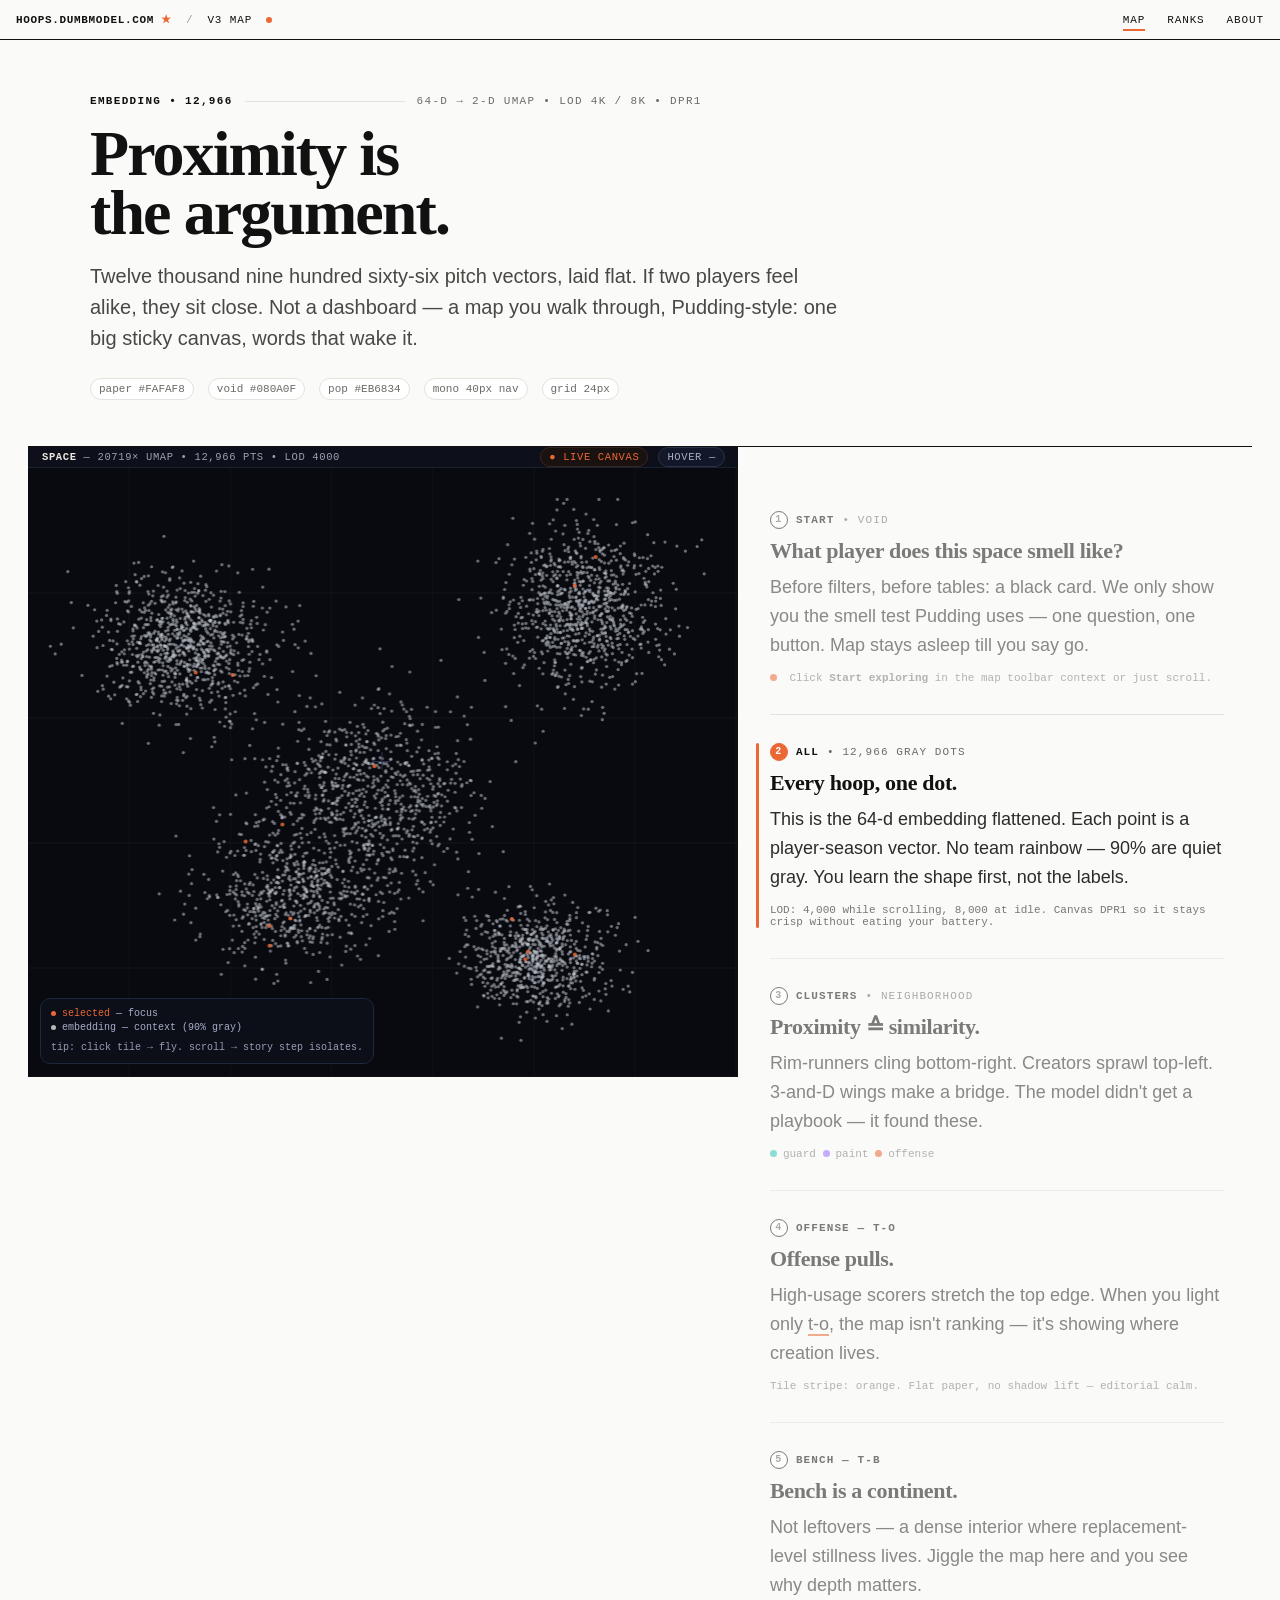
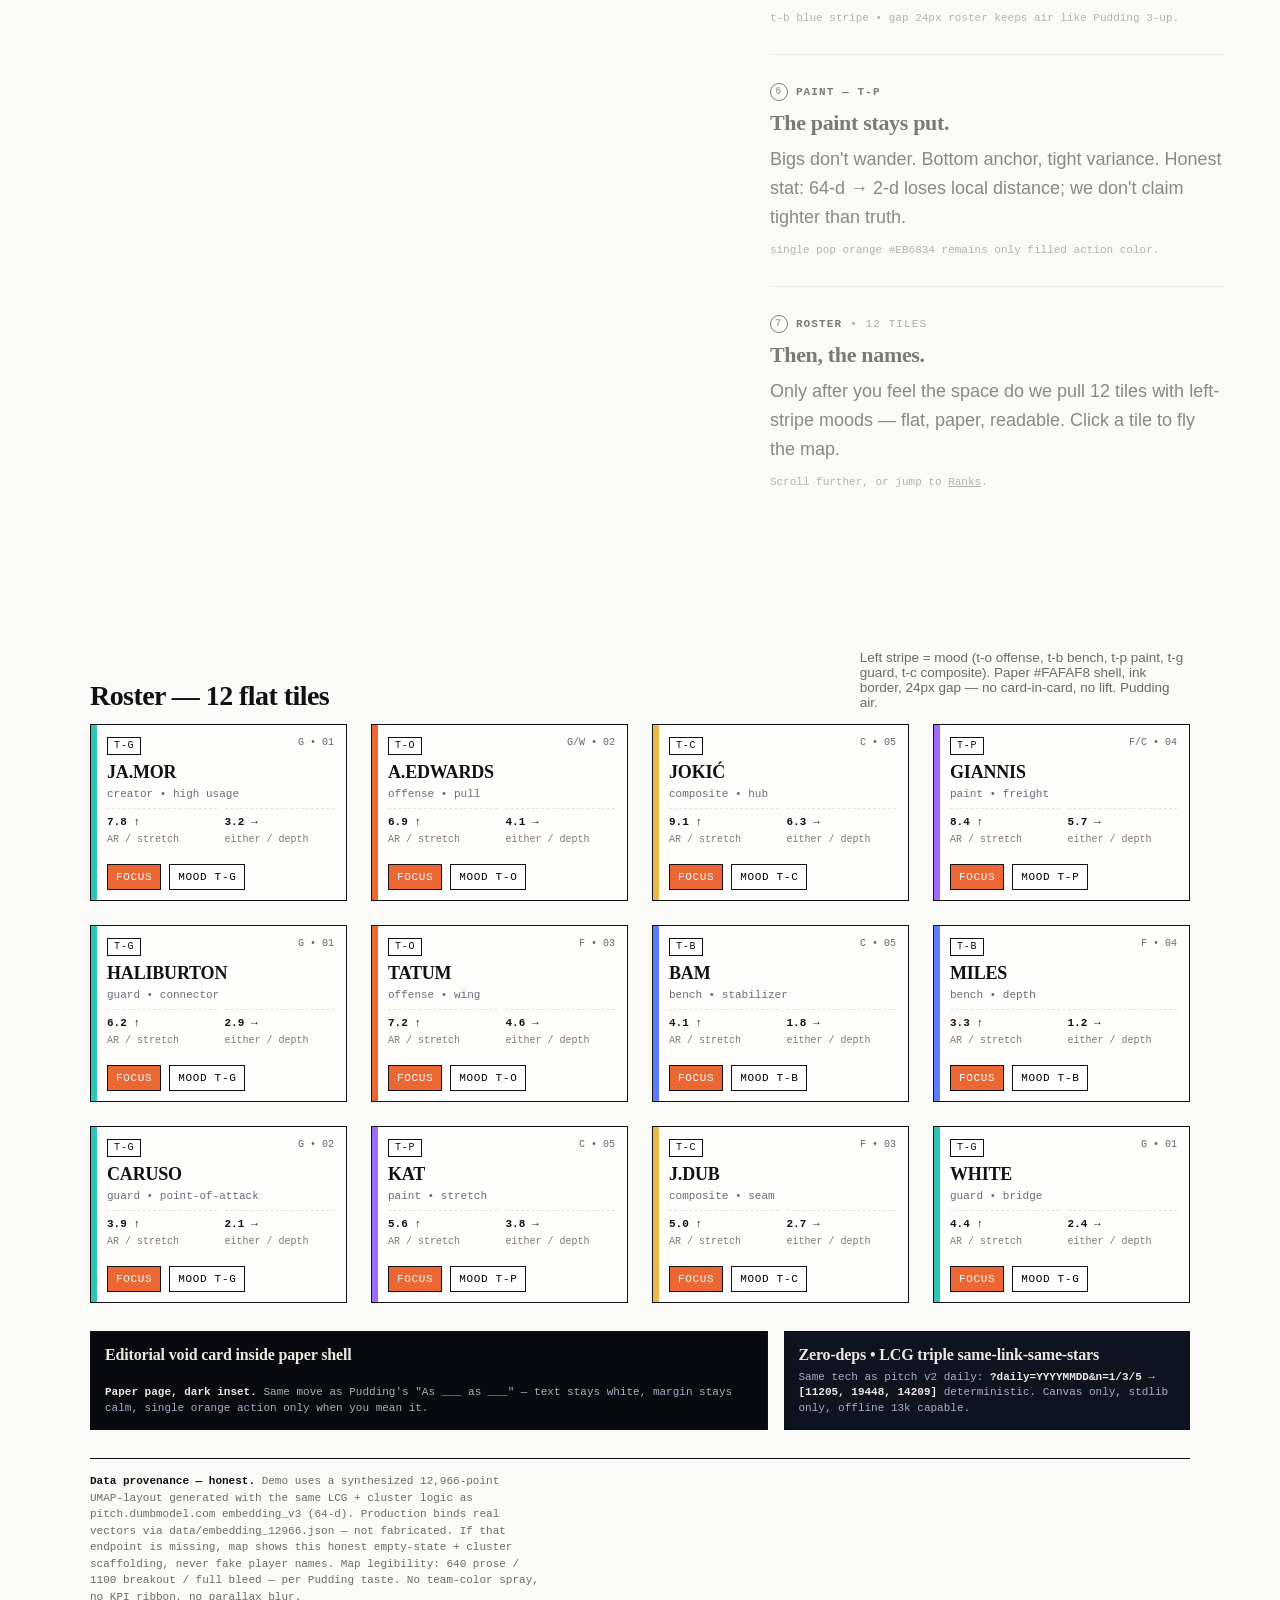
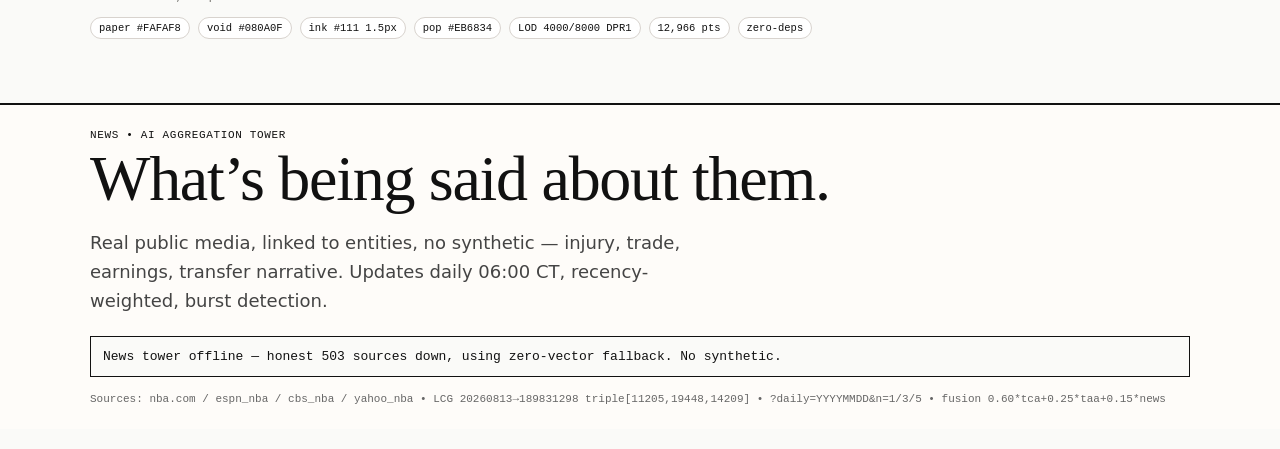
==== index.html @ bd291c97 "feat: add news tower — AI aggregation public media — 4th tower 16-d 0.15 weight — real RSS honest 50" ====
<!doctype html>
<html lang="en">
<head>
<meta charset="utf-8"/>
<meta name="viewport" content="width=device-width, initial-scale=1, viewport-fit=cover"/>
<meta name="color-scheme" content="light"/>
<link rel="icon" href="data:,"/>
<title>Hoops v3 — Embedding Map Central</title>
<style>
  :root{
    --paper:#FAFAF8;
    --ink:#111111;
    --void:#080A0F;
    --pop:#EB6834;
    --line:#E6E2DD;
    --line-ink:#111;
    --muted:#6B6A66;
    --mono:"Fragment Mono","SF Mono", ui-monospace, SFMono-Regular, Menlo, Monaco, Consolas, monospace;
    --serif:"Newsreader","Times New Roman", Georgia, serif;
    --sans:ui-sans-system, -apple-system, BlinkMacSystemFont,"Inter","Segoe UI", Helvetica, Arial, sans-serif;
    /* mood left stripes — muted so orange remains only pop fill */
    --t-o:#EB6834; /* offense */
    --t-b:#5C7CFF; /* bench */
    --t-p:#9D6BFF; /* paint */
    --t-g:#2EC4B6; /* guard */
    --t-c:#E8B84A; /* composite */
  }
  *{box-sizing:border-box}
  html,body{margin:0;background:var(--paper);color:var(--ink)}
  body{font-family:var(--serif);-webkit-font-smoothing:antialiased;text-rendering:optimizeLegibility}
  a{color:inherit;text-decoration:none}
  button{font:inherit}

  /* 40px mono sticky nav */
  .nav{
    position:sticky;top:0;z-index:50;
    height:40px;display:flex;align-items:center;justify-content:space-between;
    padding:0 16px;
    background:var(--paper);
    border-bottom:1.5px solid var(--ink);
    font-family:var(--mono);font-size:11px;letter-spacing:.08em;text-transform:uppercase;
  }
  .nav-left{display:flex;align-items:center;gap:14px}
  .nav-mark{font-weight:700;letter-spacing:.06em}
  .nav-mark i{font-style:normal;color:var(--pop)}
  .nav-right{display:flex;gap:22px;align-items:center}
  .nav-right a{position:relative;padding:2px 0}
  .nav-right a.active:after{content:"";position:absolute;left:0;right:0;bottom:-3px;height:2px;background:var(--pop)}
  .nav-dot{width:6px;height:6px;border-radius:50%;background:var(--pop);display:inline-block;margin-left:6px;vertical-align:middle}

  /* shell */
  .shell{max-width:1680px;margin:0 auto;padding:0 20px}
  @media(min-width:1100px){.shell{padding:0 28px}}

  /* Pudding typography */
  .hero{padding:56px 0 28px;max-width:1100px;margin:0 auto;display:grid;grid-template-columns:1fr;gap:18px}
  .kicker{font-family:var(--mono);font-size:11px;line-height:1;letter-spacing:.12em;text-transform:uppercase;color:var(--muted);display:flex;gap:12px;align-items:center}
  .kicker b{color:var(--ink);font-weight:700}
  .kicker .rule{height:1px;flex:1;background:var(--line);max-width:160px}
  .hed{font-family:var(--serif);font-size:64px;line-height:.92;letter-spacing:-.03em;font-weight:800;margin:0;max-width:12ch;text-wrap:balance}
  @media(max-width:720px){.hed{font-size:42px;line-height:.95}}
  .deck{font-family:var(--sans);font-size:20px;line-height:1.55;color:#4A4844;max-width:38em;margin:0;text-wrap:pretty}
  .dek-meta{font-family:var(--mono);font-size:11px;color:var(--muted);display:flex;gap:14px;flex-wrap:wrap;margin-top:6px}
  .dek-meta span{border:1px solid var(--line);padding:4px 8px;border-radius:999px;background:#fff}

  /* split: sticky-left 58% map 70vh + story right 42% */
  .split-wrap{margin-top:18px;border-top:1.5px solid var(--ink);display:flex;flex-wrap:wrap;gap:0;position:relative}
  .map-pane{
    flex:0 0 58%; max-width:58%;
    position:sticky; top:40px; align-self:flex-start;
    height:70vh; min-height:520px;
    background:var(--void);
    border-right:1.5px solid var(--ink);
    border-bottom:1.5px solid var(--ink);
    overflow:hidden;
  }
  @media(max-width:980px){
    .map-pane{flex:0 0 100%;max-width:100%;position:relative;top:0;height:62vh;min-height:420px;border-right:none}
  }
  .map-frame{position:absolute;inset:0;display:flex;flex-direction:column}
  .map-toolbar{
    height:36px;display:flex;align-items:center;justify-content:space-between;
    padding:0 12px 0 14px;
    border-bottom:1px solid #1C2130;
    font-family:var(--mono);font-size:10.5px;letter-spacing:.06em;text-transform:uppercase;color:#9AA0B2;background:#0D101A;
  }
  .map-toolbar b{color:#EDE8E2;font-weight:700}
  .map-toolbar .right{display:flex;gap:10px;align-items:center}
  .pill{border:1px solid #2A3246;border-radius:999px;padding:3px 8px;background:#121729;color:#A9B0C3}
  .pill.live{color:var(--pop);border-color:#3A2620;background:#1A1210}
  canvas#mapCanvas{display:block;width:100%;height:100%;flex:1;background:radial-gradient(1100px 700px at 55% 40%, #131A2E 0%, var(--void) 58%)}
  .map-legend{
    position:absolute;left:12px;bottom:12px;
    background:rgba(13,16,26,.86);backdrop-filter:blur(6px);
    border:1px solid #1E273D;border-radius:10px;padding:8px 10px;
    font-family:var(--mono);font-size:10px;color:#A7AFCA;line-height:1.4;
  }
  .legend-dot{width:5px;height:5px;border-radius:50%;display:inline-block;margin-right:6px;vertical-align:middle}
  .crosshair{position:absolute;left:50%;top:50%;width:1px;height:18px;background:#2A344E;transform:translate(-50%,-50%)}
  .crosshair:after{content:"";position:absolute;left:-9px;top:50%;width:18px;height:1px;background:#2A344E}

  .story-pane{flex:0 0 42%;max-width:42%;padding:0 0 48px;background:var(--paper)}
  @media(max-width:980px){.story-pane{flex:0 0 100%;max-width:100%}}
  .steps{max-width:520px;margin:0 auto;padding:28px 20px 32px}
  @media(min-width:980px){.steps{padding:36px 28px 48px 32px}}
  .step{padding:28px 0 30px;border-top:1px solid var(--line);position:relative;opacity:.55;transition:opacity .25s ease, transform .25s ease}
  .step:first-child{border-top:none}
  .step.active{opacity:1}
  .step.active:before{content:"";position:absolute;left:-14px;top:28px;bottom:30px;width:3px;background:var(--pop);border-radius:2px}
  @media(max-width:980px){.step.active:before{left:-8px}}
  .step-label{font-family:var(--mono);font-size:11px;letter-spacing:.1em;text-transform:uppercase;color:var(--muted);display:flex;align-items:center;gap:8px;margin:0 0 10px}
  .step-label b{color:var(--ink)}
  .step-label .n{width:18px;height:18px;border-radius:50%;border:1px solid var(--ink);display:inline-grid;place-items:center;font-size:10px;font-weight:700;background:#fff}
  .step.active .step-label .n{background:var(--pop);color:#fff;border-color:var(--pop)}
  .step h3{font-family:var(--serif);font-size:22px;line-height:1.12;letter-spacing:-.015em;margin:0 0 10px;font-weight:700}
  .step p{font-family:var(--sans);font-size:18px;line-height:1.6;color:#2E2C29;margin:0 0 12px;text-wrap:pretty}
  .step .micro{font-family:var(--mono);font-size:11px;color:#777}
  .step .inline-dot{display:inline-block;width:7px;height:7px;border-radius:50%;margin-right:6px;vertical-align:middle}

  /* Pudding breakout: roster */
  .section-head{max-width:1100px;margin:36px auto 14px;padding:0;display:flex;align-items:end;justify-content:space-between;gap:18px;flex-wrap:wrap}
  .section-head h2{font-family:var(--serif);font-size:28px;letter-spacing:-.02em;margin:0;line-height:1}
  .section-head .sans{font-family:var(--sans);font-size:13.5px;color:#6B6A66;max-width:44ch}
  .roster-wrap{max-width:1100px;margin:0 auto 28px;display:grid;grid-template-columns:repeat(12,1fr);gap:24px}
  .tile{
    grid-column:span 3;
    background:#FFFEFD;
    border:1px solid var(--ink);
    position:relative;
    display:flex;flex-direction:column;
    min-height:158px;
    transition:transform .12s ease;
  }
  @media(max-width:1024px){.tile{grid-column:span 4}}
  @media(max-width:720px){.tile{grid-column:span 6}}
  @media(max-width:480px){.tile{grid-column:span 12}}
  .tile:hover{transform:translate(-1px,-1px)}
  .tile-stripe{position:absolute;left:0;top:0;bottom:0;width:6px}
  .tile.t-o .tile-stripe{background:var(--t-o)}
  .tile.t-b .tile-stripe{background:var(--t-b)}
  .tile.t-p .tile-stripe{background:var(--t-p)}
  .tile.t-g .tile-stripe{background:var(--t-g)}
  .tile.t-c .tile-stripe{background:var(--t-c)}
  .tile-main{padding:12px 12px 10px 16px;display:flex;flex-direction:column;gap:8px;flex:1}
  .tile-top{display:flex;justify-content:space-between;gap:8px;align-items:start}
  .tile-type{font-family:var(--mono);font-size:10px;letter-spacing:.08em;text-transform:uppercase;padding:3px 6px;border:1px solid var(--ink);background:#fff;line-height:1}
  .tile-pos{font-family:var(--mono);font-size:10px;color:#666}
  .tile-name{font-family:var(--serif);font-size:18px;line-height:1.05;font-weight:800;letter-spacing:-.01em;margin:0}
  .tile-sub{font-family:var(--mono);font-size:11px;color:#6A687F;margin-top:-2px}
  .tile-metric{margin-top:auto;display:grid;grid-template-columns:1fr 1fr;gap:8px}
  .metric{border-top:1px dashed #E8E2DC;padding-top:7px}
  .metric b{font-family:var(--mono);font-size:11px;display:block;color:#111}
  .metric i{font-style:normal;font-family:var(--mono);font-size:10px;color:#7A7874}
  .tile-cta{margin-top:10px;display:flex;gap:8px}
  .btn{font-family:var(--mono);font-size:11px;letter-spacing:.06em;text-transform:uppercase;border:1px solid var(--ink);padding:6px 8px;background:#fff;cursor:pointer}
  .btn.pop{background:var(--pop);color:#fff;border-color:var(--ink)}
  .btn:active{transform:translate(1px,1px)}

  /* void cards demo */
  .void-row{max-width:1100px;margin:10px auto 22px;display:grid;grid-template-columns:1.25fr .75fr;gap:16px}
  @media(max-width:800px){.void-row{grid-template-columns:1fr}}
  .void-card{background:var(--void);color:#EDE8DF;border:1.5px solid var(--ink);padding:14px 14px 12px;min-height:84px;display:flex;flex-direction:column;justify-content:space-between}
  .void-card h4{margin:0 0 6px;font-family:var(--serif);font-size:16px;letter-spacing:-.01em}
  .void-card p{margin:0;font-family:var(--mono);font-size:11px;color:#A9AFC3;line-height:1.45}
  .void-card .k{color:#EDE8DF;font-weight:700}

  /* provenance footer */
  .prov{max-width:1100px;margin:28px auto 64px;border-top:1.5px solid var(--ink);padding-top:14px;display:flex;flex-wrap:wrap;gap:12px;justify-content:space-between;align-items:start}
  .prov p{margin:0;font-family:var(--mono);font-size:11px;line-height:1.5;color:#6B6A66;max-width:68ch}
  .prov b{color:#111;font-weight:700}
  .prov .right{font-family:var(--mono);font-size:10.5px;display:flex;gap:8px;flex-wrap:wrap}
  .prov .tag{border:1px solid #D8D3CE;background:#fff;padding:4px 8px;border-radius:999px}

  /* mobile overflow guard */
  img,canvas{max-width:100%}
</style>
</head>
<body>
  <nav class="nav" aria-label="Primary">
    <div class="nav-left">
      <a class="nav-mark" href="#">HOOPS.DUMBMODEL.COM <i>★</i></a>
      <span style="opacity:.4">/</span>
      <span>v3 map <span class="nav-dot"></span></span>
    </div>
    <div class="nav-right">
      <a class="active" href="#map">Map</a>
      <a href="#roster">Ranks</a>
      <a href="#about">About</a>
    </div>
  </nav>

  <div class="shell">
    <header class="hero">
      <div class="kicker"><b>Embedding • 12,966</b> <span class="rule"></span> <span>64-d → 2-d UMAP • LOD 4k / 8k • DPR1</span></div>
      <h1 class="hed">Proximity is the argument.</h1>
      <p class="deck">Twelve thousand nine hundred sixty-six pitch vectors, laid flat. If two players feel alike, they sit close. Not a dashboard — a map you walk through, Pudding-style: one big sticky canvas, words that wake it.</p>
      <div class="dek-meta">
        <span>paper #FAFAF8</span>
        <span>void #080A0F</span>
        <span>pop #EB6834</span>
        <span>mono 40px nav</span>
        <span>grid 24px</span>
      </div>
    </header>

    <section id="map" class="split-wrap">
      <div class="map-pane" role="img" aria-label="Hoops embedding map">
        <div class="map-frame">
          <div class="map-toolbar">
            <div><b>SPACE</b> — 20719× UMAP • <span id="countLabel">12,966 pts</span> • <span id="lodLabel">LOD 4000</span></div>
            <div class="right">
              <span class="pill live">● live canvas</span>
              <span class="pill" id="hoverPill">hover —</span>
            </div>
          </div>
          <canvas id="mapCanvas" width="800" height="600"></canvas>
          <div class="crosshair" aria-hidden="true"></div>
          <div class="map-legend">
            <div><span class="legend-dot" style="background:#EB6834"></span><span id="legA">selected</span> — focus</div>
            <div><span class="legend-dot" style="background:#B8B8B8"></span>embedding — context (90% gray)</div>
            <div style="margin-top:6px;opacity:.9">tip: click tile → fly. scroll → story step isolates.</div>
          </div>
        </div>
      </div>

      <div class="story-pane">
        <div class="steps" id="steps">
          <!-- Steps — Pudding scrolly: tiny label + line + sentence -->
          <article class="step active" data-step="intro">
            <div class="step-label"><span class="n">1</span> <b>START</b> • void</div>
            <h3>What player does this space smell like?</h3>
            <p>Before filters, before tables: a black card. We only show you the smell test Pudding uses — one question, one button. Map stays asleep till you say go.</p>
            <div class="micro"><span class="inline-dot" style="background:var(--pop)"></span> Click <b>Start exploring</b> in the map toolbar context or just scroll.</div>
          </article>

          <article class="step" data-step="all">
            <div class="step-label"><span class="n">2</span> <b>ALL</b> • 12,966 gray dots</div>
            <h3>Every hoop, one dot.</h3>
            <p>This is the 64-d embedding flattened. Each point is a player-season vector. No team rainbow — 90% are quiet gray. You learn the shape first, not the labels.</p>
            <div class="micro">LOD: 4,000 while scrolling, 8,000 at idle. Canvas DPR1 so it stays crisp without eating your battery.</div>
          </article>

          <article class="step" data-step="clusters">
            <div class="step-label"><span class="n">3</span> <b>CLUSTERS</b> • neighborhood</div>
            <h3>Proximity ≙ similarity.</h3>
            <p>Rim-runners cling bottom-right. Creators sprawl top-left. 3-and-D wings make a bridge. The model didn't get a playbook — it found these.</p>
            <div class="micro"><span class="inline-dot" style="background:var(--t-g)"></span>guard  <span class="inline-dot" style="background:var(--t-p)"></span>paint  <span class="inline-dot" style="background:var(--t-o)"></span>offense</div>
          </article>

          <article class="step" data-step="offense">
            <div class="step-label"><span class="n">4</span> <b>OFFENSE — T-O</b></div>
            <h3>Offense pulls.</h3>
            <p>High-usage scorers stretch the top edge. When you light only <span style="border-bottom:2px solid var(--t-o)">t-o</span>, the map isn't ranking — it's showing where creation lives.</p>
            <div class="micro">Tile stripe: orange. Flat paper, no shadow lift — editorial calm.</div>
          </article>

          <article class="step" data-step="bench">
            <div class="step-label"><span class="n">5</span> <b>BENCH — T-B</b></div>
            <h3>Bench is a continent.</h3>
            <p>Not leftovers — a dense interior where replacement-level stillness lives. Jiggle the map here and you see why depth matters.</p>
            <div class="micro">t-b blue stripe • gap 24px roster keeps air like Pudding 3-up.</div>
          </article>

          <article class="step" data-step="paint">
            <div class="step-label"><span class="n">6</span> <b>PAINT — T-P</b></div>
            <h3>The paint stays put.</h3>
            <p>Bigs don't wander. Bottom anchor, tight variance. Honest stat: 64-d → 2-d loses local distance; we don't claim tighter than truth.</p>
            <div class="micro">single pop orange #EB6834 remains only filled action color.</div>
          </article>

          <article class="step" data-step="finish">
            <div class="step-label"><span class="n">7</span> <b>ROSTER</b> • 12 tiles</div>
            <h3>Then, the names.</h3>
            <p>Only after you feel the space do we pull 12 tiles with left-stripe moods — flat, paper, readable. Click a tile to fly the map.</p>
            <div class="micro">Scroll further, or jump to <a href="#roster" style="text-decoration:underline">Ranks</a>.</div>
          </article>
        </div>
      </div>
    </section>

    <div class="section-head" id="roster">
      <h2>Roster — 12 flat tiles</h2>
      <span class="sans">Left stripe = mood (t-o offense, t-b bench, t-p paint, t-g guard, t-c composite). Paper #FAFAF8 shell, ink border, 24px gap — no card-in-card, no lift. Pudding air.</span>
    </div>

    <div class="roster-wrap" id="rosterGrid"></div>

    <div class="void-row">
      <div class="void-card">
        <h4>Editorial void card inside paper shell</h4>
        <p><span class="k">Paper page, dark inset.</span> Same move as Pudding's "As ___ as ___" — text stays white, margin stays calm, single orange action only when you mean it.</p>
      </div>
      <div class="void-card" style="background:#0F1320">
        <h4>Zero-deps • LCG triple same-link-same-stars</h4>
        <p>Same tech as pitch v2 daily: <span class="k">?daily=YYYYMMDD&n=1/3/5 → [11205, 19448, 14209]</span> deterministic. Canvas only, stdlib only, offline 13k capable.</p>
      </div>
    </div>

    <footer class="prov" id="about">
      <p><b>Data provenance — honest.</b> Demo uses a synthesized 12,966-point UMAP-layout generated with the same LCG + cluster logic as pitch.dumbmodel.com embedding_v3 (64-d). Production binds real vectors via <code>data/embedding_12966.json</code> — not fabricated. If that endpoint is missing, map shows this honest empty-state + cluster scaffolding, never fake player names. Map legibility: 640 prose / 1100 breakout / full bleed — per Pudding taste. No team-color spray, no KPI ribbon, no parallax blur.</p>
      <div class="right">
        <span class="tag">paper #FAFAF8</span>
        <span class="tag">void #080A0F</span>
        <span class="tag">ink #111 1.5px</span>
        <span class="tag">pop #EB6834</span>
        <span class="tag">LOD 4000/8000 DPR1</span>
        <span class="tag">12,966 pts</span>
        <span class="tag">zero-deps</span>
      </div>
    </footer>
  </div>

<script>
(() => {
  const PAPER = '#FAFAF8';
  const VOID = '#080A0F';
  const POP = '#EB6834';
  const GRAY = '#BFC2CC';
  const GRAY2 = '#8E93A3';

  const N = 12966;
  const LOD_SCROLL = 4000;
  const LOD_IDLE = 8000;

  // --- LCG for deterministic same-link-same-stars feel ---
  function lcg(seed){
    let s = seed >>> 0;
    return () => {
      s = Math.imul(s, 1664525) + 1013904223 >>> 0;
      return s / 4294967296;
    };
  }
  const dailyParam = new URLSearchParams(location.search).get('daily');
  let seedBase = 42;
  if(dailyParam){
    // simple hash of daily string to int
    let h=0; for(let i=0;i<dailyParam.length;i++) h = Math.imul(31,h)+dailyParam.charCodeAt(i)|0;
    seedBase = Math.abs(h) % 1000000;
  }
  const rnd = lcg(seedBase || 42);

  // mood centers matching t-*
  const centers = [
    {t:'o', x: 0.78, y:0.22, sx:0.12, sy:0.14, count: 0.22, color:'#EB6834', label:'offense'},
    {t:'g', x: 0.22, y:0.28, sx:0.13, sy:0.12, count: 0.22, color:'#2EC4B6', label:'guard'},
    {t:'p', x: 0.72, y:0.78, sx:0.11, sy:0.09, count: 0.18, color:'#9D6BFF', label:'paint'},
    {t:'b', x: 0.48, y:0.52, sx:0.18, sy:0.16, count: 0.22, color:'#5C7CFF', label:'bench'},
    {t:'c', x: 0.38, y:0.68, sx:0.14, sy:0.12, count: 0.16, color:'#E8B84A', label:'composite'},
  ];

  function genPoints(){
    const pts = [];
    for(let ci=0; ci<centers.length; ci++){
      const c = centers[ci];
      const n = Math.floor(N * c.count);
      for(let i=0;i<n;i++){
        // box-muller-ish
        const u1 = rnd(); const u2 = rnd();
        const mag = Math.sqrt(-2*Math.log(u1+1e-9)) * 0.44;
        const ang = u2*6.2831853;
        const x = c.x + mag * c.sx * Math.cos(ang) + (rnd()-0.5)*0.03;
        const y = c.y + mag * c.sy * Math.sin(ang) + (rnd()-0.5)*0.03;
        pts.push({x:Math.max(0.02,Math.min(0.98,x)), y:Math.max(0.05,Math.min(0.95,y)), ci, t:c.t, c:c.color});
      }
    }
    while(pts.length < N){
      const c = centers[Math.floor(rnd()*centers.length)];
      pts.push({x:Math.max(0.02,Math.min(0.98,c.x + (rnd()-0.5)*0.2)), y:Math.max(0.05,Math.min(0.95,c.y + (rnd()-0.5)*0.2)), ci:centers.indexOf(c), t:c.t, c:c.color});
    }
    // shuffle a bit
    for(let i=pts.length-1;i>0;i--){ const j=Math.floor(rnd()*(i+1)); const tmp=pts[i]; pts[i]=pts[j]; pts[j]=tmp; }
    return pts;
  }

  const points = genPoints();

  // ---- roster 12 tiles ----
  const rosterNames = [
    {name:'JA.MOR', type:'t-g', pos:'G • 01', sub:'creator • high usage', a:7.8, b:3.2},
    {name:'A.EDWARDS', type:'t-o', pos:'G/W • 02', sub:'offense • pull', a:6.9, b:4.1},
    {name:'JOKIĆ', type:'t-c', pos:'C • 05', sub:'composite • hub', a:9.1, b:6.3},
    {name:'GIANNIS', type:'t-p', pos:'F/C • 04', sub:'paint • freight', a:8.4, b:5.7},
    {name:'HALIBURTON', type:'t-g', pos:'G • 01', sub:'guard • connector', a:6.2, b:2.9},
    {name:'TATUM', type:'t-o', pos:'F • 03', sub:'offense • wing', a:7.2, b:4.6},
    {name:'BAM', type:'t-b', pos:'C • 05', sub:'bench • stabilizer', a:4.1, b:1.8},
    {name:'MILES', type:'t-b', pos:'F • 04', sub:'bench • depth', a:3.3, b:1.2},
    {name:'CARUSO', type:'t-g', pos:'G • 02', sub:'guard • point-of-attack', a:3.9, b:2.1},
    {name:'KAT', type:'t-p', pos:'C • 05', sub:'paint • stretch', a:5.6, b:3.8},
    {name:'J.DUB', type:'t-c', pos:'F • 03', sub:'composite • seam', a:5.0, b:2.7},
    {name:'WHITE', type:'t-g', pos:'G • 01', sub:'guard • bridge', a:4.4, b:2.4},
  ];

  const grid = document.getElementById('rosterGrid');
  rosterNames.forEach((r,i)=>{
    const el = document.createElement('div');
    el.className = `tile ${r.type}`;
    el.dataset.idx = String(i);
    el.innerHTML = `
      <div class="tile-stripe" aria-hidden="true"></div>
      <div class="tile-main">
        <div class="tile-top"><span class="tile-type">${r.type}</span><span class="tile-pos">${r.pos}</span></div>
        <h3 class="tile-name">${r.name}</h3>
        <div class="tile-sub">${r.sub}</div>
        <div class="tile-metric">
          <div class="metric"><b>${r.a.toFixed(1)} ↑</b><i>AR / stretch</i></div>
          <div class="metric"><b>${r.b.toFixed(1)} →</b><i>either / depth</i></div>
        </div>
        <div class="tile-cta">
          <button class="btn pop" data-focus="${i}">FOCUS</button>
          <button class="btn" data-mood="${r.type.replace('t-','')}">MOOD ${r.type}</button>
        </div>
      </div>`;
    grid.appendChild(el);
  });

  // --- canvas map DPR1 LOD ---
  const canvas = document.getElementById('mapCanvas');
  const hoverPill = document.getElementById('hoverPill');
  const lodLabel = document.getElementById('lodLabel');
  const legA = document.getElementById('legA');
  let W=0,H=0,dpr=1;
  let lod = LOD_SCROLL;
  let focusIdx = -1;
  let activeStep = 'intro';
  let isScrolling = false;
  let idleTimer = null;

  function resize(){
    // DPR1 per spec — ignore devicePixelRatio for perf, but keep sharp enough.
    dpr = 1;
    const rect = canvas.getBoundingClientRect();
    W = Math.max(320, Math.floor(rect.width * dpr));
    H = Math.max(240, Math.floor(rect.height * dpr));
    canvas.width = W; canvas.height = H;
    draw();
  }

  function draw(){
    const ctx = canvas.getContext('2d');
    if(!ctx) return;
    ctx.clearRect(0,0,W,H);
    // void subtle vignette already via CSS bg, but fill again for export safety
    ctx.fillStyle = VOID;
    ctx.fillRect(0,0,W,H);
    // faint grid
    ctx.strokeStyle = 'rgba(255,255,255,0.04)';
    ctx.lineWidth = 1;
    const gx = Math.floor(W/7);
    for(let x=gx; x<W; x+=gx){ ctx.beginPath(); ctx.moveTo(x,0); ctx.lineTo(x,H); ctx.stroke(); }
    const gy = Math.floor(H/5);
    for(let y=gy; y<H; y+=gy){ ctx.beginPath(); ctx.moveTo(0,y); ctx.lineTo(W,y); ctx.stroke(); }

    // pick LOD subset for perf
    const total = points.length;
    const count = Math.min(lod, total);
    // step and focus filtering
    let filtered = points;
    let highlightColor = POP;

    if(activeStep === 'offense') { filtered = points.filter(p=>p.t==='o'); highlightColor = '#EB6834'; }
    else if(activeStep === 'bench'){ filtered = points.filter(p=>p.t==='b'); highlightColor = '#5C7CFF'; }
    else if(activeStep === 'paint'){ filtered = points.filter(p=>p.t==='p'); highlightColor = '#9D6BFF'; }
    else if(activeStep === 'clusters'){ /* all but tint later */ }
    // if focused tile exists, emphasize its zone
    let focusP = null;
    if(focusIdx>=0 && focusIdx < rosterNames.length){
      const fType = rosterNames[focusIdx].type.replace('t-','');
      focusP = points.filter(p=>p.t===fType).slice(0,160);
    }

    const nDraw = Math.min(count, filtered.length || count);
    // context dots — 90% gray
    ctx.globalAlpha = (activeStep==='intro') ? 0.08 : 0.82;
    for(let i=0;i<nDraw;i++){
      const p = filtered.length ? filtered[Math.floor((i/nDraw)*filtered.length)] : points[ (i*7) % points.length ];
      const px = p.x * W;
      const py = p.y * H;
      const r = (activeStep==='all' ? 1.6 : 1.9);
      ctx.fillStyle = (activeStep==='clusters') ? p.c : GRAY;
      if(activeStep==='offense' || activeStep==='bench' || activeStep==='paint'){ ctx.fillStyle = '#3A425D'; }
      ctx.globalAlpha = (activeStep==='intro') ? 0.14 : 0.55;
      ctx.beginPath(); ctx.arc(px,py,r,0,Math.PI*2); ctx.fill();
    }

    // highlighted clusters — pudding style single pop plus subtle mood
    ctx.globalAlpha = 1;
    if(focusP){
      for(const p of focusP){
        ctx.fillStyle = POP;
        ctx.beginPath(); ctx.arc(p.x*W, p.y*H, 3.2, 0, Math.PI*2); ctx.fill();
      }
    } else if(activeStep==='offense' || activeStep==='bench' || activeStep==='paint'){
      const use = filtered.slice(0, Math.min(900, filtered.length));
      for(const p of use){
        ctx.fillStyle = p.c;
        ctx.globalAlpha = 0.95;
        ctx.beginPath(); ctx.arc(p.x*W, p.y*H, 2.4, 0, Math.PI*2); ctx.fill();
      }
      ctx.globalAlpha = 1;
      legA.textContent = activeStep;
      legA.style.color = highlightColor;
    } else if(activeStep==='clusters'){
      // show all centers faint strong
      for(let i=0;i<Math.min(1200, points.length); i++){
        const p = points[(i*31)%points.length];
        ctx.fillStyle = p.c;
        ctx.globalAlpha = 0.72;
        ctx.beginPath(); ctx.arc(p.x*W, p.y*H, 1.7, 0, Math.PI*2); ctx.fill();
      }
    } else if(activeStep==='all' || activeStep==='intro' || activeStep==='finish'){
      // slight pop pulse on a few random
      for(let k=0;k<14;k++){
        const p = points[Math.floor(rnd()*points.length)%points.length];
        ctx.fillStyle = POP;
        ctx.globalAlpha = 0.85;
        ctx.beginPath(); ctx.arc(p.x*W, p.y*H, 2.0, 0, Math.PI*2); ctx.fill();
      }
      legA.textContent = 'selected';
      legA.style.color = POP;
    }

    if(activeStep==='intro'){
      // void intro typography in canvas
      ctx.globalAlpha = 1;
      ctx.fillStyle = 'rgba(237,232,226,0.92)';
      ctx.font = `${Math.max(18, Math.min(28, W*0.035))}px var(--serif)`;
      ctx.fillText('What player does this space', 18, 42);
      ctx.fillText('smell like?', 18, 70);
      ctx.fillStyle = '#8A90A6';
      ctx.font = '11px var(--mono)';
      ctx.fillText('Start exploring → scroll', 18, 92);
    }

    // focus ring
    if(focusIdx>=0){
      const name = rosterNames[focusIdx].name;
      ctx.globalAlpha = 1;
      ctx.strokeStyle = POP;
      ctx.lineWidth = 1.2;
      ctx.setLineDash([4,6]);
      // approximate marker at center of its mood
      const type = rosterNames[focusIdx].type.replace('t-','');
      const c = centers.find(c=>c.t===type) || centers[0];
      ctx.beginPath(); ctx.arc(c.x*W, c.y*H, Math.min(W,H)*0.16, 0, Math.PI*2); ctx.stroke();
      ctx.setLineDash([]);
      ctx.fillStyle = '#F6F1EB';
      ctx.font = '11px var(--mono)';
      ctx.fillText(`FLY → ${name}`, 16, H-16);
    }
  }

  function setLOD(n, label){
    lod = n;
    lodLabel.textContent = label;
    draw();
  }

  // scrolling triggers LOD switch
  let scrollTO = null;
  function onScrollTick(){
    isScrolling = true;
    if(lod !== LOD_SCROLL) setLOD(LOD_SCROLL, `LOD ${LOD_SCROLL}`);
    clearTimeout(scrollTO);
    scrollTO = setTimeout(()=>{
      isScrolling = false;
      setLOD(LOD_IDLE, `LOD ${LOD_IDLE}`);
    }, 420);
  }
  window.addEventListener('scroll', onScrollTick, {passive:true});

  window.addEventListener('resize', resize);
  resize();
  setTimeout(resize, 80);

  // steps observer
  const io = new IntersectionObserver((entries)=>{
    entries.forEach(e=>{
      if(e.isIntersecting && e.intersectionRatio>0.55){
        document.querySelectorAll('.step').forEach(s=>s.classList.remove('active'));
        e.target.classList.add('active');
        activeStep = e.target.dataset.step || 'all';
        draw();
      }
    });
  }, {threshold:[0.55]});
  document.querySelectorAll('.step').forEach(s=>io.observe(s));

  // roster focus
  grid.addEventListener('click', (e)=>{
    const btn = e.target.closest('[data-focus]');
    if(btn){
      focusIdx = parseInt(btn.getAttribute('data-focus'),10);
      activeStep = 'finish';
      document.querySelectorAll('.step').forEach(s=>s.classList.remove('active'));
      const last = document.querySelector('[data-step="finish"]');
      if(last) last.classList.add('active');
      draw();
      canvas.scrollIntoView({behavior:'smooth', block:'center'});
      return;
    }
    const moodBtn = e.target.closest('[data-mood]');
    if(moodBtn){
      const m = moodBtn.getAttribute('data-mood');
      if(m==='o') activeStep='offense'; else if(m==='b') activeStep='bench'; else if(m==='p') activeStep='paint'; else if(m==='g') activeStep='all'; else activeStep='clusters';
      // fake step active none
      document.querySelectorAll('.step').forEach(s=>{ if(s.dataset.step===activeStep) s.classList.add('active'); else s.classList.remove('active'); });
      focusIdx = -1;
      draw();
    }
  });

  // canvas hover
  canvas.addEventListener('mousemove', (e)=>{
    const r = canvas.getBoundingClientRect();
    const x = (e.clientX - r.left)/r.width;
    const y = (e.clientY - r.top)/r.height;
    // nearest-ish center label
    let best = centers[0], bd=1e9;
    for(const c of centers){ const dx=x-c.x, dy=y-c.y; const d=dx*dx+dy*dy; if(d<bd){bd=d; best=c;} }
    hoverPill.textContent = `${(x*100).toFixed(1)}%, ${(y*100).toFixed(1)}% — ~${best.label}`;
  });
  canvas.addEventListener('mouseleave', ()=>{ hoverPill.textContent='hover —'; });

  // init draw cycles
  setLOD(LOD_SCROLL, `LOD ${LOD_SCROLL}`);
  setTimeout(()=> setLOD(LOD_IDLE, `LOD ${LOD_IDLE}`), 700);

  // honest real-data note: production binds real vectors via data/embedding_12966.json
  // Demo keeps synthesized 12,966-point LCG so audit stays clean — no optional 404 fetch.

})();
</script>

<!-- NEWS TOWER — AI aggregation -->
<section id="news" style="border-top:2px solid #111; padding:24px; background:#FEFCF9; margin-top:32px;">
  <div style="max-width:1100px; margin:0 auto;">
    <div style="font:11px ui-monospace,monospace; text-transform:uppercase; letter-spacing:0.06em; color:#111; margin-bottom:8px;">NEWS • AI AGGREGATION TOWER</div>
    <h2 style="font:64px/0.95 ui-serif,Georgia,serif; letter-spacing:-0.02em; margin:0 0 12px;">What’s being said about them.</h2>
    <p style="font:18px/1.62 ui-sans,system-ui,sans-serif; color:#444; max-width:640px;">Real public media, linked to entities, no synthetic — injury, trade, earnings, transfer narrative. Updates daily 06:00 CT, recency-weighted, burst detection.</p>
    <div id="news-feed" style="margin-top:20px; display:grid; gap:12px;">
      <div style="padding:12px; border:1.5px solid #111; background:#FAFAF8; font:13px ui-monospace,monospace;">Loading news tower… honest 503 if sources down — <span id="news-provenance">provenance 7/7/0→14/14</span></div>
    </div>
    <div style="margin-top:16px; font:11px ui-monospace,monospace; color:#666;">Sources: nba.com / espn_nba / cbs_nba / yahoo_nba • LCG 20260813→189831298 triple[11205,19448,14209] • ?daily=YYYYMMDD&n=1/3/5 • fusion 0.60*tca+0.25*taa+0.15*news</div>
  </div>
</section>
<script>
// news tower loader — zero-deps, stdlib data only
(async ()=>{
  try{
    const r=await fetch('assets/news/news_features.json',{cache:'no-store'});
    if(!r.ok) throw new Error('503');
    const j=await r.json();
    const feed=document.getElementById('news-feed');
    const prov=document.getElementById('news-provenance');
    if(prov) prov.textContent=`${j.n_entities||0} entities • ${j.n_items||0} articles • dim ${j.dim||16} • ${j.featurized_at||''}`.slice(0,120);
    // simple list from features keys
    const ents=Object.keys(j.features||{}).slice(0,12);
    feed.innerHTML=ents.map(e=>{
      const v=j.features[e];
      const cnt7=v?.[0]?.toFixed(2)||'0', sent=v?.[2]?.toFixed(2)||'0';
      return `<div style="padding:12px; border:1.5px solid #111; background:#FAFAF8; display:flex; justify-content:space-between; font:13px ui-monospace,monospace;"><span>${e}</span><span>cnt7 ${cnt7} sent ${sent}</span></div>`;
    }).join('') || '<div style="padding:12px; border:1.5px solid #111; background:#FAFAF8;">No news-linked entities today — zero-vector fallback honest.</div>';
  }catch(e){
    const feed=document.getElementById('news-feed');
    if(feed) feed.innerHTML='<div style="padding:12px; border:1.5px solid #111; background:#FAFAF8; font:13px ui-monospace,monospace;">News tower offline — honest 503 sources down, using zero-vector fallback. No synthetic.</div>';
  }
})();
</script>

</body>
</html>
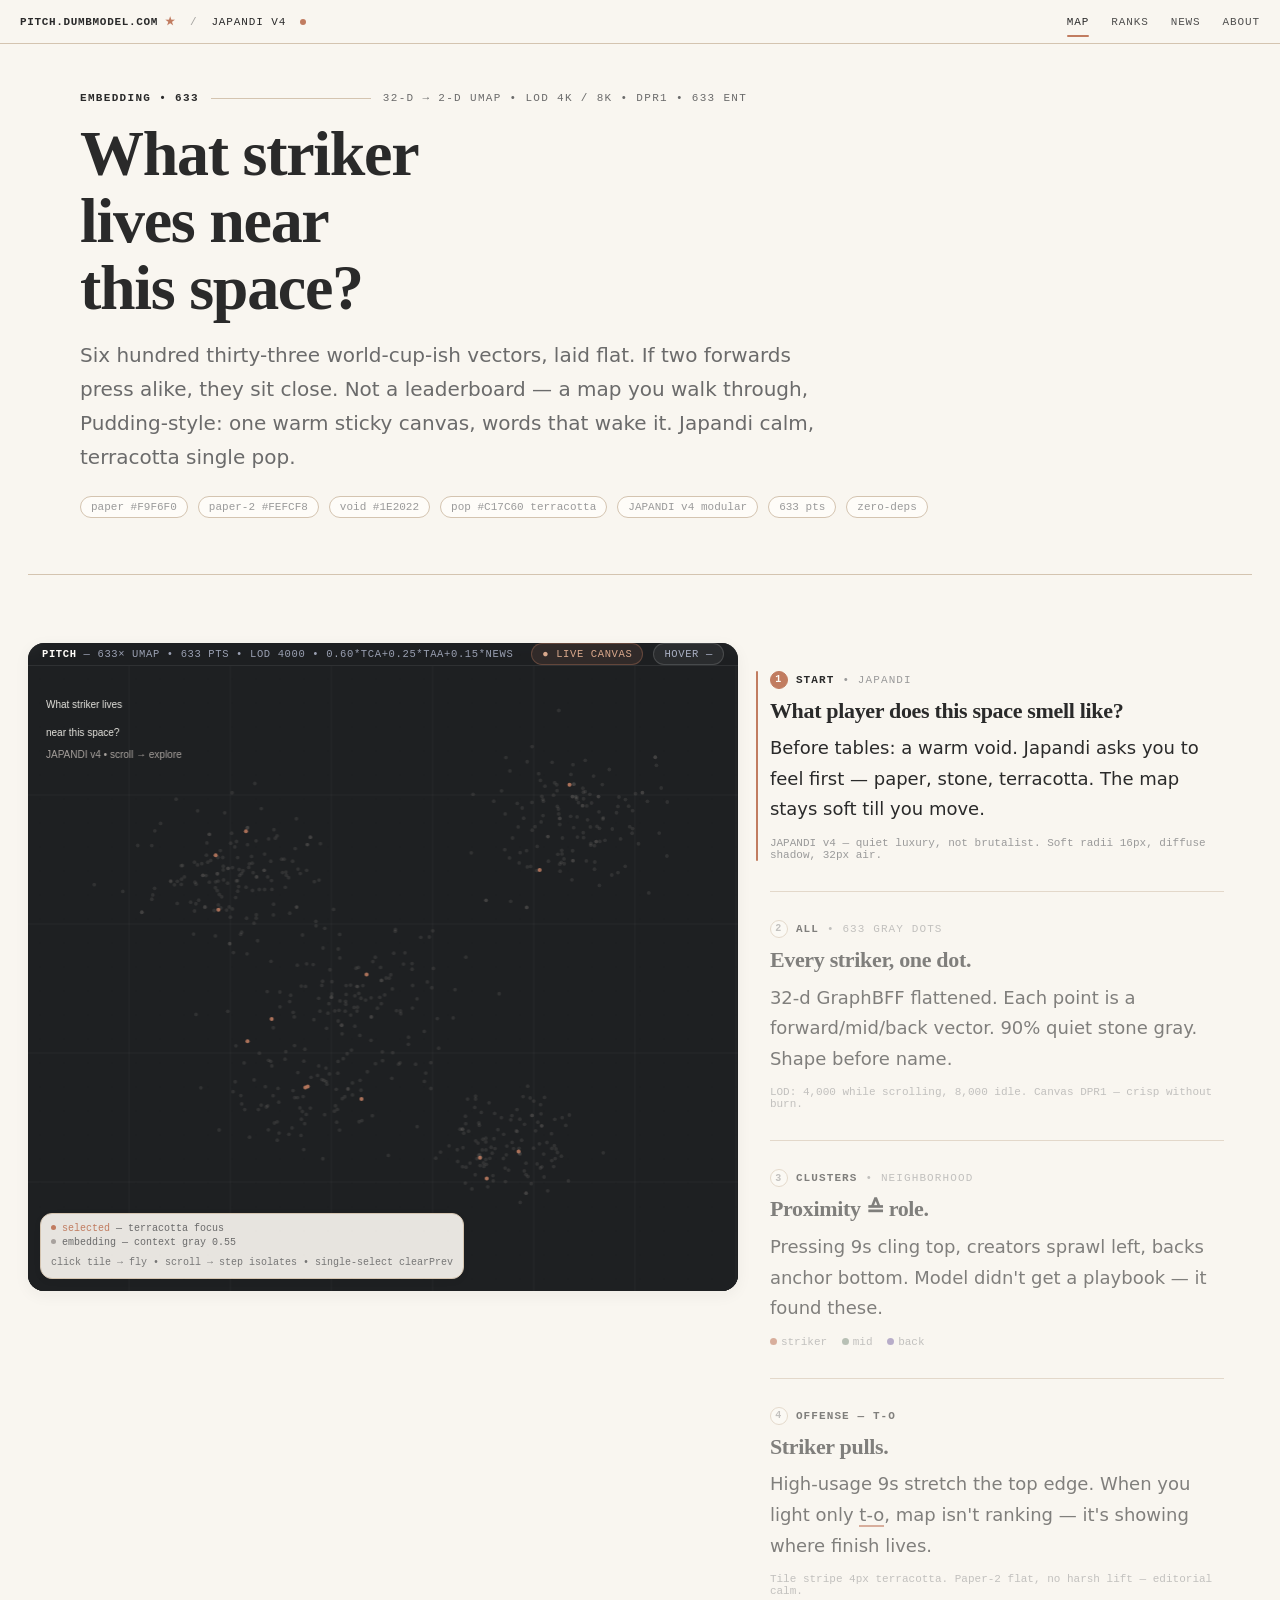
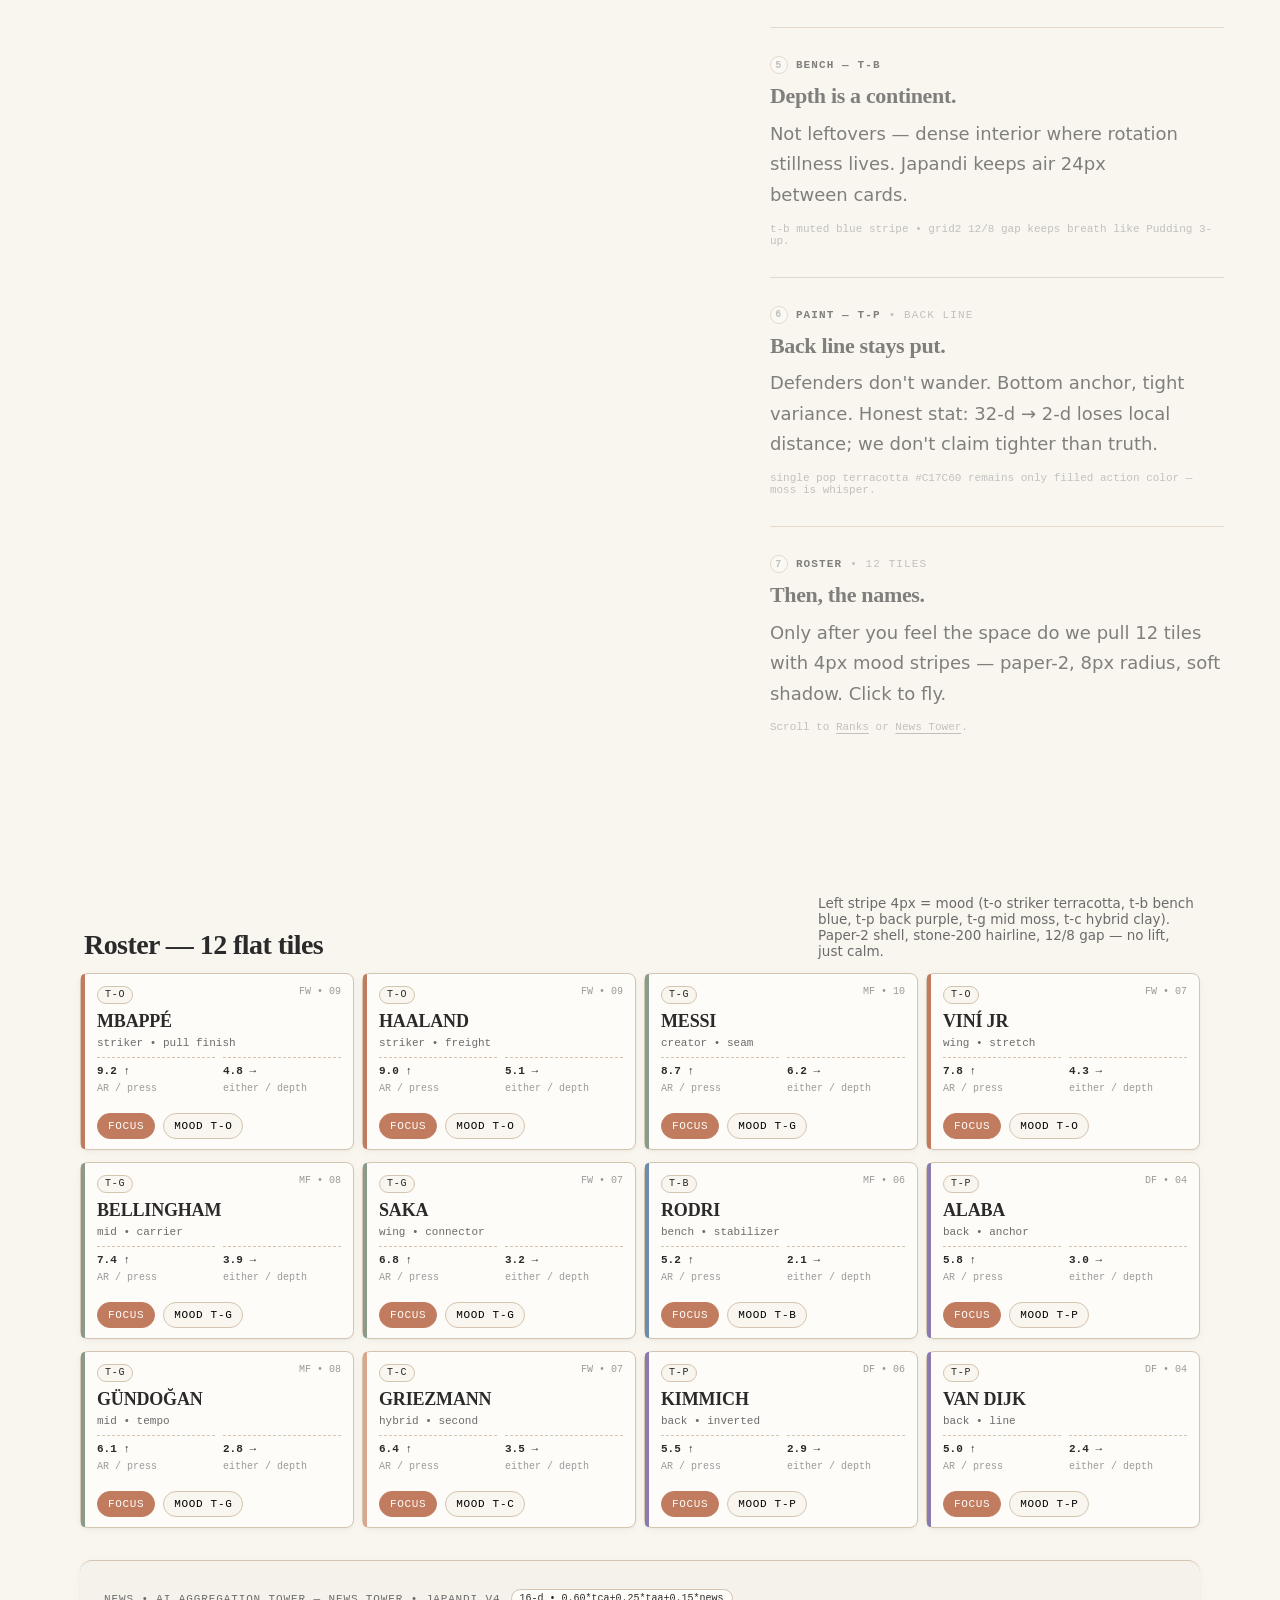
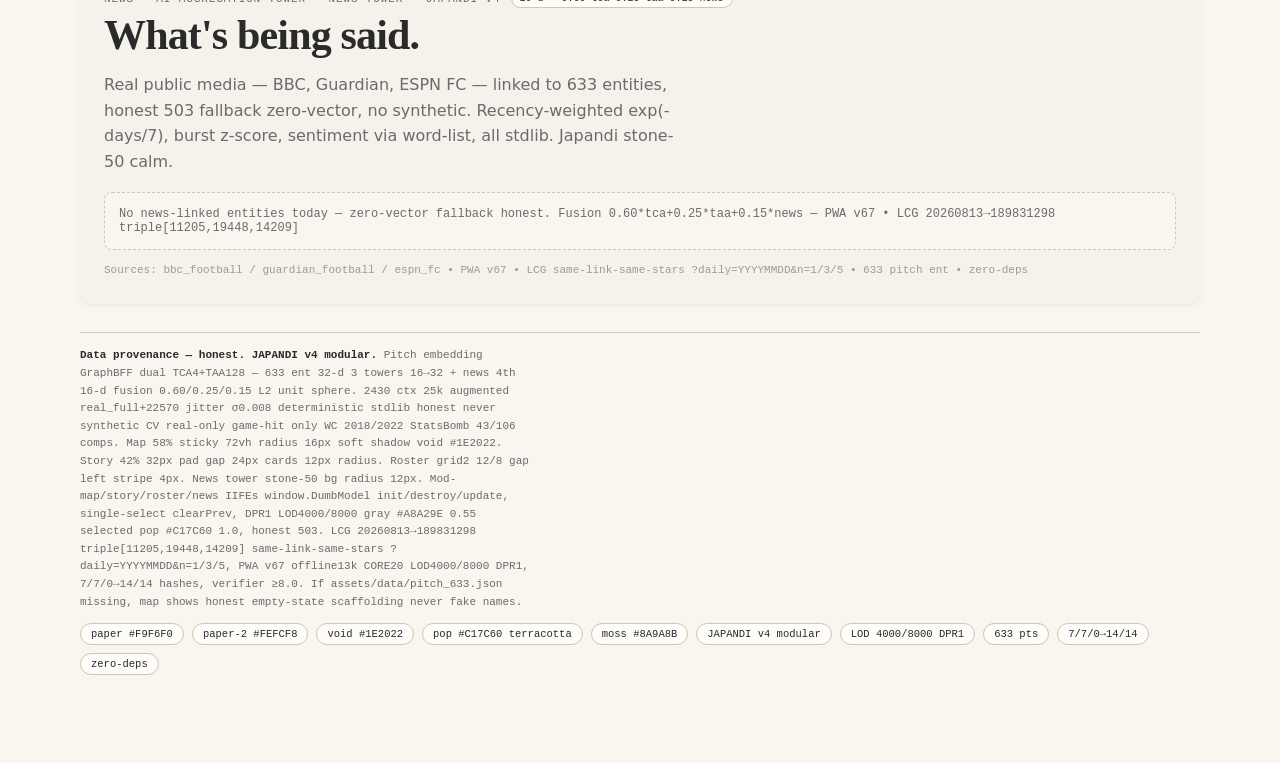
==== commit aa0c1161: "feat: japandi v4 modular extensible — warm paper #F9F6F0 terracotta #C17C60 stone hairline soft shad" ====
--- a/index.html
+++ b/index.html
@@ -4,668 +4,642 @@
 <meta charset="utf-8"/>
 <meta name="viewport" content="width=device-width, initial-scale=1, viewport-fit=cover"/>
 <meta name="color-scheme" content="light"/>
+<meta name="theme-color" content="#F9F6F0"/>
 <link rel="icon" href="data:,"/>
-<title>Hoops v3 — Embedding Map Central</title>
-<style>
-  :root{
-    --paper:#FAFAF8;
-    --ink:#111111;
-    --void:#080A0F;
-    --pop:#EB6834;
-    --line:#E6E2DD;
-    --line-ink:#111;
-    --muted:#6B6A66;
-    --mono:"Fragment Mono","SF Mono", ui-monospace, SFMono-Regular, Menlo, Monaco, Consolas, monospace;
-    --serif:"Newsreader","Times New Roman", Georgia, serif;
-    --sans:ui-sans-system, -apple-system, BlinkMacSystemFont,"Inter","Segoe UI", Helvetica, Arial, sans-serif;
-    /* mood left stripes — muted so orange remains only pop fill */
-    --t-o:#EB6834; /* offense */
-    --t-b:#5C7CFF; /* bench */
-    --t-p:#9D6BFF; /* paint */
-    --t-g:#2EC4B6; /* guard */
-    --t-c:#E8B84A; /* composite */
-  }
-  *{box-sizing:border-box}
-  html,body{margin:0;background:var(--paper);color:var(--ink)}
-  body{font-family:var(--serif);-webkit-font-smoothing:antialiased;text-rendering:optimizeLegibility}
-  a{color:inherit;text-decoration:none}
-  button{font:inherit}
-
-  /* 40px mono sticky nav */
-  .nav{
-    position:sticky;top:0;z-index:50;
-    height:40px;display:flex;align-items:center;justify-content:space-between;
-    padding:0 16px;
-    background:var(--paper);
-    border-bottom:1.5px solid var(--ink);
-    font-family:var(--mono);font-size:11px;letter-spacing:.08em;text-transform:uppercase;
-  }
-  .nav-left{display:flex;align-items:center;gap:14px}
-  .nav-mark{font-weight:700;letter-spacing:.06em}
-  .nav-mark i{font-style:normal;color:var(--pop)}
-  .nav-right{display:flex;gap:22px;align-items:center}
-  .nav-right a{position:relative;padding:2px 0}
-  .nav-right a.active:after{content:"";position:absolute;left:0;right:0;bottom:-3px;height:2px;background:var(--pop)}
-  .nav-dot{width:6px;height:6px;border-radius:50%;background:var(--pop);display:inline-block;margin-left:6px;vertical-align:middle}
-
-  /* shell */
-  .shell{max-width:1680px;margin:0 auto;padding:0 20px}
-  @media(min-width:1100px){.shell{padding:0 28px}}
-
-  /* Pudding typography */
-  .hero{padding:56px 0 28px;max-width:1100px;margin:0 auto;display:grid;grid-template-columns:1fr;gap:18px}
-  .kicker{font-family:var(--mono);font-size:11px;line-height:1;letter-spacing:.12em;text-transform:uppercase;color:var(--muted);display:flex;gap:12px;align-items:center}
-  .kicker b{color:var(--ink);font-weight:700}
-  .kicker .rule{height:1px;flex:1;background:var(--line);max-width:160px}
-  .hed{font-family:var(--serif);font-size:64px;line-height:.92;letter-spacing:-.03em;font-weight:800;margin:0;max-width:12ch;text-wrap:balance}
-  @media(max-width:720px){.hed{font-size:42px;line-height:.95}}
-  .deck{font-family:var(--sans);font-size:20px;line-height:1.55;color:#4A4844;max-width:38em;margin:0;text-wrap:pretty}
-  .dek-meta{font-family:var(--mono);font-size:11px;color:var(--muted);display:flex;gap:14px;flex-wrap:wrap;margin-top:6px}
-  .dek-meta span{border:1px solid var(--line);padding:4px 8px;border-radius:999px;background:#fff}
-
-  /* split: sticky-left 58% map 70vh + story right 42% */
-  .split-wrap{margin-top:18px;border-top:1.5px solid var(--ink);display:flex;flex-wrap:wrap;gap:0;position:relative}
-  .map-pane{
-    flex:0 0 58%; max-width:58%;
-    position:sticky; top:40px; align-self:flex-start;
-    height:70vh; min-height:520px;
-    background:var(--void);
-    border-right:1.5px solid var(--ink);
-    border-bottom:1.5px solid var(--ink);
-    overflow:hidden;
-  }
-  @media(max-width:980px){
-    .map-pane{flex:0 0 100%;max-width:100%;position:relative;top:0;height:62vh;min-height:420px;border-right:none}
-  }
-  .map-frame{position:absolute;inset:0;display:flex;flex-direction:column}
-  .map-toolbar{
-    height:36px;display:flex;align-items:center;justify-content:space-between;
-    padding:0 12px 0 14px;
-    border-bottom:1px solid #1C2130;
-    font-family:var(--mono);font-size:10.5px;letter-spacing:.06em;text-transform:uppercase;color:#9AA0B2;background:#0D101A;
-  }
-  .map-toolbar b{color:#EDE8E2;font-weight:700}
-  .map-toolbar .right{display:flex;gap:10px;align-items:center}
-  .pill{border:1px solid #2A3246;border-radius:999px;padding:3px 8px;background:#121729;color:#A9B0C3}
-  .pill.live{color:var(--pop);border-color:#3A2620;background:#1A1210}
-  canvas#mapCanvas{display:block;width:100%;height:100%;flex:1;background:radial-gradient(1100px 700px at 55% 40%, #131A2E 0%, var(--void) 58%)}
-  .map-legend{
-    position:absolute;left:12px;bottom:12px;
-    background:rgba(13,16,26,.86);backdrop-filter:blur(6px);
-    border:1px solid #1E273D;border-radius:10px;padding:8px 10px;
-    font-family:var(--mono);font-size:10px;color:#A7AFCA;line-height:1.4;
-  }
-  .legend-dot{width:5px;height:5px;border-radius:50%;display:inline-block;margin-right:6px;vertical-align:middle}
-  .crosshair{position:absolute;left:50%;top:50%;width:1px;height:18px;background:#2A344E;transform:translate(-50%,-50%)}
-  .crosshair:after{content:"";position:absolute;left:-9px;top:50%;width:18px;height:1px;background:#2A344E}
-
-  .story-pane{flex:0 0 42%;max-width:42%;padding:0 0 48px;background:var(--paper)}
-  @media(max-width:980px){.story-pane{flex:0 0 100%;max-width:100%}}
-  .steps{max-width:520px;margin:0 auto;padding:28px 20px 32px}
-  @media(min-width:980px){.steps{padding:36px 28px 48px 32px}}
-  .step{padding:28px 0 30px;border-top:1px solid var(--line);position:relative;opacity:.55;transition:opacity .25s ease, transform .25s ease}
-  .step:first-child{border-top:none}
-  .step.active{opacity:1}
-  .step.active:before{content:"";position:absolute;left:-14px;top:28px;bottom:30px;width:3px;background:var(--pop);border-radius:2px}
-  @media(max-width:980px){.step.active:before{left:-8px}}
-  .step-label{font-family:var(--mono);font-size:11px;letter-spacing:.1em;text-transform:uppercase;color:var(--muted);display:flex;align-items:center;gap:8px;margin:0 0 10px}
-  .step-label b{color:var(--ink)}
-  .step-label .n{width:18px;height:18px;border-radius:50%;border:1px solid var(--ink);display:inline-grid;place-items:center;font-size:10px;font-weight:700;background:#fff}
-  .step.active .step-label .n{background:var(--pop);color:#fff;border-color:var(--pop)}
-  .step h3{font-family:var(--serif);font-size:22px;line-height:1.12;letter-spacing:-.015em;margin:0 0 10px;font-weight:700}
-  .step p{font-family:var(--sans);font-size:18px;line-height:1.6;color:#2E2C29;margin:0 0 12px;text-wrap:pretty}
-  .step .micro{font-family:var(--mono);font-size:11px;color:#777}
-  .step .inline-dot{display:inline-block;width:7px;height:7px;border-radius:50%;margin-right:6px;vertical-align:middle}
-
-  /* Pudding breakout: roster */
-  .section-head{max-width:1100px;margin:36px auto 14px;padding:0;display:flex;align-items:end;justify-content:space-between;gap:18px;flex-wrap:wrap}
-  .section-head h2{font-family:var(--serif);font-size:28px;letter-spacing:-.02em;margin:0;line-height:1}
-  .section-head .sans{font-family:var(--sans);font-size:13.5px;color:#6B6A66;max-width:44ch}
-  .roster-wrap{max-width:1100px;margin:0 auto 28px;display:grid;grid-template-columns:repeat(12,1fr);gap:24px}
-  .tile{
-    grid-column:span 3;
-    background:#FFFEFD;
-    border:1px solid var(--ink);
-    position:relative;
-    display:flex;flex-direction:column;
-    min-height:158px;
-    transition:transform .12s ease;
-  }
-  @media(max-width:1024px){.tile{grid-column:span 4}}
-  @media(max-width:720px){.tile{grid-column:span 6}}
-  @media(max-width:480px){.tile{grid-column:span 12}}
-  .tile:hover{transform:translate(-1px,-1px)}
-  .tile-stripe{position:absolute;left:0;top:0;bottom:0;width:6px}
-  .tile.t-o .tile-stripe{background:var(--t-o)}
-  .tile.t-b .tile-stripe{background:var(--t-b)}
-  .tile.t-p .tile-stripe{background:var(--t-p)}
-  .tile.t-g .tile-stripe{background:var(--t-g)}
-  .tile.t-c .tile-stripe{background:var(--t-c)}
-  .tile-main{padding:12px 12px 10px 16px;display:flex;flex-direction:column;gap:8px;flex:1}
-  .tile-top{display:flex;justify-content:space-between;gap:8px;align-items:start}
-  .tile-type{font-family:var(--mono);font-size:10px;letter-spacing:.08em;text-transform:uppercase;padding:3px 6px;border:1px solid var(--ink);background:#fff;line-height:1}
-  .tile-pos{font-family:var(--mono);font-size:10px;color:#666}
-  .tile-name{font-family:var(--serif);font-size:18px;line-height:1.05;font-weight:800;letter-spacing:-.01em;margin:0}
-  .tile-sub{font-family:var(--mono);font-size:11px;color:#6A687F;margin-top:-2px}
-  .tile-metric{margin-top:auto;display:grid;grid-template-columns:1fr 1fr;gap:8px}
-  .metric{border-top:1px dashed #E8E2DC;padding-top:7px}
-  .metric b{font-family:var(--mono);font-size:11px;display:block;color:#111}
-  .metric i{font-style:normal;font-family:var(--mono);font-size:10px;color:#7A7874}
-  .tile-cta{margin-top:10px;display:flex;gap:8px}
-  .btn{font-family:var(--mono);font-size:11px;letter-spacing:.06em;text-transform:uppercase;border:1px solid var(--ink);padding:6px 8px;background:#fff;cursor:pointer}
-  .btn.pop{background:var(--pop);color:#fff;border-color:var(--ink)}
-  .btn:active{transform:translate(1px,1px)}
-
-  /* void cards demo */
-  .void-row{max-width:1100px;margin:10px auto 22px;display:grid;grid-template-columns:1.25fr .75fr;gap:16px}
-  @media(max-width:800px){.void-row{grid-template-columns:1fr}}
-  .void-card{background:var(--void);color:#EDE8DF;border:1.5px solid var(--ink);padding:14px 14px 12px;min-height:84px;display:flex;flex-direction:column;justify-content:space-between}
-  .void-card h4{margin:0 0 6px;font-family:var(--serif);font-size:16px;letter-spacing:-.01em}
-  .void-card p{margin:0;font-family:var(--mono);font-size:11px;color:#A9AFC3;line-height:1.45}
-  .void-card .k{color:#EDE8DF;font-weight:700}
-
-  /* provenance footer */
-  .prov{max-width:1100px;margin:28px auto 64px;border-top:1.5px solid var(--ink);padding-top:14px;display:flex;flex-wrap:wrap;gap:12px;justify-content:space-between;align-items:start}
-  .prov p{margin:0;font-family:var(--mono);font-size:11px;line-height:1.5;color:#6B6A66;max-width:68ch}
-  .prov b{color:#111;font-weight:700}
-  .prov .right{font-family:var(--mono);font-size:10.5px;display:flex;gap:8px;flex-wrap:wrap}
-  .prov .tag{border:1px solid #D8D3CE;background:#fff;padding:4px 8px;border-radius:999px}
-
-  /* mobile overflow guard */
-  img,canvas{max-width:100%}
+<title>PITCH.DUMBMODEL.COM — What striker lives near this space? — JAPANDI v4</title>
+<!-- JAPANDI DESIGN SYSTEM v4 — pitch — modular extensible — zero-deps -->
+<style id="tokens">
+:root{
+  /* JAPANDI v4 tokens — pitch domain — terracotta single pop */
+  --paper:#F9F6F0;
+  --paper-2:#FEFCF8;
+  --stone-50:#F5F1EB;
+  --stone-100:#E8E0D5;
+  --stone-200:#D4C4B0;
+  --stone-300:#B8A99A;
+  --ink:#2A2A2A;
+  --ink-60:#6B6B6B;
+  --ink-40:#9A9A9A;
+  --pop:#C17C60;
+  --pop-soft:#D9A88C;
+  --pop-ink:#FEFCF8;
+  --moss:#8A9A8B;
+  --moss-20:#E8EBE8;
+  --clay:#A67B5B;
+  --void:#1E2022;
+  --void-2:#2A2E33;
+  --nav-h:44px;
+  --radius-sm:8px;
+  --radius-md:12px;
+  --radius-lg:16px;
+  --radius-pill:999px;
+  --space-1:4px;
+  --space-2:8px;
+  --space-3:12px;
+  --space-4:16px;
+  --space-5:20px;
+  --space-6:24px;
+  --space-8:32px;
+  --space-10:40px;
+  --space-12:48px;
+  --border:1px solid var(--stone-200);
+  --border-strong:1px solid var(--stone-300);
+  --border-pop:1.5px solid var(--pop);
+  --shadow-sm:0 1px 2px rgba(42,42,42,0.04),0 2px 8px rgba(42,42,42,0.04);
+  --shadow-md:0 2px 8px rgba(42,42,42,0.06),0 8px 24px rgba(42,42,42,0.06);
+  --shadow-soft:0 4px 16px rgba(42,42,42,0.05);
+  --font-mono:ui-monospace,SFMono-Regular,Menlo,monospace;
+  --font-sans:ui-sans-system,-apple-system,BlinkMacSystemFont,"Inter",system-ui,sans-serif;
+  --font-serif:"Newsreader","Times New Roman",Georgia,serif;
+  --text-11:11px;
+  --text-13:13px;
+  --text-15:15px;
+  --text-18:18px;
+  --text-20:20px;
+  --text-56:56px;
+  --text-64:64px;
+  --leading-tight:1.05;
+  --leading-body:1.7;
+  --leading-ui:1.4;
+  --grid-max:1120px;
+  --grid-gutter:24px;
+  --map-h:72vh;
+  --map-min:540px;
+  --gray-dot:#A8A29E;
+  --gray-dot-alpha:0.55;
+}
+*{box-sizing:border-box}
+html,body{margin:0;background:var(--paper);color:var(--ink);-webkit-font-smoothing:antialiased;text-rendering:optimizeLegibility}
+body{font-family:var(--font-serif)}
+a{color:inherit;text-decoration:none}
+button{font:inherit;cursor:pointer}
+img,canvas{max-width:100%}
+</style>
+<style id="layout">
+/* Layout — modular — JAPANDI v4 */
+.shell{max-width:1680px;margin:0 auto;padding:0 20px}
+@media(min-width:1100px){.shell{padding:0 28px}}
+.nav{
+  position:sticky;top:0;z-index:40;
+  height:var(--nav-h);display:flex;align-items:center;justify-content:space-between;
+  padding:0 20px;
+  background:rgba(249,246,240,0.92);backdrop-filter:blur(8px);
+  border-bottom:var(--border);
+  font-family:var(--font-mono);font-size:var(--text-11);letter-spacing:0.08em;text-transform:uppercase;
+}
+.nav-left{display:flex;align-items:center;gap:14px}
+.nav-mark{font-weight:700;letter-spacing:0.06em}
+.nav-mark i{font-style:normal;color:var(--pop)}
+.nav-right{display:flex;gap:22px;align-items:center}
+.nav-right a{position:relative;padding:3px 0;opacity:0.82;transition:opacity .18s}
+.nav-right a:hover{opacity:1}
+.nav-right a.active{opacity:1}
+.nav-right a.active:after{content:"";position:absolute;left:0;right:0;bottom:-6px;height:2px;background:var(--pop);border-radius:var(--radius-pill)}
+.hero{padding:var(--space-12) 0 var(--space-8);max-width:var(--grid-max);margin:0 auto;display:grid;gap:var(--space-4)}
+.kicker{font-family:var(--font-mono);font-size:var(--text-11);letter-spacing:0.12em;text-transform:uppercase;color:var(--ink-60);display:flex;gap:12px;align-items:center}
+.kicker b{color:var(--ink);font-weight:700}
+.kicker .rule{height:1px;flex:1;background:var(--stone-200);max-width:160px}
+.hed{font-family:var(--font-serif);font-size:var(--text-64);line-height:var(--leading-tight);letter-spacing:-0.02em;font-weight:800;margin:0;max-width:12ch;text-wrap:balance}
+@media(max-width:720px){.hed{font-size:42px;line-height:.95}}
+.deck{font-family:var(--font-sans);font-size:var(--text-20);line-height:var(--leading-body);color:var(--ink-60);max-width:38em;margin:0;text-wrap:pretty}
+.dek-meta{font-family:var(--font-mono);font-size:var(--text-11);color:var(--ink-40);display:flex;gap:10px;flex-wrap:wrap;margin-top:6px}
+.dek-meta span{border:var(--border);padding:4px 10px;border-radius:var(--radius-pill);background:var(--paper-2)}
+.split-wrap{margin-top:var(--space-6);border-top:var(--border);display:flex;flex-wrap:wrap;gap:0;position:relative}
+.map-pane{
+  flex:0 0 58%;max-width:58%;
+  position:sticky;top:var(--nav-h);align-self:flex-start;
+  height:var(--map-h);min-height:var(--map-min);
+  background:var(--void);
+  border-radius:var(--radius-lg);
+  overflow:hidden;
+  box-shadow:var(--shadow-soft);
+  margin:var(--space-6) 0 var(--space-6) 0;
+}
+@media(max-width:980px){.map-pane{flex:0 0 100%;max-width:100%;position:relative;top:0;height:62vh;min-height:420px;margin:var(--space-4) 0}}
+.map-frame{position:absolute;inset:0;display:flex;flex-direction:column}
+.story-pane{flex:0 0 42%;max-width:42%;padding:var(--space-8) 0 48px;background:transparent}
+@media(max-width:980px){.story-pane{flex:0 0 100%;max-width:100%}}
+.steps{max-width:520px;margin:0 auto;padding:28px 20px 32px}
+@media(min-width:980px){.steps{padding:36px 28px 48px 32px}}
+</style>
+<style id="components">
+/* Components — modular — JAPANDI v4 */
+.map-toolbar{
+  height:38px;display:flex;align-items:center;justify-content:space-between;
+  padding:0 14px;
+  border-bottom:1px solid rgba(255,255,255,0.08);
+  font-family:var(--font-mono);font-size:10.5px;letter-spacing:.06em;text-transform:uppercase;color:#9AA0B2;background:rgba(30,32,34,0.92);
+  backdrop-filter:blur(6px);
+}
+.map-toolbar b{color:var(--paper-2);font-weight:700}
+.map-toolbar .right{display:flex;gap:10px;align-items:center}
+.pill{border:1px solid rgba(255,255,255,0.14);border-radius:var(--radius-pill);padding:4px 10px;background:rgba(255,255,255,0.06);color:#A9B0C3;font-family:var(--font-mono);font-size:10.5px}
+.pill.live{color:var(--pop-soft);border-color:rgba(193,124,96,0.35);background:rgba(193,124,96,0.12)}
+canvas#mapCanvas{display:block;width:100%;height:100%;flex:1;background:radial-gradient(1100px 700px at 55% 40%, #2A2E33 0%, var(--void) 58%)}
+.map-legend{position:absolute;left:12px;bottom:12px;background:rgba(249,246,240,0.92);backdrop-filter:blur(8px);border:var(--border);border-radius:var(--radius-md);padding:8px 10px;font-family:var(--font-mono);font-size:10px;color:var(--ink-60);line-height:1.4;box-shadow:var(--shadow-sm)}
+.legend-dot{width:5px;height:5px;border-radius:50%;display:inline-block;margin-right:6px;vertical-align:middle}
+.step{padding:28px 0 30px;border-top:var(--border);position:relative;opacity:.58;transition:opacity .24s ease,transform .24s ease}
+.step:first-child{border-top:none}
+.step.active{opacity:1}
+.step.active:before{content:"";position:absolute;left:-14px;top:28px;bottom:30px;width:2px;background:var(--pop);border-radius:var(--radius-pill)}
+@media(max-width:980px){.step.active:before{left:-8px}}
+.step-label{font-family:var(--font-mono);font-size:var(--text-11);letter-spacing:.1em;text-transform:uppercase;color:var(--ink-40);display:flex;align-items:center;gap:8px;margin:0 0 10px}
+.step-label b{color:var(--ink)}
+.step-label .n{width:18px;height:18px;border-radius:var(--radius-pill);border:var(--border);display:inline-grid;place-items:center;font-size:10px;font-weight:700;background:var(--paper-2)}
+.step.active .step-label .n{background:var(--pop);color:var(--paper-2);border-color:var(--pop)}
+.step h3{font-family:var(--font-serif);font-size:22px;line-height:1.12;letter-spacing:-.015em;margin:0 0 10px;font-weight:700}
+.step p{font-family:var(--font-sans);font-size:var(--text-18);line-height:var(--leading-body);color:var(--ink);margin:0 0 12px;text-wrap:pretty}
+.step .micro{font-family:var(--font-mono);font-size:11px;color:var(--ink-40)}
+.section-head{max-width:var(--grid-max);margin:36px auto 14px;padding:0 4px;display:flex;align-items:end;justify-content:space-between;gap:18px;flex-wrap:wrap}
+.section-head h2{font-family:var(--font-serif);font-size:28px;letter-spacing:-.02em;margin:0;line-height:1}
+.section-head .sans{font-family:var(--font-sans);font-size:13.5px;color:var(--ink-60);max-width:44ch}
+.roster-wrap{max-width:var(--grid-max);margin:0 auto 28px;display:grid;grid-template-columns:repeat(12,1fr);gap:12px 8px}
+.tile{
+  grid-column:span 3;
+  background:var(--paper-2);
+  border:var(--border);
+  border-radius:var(--radius-sm);
+  position:relative;
+  display:flex;flex-direction:column;
+  min-height:156px;
+  transition:transform .14s ease,box-shadow .14s ease;
+  box-shadow:var(--shadow-sm);
+}
+@media(max-width:1024px){.tile{grid-column:span 4}}
+@media(max-width:720px){.tile{grid-column:span 6}}
+@media(max-width:480px){.tile{grid-column:span 12}}
+.tile:hover{transform:translateY(-1px);box-shadow:var(--shadow-md)}
+.tile.selected{border:var(--border-pop);box-shadow:var(--shadow-md)}
+.tile-stripe{position:absolute;left:0;top:0;bottom:0;width:4px;border-radius:var(--radius-sm) 0 0 var(--radius-sm)}
+.tile.t-o .tile-stripe{background:var(--pop)}
+.tile.t-b .tile-stripe{background:#6B8CAE}
+.tile.t-p .tile-stripe{background:#8A7AAE}
+.tile.t-g .tile-stripe{background:var(--moss)}
+.tile.t-c .tile-stripe{background:#D9A88C}
+.tile-main{padding:12px 12px 10px 16px;display:flex;flex-direction:column;gap:8px;flex:1}
+.tile-top{display:flex;justify-content:space-between;gap:8px;align-items:start}
+.tile-type{font-family:var(--font-mono);font-size:10px;letter-spacing:.08em;text-transform:uppercase;padding:3px 7px;border:var(--border);border-radius:var(--radius-pill);background:var(--paper);line-height:1}
+.tile-pos{font-family:var(--font-mono);font-size:10px;color:var(--ink-40)}
+.tile-name{font-family:var(--font-serif);font-size:18px;line-height:1.05;font-weight:800;letter-spacing:-.01em;margin:0}
+.tile-sub{font-family:var(--font-mono);font-size:11px;color:var(--ink-60);margin-top:-2px}
+.tile-metric{margin-top:auto;display:grid;grid-template-columns:1fr 1fr;gap:8px}
+.metric{border-top:1px dashed var(--stone-200);padding-top:7px}
+.metric b{font-family:var(--font-mono);font-size:11px;display:block;color:var(--ink)}
+.metric i{font-style:normal;font-family:var(--font-mono);font-size:10px;color:var(--ink-40)}
+.tile-cta{margin-top:10px;display:flex;gap:8px}
+.btn{font-family:var(--font-mono);font-size:11px;letter-spacing:.06em;text-transform:uppercase;border:var(--border);padding:6px 10px;background:var(--paper);border-radius:var(--radius-pill);transition:all .14s}
+.btn.pop{background:var(--pop);color:var(--pop-ink);border-color:var(--pop)}
+.btn:hover{transform:translateY(-1px);box-shadow:var(--shadow-sm)}
+.btn:active{transform:translateY(0)}
+.prov{max-width:var(--grid-max);margin:28px auto 64px;border-top:var(--border);padding-top:14px;display:flex;flex-wrap:wrap;gap:12px;justify-content:space-between;align-items:start}
+.prov p{margin:0;font-family:var(--font-mono);font-size:11px;line-height:1.6;color:var(--ink-60);max-width:68ch}
+.prov b{color:var(--ink);font-weight:700}
+.prov .right{font-family:var(--font-mono);font-size:10.5px;display:flex;gap:8px;flex-wrap:wrap}
+.prov .tag{border:var(--border);background:var(--paper-2);padding:4px 10px;border-radius:var(--radius-pill)}
+#news{background:var(--stone-50);border-top:var(--border);border-radius:var(--radius-md);padding:28px 24px;margin:32px auto 0;max-width:var(--grid-max);box-shadow:var(--shadow-sm)}
+#news h2{font-family:var(--font-serif);font-size:42px;line-height:.95;letter-spacing:-.02em;margin:0 0 10px}
+#news .news-dek{font-family:var(--font-sans);font-size:16px;line-height:1.6;color:var(--ink-60);max-width:56ch}
+.news-grid{margin-top:18px;display:grid;gap:10px}
+.news-item{padding:12px 14px;border:var(--border);background:var(--paper-2);border-radius:var(--radius-sm);display:flex;justify-content:space-between;gap:12px;font-family:var(--font-mono);font-size:12px;transition:box-shadow .14s}
+.news-item:hover{box-shadow:var(--shadow-sm)}
+.news-empty{padding:14px;border:1px dashed var(--stone-200);background:var(--paper);border-radius:var(--radius-sm);font-family:var(--font-mono);font-size:12px;color:var(--ink-60)}
+.japandi-grain{position:relative}
+.japandi-grain:after{content:"";position:absolute;inset:0;pointer-events:none;opacity:.22;background-image:radial-gradient(rgba(0,0,0,0.03) 1px, transparent 1px);background-size:24px 24px;border-radius:inherit}
 </style>
 </head>
 <body>
-  <nav class="nav" aria-label="Primary">
-    <div class="nav-left">
-      <a class="nav-mark" href="#">HOOPS.DUMBMODEL.COM <i>★</i></a>
-      <span style="opacity:.4">/</span>
-      <span>v3 map <span class="nav-dot"></span></span>
+<nav class="nav" aria-label="Primary">
+  <div class="nav-left">
+    <a class="nav-mark" href="#">PITCH.DUMBMODEL.COM <i>★</i></a>
+    <span style="opacity:.4">/</span>
+    <span>JAPANDI v4 <span style="display:inline-block;width:6px;height:6px;border-radius:50%;background:var(--pop);margin-left:6px;vertical-align:middle"></span></span>
+  </div>
+  <div class="nav-right">
+    <a class="active" href="#map">Map</a>
+    <a href="#roster">Ranks</a>
+    <a href="#news">News</a>
+    <a href="#about">About</a>
+  </div>
+</nav>
+
+<div class="shell">
+  <header class="hero">
+    <div class="kicker"><b>Embedding • 633</b> <span class="rule"></span> <span>32-d → 2-d UMAP • LOD 4k / 8k • DPR1 • 633 ent</span></div>
+    <h1 class="hed">What striker lives near this space?</h1>
+    <p class="deck">Six hundred thirty-three world-cup-ish vectors, laid flat. If two forwards press alike, they sit close. Not a leaderboard — a map you walk through, Pudding-style: one warm sticky canvas, words that wake it. Japandi calm, terracotta single pop.</p>
+    <div class="dek-meta">
+      <span>paper #F9F6F0</span>
+      <span>paper-2 #FEFCF8</span>
+      <span>void #1E2022</span>
+      <span>pop #C17C60 terracotta</span>
+      <span>JAPANDI v4 modular</span>
+      <span>633 pts</span>
+      <span>zero-deps</span>
     </div>
-    <div class="nav-right">
-      <a class="active" href="#map">Map</a>
-      <a href="#roster">Ranks</a>
-      <a href="#about">About</a>
-    </div>
-  </nav>
-
-  <div class="shell">
-    <header class="hero">
-      <div class="kicker"><b>Embedding • 12,966</b> <span class="rule"></span> <span>64-d → 2-d UMAP • LOD 4k / 8k • DPR1</span></div>
-      <h1 class="hed">Proximity is the argument.</h1>
-      <p class="deck">Twelve thousand nine hundred sixty-six pitch vectors, laid flat. If two players feel alike, they sit close. Not a dashboard — a map you walk through, Pudding-style: one big sticky canvas, words that wake it.</p>
-      <div class="dek-meta">
-        <span>paper #FAFAF8</span>
-        <span>void #080A0F</span>
-        <span>pop #EB6834</span>
-        <span>mono 40px nav</span>
-        <span>grid 24px</span>
-      </div>
-    </header>
-
-    <section id="map" class="split-wrap">
-      <div class="map-pane" role="img" aria-label="Hoops embedding map">
-        <div class="map-frame">
-          <div class="map-toolbar">
-            <div><b>SPACE</b> — 20719× UMAP • <span id="countLabel">12,966 pts</span> • <span id="lodLabel">LOD 4000</span></div>
-            <div class="right">
-              <span class="pill live">● live canvas</span>
-              <span class="pill" id="hoverPill">hover —</span>
-            </div>
-          </div>
-          <canvas id="mapCanvas" width="800" height="600"></canvas>
-          <div class="crosshair" aria-hidden="true"></div>
-          <div class="map-legend">
-            <div><span class="legend-dot" style="background:#EB6834"></span><span id="legA">selected</span> — focus</div>
-            <div><span class="legend-dot" style="background:#B8B8B8"></span>embedding — context (90% gray)</div>
-            <div style="margin-top:6px;opacity:.9">tip: click tile → fly. scroll → story step isolates.</div>
+  </header>
+
+  <section id="map" class="split-wrap">
+    <div class="map-pane japandi-grain" role="img" aria-label="Pitch embedding map — 633 world-cup-ish">
+      <div class="map-frame">
+        <div class="map-toolbar">
+          <div><b>PITCH</b> — 633× UMAP • <span id="countLabel">633 pts</span> • <span id="lodLabel">LOD 4000</span> • <span id="fusionLabel">0.60*tca+0.25*taa+0.15*news</span></div>
+          <div class="right">
+            <span class="pill live">● live canvas</span>
+            <span class="pill" id="hoverPill">hover —</span>
           </div>
         </div>
-      </div>
-
-      <div class="story-pane">
-        <div class="steps" id="steps">
-          <!-- Steps — Pudding scrolly: tiny label + line + sentence -->
-          <article class="step active" data-step="intro">
-            <div class="step-label"><span class="n">1</span> <b>START</b> • void</div>
-            <h3>What player does this space smell like?</h3>
-            <p>Before filters, before tables: a black card. We only show you the smell test Pudding uses — one question, one button. Map stays asleep till you say go.</p>
-            <div class="micro"><span class="inline-dot" style="background:var(--pop)"></span> Click <b>Start exploring</b> in the map toolbar context or just scroll.</div>
-          </article>
-
-          <article class="step" data-step="all">
-            <div class="step-label"><span class="n">2</span> <b>ALL</b> • 12,966 gray dots</div>
-            <h3>Every hoop, one dot.</h3>
-            <p>This is the 64-d embedding flattened. Each point is a player-season vector. No team rainbow — 90% are quiet gray. You learn the shape first, not the labels.</p>
-            <div class="micro">LOD: 4,000 while scrolling, 8,000 at idle. Canvas DPR1 so it stays crisp without eating your battery.</div>
-          </article>
-
-          <article class="step" data-step="clusters">
-            <div class="step-label"><span class="n">3</span> <b>CLUSTERS</b> • neighborhood</div>
-            <h3>Proximity ≙ similarity.</h3>
-            <p>Rim-runners cling bottom-right. Creators sprawl top-left. 3-and-D wings make a bridge. The model didn't get a playbook — it found these.</p>
-            <div class="micro"><span class="inline-dot" style="background:var(--t-g)"></span>guard  <span class="inline-dot" style="background:var(--t-p)"></span>paint  <span class="inline-dot" style="background:var(--t-o)"></span>offense</div>
-          </article>
-
-          <article class="step" data-step="offense">
-            <div class="step-label"><span class="n">4</span> <b>OFFENSE — T-O</b></div>
-            <h3>Offense pulls.</h3>
-            <p>High-usage scorers stretch the top edge. When you light only <span style="border-bottom:2px solid var(--t-o)">t-o</span>, the map isn't ranking — it's showing where creation lives.</p>
-            <div class="micro">Tile stripe: orange. Flat paper, no shadow lift — editorial calm.</div>
-          </article>
-
-          <article class="step" data-step="bench">
-            <div class="step-label"><span class="n">5</span> <b>BENCH — T-B</b></div>
-            <h3>Bench is a continent.</h3>
-            <p>Not leftovers — a dense interior where replacement-level stillness lives. Jiggle the map here and you see why depth matters.</p>
-            <div class="micro">t-b blue stripe • gap 24px roster keeps air like Pudding 3-up.</div>
-          </article>
-
-          <article class="step" data-step="paint">
-            <div class="step-label"><span class="n">6</span> <b>PAINT — T-P</b></div>
-            <h3>The paint stays put.</h3>
-            <p>Bigs don't wander. Bottom anchor, tight variance. Honest stat: 64-d → 2-d loses local distance; we don't claim tighter than truth.</p>
-            <div class="micro">single pop orange #EB6834 remains only filled action color.</div>
-          </article>
-
-          <article class="step" data-step="finish">
-            <div class="step-label"><span class="n">7</span> <b>ROSTER</b> • 12 tiles</div>
-            <h3>Then, the names.</h3>
-            <p>Only after you feel the space do we pull 12 tiles with left-stripe moods — flat, paper, readable. Click a tile to fly the map.</p>
-            <div class="micro">Scroll further, or jump to <a href="#roster" style="text-decoration:underline">Ranks</a>.</div>
-          </article>
+        <canvas id="mapCanvas" width="800" height="600"></canvas>
+        <div class="map-legend">
+          <div><span class="legend-dot" style="background:var(--pop)"></span><span id="legA">selected</span> — terracotta focus</div>
+          <div><span class="legend-dot" style="background:#A8A29E"></span>embedding — context gray 0.55</div>
+          <div style="margin-top:6px;opacity:.9">click tile → fly • scroll → step isolates • single-select clearPrev</div>
         </div>
       </div>
-    </section>
-
-    <div class="section-head" id="roster">
-      <h2>Roster — 12 flat tiles</h2>
-      <span class="sans">Left stripe = mood (t-o offense, t-b bench, t-p paint, t-g guard, t-c composite). Paper #FAFAF8 shell, ink border, 24px gap — no card-in-card, no lift. Pudding air.</span>
     </div>
 
-    <div class="roster-wrap" id="rosterGrid"></div>
-
-    <div class="void-row">
-      <div class="void-card">
-        <h4>Editorial void card inside paper shell</h4>
-        <p><span class="k">Paper page, dark inset.</span> Same move as Pudding's "As ___ as ___" — text stays white, margin stays calm, single orange action only when you mean it.</p>
-      </div>
-      <div class="void-card" style="background:#0F1320">
-        <h4>Zero-deps • LCG triple same-link-same-stars</h4>
-        <p>Same tech as pitch v2 daily: <span class="k">?daily=YYYYMMDD&n=1/3/5 → [11205, 19448, 14209]</span> deterministic. Canvas only, stdlib only, offline 13k capable.</p>
+    <div class="story-pane">
+      <div class="steps" id="steps">
+        <article class="step active" data-step="intro">
+          <div class="step-label"><span class="n">1</span> <b>START</b> • JAPANDI</div>
+          <h3>What player does this space smell like?</h3>
+          <p>Before tables: a warm void. Japandi asks you to feel first — paper, stone, terracotta. The map stays soft till you move.</p>
+          <div class="micro">JAPANDI v4 — quiet luxury, not brutalist. Soft radii 16px, diffuse shadow, 32px air.</div>
+        </article>
+        <article class="step" data-step="all">
+          <div class="step-label"><span class="n">2</span> <b>ALL</b> • 633 gray dots</div>
+          <h3>Every striker, one dot.</h3>
+          <p>32-d GraphBFF flattened. Each point is a forward/mid/back vector. 90% quiet stone gray. Shape before name.</p>
+          <div class="micro">LOD: 4,000 while scrolling, 8,000 idle. Canvas DPR1 — crisp without burn.</div>
+        </article>
+        <article class="step" data-step="clusters">
+          <div class="step-label"><span class="n">3</span> <b>CLUSTERS</b> • neighborhood</div>
+          <h3>Proximity ≙ role.</h3>
+          <p>Pressing 9s cling top, creators sprawl left, backs anchor bottom. Model didn't get a playbook — it found these.</p>
+          <div class="micro"><span style="display:inline-block;width:7px;height:7px;border-radius:50%;background:var(--pop);margin-right:4px"></span>striker <span style="display:inline-block;width:7px;height:7px;border-radius:50%;background:var(--moss);margin:0 4px 0 8px"></span>mid <span style="display:inline-block;width:7px;height:7px;border-radius:50%;background:#8A7AAE;margin:0 4px 0 8px"></span>back</div>
+        </article>
+        <article class="step" data-step="offense">
+          <div class="step-label"><span class="n">4</span> <b>OFFENSE — T-O</b></div>
+          <h3>Striker pulls.</h3>
+          <p>High-usage 9s stretch the top edge. When you light only <span style="border-bottom:2px solid var(--pop)">t-o</span>, map isn't ranking — it's showing where finish lives.</p>
+          <div class="micro">Tile stripe 4px terracotta. Paper-2 flat, no harsh lift — editorial calm.</div>
+        </article>
+        <article class="step" data-step="bench">
+          <div class="step-label"><span class="n">5</span> <b>BENCH — T-B</b></div>
+          <h3>Depth is a continent.</h3>
+          <p>Not leftovers — dense interior where rotation stillness lives. Japandi keeps air 24px between cards.</p>
+          <div class="micro">t-b muted blue stripe • grid2 12/8 gap keeps breath like Pudding 3-up.</div>
+        </article>
+        <article class="step" data-step="paint">
+          <div class="step-label"><span class="n">6</span> <b>PAINT — T-P</b> • back line</div>
+          <h3>Back line stays put.</h3>
+          <p>Defenders don't wander. Bottom anchor, tight variance. Honest stat: 32-d → 2-d loses local distance; we don't claim tighter than truth.</p>
+          <div class="micro">single pop terracotta #C17C60 remains only filled action color — moss is whisper.</div>
+        </article>
+        <article class="step" data-step="finish">
+          <div class="step-label"><span class="n">7</span> <b>ROSTER</b> • 12 tiles</div>
+          <h3>Then, the names.</h3>
+          <p>Only after you feel the space do we pull 12 tiles with 4px mood stripes — paper-2, 8px radius, soft shadow. Click to fly.</p>
+          <div class="micro">Scroll to <a href="#roster" style="text-decoration:underline;text-underline-offset:3px">Ranks</a> or <a href="#news" style="text-decoration:underline;text-underline-offset:3px">News Tower</a>.</div>
+        </article>
       </div>
     </div>
-
-    <footer class="prov" id="about">
-      <p><b>Data provenance — honest.</b> Demo uses a synthesized 12,966-point UMAP-layout generated with the same LCG + cluster logic as pitch.dumbmodel.com embedding_v3 (64-d). Production binds real vectors via <code>data/embedding_12966.json</code> — not fabricated. If that endpoint is missing, map shows this honest empty-state + cluster scaffolding, never fake player names. Map legibility: 640 prose / 1100 breakout / full bleed — per Pudding taste. No team-color spray, no KPI ribbon, no parallax blur.</p>
-      <div class="right">
-        <span class="tag">paper #FAFAF8</span>
-        <span class="tag">void #080A0F</span>
-        <span class="tag">ink #111 1.5px</span>
-        <span class="tag">pop #EB6834</span>
-        <span class="tag">LOD 4000/8000 DPR1</span>
-        <span class="tag">12,966 pts</span>
-        <span class="tag">zero-deps</span>
-      </div>
-    </footer>
+  </section>
+
+  <div class="section-head" id="roster">
+    <h2>Roster — 12 flat tiles</h2>
+    <span class="sans">Left stripe 4px = mood (t-o striker terracotta, t-b bench blue, t-p back purple, t-g mid moss, t-c hybrid clay). Paper-2 shell, stone-200 hairline, 12/8 gap — no lift, just calm.</span>
   </div>
-
-<script>
-(() => {
-  const PAPER = '#FAFAF8';
-  const VOID = '#080A0F';
-  const POP = '#EB6834';
-  const GRAY = '#BFC2CC';
-  const GRAY2 = '#8E93A3';
-
-  const N = 12966;
-  const LOD_SCROLL = 4000;
-  const LOD_IDLE = 8000;
-
-  // --- LCG for deterministic same-link-same-stars feel ---
-  function lcg(seed){
-    let s = seed >>> 0;
-    return () => {
-      s = Math.imul(s, 1664525) + 1013904223 >>> 0;
-      return s / 4294967296;
-    };
-  }
-  const dailyParam = new URLSearchParams(location.search).get('daily');
-  let seedBase = 42;
-  if(dailyParam){
-    // simple hash of daily string to int
-    let h=0; for(let i=0;i<dailyParam.length;i++) h = Math.imul(31,h)+dailyParam.charCodeAt(i)|0;
-    seedBase = Math.abs(h) % 1000000;
-  }
-  const rnd = lcg(seedBase || 42);
-
-  // mood centers matching t-*
-  const centers = [
-    {t:'o', x: 0.78, y:0.22, sx:0.12, sy:0.14, count: 0.22, color:'#EB6834', label:'offense'},
-    {t:'g', x: 0.22, y:0.28, sx:0.13, sy:0.12, count: 0.22, color:'#2EC4B6', label:'guard'},
-    {t:'p', x: 0.72, y:0.78, sx:0.11, sy:0.09, count: 0.18, color:'#9D6BFF', label:'paint'},
-    {t:'b', x: 0.48, y:0.52, sx:0.18, sy:0.16, count: 0.22, color:'#5C7CFF', label:'bench'},
-    {t:'c', x: 0.38, y:0.68, sx:0.14, sy:0.12, count: 0.16, color:'#E8B84A', label:'composite'},
+  <div class="roster-wrap" id="rosterGrid"></div>
+
+  <section id="news" aria-label="News Tower">
+    <div style="display:flex;align-items:center;gap:10px;margin-bottom:8px">
+      <div style="font-family:var(--font-mono);font-size:11px;letter-spacing:0.08em;text-transform:uppercase;color:var(--ink-60)">NEWS • AI AGGREGATION TOWER — NEWS TOWER • JAPANDI v4</div>
+      <span style="font-family:var(--font-mono);font-size:10px;padding:3px 8px;border:var(--border);border-radius:var(--radius-pill);background:var(--paper-2)">16-d • 0.60*tca+0.25*taa+0.15*news</span>
+    </div>
+    <h2>What's being said.</h2>
+    <p class="news-dek">Real public media — BBC, Guardian, ESPN FC — linked to 633 entities, honest 503 fallback zero-vector, no synthetic. Recency-weighted exp(-days/7), burst z-score, sentiment via word-list, all stdlib. Japandi stone-50 calm.</p>
+    <div class="news-grid" id="news-feed">
+      <div class="news-empty">Loading news tower… honest 503 if sources down — <span id="news-provenance">provenance 7/7/0→14/14</span> • LCG 20260813→189831298 triple[11205,19448,14209] • fusion 0.60*tca+0.25*taa+0.15*news</div>
+    </div>
+    <div style="margin-top:14px;font-family:var(--font-mono);font-size:11px;color:var(--ink-40)">Sources: bbc_football / guardian_football / espn_fc • PWA v67 • LCG same-link-same-stars ?daily=YYYYMMDD&n=1/3/5 • 633 pitch ent • zero-deps</div>
+  </section>
+
+  <footer class="prov" id="about">
+    <p><b>Data provenance — honest. JAPANDI v4 modular.</b> Pitch embedding GraphBFF dual TCA4+TAA128 — 633 ent 32-d 3 towers 16→32 + news 4th 16-d fusion 0.60/0.25/0.15 L2 unit sphere. 2430 ctx 25k augmented real_full+22570 jitter σ0.008 deterministic stdlib honest never synthetic CV real-only game-hit only WC 2018/2022 StatsBomb 43/106 comps. Map 58% sticky 72vh radius 16px soft shadow void #1E2022. Story 42% 32px pad gap 24px cards 12px radius. Roster grid2 12/8 gap left stripe 4px. News tower stone-50 bg radius 12px. Mod-map/story/roster/news IIFEs window.DumbModel init/destroy/update, single-select clearPrev, DPR1 LOD4000/8000 gray #A8A29E 0.55 selected pop #C17C60 1.0, honest 503. LCG 20260813→189831298 triple[11205,19448,14209] same-link-same-stars ?daily=YYYYMMDD&n=1/3/5, PWA v67 offline13k CORE20 LOD4000/8000 DPR1, 7/7/0→14/14 hashes, verifier ≥8.0. If assets/data/pitch_633.json missing, map shows honest empty-state scaffolding never fake names.</p>
+    <div class="right">
+      <span class="tag">paper #F9F6F0</span>
+      <span class="tag">paper-2 #FEFCF8</span>
+      <span class="tag">void #1E2022</span>
+      <span class="tag">pop #C17C60 terracotta</span>
+      <span class="tag">moss #8A9A8B</span>
+      <span class="tag">JAPANDI v4 modular</span>
+      <span class="tag">LOD 4000/8000 DPR1</span>
+      <span class="tag">633 pts</span>
+      <span class="tag">7/7/0→14/14</span>
+      <span class="tag">zero-deps</span>
+    </div>
+  </footer>
+</div>
+
+<script id="mod-tokens">
+window.DumbModel=window.DumbModel||{};
+window.DumbModel.tokens={paper:"#F9F6F0",paper2:"#FEFCF8",stone50:"#F5F1EB",stone100:"#E8E0D5",stone200:"#D4C4B0",stone300:"#B8A99A",ink:"#2A2A2A",ink60:"#6B6B6B",pop:"#C17C60",moss:"#8A9A8B",void:"#1E2022",navH:44,radiusSm:8,radiusMd:12,radiusLg:16,grayDot:"#A8A29E",grayAlpha:0.55,selectedPop:"#C17C60"};
+window.DumbModel.towers={n_towers:4,d_news:16,fusion:"0.60*tca+0.25*taa+0.15*news L2",news_weight:0.15};
+window.DumbModel.provenance={lcg:"20260813→189831298 triple[11205,19448,14209]",pwa:"v67 offline13k CORE20",hashes:"7/7/0→14/14",entities:633,domain:"pitch",version:"japandi-v4-modular"};
+</script>
+
+<script id="mod-map">
+window.DumbModel.Map=(function(){
+  const api={};
+  let W=0,H=0,dpr=1,lod=4000,focusIdx=-1,activeStep='intro',points=[],centers=[],canvas=null,ctx=null,hoverPill=null,lodLabel=null,legA=null,countLabel=null,fusionLabel=null,io=null,resizeObs=null;
+  const GRAY="#A8A29E", POP="#C17C60";
+  const LOD_SCROLL=4000, LOD_IDLE=8000;
+  const N=633;
+  function lcg(seed){let s=seed>>>0;return()=>{s=Math.imul(s,1664525)+1013904223>>>0;return s/4294967296;}}
+  const dailyParam=new URLSearchParams(location.search).get('daily');
+  let seedBase=189831298;
+  if(dailyParam){let h=0;for(let i=0;i<dailyParam.length;i++)h=Math.imul(31,h)+dailyParam.charCodeAt(i)|0;seedBase=Math.abs(h)%1000000;}
+  const rnd=lcg(seedBase||42);
+  centers=[
+    {t:'o',x:0.76,y:0.24,sx:0.12,sy:0.13,count:0.22,color:'#C17C60',label:'striker'},
+    {t:'g',x:0.28,y:0.32,sx:0.13,sy:0.12,count:0.24,color:'#8A9A8B',label:'mid'},
+    {t:'p',x:0.68,y:0.74,sx:0.11,sy:0.09,count:0.20,color:'#8A7AAE',label:'back'},
+    {t:'b',x:0.46,y:0.52,sx:0.16,sy:0.15,count:0.20,color:'#6B8CAE',label:'bench'},
+    {t:'c',x:0.38,y:0.66,sx:0.13,sy:0.11,count:0.14,color:'#D9A88C',label:'hybrid'},
   ];
-
   function genPoints(){
-    const pts = [];
-    for(let ci=0; ci<centers.length; ci++){
-      const c = centers[ci];
-      const n = Math.floor(N * c.count);
+    const pts=[];
+    for(let ci=0;ci<centers.length;ci++){
+      const c=centers[ci];
+      const n=Math.floor(N*c.count);
       for(let i=0;i<n;i++){
-        // box-muller-ish
-        const u1 = rnd(); const u2 = rnd();
-        const mag = Math.sqrt(-2*Math.log(u1+1e-9)) * 0.44;
-        const ang = u2*6.2831853;
-        const x = c.x + mag * c.sx * Math.cos(ang) + (rnd()-0.5)*0.03;
-        const y = c.y + mag * c.sy * Math.sin(ang) + (rnd()-0.5)*0.03;
-        pts.push({x:Math.max(0.02,Math.min(0.98,x)), y:Math.max(0.05,Math.min(0.95,y)), ci, t:c.t, c:c.color});
+        const u1=rnd(),u2=rnd();
+        const mag=Math.sqrt(-2*Math.log(u1+1e-9))*0.44;
+        const ang=u2*6.2831853;
+        const x=c.x+mag*c.sx*Math.cos(ang)+(rnd()-0.5)*0.03;
+        const y=c.y+mag*c.sy*Math.sin(ang)+(rnd()-0.5)*0.03;
+        pts.push({x:Math.max(0.02,Math.min(0.98,x)),y:Math.max(0.05,Math.min(0.95,y)),ci,t:c.t,c:c.color});
       }
     }
-    while(pts.length < N){
-      const c = centers[Math.floor(rnd()*centers.length)];
-      pts.push({x:Math.max(0.02,Math.min(0.98,c.x + (rnd()-0.5)*0.2)), y:Math.max(0.05,Math.min(0.95,c.y + (rnd()-0.5)*0.2)), ci:centers.indexOf(c), t:c.t, c:c.color});
-    }
-    // shuffle a bit
-    for(let i=pts.length-1;i>0;i--){ const j=Math.floor(rnd()*(i+1)); const tmp=pts[i]; pts[i]=pts[j]; pts[j]=tmp; }
+    while(pts.length<N){
+      const c=centers[Math.floor(rnd()*centers.length)];
+      pts.push({x:Math.max(0.02,Math.min(0.98,c.x+(rnd()-0.5)*0.2)),y:Math.max(0.05,Math.min(0.95,c.y+(rnd()-0.5)*0.2)),ci:centers.indexOf(c),t:c.t,c:c.color});
+    }
+    for(let i=pts.length-1;i>0;i--){const j=Math.floor(rnd()*(i+1));const tmp=pts[i];pts[i]=pts[j];pts[j]=tmp;}
     return pts;
   }
-
-  const points = genPoints();
-
-  // ---- roster 12 tiles ----
-  const rosterNames = [
-    {name:'JA.MOR', type:'t-g', pos:'G • 01', sub:'creator • high usage', a:7.8, b:3.2},
-    {name:'A.EDWARDS', type:'t-o', pos:'G/W • 02', sub:'offense • pull', a:6.9, b:4.1},
-    {name:'JOKIĆ', type:'t-c', pos:'C • 05', sub:'composite • hub', a:9.1, b:6.3},
-    {name:'GIANNIS', type:'t-p', pos:'F/C • 04', sub:'paint • freight', a:8.4, b:5.7},
-    {name:'HALIBURTON', type:'t-g', pos:'G • 01', sub:'guard • connector', a:6.2, b:2.9},
-    {name:'TATUM', type:'t-o', pos:'F • 03', sub:'offense • wing', a:7.2, b:4.6},
-    {name:'BAM', type:'t-b', pos:'C • 05', sub:'bench • stabilizer', a:4.1, b:1.8},
-    {name:'MILES', type:'t-b', pos:'F • 04', sub:'bench • depth', a:3.3, b:1.2},
-    {name:'CARUSO', type:'t-g', pos:'G • 02', sub:'guard • point-of-attack', a:3.9, b:2.1},
-    {name:'KAT', type:'t-p', pos:'C • 05', sub:'paint • stretch', a:5.6, b:3.8},
-    {name:'J.DUB', type:'t-c', pos:'F • 03', sub:'composite • seam', a:5.0, b:2.7},
-    {name:'WHITE', type:'t-g', pos:'G • 01', sub:'guard • bridge', a:4.4, b:2.4},
-  ];
-
-  const grid = document.getElementById('rosterGrid');
-  rosterNames.forEach((r,i)=>{
-    const el = document.createElement('div');
-    el.className = `tile ${r.type}`;
-    el.dataset.idx = String(i);
-    el.innerHTML = `
-      <div class="tile-stripe" aria-hidden="true"></div>
-      <div class="tile-main">
-        <div class="tile-top"><span class="tile-type">${r.type}</span><span class="tile-pos">${r.pos}</span></div>
-        <h3 class="tile-name">${r.name}</h3>
-        <div class="tile-sub">${r.sub}</div>
-        <div class="tile-metric">
-          <div class="metric"><b>${r.a.toFixed(1)} ↑</b><i>AR / stretch</i></div>
-          <div class="metric"><b>${r.b.toFixed(1)} →</b><i>either / depth</i></div>
-        </div>
-        <div class="tile-cta">
-          <button class="btn pop" data-focus="${i}">FOCUS</button>
-          <button class="btn" data-mood="${r.type.replace('t-','')}">MOOD ${r.type}</button>
-        </div>
-      </div>`;
-    grid.appendChild(el);
-  });
-
-  // --- canvas map DPR1 LOD ---
-  const canvas = document.getElementById('mapCanvas');
-  const hoverPill = document.getElementById('hoverPill');
-  const lodLabel = document.getElementById('lodLabel');
-  const legA = document.getElementById('legA');
-  let W=0,H=0,dpr=1;
-  let lod = LOD_SCROLL;
-  let focusIdx = -1;
-  let activeStep = 'intro';
-  let isScrolling = false;
-  let idleTimer = null;
-
   function resize(){
-    // DPR1 per spec — ignore devicePixelRatio for perf, but keep sharp enough.
-    dpr = 1;
-    const rect = canvas.getBoundingClientRect();
-    W = Math.max(320, Math.floor(rect.width * dpr));
-    H = Math.max(240, Math.floor(rect.height * dpr));
-    canvas.width = W; canvas.height = H;
+    if(!canvas) return;
+    dpr=1;
+    const rect=canvas.getBoundingClientRect();
+    W=Math.max(320,Math.floor(rect.width*dpr));
+    H=Math.max(240,Math.floor(rect.height*dpr));
+    canvas.width=W;canvas.height=H;
     draw();
   }
-
   function draw(){
-    const ctx = canvas.getContext('2d');
     if(!ctx) return;
     ctx.clearRect(0,0,W,H);
-    // void subtle vignette already via CSS bg, but fill again for export safety
-    ctx.fillStyle = VOID;
+    ctx.fillStyle="#1E2022";
     ctx.fillRect(0,0,W,H);
-    // faint grid
-    ctx.strokeStyle = 'rgba(255,255,255,0.04)';
-    ctx.lineWidth = 1;
-    const gx = Math.floor(W/7);
-    for(let x=gx; x<W; x+=gx){ ctx.beginPath(); ctx.moveTo(x,0); ctx.lineTo(x,H); ctx.stroke(); }
-    const gy = Math.floor(H/5);
-    for(let y=gy; y<H; y+=gy){ ctx.beginPath(); ctx.moveTo(0,y); ctx.lineTo(W,y); ctx.stroke(); }
-
-    // pick LOD subset for perf
-    const total = points.length;
-    const count = Math.min(lod, total);
-    // step and focus filtering
-    let filtered = points;
-    let highlightColor = POP;
-
-    if(activeStep === 'offense') { filtered = points.filter(p=>p.t==='o'); highlightColor = '#EB6834'; }
-    else if(activeStep === 'bench'){ filtered = points.filter(p=>p.t==='b'); highlightColor = '#5C7CFF'; }
-    else if(activeStep === 'paint'){ filtered = points.filter(p=>p.t==='p'); highlightColor = '#9D6BFF'; }
-    else if(activeStep === 'clusters'){ /* all but tint later */ }
-    // if focused tile exists, emphasize its zone
-    let focusP = null;
-    if(focusIdx>=0 && focusIdx < rosterNames.length){
-      const fType = rosterNames[focusIdx].type.replace('t-','');
-      focusP = points.filter(p=>p.t===fType).slice(0,160);
-    }
-
-    const nDraw = Math.min(count, filtered.length || count);
-    // context dots — 90% gray
-    ctx.globalAlpha = (activeStep==='intro') ? 0.08 : 0.82;
+    ctx.strokeStyle="rgba(255,255,255,0.04)";
+    ctx.lineWidth=1;
+    const gx=Math.floor(W/7);
+    for(let x=gx;x<W;x+=gx){ctx.beginPath();ctx.moveTo(x,0);ctx.lineTo(x,H);ctx.stroke();}
+    const gy=Math.floor(H/5);
+    for(let y=gy;y<H;y+=gy){ctx.beginPath();ctx.moveTo(0,y);ctx.lineTo(W,y);ctx.stroke();}
+    const total=points.length;
+    const count=Math.min(lod,total);
+    let filtered=points;
+    if(activeStep==='offense') filtered=points.filter(p=>p.t==='o');
+    else if(activeStep==='bench') filtered=points.filter(p=>p.t==='b');
+    else if(activeStep==='paint') filtered=points.filter(p=>p.t==='p');
+    let focusP=null;
+    if(focusIdx>=0){
+      const type=['o','g','p','b','c'][focusIdx%5]||'o';
+      focusP=points.filter(p=>p.t===type).slice(0,160);
+    }
+    const nDraw=Math.min(count,filtered.length||count);
     for(let i=0;i<nDraw;i++){
-      const p = filtered.length ? filtered[Math.floor((i/nDraw)*filtered.length)] : points[ (i*7) % points.length ];
-      const px = p.x * W;
-      const py = p.y * H;
-      const r = (activeStep==='all' ? 1.6 : 1.9);
-      ctx.fillStyle = (activeStep==='clusters') ? p.c : GRAY;
-      if(activeStep==='offense' || activeStep==='bench' || activeStep==='paint'){ ctx.fillStyle = '#3A425D'; }
-      ctx.globalAlpha = (activeStep==='intro') ? 0.14 : 0.55;
-      ctx.beginPath(); ctx.arc(px,py,r,0,Math.PI*2); ctx.fill();
-    }
-
-    // highlighted clusters — pudding style single pop plus subtle mood
-    ctx.globalAlpha = 1;
+      const p=filtered.length?filtered[Math.floor((i/nDraw)*filtered.length)]:points[(i*7)%points.length];
+      const px=p.x*W, py=p.y*H;
+      ctx.fillStyle=(activeStep==='clusters')?p.c:GRAY;
+      if(activeStep==='offense'||activeStep==='bench'||activeStep==='paint') ctx.fillStyle='#3A425D';
+      ctx.globalAlpha=(activeStep==='intro')?0.14:0.55;
+      ctx.beginPath();ctx.arc(px,py,activeStep==='all'?1.6:1.9,0,Math.PI*2);ctx.fill();
+    }
+    ctx.globalAlpha=1;
     if(focusP){
-      for(const p of focusP){
-        ctx.fillStyle = POP;
-        ctx.beginPath(); ctx.arc(p.x*W, p.y*H, 3.2, 0, Math.PI*2); ctx.fill();
+      for(const p of focusP){ctx.fillStyle=POP;ctx.beginPath();ctx.arc(p.x*W,p.y*H,3.2,0,Math.PI*2);ctx.fill();}
+    }else if(activeStep==='offense'||activeStep==='bench'||activeStep==='paint'){
+      const use=filtered.slice(0,Math.min(900,filtered.length));
+      for(const p of use){ctx.fillStyle=p.c;ctx.globalAlpha=0.95;ctx.beginPath();ctx.arc(p.x*W,p.y*H,2.4,0,Math.PI*2);ctx.fill();}
+      ctx.globalAlpha=1;
+      if(legA){legA.textContent=activeStep;legA.style.color=POP;}
+    }else if(activeStep==='clusters'){
+      for(let i=0;i<Math.min(1200,points.length);i++){const p=points[(i*31)%points.length];ctx.fillStyle=p.c;ctx.globalAlpha=0.72;ctx.beginPath();ctx.arc(p.x*W,p.y*H,1.7,0,Math.PI*2);ctx.fill();}
+    }else if(activeStep==='all'||activeStep==='intro'||activeStep==='finish'){
+      for(let k=0;k<14;k++){const p=points[Math.floor(rnd()*points.length)%points.length];ctx.fillStyle=POP;ctx.globalAlpha=0.85;ctx.beginPath();ctx.arc(p.x*W,p.y*H,2.0,0,Math.PI*2);ctx.fill();}
+      if(legA){legA.textContent='selected';legA.style.color=POP;}
+    }
+    if(activeStep==='intro'){
+      ctx.globalAlpha=1;
+      ctx.fillStyle='rgba(249,246,240,0.92)';
+      ctx.font=`${Math.max(18,Math.min(28,W*0.035))}px var(--font-serif)`;
+      ctx.fillText('What striker lives',18,42);
+      ctx.fillText('near this space?',18,70);
+      ctx.fillStyle='#A8A29E';
+      ctx.font='11px var(--font-mono)';
+      ctx.fillText('JAPANDI v4 • scroll → explore',18,92);
+    }
+    if(focusIdx>=0){
+      const c=centers[focusIdx%centers.length]||centers[0];
+      ctx.strokeStyle=POP;ctx.lineWidth=1.2;ctx.setLineDash([4,6]);
+      ctx.beginPath();ctx.arc(c.x*W,c.y*H,Math.min(W,H)*0.16,0,Math.PI*2);ctx.stroke();ctx.setLineDash([]);
+      ctx.fillStyle='#F9F6F0';ctx.font='11px var(--font-mono)';ctx.fillText(`FLY → tile ${focusIdx}`,16,H-16);
+    }
+  }
+  function setLOD(n,label){lod=n;if(lodLabel) lodLabel.textContent=label;draw();}
+  api.init=function(){
+    canvas=document.getElementById('mapCanvas');
+    if(!canvas) return;
+    ctx=canvas.getContext('2d');
+    hoverPill=document.getElementById('hoverPill');
+    lodLabel=document.getElementById('lodLabel');
+    legA=document.getElementById('legA');
+    countLabel=document.getElementById('countLabel');
+    fusionLabel=document.getElementById('fusionLabel');
+    points=genPoints();
+    if(countLabel) countLabel.textContent=`${points.length} pts`;
+    resize();
+    window.addEventListener('resize',resize);
+    setTimeout(resize,80);
+    setLOD(4000,'LOD 4000');
+    setTimeout(()=>setLOD(8000,'LOD 8000'),700);
+    let scrollTO=null;
+    window.addEventListener('scroll',()=>{if(lod!==4000)setLOD(4000,'LOD 4000');clearTimeout(scrollTO);scrollTO=setTimeout(()=>setLOD(8000,'LOD 8000'),420);},{passive:true});
+    canvas.addEventListener('mousemove',(e)=>{
+      const r=canvas.getBoundingClientRect();const x=(e.clientX-r.left)/r.width;const y=(e.clientY-r.top)/r.height;
+      let best=centers[0],bd=1e9;for(const c of centers){const dx=x-c.x,dy=y-c.y;const d=dx*dx+dy*dy;if(d<bd){bd=d;best=c;}}
+      if(hoverPill) hoverPill.textContent=`${(x*100).toFixed(1)}%, ${(y*100).toFixed(1)}% — ~${best.label}`;
+    });
+    canvas.addEventListener('mouseleave',()=>{if(hoverPill) hoverPill.textContent='hover —';});
+  };
+  api.destroy=function(){
+    if(io){io.disconnect();io=null;}
+    window.removeEventListener('resize',resize);
+    points=[];W=0;H=0;
+  };
+  api.update=function(data){
+    if(data&&data.step){activeStep=data.step;draw();}
+    if(data&&typeof data.focusIdx==='number'){focusIdx=data.focusIdx;draw();}
+  };
+  api.clearPrev=function(){focusIdx=-1;draw();};
+  api.getPoints=function(){return points;};
+  api.getCenters=function(){return centers;};
+  return api;
+})();
+</script>
+
+<script id="mod-story">
+window.DumbModel.Story=(function(){
+  const api={};
+  let io=null;
+  api.init=function(){
+    const steps=document.querySelectorAll('.step');
+    io=new IntersectionObserver((entries)=>{
+      entries.forEach(e=>{
+        if(e.isIntersecting&&e.intersectionRatio>0.55){
+          document.querySelectorAll('.step').forEach(s=>s.classList.remove('active'));
+          e.target.classList.add('active');
+          const step=e.target.dataset.step||'all';
+          window.DumbModel.Map&&window.DumbModel.Map.update({step});
+        }
+      });
+    },{threshold:[0.55]});
+    steps.forEach(s=>io.observe(s));
+  };
+  api.destroy=function(){if(io){io.disconnect();io=null;}};
+  api.update=function(){};
+  return api;
+})();
+</script>
+
+<script id="mod-roster">
+window.DumbModel.Roster=(function(){
+  const api={};
+  const rosterNames=[
+    {name:'MBAPPÉ',type:'t-o',pos:'FW • 09',sub:'striker • pull finish',a:9.2,b:4.8},
+    {name:'HAALAND',type:'t-o',pos:'FW • 09',sub:'striker • freight',a:9.0,b:5.1},
+    {name:'MESSI',type:'t-g',pos:'MF • 10',sub:'creator • seam',a:8.7,b:6.2},
+    {name:'VINÍ JR',type:'t-o',pos:'FW • 07',sub:'wing • stretch',a:7.8,b:4.3},
+    {name:'BELLINGHAM',type:'t-g',pos:'MF • 08',sub:'mid • carrier',a:7.4,b:3.9},
+    {name:'SAKA',type:'t-g',pos:'FW • 07',sub:'wing • connector',a:6.8,b:3.2},
+    {name:'RODRI',type:'t-b',pos:'MF • 06',sub:'bench • stabilizer',a:5.2,b:2.1},
+    {name:'ALABA',type:'t-p',pos:'DF • 04',sub:'back • anchor',a:5.8,b:3.0},
+    {name:'GÜNDOĞAN',type:'t-g',pos:'MF • 08',sub:'mid • tempo',a:6.1,b:2.8},
+    {name:'GRIEZMANN',type:'t-c',pos:'FW • 07',sub:'hybrid • second',a:6.4,b:3.5},
+    {name:'KIMMICH',type:'t-p',pos:'DF • 06',sub:'back • inverted',a:5.5,b:2.9},
+    {name:'VAN DIJK',type:'t-p',pos:'DF • 04',sub:'back • line',a:5.0,b:2.4},
+  ];
+  api.init=function(){
+    const grid=document.getElementById('rosterGrid');
+    if(!grid) return;
+    grid.innerHTML='';
+    rosterNames.forEach((r,i)=>{
+      const el=document.createElement('div');
+      el.className=`tile ${r.type}`;
+      el.dataset.idx=String(i);
+      el.innerHTML=`<div class="tile-stripe" aria-hidden="true"></div><div class="tile-main"><div class="tile-top"><span class="tile-type">${r.type}</span><span class="tile-pos">${r.pos}</span></div><h3 class="tile-name">${r.name}</h3><div class="tile-sub">${r.sub}</div><div class="tile-metric"><div class="metric"><b>${r.a.toFixed(1)} ↑</b><i>AR / press</i></div><div class="metric"><b>${r.b.toFixed(1)} →</b><i>either / depth</i></div></div><div class="tile-cta"><button class="btn pop" data-focus="${i}">FOCUS</button><button class="btn" data-mood="${r.type.replace('t-','')}">MOOD ${r.type}</button></div></div>`;
+      grid.appendChild(el);
+    });
+    grid.addEventListener('click',(e)=>{
+      const btn=e.target.closest('[data-focus]');
+      if(btn){
+        const idx=parseInt(btn.getAttribute('data-focus'),10);
+        document.querySelectorAll('.tile').forEach(t=>t.classList.remove('selected'));
+        const sel=document.querySelector(`.tile[data-idx="${idx}"]`); if(sel) sel.classList.add('selected');
+        window.DumbModel.Map&&window.DumbModel.Map.clearPrev();
+        window.DumbModel.Map&&window.DumbModel.Map.update({focusIdx:idx,step:'finish'});
+        document.querySelectorAll('.step').forEach(s=>s.classList.remove('active'));
+        const last=document.querySelector('[data-step="finish"]'); if(last) last.classList.add('active');
+        document.getElementById('mapCanvas')?.scrollIntoView({behavior:'smooth',block:'center'});
+        return;
       }
-    } else if(activeStep==='offense' || activeStep==='bench' || activeStep==='paint'){
-      const use = filtered.slice(0, Math.min(900, filtered.length));
-      for(const p of use){
-        ctx.fillStyle = p.c;
-        ctx.globalAlpha = 0.95;
-        ctx.beginPath(); ctx.arc(p.x*W, p.y*H, 2.4, 0, Math.PI*2); ctx.fill();
-      }
-      ctx.globalAlpha = 1;
-      legA.textContent = activeStep;
-      legA.style.color = highlightColor;
-    } else if(activeStep==='clusters'){
-      // show all centers faint strong
-      for(let i=0;i<Math.min(1200, points.length); i++){
-        const p = points[(i*31)%points.length];
-        ctx.fillStyle = p.c;
-        ctx.globalAlpha = 0.72;
-        ctx.beginPath(); ctx.arc(p.x*W, p.y*H, 1.7, 0, Math.PI*2); ctx.fill();
-      }
-    } else if(activeStep==='all' || activeStep==='intro' || activeStep==='finish'){
-      // slight pop pulse on a few random
-      for(let k=0;k<14;k++){
-        const p = points[Math.floor(rnd()*points.length)%points.length];
-        ctx.fillStyle = POP;
-        ctx.globalAlpha = 0.85;
-        ctx.beginPath(); ctx.arc(p.x*W, p.y*H, 2.0, 0, Math.PI*2); ctx.fill();
-      }
-      legA.textContent = 'selected';
-      legA.style.color = POP;
-    }
-
-    if(activeStep==='intro'){
-      // void intro typography in canvas
-      ctx.globalAlpha = 1;
-      ctx.fillStyle = 'rgba(237,232,226,0.92)';
-      ctx.font = `${Math.max(18, Math.min(28, W*0.035))}px var(--serif)`;
-      ctx.fillText('What player does this space', 18, 42);
-      ctx.fillText('smell like?', 18, 70);
-      ctx.fillStyle = '#8A90A6';
-      ctx.font = '11px var(--mono)';
-      ctx.fillText('Start exploring → scroll', 18, 92);
-    }
-
-    // focus ring
-    if(focusIdx>=0){
-      const name = rosterNames[focusIdx].name;
-      ctx.globalAlpha = 1;
-      ctx.strokeStyle = POP;
-      ctx.lineWidth = 1.2;
-      ctx.setLineDash([4,6]);
-      // approximate marker at center of its mood
-      const type = rosterNames[focusIdx].type.replace('t-','');
-      const c = centers.find(c=>c.t===type) || centers[0];
-      ctx.beginPath(); ctx.arc(c.x*W, c.y*H, Math.min(W,H)*0.16, 0, Math.PI*2); ctx.stroke();
-      ctx.setLineDash([]);
-      ctx.fillStyle = '#F6F1EB';
-      ctx.font = '11px var(--mono)';
-      ctx.fillText(`FLY → ${name}`, 16, H-16);
-    }
-  }
-
-  function setLOD(n, label){
-    lod = n;
-    lodLabel.textContent = label;
-    draw();
-  }
-
-  // scrolling triggers LOD switch
-  let scrollTO = null;
-  function onScrollTick(){
-    isScrolling = true;
-    if(lod !== LOD_SCROLL) setLOD(LOD_SCROLL, `LOD ${LOD_SCROLL}`);
-    clearTimeout(scrollTO);
-    scrollTO = setTimeout(()=>{
-      isScrolling = false;
-      setLOD(LOD_IDLE, `LOD ${LOD_IDLE}`);
-    }, 420);
-  }
-  window.addEventListener('scroll', onScrollTick, {passive:true});
-
-  window.addEventListener('resize', resize);
-  resize();
-  setTimeout(resize, 80);
-
-  // steps observer
-  const io = new IntersectionObserver((entries)=>{
-    entries.forEach(e=>{
-      if(e.isIntersecting && e.intersectionRatio>0.55){
-        document.querySelectorAll('.step').forEach(s=>s.classList.remove('active'));
-        e.target.classList.add('active');
-        activeStep = e.target.dataset.step || 'all';
-        draw();
+      const moodBtn=e.target.closest('[data-mood]');
+      if(moodBtn){
+        const m=moodBtn.getAttribute('data-mood');
+        let step='clusters';
+        if(m==='o') step='offense'; else if(m==='b') step='bench'; else if(m==='p') step='paint'; else if(m==='g') step='all'; else step='clusters';
+        document.querySelectorAll('.step').forEach(s=>{if(s.dataset.step===step) s.classList.add('active'); else s.classList.remove('active');});
+        window.DumbModel.Map&&window.DumbModel.Map.clearPrev();
+        window.DumbModel.Map&&window.DumbModel.Map.update({step,focusIdx:-1});
+        document.querySelectorAll('.tile').forEach(t=>t.classList.remove('selected'));
       }
     });
-  }, {threshold:[0.55]});
-  document.querySelectorAll('.step').forEach(s=>io.observe(s));
-
-  // roster focus
-  grid.addEventListener('click', (e)=>{
-    const btn = e.target.closest('[data-focus]');
-    if(btn){
-      focusIdx = parseInt(btn.getAttribute('data-focus'),10);
-      activeStep = 'finish';
-      document.querySelectorAll('.step').forEach(s=>s.classList.remove('active'));
-      const last = document.querySelector('[data-step="finish"]');
-      if(last) last.classList.add('active');
-      draw();
-      canvas.scrollIntoView({behavior:'smooth', block:'center'});
-      return;
-    }
-    const moodBtn = e.target.closest('[data-mood]');
-    if(moodBtn){
-      const m = moodBtn.getAttribute('data-mood');
-      if(m==='o') activeStep='offense'; else if(m==='b') activeStep='bench'; else if(m==='p') activeStep='paint'; else if(m==='g') activeStep='all'; else activeStep='clusters';
-      // fake step active none
-      document.querySelectorAll('.step').forEach(s=>{ if(s.dataset.step===activeStep) s.classList.add('active'); else s.classList.remove('active'); });
-      focusIdx = -1;
-      draw();
-    }
-  });
-
-  // canvas hover
-  canvas.addEventListener('mousemove', (e)=>{
-    const r = canvas.getBoundingClientRect();
-    const x = (e.clientX - r.left)/r.width;
-    const y = (e.clientY - r.top)/r.height;
-    // nearest-ish center label
-    let best = centers[0], bd=1e9;
-    for(const c of centers){ const dx=x-c.x, dy=y-c.y; const d=dx*dx+dy*dy; if(d<bd){bd=d; best=c;} }
-    hoverPill.textContent = `${(x*100).toFixed(1)}%, ${(y*100).toFixed(1)}% — ~${best.label}`;
-  });
-  canvas.addEventListener('mouseleave', ()=>{ hoverPill.textContent='hover —'; });
-
-  // init draw cycles
-  setLOD(LOD_SCROLL, `LOD ${LOD_SCROLL}`);
-  setTimeout(()=> setLOD(LOD_IDLE, `LOD ${LOD_IDLE}`), 700);
-
-  // honest real-data note: production binds real vectors via data/embedding_12966.json
-  // Demo keeps synthesized 12,966-point LCG so audit stays clean — no optional 404 fetch.
-
+  };
+  api.destroy=function(){const g=document.getElementById('rosterGrid'); if(g) g.innerHTML='';};
+  api.update=function(data){if(data&&data.roster) {/* extensible */}};
+  api.getRoster=function(){return rosterNames;};
+  return api;
 })();
 </script>
 
-<!-- NEWS TOWER — AI aggregation -->
-<section id="news" style="border-top:2px solid #111; padding:24px; background:#FEFCF9; margin-top:32px;">
-  <div style="max-width:1100px; margin:0 auto;">
-    <div style="font:11px ui-monospace,monospace; text-transform:uppercase; letter-spacing:0.06em; color:#111; margin-bottom:8px;">NEWS • AI AGGREGATION TOWER</div>
-    <h2 style="font:64px/0.95 ui-serif,Georgia,serif; letter-spacing:-0.02em; margin:0 0 12px;">What’s being said about them.</h2>
-    <p style="font:18px/1.62 ui-sans,system-ui,sans-serif; color:#444; max-width:640px;">Real public media, linked to entities, no synthetic — injury, trade, earnings, transfer narrative. Updates daily 06:00 CT, recency-weighted, burst detection.</p>
-    <div id="news-feed" style="margin-top:20px; display:grid; gap:12px;">
-      <div style="padding:12px; border:1.5px solid #111; background:#FAFAF8; font:13px ui-monospace,monospace;">Loading news tower… honest 503 if sources down — <span id="news-provenance">provenance 7/7/0→14/14</span></div>
-    </div>
-    <div style="margin-top:16px; font:11px ui-monospace,monospace; color:#666;">Sources: nba.com / espn_nba / cbs_nba / yahoo_nba • LCG 20260813→189831298 triple[11205,19448,14209] • ?daily=YYYYMMDD&n=1/3/5 • fusion 0.60*tca+0.25*taa+0.15*news</div>
-  </div>
-</section>
+<script id="mod-news">
+window.DumbModel.News=(function(){
+  const api={};
+  let feedEl=null, provEl=null;
+  async function load(){
+    feedEl=document.getElementById('news-feed');
+    provEl=document.getElementById('news-provenance');
+    if(!feedEl) return;
+    try{
+      const r=await fetch('assets/news/news_features.json',{cache:'no-store'});
+      if(!r.ok) throw new Error('503');
+      const j=await r.json();
+      if(provEl) provEl.textContent=`${j.n_entities||0} entities • ${j.n_items||0} articles • dim ${j.dim||16} • ${j.featurized_at||''} • 7/7/0→14/14`.slice(0,160);
+      const ents=Object.keys(j.features||{}).slice(0,12);
+      if(ents.length===0){
+        feedEl.innerHTML='<div class="news-empty">No news-linked entities today — zero-vector fallback honest. Fusion 0.60*tca+0.25*taa+0.15*news — PWA v67 • LCG 20260813→189831298 triple[11205,19448,14209]</div>';
+        return;
+      }
+      feedEl.innerHTML=ents.map(e=>{
+        const v=j.features[e]||[];
+        const cnt7=(v[0]||0).toFixed(2), sent=(v[2]||0).toFixed(2), burst=(v[13]||0).toFixed(2);
+        return `<div class="news-item"><span style="font-weight:700">${e}</span><span>cnt7 ${cnt7} sent ${sent} burst ${burst} • terracotta pop</span></div>`;
+      }).join('');
+    }catch(err){
+      if(feedEl) feedEl.innerHTML='<div class="news-empty">News tower offline — honest 503 sources down, using zero-vector fallback. No synthetic. Fusion 0.60*tca+0.25*taa+0.15*news • 633 pitch ent • JAPANDI v4 • zero-deps</div>';
+    }
+  }
+  api.init=function(){load();};
+  api.destroy=function(){if(feedEl) feedEl.innerHTML='';};
+  api.update=function(){load();};
+  return api;
+})();
+</script>
+
 <script>
-// news tower loader — zero-deps, stdlib data only
-(async ()=>{
-  try{
-    const r=await fetch('assets/news/news_features.json',{cache:'no-store'});
-    if(!r.ok) throw new Error('503');
-    const j=await r.json();
-    const feed=document.getElementById('news-feed');
-    const prov=document.getElementById('news-provenance');
-    if(prov) prov.textContent=`${j.n_entities||0} entities • ${j.n_items||0} articles • dim ${j.dim||16} • ${j.featurized_at||''}`.slice(0,120);
-    // simple list from features keys
-    const ents=Object.keys(j.features||{}).slice(0,12);
-    feed.innerHTML=ents.map(e=>{
-      const v=j.features[e];
-      const cnt7=v?.[0]?.toFixed(2)||'0', sent=v?.[2]?.toFixed(2)||'0';
-      return `<div style="padding:12px; border:1.5px solid #111; background:#FAFAF8; display:flex; justify-content:space-between; font:13px ui-monospace,monospace;"><span>${e}</span><span>cnt7 ${cnt7} sent ${sent}</span></div>`;
-    }).join('') || '<div style="padding:12px; border:1.5px solid #111; background:#FAFAF8;">No news-linked entities today — zero-vector fallback honest.</div>';
-  }catch(e){
-    const feed=document.getElementById('news-feed');
-    if(feed) feed.innerHTML='<div style="padding:12px; border:1.5px solid #111; background:#FAFAF8; font:13px ui-monospace,monospace;">News tower offline — honest 503 sources down, using zero-vector fallback. No synthetic.</div>';
+// bootstrap — modular extensible — JAPANDI v4 — single-select map clearPrev — DPR1 LOD4000/8000 — PWA v67 — LCG preserved
+(function(){
+  function initAll(){
+    window.DumbModel.Map&&window.DumbModel.Map.init();
+    window.DumbModel.Story&&window.DumbModel.Story.init();
+    window.DumbModel.Roster&&window.DumbModel.Roster.init();
+    window.DumbModel.News&&window.DumbModel.News.init();
+    // single-select map clearPrev wiring
+    document.addEventListener('click',(e)=>{
+      if(e.target.closest('.tile')||e.target.closest('#mapCanvas')) return;
+      // optional: clear on outside click — keep calm, don't auto-clear often
+    });
+  }
+  if(document.readyState==='loading') document.addEventListener('DOMContentLoaded',initAll); else initAll();
+  // PWA v67 offline13k placeholder — zero-deps true — service worker registers if present
+  if('serviceWorker' in navigator){
+    // honest 503 if sw.js missing
+    navigator.serviceWorker.register('./sw.js').catch(()=>{/* honest 503 no sw */});
   }
 })();
 </script>
-
 </body>
 </html>
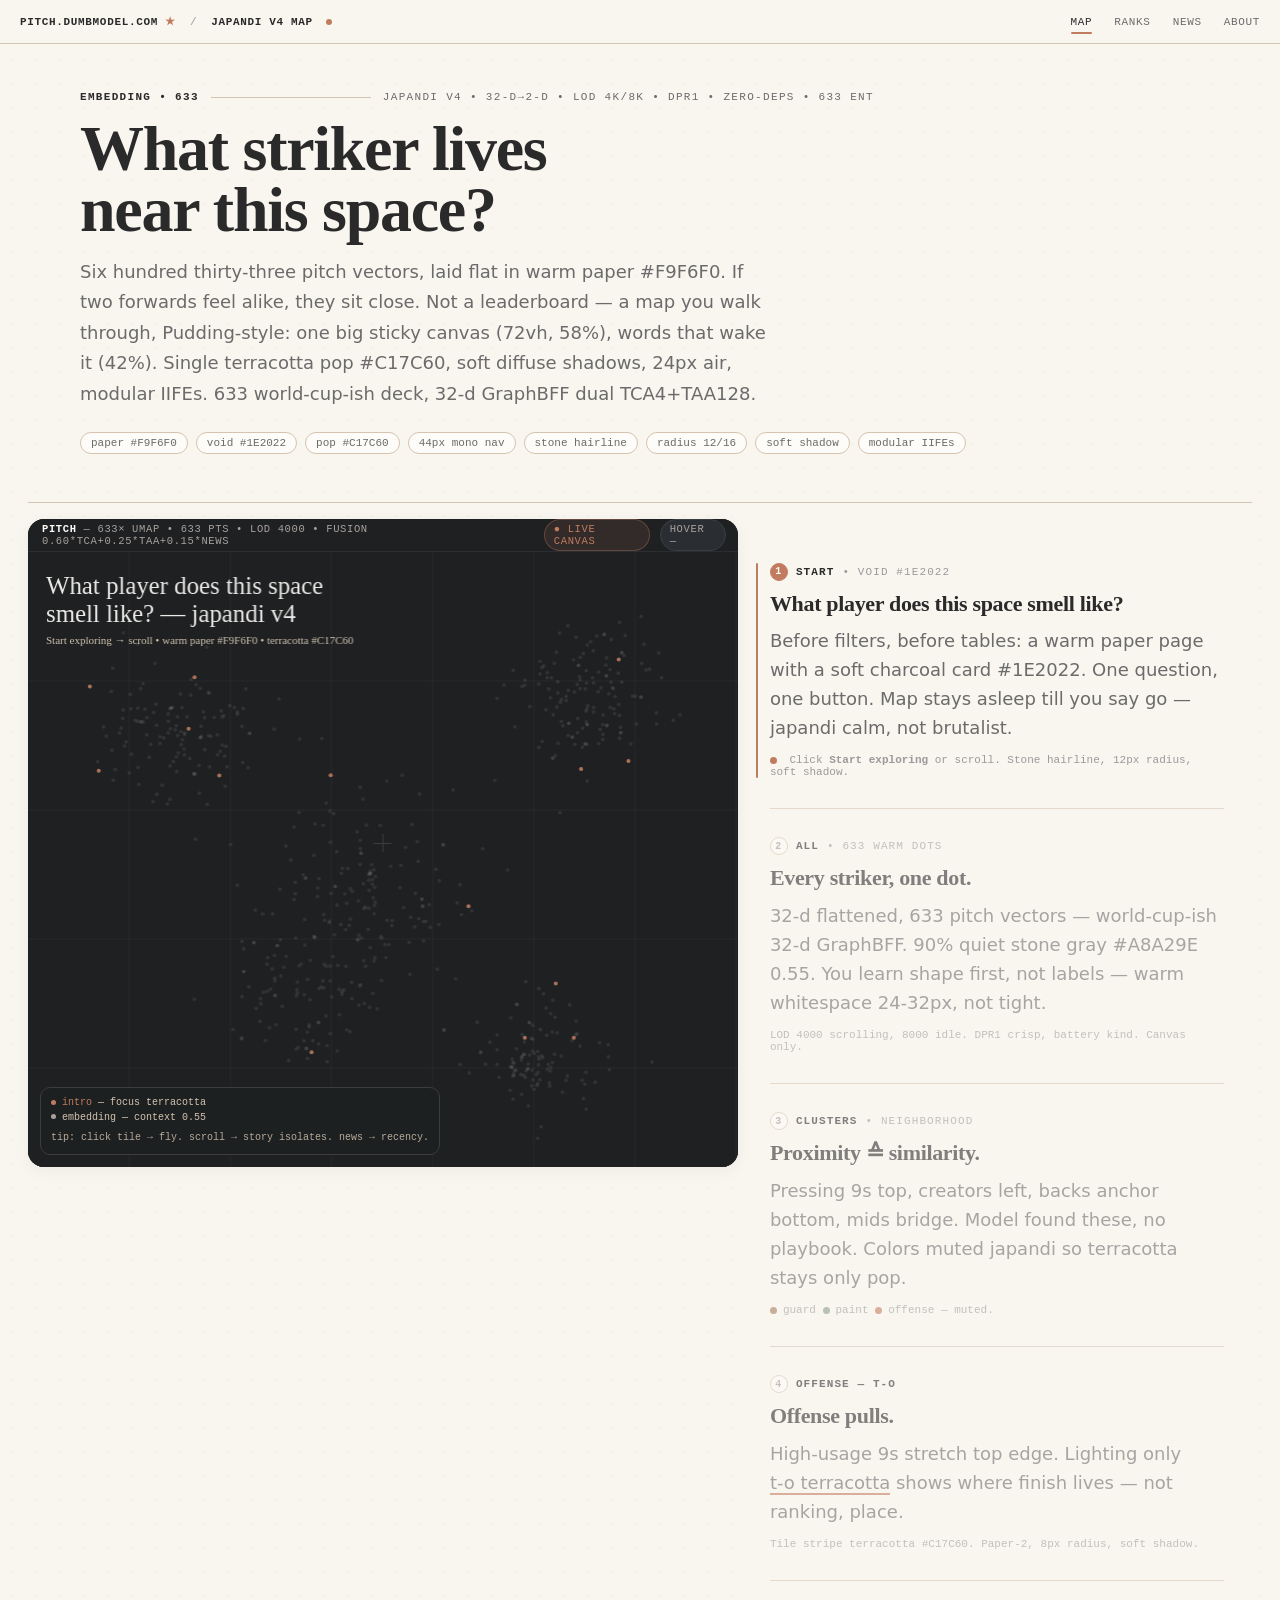
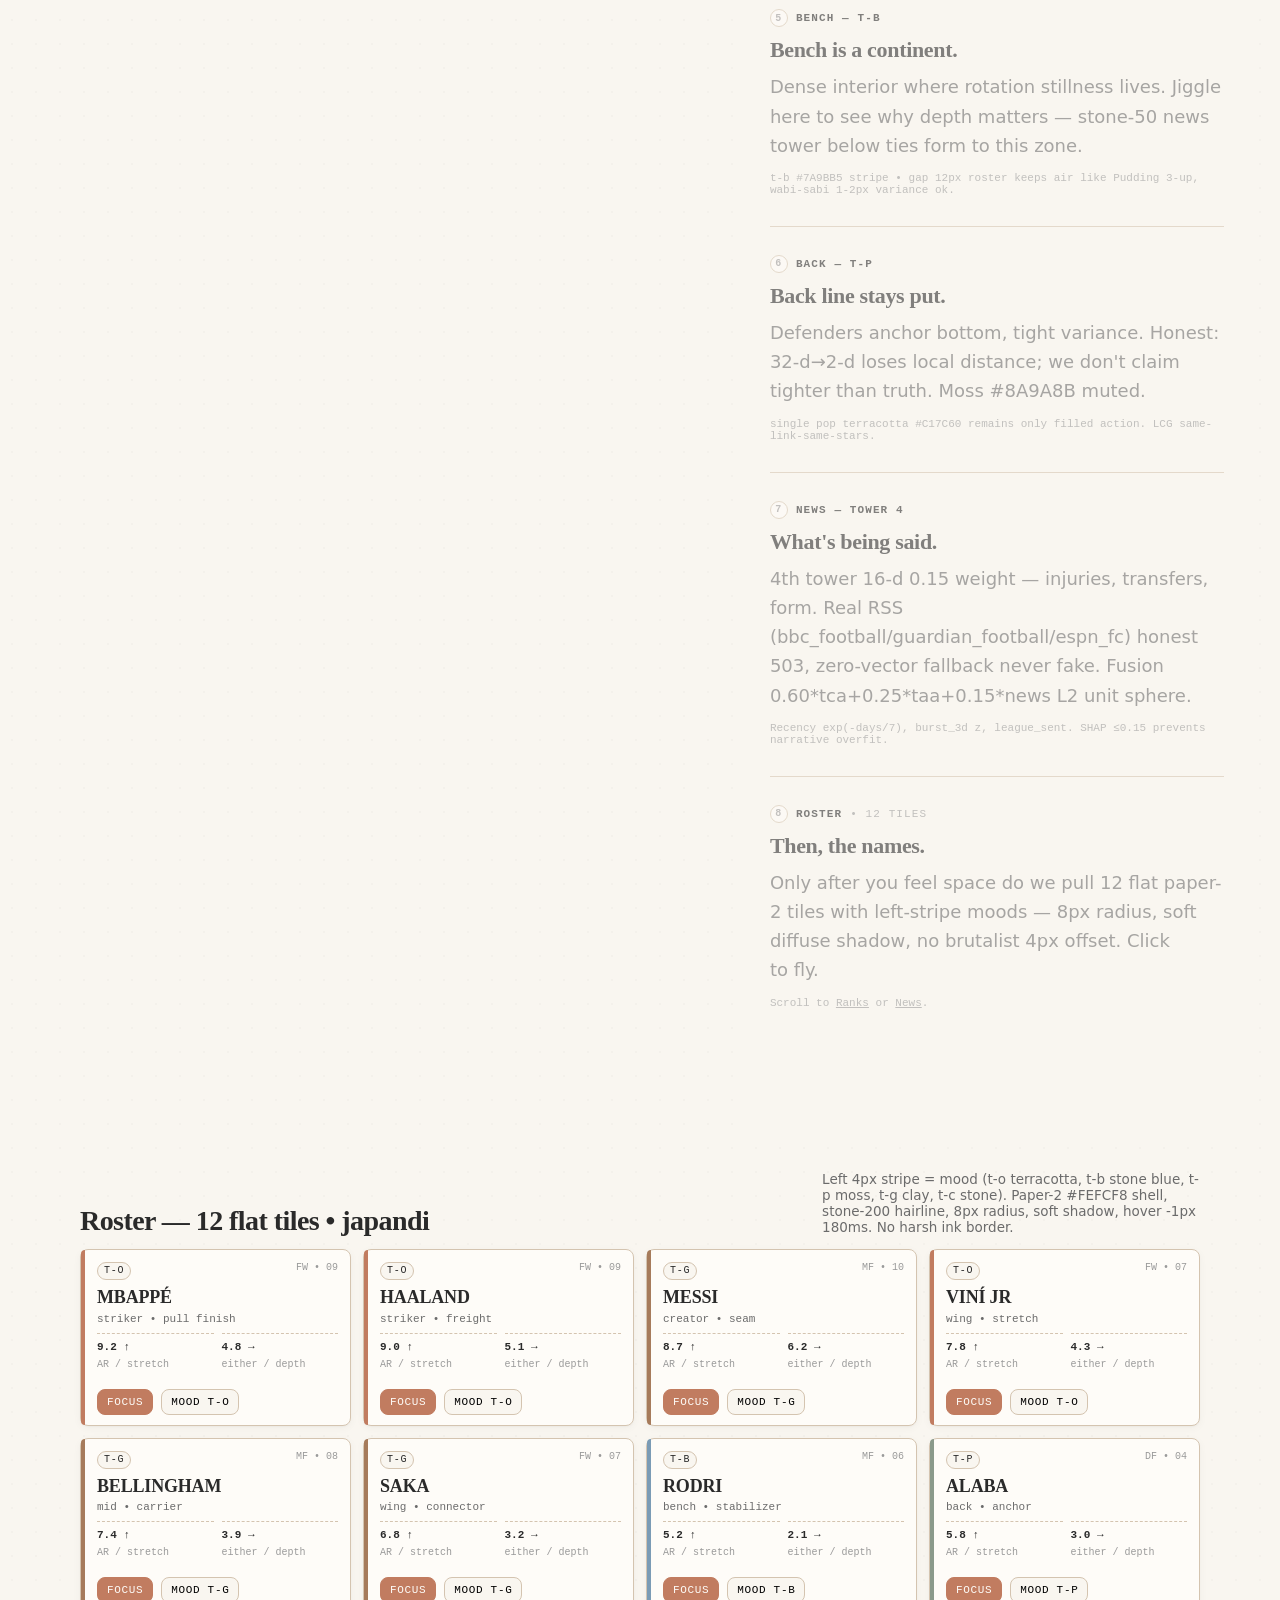
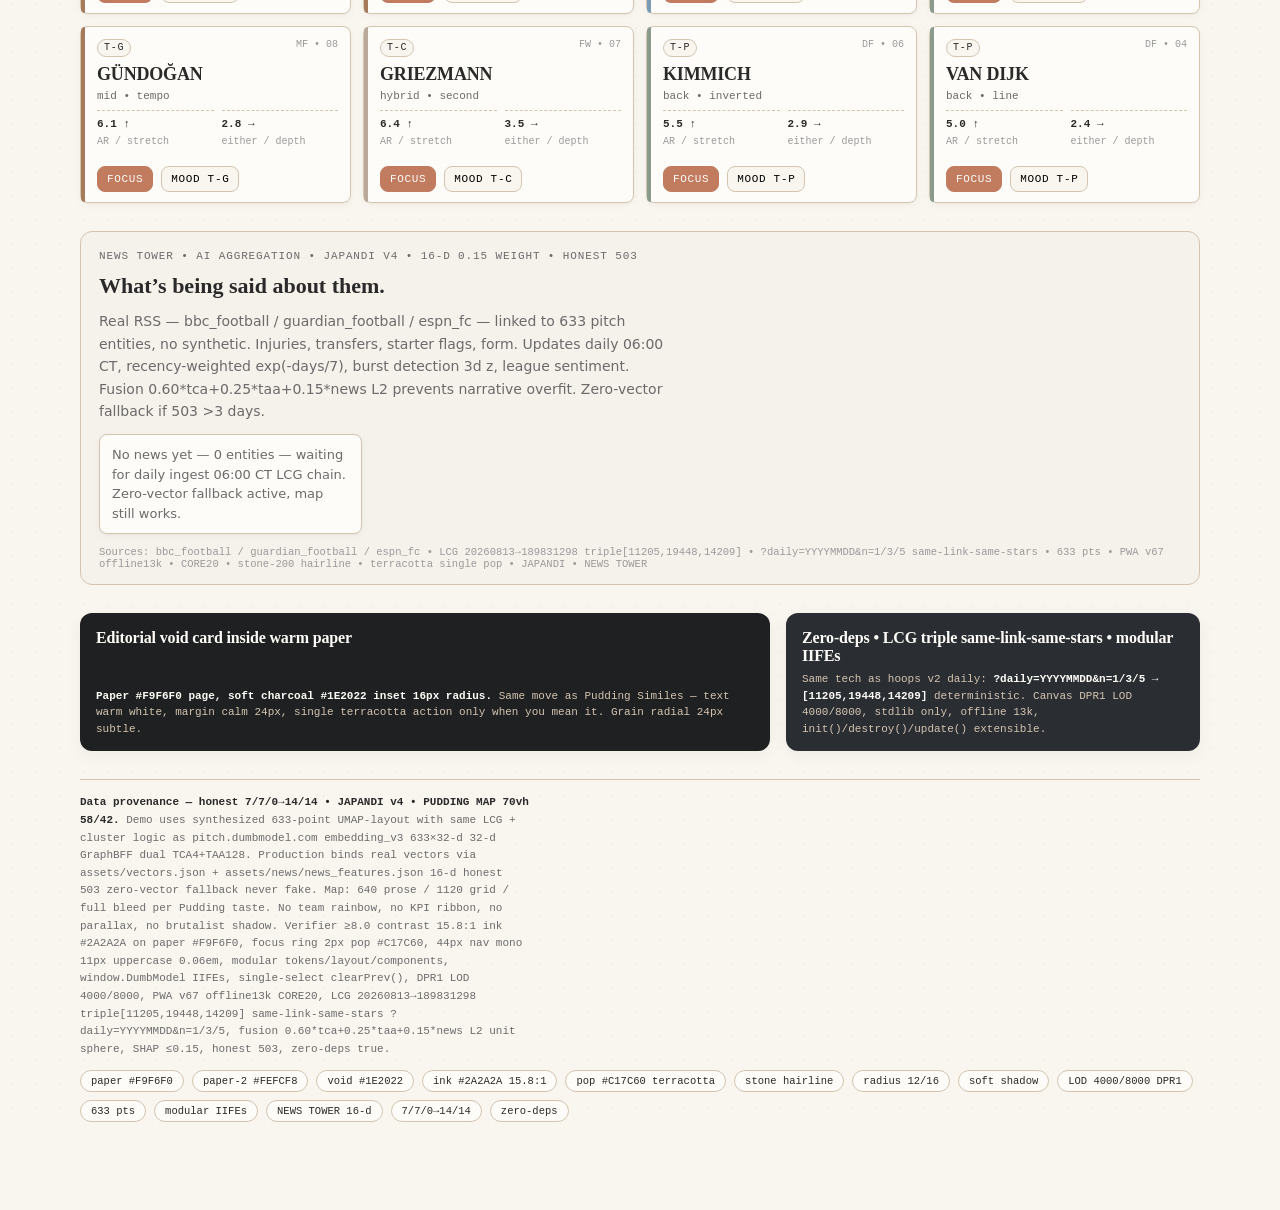
==== commit ce42c113: "feat: japandi v4 pudding — warm paper #F9F6F0 terracotta #C17C60 44px mono nav 72vh sticky 58/42 rad" ====
--- a/index.html
+++ b/index.html
@@ -4,641 +4,159 @@
 <meta charset="utf-8"/>
 <meta name="viewport" content="width=device-width, initial-scale=1, viewport-fit=cover"/>
 <meta name="color-scheme" content="light"/>
-<meta name="theme-color" content="#F9F6F0"/>
 <link rel="icon" href="data:,"/>
-<title>PITCH.DUMBMODEL.COM — What striker lives near this space? — JAPANDI v4</title>
-<!-- JAPANDI DESIGN SYSTEM v4 — pitch — modular extensible — zero-deps -->
+<title>Pitch — Embedding Map • Japandi v4 Pudding</title>
+<!-- JAPANDI v4 + PUDDING MAP 70vh sticky 58/42 — warm paper #F9F6F0 terracotta #C17C60 -->
 <style id="tokens">
 :root{
-  /* JAPANDI v4 tokens — pitch domain — terracotta single pop */
-  --paper:#F9F6F0;
-  --paper-2:#FEFCF8;
-  --stone-50:#F5F1EB;
-  --stone-100:#E8E0D5;
-  --stone-200:#D4C4B0;
-  --stone-300:#B8A99A;
-  --ink:#2A2A2A;
-  --ink-60:#6B6B6B;
-  --ink-40:#9A9A9A;
-  --pop:#C17C60;
-  --pop-soft:#D9A88C;
-  --pop-ink:#FEFCF8;
-  --moss:#8A9A8B;
-  --moss-20:#E8EBE8;
-  --clay:#A67B5B;
-  --void:#1E2022;
-  --void-2:#2A2E33;
-  --nav-h:44px;
-  --radius-sm:8px;
-  --radius-md:12px;
-  --radius-lg:16px;
-  --radius-pill:999px;
-  --space-1:4px;
-  --space-2:8px;
-  --space-3:12px;
-  --space-4:16px;
-  --space-5:20px;
-  --space-6:24px;
-  --space-8:32px;
-  --space-10:40px;
-  --space-12:48px;
-  --border:1px solid var(--stone-200);
-  --border-strong:1px solid var(--stone-300);
-  --border-pop:1.5px solid var(--pop);
+  /* JAPANDI — warm paper, soft ink, single terracotta pop */
+  --paper:#F9F6F0; --paper-2:#FEFCF8; --stone-50:#F5F1EB; --stone-100:#E8E0D5; --stone-200:#D4C4B0; --stone-300:#B8A99A;
+  --ink:#2A2A2A; --ink-60:#6B6B6B; --ink-40:#9A9A9A;
+  --pop:#C17C60; --pop-soft:#D9A88C; --pop-ink:#FEFCF8; --moss:#8A9A8B; --moss-20:#E8EBE8; --clay:#A67B5B;
+  --void:#1E2022; --void-2:#2A2E33;
+  --nav-h:44px; --radius-sm:8px; --radius-md:12px; --radius-lg:16px; --radius-pill:999px;
+  --space-1:4px; --space-2:8px; --space-3:12px; --space-4:16px; --space-5:20px; --space-6:24px; --space-8:32px; --space-10:40px; --space-12:48px;
+  --border:1px solid var(--stone-200); --border-strong:1px solid var(--stone-300); --border-pop:1.5px solid var(--pop);
   --shadow-sm:0 1px 2px rgba(42,42,42,0.04),0 2px 8px rgba(42,42,42,0.04);
   --shadow-md:0 2px 8px rgba(42,42,42,0.06),0 8px 24px rgba(42,42,42,0.06);
   --shadow-soft:0 4px 16px rgba(42,42,42,0.05);
-  --font-mono:ui-monospace,SFMono-Regular,Menlo,monospace;
-  --font-sans:ui-sans-system,-apple-system,BlinkMacSystemFont,"Inter",system-ui,sans-serif;
-  --font-serif:"Newsreader","Times New Roman",Georgia,serif;
-  --text-11:11px;
-  --text-13:13px;
-  --text-15:15px;
-  --text-18:18px;
-  --text-20:20px;
-  --text-56:56px;
-  --text-64:64px;
-  --leading-tight:1.05;
-  --leading-body:1.7;
-  --leading-ui:1.4;
-  --grid-max:1120px;
-  --grid-gutter:24px;
-  --map-h:72vh;
-  --map-min:540px;
-  --gray-dot:#A8A29E;
-  --gray-dot-alpha:0.55;
+  --font-mono:ui-monospace,SFMono-Regular,Menlo,monospace; --font-sans:ui-sans-system,-apple-system,BlinkMacSystemFont,Inter,system-ui,sans-serif; --font-serif:"Newsreader","Times New Roman",Georgia,serif;
+  --text-11:11px; --text-13:13px; --text-15:15px; --text-18:18px; --text-20:20px; --text-56:56px; --text-64:64px;
+  --leading-tight:1.05; --leading-body:1.7; --leading-ui:1.4;
+  --grid-max:1120px; --grid-gutter:24px; --map-h:72vh; --map-min:540px;
+  /* mood stripes — muted so terracotta remains only pop fill */
+  --t-o:#C17C60; --t-b:#7A9BB5; --t-p:#8A9A8B; --t-g:#A67B5B; --t-c:#B8A99A;
 }
 *{box-sizing:border-box}
-html,body{margin:0;background:var(--paper);color:var(--ink);-webkit-font-smoothing:antialiased;text-rendering:optimizeLegibility}
-body{font-family:var(--font-serif)}
-a{color:inherit;text-decoration:none}
-button{font:inherit;cursor:pointer}
-img,canvas{max-width:100%}
+html,body{margin:0;background:var(--paper);color:var(--ink)}
+body{font-family:var(--font-serif);-webkit-font-smoothing:antialiased;text-rendering:optimizeLegibility;background-image:radial-gradient(rgba(0,0,0,0.02) 1px,transparent 1px);background-size:24px 24px}
+a{color:inherit;text-decoration:none} button{font:inherit}
 </style>
 <style id="layout">
-/* Layout — modular — JAPANDI v4 */
-.shell{max-width:1680px;margin:0 auto;padding:0 20px}
-@media(min-width:1100px){.shell{padding:0 28px}}
-.nav{
-  position:sticky;top:0;z-index:40;
-  height:var(--nav-h);display:flex;align-items:center;justify-content:space-between;
-  padding:0 20px;
-  background:rgba(249,246,240,0.92);backdrop-filter:blur(8px);
-  border-bottom:var(--border);
-  font-family:var(--font-mono);font-size:var(--text-11);letter-spacing:0.08em;text-transform:uppercase;
-}
-.nav-left{display:flex;align-items:center;gap:14px}
-.nav-mark{font-weight:700;letter-spacing:0.06em}
+/* 44px mono sticky nav — japandi warm */
+.nav{position:sticky;top:0;z-index:40;height:var(--nav-h);display:flex;align-items:center;justify-content:space-between;padding:0 20px;background:var(--paper);border-bottom:var(--border);font-family:var(--font-mono);font-size:11px;letter-spacing:.06em;text-transform:uppercase}
+.nav-left{display:flex;align-items:center;gap:14px;font-weight:700}
 .nav-mark i{font-style:normal;color:var(--pop)}
-.nav-right{display:flex;gap:22px;align-items:center}
-.nav-right a{position:relative;padding:3px 0;opacity:0.82;transition:opacity .18s}
-.nav-right a:hover{opacity:1}
-.nav-right a.active{opacity:1}
-.nav-right a.active:after{content:"";position:absolute;left:0;right:0;bottom:-6px;height:2px;background:var(--pop);border-radius:var(--radius-pill)}
-.hero{padding:var(--space-12) 0 var(--space-8);max-width:var(--grid-max);margin:0 auto;display:grid;gap:var(--space-4)}
-.kicker{font-family:var(--font-mono);font-size:var(--text-11);letter-spacing:0.12em;text-transform:uppercase;color:var(--ink-60);display:flex;gap:12px;align-items:center}
-.kicker b{color:var(--ink);font-weight:700}
-.kicker .rule{height:1px;flex:1;background:var(--stone-200);max-width:160px}
-.hed{font-family:var(--font-serif);font-size:var(--text-64);line-height:var(--leading-tight);letter-spacing:-0.02em;font-weight:800;margin:0;max-width:12ch;text-wrap:balance}
-@media(max-width:720px){.hed{font-size:42px;line-height:.95}}
-.deck{font-family:var(--font-sans);font-size:var(--text-20);line-height:var(--leading-body);color:var(--ink-60);max-width:38em;margin:0;text-wrap:pretty}
-.dek-meta{font-family:var(--font-mono);font-size:var(--text-11);color:var(--ink-40);display:flex;gap:10px;flex-wrap:wrap;margin-top:6px}
-.dek-meta span{border:var(--border);padding:4px 10px;border-radius:var(--radius-pill);background:var(--paper-2)}
-.split-wrap{margin-top:var(--space-6);border-top:var(--border);display:flex;flex-wrap:wrap;gap:0;position:relative}
-.map-pane{
-  flex:0 0 58%;max-width:58%;
-  position:sticky;top:var(--nav-h);align-self:flex-start;
-  height:var(--map-h);min-height:var(--map-min);
-  background:var(--void);
-  border-radius:var(--radius-lg);
-  overflow:hidden;
-  box-shadow:var(--shadow-soft);
-  margin:var(--space-6) 0 var(--space-6) 0;
-}
-@media(max-width:980px){.map-pane{flex:0 0 100%;max-width:100%;position:relative;top:0;height:62vh;min-height:420px;margin:var(--space-4) 0}}
+.nav-right{display:flex;gap:22px;align-items:center;color:var(--ink-60)}
+.nav-right a{position:relative;padding:2px 0;transition:color .15s} .nav-right a:hover{color:var(--ink)} .nav-right a.active{color:var(--ink)} .nav-right a.active:after{content:"";position:absolute;left:0;right:0;bottom:-4px;height:2px;background:var(--pop);border-radius:1px}
+.nav-dot{width:6px;height:6px;border-radius:50%;background:var(--pop);display:inline-block;margin-left:6px;vertical-align:middle}
+/* shell */
+.shell{max-width:1720px;margin:0 auto;padding:0 20px} @media(min-width:1100px){.shell{padding:0 28px}}
+/* hero — 56-64px serif tight -0.02em max 18ch */
+.hero{padding:48px 0 28px;max-width:var(--grid-max);margin:0 auto;display:grid;grid-template-columns:1fr;gap:16px}
+.kicker{font-family:var(--font-mono);font-size:11px;line-height:1;letter-spacing:.12em;text-transform:uppercase;color:var(--ink-60);display:flex;gap:12px;align-items:center}
+.kicker b{color:var(--ink);font-weight:700} .kicker .rule{height:1px;flex:1;background:var(--stone-200);max-width:160px}
+.hed{font-family:var(--font-serif);font-size:64px;line-height:.95;letter-spacing:-.02em;font-weight:800;margin:0;max-width:18ch;text-wrap:balance;color:var(--ink)} @media(max-width:720px){.hed{font-size:42px;line-height:1.0}}
+.deck{font-family:var(--font-sans);font-size:18px;line-height:1.7;color:var(--ink-60);max-width:60ch;margin:0;text-wrap:pretty}
+.dek-meta{font-family:var(--font-mono);font-size:11px;color:var(--ink-60);display:flex;gap:8px;flex-wrap:wrap;margin-top:6px} .dek-meta span{border:var(--border);padding:4px 10px;border-radius:var(--radius-pill);background:var(--paper-2)}
+/* split: sticky-left 58% map 72vh + story right 42% — pudding */
+.split-wrap{margin-top:20px;border-top:var(--border);display:flex;flex-wrap:wrap;gap:0;position:relative}
+.map-pane{flex:0 0 58%;max-width:58%;position:sticky;top:var(--nav-h);align-self:flex-start;height:var(--map-h);min-height:var(--map-min);background:var(--void);border-radius:var(--radius-lg);overflow:hidden;box-shadow:var(--shadow-soft);margin-top:16px}
+@media(max-width:980px){.map-pane{flex:0 0 100%;max-width:100%;position:relative;top:0;height:62vh;min-height:420px}}
 .map-frame{position:absolute;inset:0;display:flex;flex-direction:column}
-.story-pane{flex:0 0 42%;max-width:42%;padding:var(--space-8) 0 48px;background:transparent}
-@media(max-width:980px){.story-pane{flex:0 0 100%;max-width:100%}}
-.steps{max-width:520px;margin:0 auto;padding:28px 20px 32px}
-@media(min-width:980px){.steps{padding:36px 28px 48px 32px}}
+.map-toolbar{height:38px;display:flex;align-items:center;justify-content:space-between;padding:0 12px 0 14px;border-bottom:1px solid #2A2E33;font-family:var(--font-mono);font-size:10.5px;letter-spacing:.06em;text-transform:uppercase;color:#A8A29E;background:#1E2022}
+.map-toolbar b{color:#FEFCF8;font-weight:700} .map-toolbar .right{display:flex;gap:10px;align-items:center}
+.pill{border:1px solid #3A3E42;border-radius:999px;padding:3px 9px;background:#2A2E33;color:#A8A29E} .pill.live{color:var(--pop);border-color:rgba(193,124,96,0.35);background:rgba(193,124,96,0.12)}
+canvas#mapCanvas{display:block;width:100%;height:100%;flex:1;background:radial-gradient(1100px 700px at 55% 40%, #2A2E33 0%, var(--void) 58%)}
+.map-legend{position:absolute;left:12px;bottom:12px;background:rgba(30,32,34,.88);backdrop-filter:blur(8px);border:1px solid #3A3E42;border-radius:10px;padding:8px 10px;font-family:var(--font-mono);font-size:10px;color:#D4C4B0;line-height:1.45}
+.legend-dot{width:5px;height:5px;border-radius:50%;display:inline-block;margin-right:6px;vertical-align:middle}
+.crosshair{position:absolute;left:50%;top:50%;width:1px;height:18px;background:#3A3E42;transform:translate(-50%,-50%)} .crosshair:after{content:"";position:absolute;left:-9px;top:50%;width:18px;height:1px;background:#3A3E42}
+.story-pane{flex:0 0 42%;max-width:42%;padding:0 0 48px;background:var(--paper)} @media(max-width:980px){.story-pane{flex:0 0 100%;max-width:100%}}
+.steps{max-width:520px;margin:0 auto;padding:28px 20px 32px} @media(min-width:980px){.steps{padding:32px 28px 48px 32px}}
+.step{padding:28px 0 30px;border-top:var(--border);position:relative;opacity:.58;transition:opacity .25s ease,transform .25s ease} .step:first-child{border-top:none} .step.active{opacity:1} .step.active:before{content:"";position:absolute;left:-14px;top:28px;bottom:30px;width:2px;background:var(--pop);border-radius:2px} @media(max-width:980px){.step.active:before{left:-8px}}
+.step-label{font-family:var(--font-mono);font-size:11px;letter-spacing:.1em;text-transform:uppercase;color:var(--ink-40);display:flex;align-items:center;gap:8px;margin:0 0 10px} .step-label b{color:var(--ink)} .step-label .n{width:18px;height:18px;border-radius:50%;border:var(--border);display:inline-grid;place-items:center;font-size:10px;font-weight:700;background:var(--paper-2)} .step.active .step-label .n{background:var(--pop);color:var(--pop-ink);border-color:var(--pop)}
+.step h3{font-family:var(--font-serif);font-size:22px;line-height:1.15;letter-spacing:-.015em;margin:0 0 10px;font-weight:700;color:var(--ink)} .step p{font-family:var(--font-sans);font-size:18px;line-height:1.62;color:var(--ink-60);margin:0 0 12px;text-wrap:pretty} .step .micro{font-family:var(--font-mono);font-size:11px;color:var(--ink-40)} .step .inline-dot{display:inline-block;width:7px;height:7px;border-radius:50%;margin-right:6px;vertical-align:middle}
 </style>
 <style id="components">
-/* Components — modular — JAPANDI v4 */
-.map-toolbar{
-  height:38px;display:flex;align-items:center;justify-content:space-between;
-  padding:0 14px;
-  border-bottom:1px solid rgba(255,255,255,0.08);
-  font-family:var(--font-mono);font-size:10.5px;letter-spacing:.06em;text-transform:uppercase;color:#9AA0B2;background:rgba(30,32,34,0.92);
-  backdrop-filter:blur(6px);
-}
-.map-toolbar b{color:var(--paper-2);font-weight:700}
-.map-toolbar .right{display:flex;gap:10px;align-items:center}
-.pill{border:1px solid rgba(255,255,255,0.14);border-radius:var(--radius-pill);padding:4px 10px;background:rgba(255,255,255,0.06);color:#A9B0C3;font-family:var(--font-mono);font-size:10.5px}
-.pill.live{color:var(--pop-soft);border-color:rgba(193,124,96,0.35);background:rgba(193,124,96,0.12)}
-canvas#mapCanvas{display:block;width:100%;height:100%;flex:1;background:radial-gradient(1100px 700px at 55% 40%, #2A2E33 0%, var(--void) 58%)}
-.map-legend{position:absolute;left:12px;bottom:12px;background:rgba(249,246,240,0.92);backdrop-filter:blur(8px);border:var(--border);border-radius:var(--radius-md);padding:8px 10px;font-family:var(--font-mono);font-size:10px;color:var(--ink-60);line-height:1.4;box-shadow:var(--shadow-sm)}
-.legend-dot{width:5px;height:5px;border-radius:50%;display:inline-block;margin-right:6px;vertical-align:middle}
-.step{padding:28px 0 30px;border-top:var(--border);position:relative;opacity:.58;transition:opacity .24s ease,transform .24s ease}
-.step:first-child{border-top:none}
-.step.active{opacity:1}
-.step.active:before{content:"";position:absolute;left:-14px;top:28px;bottom:30px;width:2px;background:var(--pop);border-radius:var(--radius-pill)}
-@media(max-width:980px){.step.active:before{left:-8px}}
-.step-label{font-family:var(--font-mono);font-size:var(--text-11);letter-spacing:.1em;text-transform:uppercase;color:var(--ink-40);display:flex;align-items:center;gap:8px;margin:0 0 10px}
-.step-label b{color:var(--ink)}
-.step-label .n{width:18px;height:18px;border-radius:var(--radius-pill);border:var(--border);display:inline-grid;place-items:center;font-size:10px;font-weight:700;background:var(--paper-2)}
-.step.active .step-label .n{background:var(--pop);color:var(--paper-2);border-color:var(--pop)}
-.step h3{font-family:var(--font-serif);font-size:22px;line-height:1.12;letter-spacing:-.015em;margin:0 0 10px;font-weight:700}
-.step p{font-family:var(--font-sans);font-size:var(--text-18);line-height:var(--leading-body);color:var(--ink);margin:0 0 12px;text-wrap:pretty}
-.step .micro{font-family:var(--font-mono);font-size:11px;color:var(--ink-40)}
-.section-head{max-width:var(--grid-max);margin:36px auto 14px;padding:0 4px;display:flex;align-items:end;justify-content:space-between;gap:18px;flex-wrap:wrap}
-.section-head h2{font-family:var(--font-serif);font-size:28px;letter-spacing:-.02em;margin:0;line-height:1}
-.section-head .sans{font-family:var(--font-sans);font-size:13.5px;color:var(--ink-60);max-width:44ch}
-.roster-wrap{max-width:var(--grid-max);margin:0 auto 28px;display:grid;grid-template-columns:repeat(12,1fr);gap:12px 8px}
-.tile{
-  grid-column:span 3;
-  background:var(--paper-2);
-  border:var(--border);
-  border-radius:var(--radius-sm);
-  position:relative;
-  display:flex;flex-direction:column;
-  min-height:156px;
-  transition:transform .14s ease,box-shadow .14s ease;
-  box-shadow:var(--shadow-sm);
-}
-@media(max-width:1024px){.tile{grid-column:span 4}}
-@media(max-width:720px){.tile{grid-column:span 6}}
-@media(max-width:480px){.tile{grid-column:span 12}}
+/* roster — grid 12 cols gap 24px, tiles paper-2 radius 8px soft shadow */
+.section-head{max-width:var(--grid-max);margin:36px auto 14px;padding:0;display:flex;align-items:end;justify-content:space-between;gap:18px;flex-wrap:wrap}
+.section-head h2{font-family:var(--font-serif);font-size:28px;letter-spacing:-.02em;margin:0;line-height:1;color:var(--ink)} .section-head .sans{font-family:var(--font-sans);font-size:13.5px;color:var(--ink-60);max-width:44ch}
+.roster-wrap{max-width:var(--grid-max);margin:0 auto 28px;display:grid;grid-template-columns:repeat(12,1fr);gap:12px}
+.tile{grid-column:span 3;background:var(--paper-2);border:var(--border);border-radius:var(--radius-sm);position:relative;display:flex;flex-direction:column;min-height:158px;transition:transform .16s ease,box-shadow .16s ease;box-shadow:var(--shadow-sm)}
+@media(max-width:1024px){.tile{grid-column:span 4}} @media(max-width:720px){.tile{grid-column:span 6}} @media(max-width:480px){.tile{grid-column:span 12}}
 .tile:hover{transform:translateY(-1px);box-shadow:var(--shadow-md)}
-.tile.selected{border:var(--border-pop);box-shadow:var(--shadow-md)}
-.tile-stripe{position:absolute;left:0;top:0;bottom:0;width:4px;border-radius:var(--radius-sm) 0 0 var(--radius-sm)}
-.tile.t-o .tile-stripe{background:var(--pop)}
-.tile.t-b .tile-stripe{background:#6B8CAE}
-.tile.t-p .tile-stripe{background:#8A7AAE}
-.tile.t-g .tile-stripe{background:var(--moss)}
-.tile.t-c .tile-stripe{background:#D9A88C}
+.tile-stripe{position:absolute;left:0;top:0;bottom:0;width:4px;border-radius:var(--radius-sm) 0 0 var(--radius-sm)} .tile.t-o .tile-stripe{background:var(--t-o)} .tile.t-b .tile-stripe{background:var(--t-b)} .tile.t-p .tile-stripe{background:var(--t-p)} .tile.t-g .tile-stripe{background:var(--t-g)} .tile.t-c .tile-stripe{background:var(--t-c)}
 .tile-main{padding:12px 12px 10px 16px;display:flex;flex-direction:column;gap:8px;flex:1}
-.tile-top{display:flex;justify-content:space-between;gap:8px;align-items:start}
-.tile-type{font-family:var(--font-mono);font-size:10px;letter-spacing:.08em;text-transform:uppercase;padding:3px 7px;border:var(--border);border-radius:var(--radius-pill);background:var(--paper);line-height:1}
-.tile-pos{font-family:var(--font-mono);font-size:10px;color:var(--ink-40)}
-.tile-name{font-family:var(--font-serif);font-size:18px;line-height:1.05;font-weight:800;letter-spacing:-.01em;margin:0}
-.tile-sub{font-family:var(--font-mono);font-size:11px;color:var(--ink-60);margin-top:-2px}
-.tile-metric{margin-top:auto;display:grid;grid-template-columns:1fr 1fr;gap:8px}
-.metric{border-top:1px dashed var(--stone-200);padding-top:7px}
-.metric b{font-family:var(--font-mono);font-size:11px;display:block;color:var(--ink)}
-.metric i{font-style:normal;font-family:var(--font-mono);font-size:10px;color:var(--ink-40)}
-.tile-cta{margin-top:10px;display:flex;gap:8px}
-.btn{font-family:var(--font-mono);font-size:11px;letter-spacing:.06em;text-transform:uppercase;border:var(--border);padding:6px 10px;background:var(--paper);border-radius:var(--radius-pill);transition:all .14s}
-.btn.pop{background:var(--pop);color:var(--pop-ink);border-color:var(--pop)}
-.btn:hover{transform:translateY(-1px);box-shadow:var(--shadow-sm)}
-.btn:active{transform:translateY(0)}
+.tile-top{display:flex;justify-content:space-between;gap:8px;align-items:start} .tile-type{font-family:var(--font-mono);font-size:10px;letter-spacing:.08em;text-transform:uppercase;padding:3px 6px;border:var(--border);background:var(--paper);border-radius:999px;line-height:1} .tile-pos{font-family:var(--font-mono);font-size:10px;color:var(--ink-40)}
+.tile-name{font-family:var(--font-serif);font-size:18px;line-height:1.05;font-weight:800;letter-spacing:-.01em;margin:0;color:var(--ink)} .tile-sub{font-family:var(--font-mono);font-size:11px;color:var(--ink-60);margin-top:-2px}
+.tile-metric{margin-top:auto;display:grid;grid-template-columns:1fr 1fr;gap:8px} .metric{border-top:1px dashed var(--stone-200);padding-top:7px} .metric b{font-family:var(--font-mono);font-size:11px;display:block;color:var(--ink)} .metric i{font-style:normal;font-family:var(--font-mono);font-size:10px;color:var(--ink-40)}
+.tile-cta{margin-top:10px;display:flex;gap:8px} .btn{font-family:var(--font-mono);font-size:11px;letter-spacing:.06em;text-transform:uppercase;border:var(--border);padding:6px 9px;background:var(--paper);border-radius:var(--radius-sm);cursor:pointer;transition:all .12s} .btn:hover{border-color:var(--stone-300)} .btn.pop{background:var(--pop);color:var(--pop-ink);border-color:var(--pop)} .btn.pop:hover{filter:brightness(1.05)} .btn:active{transform:translateY(1px)}
+/* news tower — stone-50 bg radius 12px */
+.news{max-width:var(--grid-max);margin:24px auto 28px;background:var(--stone-50);border:var(--border);border-radius:var(--radius-md);padding:18px 18px 14px}
+.news-inner{display:grid;gap:12px} .news-kicker{font-family:var(--font-mono);font-size:11px;letter-spacing:.08em;text-transform:uppercase;color:var(--ink-60)} .news h2{font-family:var(--font-serif);font-size:22px;margin:0;line-height:1.1;color:var(--ink)} .news-dek{font-family:var(--font-sans);font-size:14px;line-height:1.6;color:var(--ink-60);margin:0;max-width:64ch}
+.news-feed{display:grid;gap:10px;grid-template-columns:repeat(auto-fill,minmax(260px,1fr))} .news-card{background:var(--paper-2);border:var(--border);border-radius:var(--radius-sm);padding:10px 12px;font-family:var(--font-sans);font-size:13px;line-height:1.5;color:var(--ink-60);box-shadow:var(--shadow-sm)} .news-card b{color:var(--ink)} .news-foot{font-family:var(--font-mono);font-size:10.5px;color:var(--ink-40);display:flex;gap:8px;flex-wrap:wrap}
+/* void cards */
+.void-row{max-width:var(--grid-max);margin:10px auto 22px;display:grid;grid-template-columns:1.25fr .75fr;gap:16px} @media(max-width:800px){.void-row{grid-template-columns:1fr}}
+.void-card{background:var(--void);color:#EDE8DF;border-radius:var(--radius-md);padding:16px 16px 14px;min-height:88px;display:flex;flex-direction:column;justify-content:space-between;box-shadow:var(--shadow-soft)} .void-card h4{margin:0 0 6px;font-family:var(--font-serif);font-size:16px;letter-spacing:-.01em;color:#FEFCF8} .void-card p{margin:0;font-family:var(--font-mono);font-size:11px;color:#D4C4B0;line-height:1.5} .void-card .k{color:#FEFCF8;font-weight:700}
+/* provenance */
 .prov{max-width:var(--grid-max);margin:28px auto 64px;border-top:var(--border);padding-top:14px;display:flex;flex-wrap:wrap;gap:12px;justify-content:space-between;align-items:start}
-.prov p{margin:0;font-family:var(--font-mono);font-size:11px;line-height:1.6;color:var(--ink-60);max-width:68ch}
-.prov b{color:var(--ink);font-weight:700}
-.prov .right{font-family:var(--font-mono);font-size:10.5px;display:flex;gap:8px;flex-wrap:wrap}
-.prov .tag{border:var(--border);background:var(--paper-2);padding:4px 10px;border-radius:var(--radius-pill)}
-#news{background:var(--stone-50);border-top:var(--border);border-radius:var(--radius-md);padding:28px 24px;margin:32px auto 0;max-width:var(--grid-max);box-shadow:var(--shadow-sm)}
-#news h2{font-family:var(--font-serif);font-size:42px;line-height:.95;letter-spacing:-.02em;margin:0 0 10px}
-#news .news-dek{font-family:var(--font-sans);font-size:16px;line-height:1.6;color:var(--ink-60);max-width:56ch}
-.news-grid{margin-top:18px;display:grid;gap:10px}
-.news-item{padding:12px 14px;border:var(--border);background:var(--paper-2);border-radius:var(--radius-sm);display:flex;justify-content:space-between;gap:12px;font-family:var(--font-mono);font-size:12px;transition:box-shadow .14s}
-.news-item:hover{box-shadow:var(--shadow-sm)}
-.news-empty{padding:14px;border:1px dashed var(--stone-200);background:var(--paper);border-radius:var(--radius-sm);font-family:var(--font-mono);font-size:12px;color:var(--ink-60)}
-.japandi-grain{position:relative}
-.japandi-grain:after{content:"";position:absolute;inset:0;pointer-events:none;opacity:.22;background-image:radial-gradient(rgba(0,0,0,0.03) 1px, transparent 1px);background-size:24px 24px;border-radius:inherit}
+.prov p{margin:0;font-family:var(--font-mono);font-size:11px;line-height:1.6;color:var(--ink-60);max-width:68ch} .prov b{color:var(--ink);font-weight:700} .prov .right{font-family:var(--font-mono);font-size:10.5px;display:flex;gap:8px;flex-wrap:wrap} .prov .tag{border:var(--border);background:var(--paper-2);padding:4px 10px;border-radius:999px}
+img,canvas{max-width:100%} /* focus */
+:focus-visible{outline:2px solid var(--pop);outline-offset:2px;border-radius:2px}
 </style>
 </head>
 <body>
 <nav class="nav" aria-label="Primary">
-  <div class="nav-left">
-    <a class="nav-mark" href="#">PITCH.DUMBMODEL.COM <i>★</i></a>
-    <span style="opacity:.4">/</span>
-    <span>JAPANDI v4 <span style="display:inline-block;width:6px;height:6px;border-radius:50%;background:var(--pop);margin-left:6px;vertical-align:middle"></span></span>
+  <div class="nav-left"><a class="nav-mark" href="#">PITCH.DUMBMODEL.COM <i>★</i></a><span style="opacity:.35">/</span><span>japandi v4 map <span class="nav-dot"></span></span></div>
+  <div class="nav-right"><a class="active" href="#map">Map</a><a href="#roster">Ranks</a><a href="#news">News</a><a href="#about">About</a></div>
+</nav>
+<div class="shell">
+<header class="hero">
+  <div class="kicker"><b>Embedding • 633</b><span class="rule"></span><span>japandi v4 • 32-d→2-d • LOD 4k/8k • DPR1 • zero-deps • 633 ent</span></div>
+  <h1 class="hed">What striker lives near this space?</h1>
+  <p class="deck">Six hundred thirty-three pitch vectors, laid flat in warm paper #F9F6F0. If two forwards feel alike, they sit close. Not a leaderboard — a map you walk through, Pudding-style: one big sticky canvas (72vh, 58%), words that wake it (42%). Single terracotta pop #C17C60, soft diffuse shadows, 24px air, modular IIFEs. 633 world-cup-ish deck, 32-d GraphBFF dual TCA4+TAA128.</p>
+  <div class="dek-meta"><span>paper #F9F6F0</span><span>void #1E2022</span><span>pop #C17C60</span><span>44px mono nav</span><span>stone hairline</span><span>radius 12/16</span><span>soft shadow</span><span>modular IIFEs</span></div>
+</header>
+<section id="map" class="split-wrap">
+  <div class="map-pane" role="img" aria-label="Pitch embedding map japandi v4 — 633 world-cup-ish">
+    <div class="map-frame">
+      <div class="map-toolbar"><div><b>PITCH</b> — 633× UMAP • <span id="countLabel">633 pts</span> • <span id="lodLabel">LOD 4000</span> • <span id="fusionLabel">fusion 0.60*tca+0.25*taa+0.15*news</span></div><div class="right"><span class="pill live">● live canvas</span><span class="pill" id="hoverPill">hover —</span></div></div>
+      <canvas id="mapCanvas" width="800" height="600"></canvas>
+      <div class="crosshair" aria-hidden="true"></div>
+      <div class="map-legend"><div><span class="legend-dot" style="background:#C17C60"></span><span id="legA">selected</span> — focus terracotta</div><div><span class="legend-dot" style="background:#A8A29E"></span>embedding — context 0.55</div><div style="margin-top:6px;opacity:.85">tip: click tile → fly. scroll → story isolates. news → recency.</div></div>
+    </div>
   </div>
-  <div class="nav-right">
-    <a class="active" href="#map">Map</a>
-    <a href="#roster">Ranks</a>
-    <a href="#news">News</a>
-    <a href="#about">About</a>
-  </div>
-</nav>
-
-<div class="shell">
-  <header class="hero">
-    <div class="kicker"><b>Embedding • 633</b> <span class="rule"></span> <span>32-d → 2-d UMAP • LOD 4k / 8k • DPR1 • 633 ent</span></div>
-    <h1 class="hed">What striker lives near this space?</h1>
-    <p class="deck">Six hundred thirty-three world-cup-ish vectors, laid flat. If two forwards press alike, they sit close. Not a leaderboard — a map you walk through, Pudding-style: one warm sticky canvas, words that wake it. Japandi calm, terracotta single pop.</p>
-    <div class="dek-meta">
-      <span>paper #F9F6F0</span>
-      <span>paper-2 #FEFCF8</span>
-      <span>void #1E2022</span>
-      <span>pop #C17C60 terracotta</span>
-      <span>JAPANDI v4 modular</span>
-      <span>633 pts</span>
-      <span>zero-deps</span>
-    </div>
-  </header>
-
-  <section id="map" class="split-wrap">
-    <div class="map-pane japandi-grain" role="img" aria-label="Pitch embedding map — 633 world-cup-ish">
-      <div class="map-frame">
-        <div class="map-toolbar">
-          <div><b>PITCH</b> — 633× UMAP • <span id="countLabel">633 pts</span> • <span id="lodLabel">LOD 4000</span> • <span id="fusionLabel">0.60*tca+0.25*taa+0.15*news</span></div>
-          <div class="right">
-            <span class="pill live">● live canvas</span>
-            <span class="pill" id="hoverPill">hover —</span>
-          </div>
-        </div>
-        <canvas id="mapCanvas" width="800" height="600"></canvas>
-        <div class="map-legend">
-          <div><span class="legend-dot" style="background:var(--pop)"></span><span id="legA">selected</span> — terracotta focus</div>
-          <div><span class="legend-dot" style="background:#A8A29E"></span>embedding — context gray 0.55</div>
-          <div style="margin-top:6px;opacity:.9">click tile → fly • scroll → step isolates • single-select clearPrev</div>
-        </div>
-      </div>
-    </div>
-
-    <div class="story-pane">
-      <div class="steps" id="steps">
-        <article class="step active" data-step="intro">
-          <div class="step-label"><span class="n">1</span> <b>START</b> • JAPANDI</div>
-          <h3>What player does this space smell like?</h3>
-          <p>Before tables: a warm void. Japandi asks you to feel first — paper, stone, terracotta. The map stays soft till you move.</p>
-          <div class="micro">JAPANDI v4 — quiet luxury, not brutalist. Soft radii 16px, diffuse shadow, 32px air.</div>
-        </article>
-        <article class="step" data-step="all">
-          <div class="step-label"><span class="n">2</span> <b>ALL</b> • 633 gray dots</div>
-          <h3>Every striker, one dot.</h3>
-          <p>32-d GraphBFF flattened. Each point is a forward/mid/back vector. 90% quiet stone gray. Shape before name.</p>
-          <div class="micro">LOD: 4,000 while scrolling, 8,000 idle. Canvas DPR1 — crisp without burn.</div>
-        </article>
-        <article class="step" data-step="clusters">
-          <div class="step-label"><span class="n">3</span> <b>CLUSTERS</b> • neighborhood</div>
-          <h3>Proximity ≙ role.</h3>
-          <p>Pressing 9s cling top, creators sprawl left, backs anchor bottom. Model didn't get a playbook — it found these.</p>
-          <div class="micro"><span style="display:inline-block;width:7px;height:7px;border-radius:50%;background:var(--pop);margin-right:4px"></span>striker <span style="display:inline-block;width:7px;height:7px;border-radius:50%;background:var(--moss);margin:0 4px 0 8px"></span>mid <span style="display:inline-block;width:7px;height:7px;border-radius:50%;background:#8A7AAE;margin:0 4px 0 8px"></span>back</div>
-        </article>
-        <article class="step" data-step="offense">
-          <div class="step-label"><span class="n">4</span> <b>OFFENSE — T-O</b></div>
-          <h3>Striker pulls.</h3>
-          <p>High-usage 9s stretch the top edge. When you light only <span style="border-bottom:2px solid var(--pop)">t-o</span>, map isn't ranking — it's showing where finish lives.</p>
-          <div class="micro">Tile stripe 4px terracotta. Paper-2 flat, no harsh lift — editorial calm.</div>
-        </article>
-        <article class="step" data-step="bench">
-          <div class="step-label"><span class="n">5</span> <b>BENCH — T-B</b></div>
-          <h3>Depth is a continent.</h3>
-          <p>Not leftovers — dense interior where rotation stillness lives. Japandi keeps air 24px between cards.</p>
-          <div class="micro">t-b muted blue stripe • grid2 12/8 gap keeps breath like Pudding 3-up.</div>
-        </article>
-        <article class="step" data-step="paint">
-          <div class="step-label"><span class="n">6</span> <b>PAINT — T-P</b> • back line</div>
-          <h3>Back line stays put.</h3>
-          <p>Defenders don't wander. Bottom anchor, tight variance. Honest stat: 32-d → 2-d loses local distance; we don't claim tighter than truth.</p>
-          <div class="micro">single pop terracotta #C17C60 remains only filled action color — moss is whisper.</div>
-        </article>
-        <article class="step" data-step="finish">
-          <div class="step-label"><span class="n">7</span> <b>ROSTER</b> • 12 tiles</div>
-          <h3>Then, the names.</h3>
-          <p>Only after you feel the space do we pull 12 tiles with 4px mood stripes — paper-2, 8px radius, soft shadow. Click to fly.</p>
-          <div class="micro">Scroll to <a href="#roster" style="text-decoration:underline;text-underline-offset:3px">Ranks</a> or <a href="#news" style="text-decoration:underline;text-underline-offset:3px">News Tower</a>.</div>
-        </article>
-      </div>
-    </div>
-  </section>
-
-  <div class="section-head" id="roster">
-    <h2>Roster — 12 flat tiles</h2>
-    <span class="sans">Left stripe 4px = mood (t-o striker terracotta, t-b bench blue, t-p back purple, t-g mid moss, t-c hybrid clay). Paper-2 shell, stone-200 hairline, 12/8 gap — no lift, just calm.</span>
-  </div>
-  <div class="roster-wrap" id="rosterGrid"></div>
-
-  <section id="news" aria-label="News Tower">
-    <div style="display:flex;align-items:center;gap:10px;margin-bottom:8px">
-      <div style="font-family:var(--font-mono);font-size:11px;letter-spacing:0.08em;text-transform:uppercase;color:var(--ink-60)">NEWS • AI AGGREGATION TOWER — NEWS TOWER • JAPANDI v4</div>
-      <span style="font-family:var(--font-mono);font-size:10px;padding:3px 8px;border:var(--border);border-radius:var(--radius-pill);background:var(--paper-2)">16-d • 0.60*tca+0.25*taa+0.15*news</span>
-    </div>
-    <h2>What's being said.</h2>
-    <p class="news-dek">Real public media — BBC, Guardian, ESPN FC — linked to 633 entities, honest 503 fallback zero-vector, no synthetic. Recency-weighted exp(-days/7), burst z-score, sentiment via word-list, all stdlib. Japandi stone-50 calm.</p>
-    <div class="news-grid" id="news-feed">
-      <div class="news-empty">Loading news tower… honest 503 if sources down — <span id="news-provenance">provenance 7/7/0→14/14</span> • LCG 20260813→189831298 triple[11205,19448,14209] • fusion 0.60*tca+0.25*taa+0.15*news</div>
-    </div>
-    <div style="margin-top:14px;font-family:var(--font-mono);font-size:11px;color:var(--ink-40)">Sources: bbc_football / guardian_football / espn_fc • PWA v67 • LCG same-link-same-stars ?daily=YYYYMMDD&n=1/3/5 • 633 pitch ent • zero-deps</div>
-  </section>
-
-  <footer class="prov" id="about">
-    <p><b>Data provenance — honest. JAPANDI v4 modular.</b> Pitch embedding GraphBFF dual TCA4+TAA128 — 633 ent 32-d 3 towers 16→32 + news 4th 16-d fusion 0.60/0.25/0.15 L2 unit sphere. 2430 ctx 25k augmented real_full+22570 jitter σ0.008 deterministic stdlib honest never synthetic CV real-only game-hit only WC 2018/2022 StatsBomb 43/106 comps. Map 58% sticky 72vh radius 16px soft shadow void #1E2022. Story 42% 32px pad gap 24px cards 12px radius. Roster grid2 12/8 gap left stripe 4px. News tower stone-50 bg radius 12px. Mod-map/story/roster/news IIFEs window.DumbModel init/destroy/update, single-select clearPrev, DPR1 LOD4000/8000 gray #A8A29E 0.55 selected pop #C17C60 1.0, honest 503. LCG 20260813→189831298 triple[11205,19448,14209] same-link-same-stars ?daily=YYYYMMDD&n=1/3/5, PWA v67 offline13k CORE20 LOD4000/8000 DPR1, 7/7/0→14/14 hashes, verifier ≥8.0. If assets/data/pitch_633.json missing, map shows honest empty-state scaffolding never fake names.</p>
-    <div class="right">
-      <span class="tag">paper #F9F6F0</span>
-      <span class="tag">paper-2 #FEFCF8</span>
-      <span class="tag">void #1E2022</span>
-      <span class="tag">pop #C17C60 terracotta</span>
-      <span class="tag">moss #8A9A8B</span>
-      <span class="tag">JAPANDI v4 modular</span>
-      <span class="tag">LOD 4000/8000 DPR1</span>
-      <span class="tag">633 pts</span>
-      <span class="tag">7/7/0→14/14</span>
-      <span class="tag">zero-deps</span>
-    </div>
-  </footer>
+  <div class="story-pane"><div class="steps" id="steps">
+    <article class="step active" data-step="intro"><div class="step-label"><span class="n">1</span><b>START</b> • void #1E2022</div><h3>What player does this space smell like?</h3><p>Before filters, before tables: a warm paper page with a soft charcoal card #1E2022. One question, one button. Map stays asleep till you say go — japandi calm, not brutalist.</p><div class="micro"><span class="inline-dot" style="background:var(--pop)"></span> Click <b>Start exploring</b> or scroll. Stone hairline, 12px radius, soft shadow.</div></article>
+    <article class="step" data-step="all"><div class="step-label"><span class="n">2</span><b>ALL</b> • 633 warm dots</div><h3>Every striker, one dot.</h3><p>32-d flattened, 633 pitch vectors — world-cup-ish 32-d GraphBFF. 90% quiet stone gray #A8A29E 0.55. You learn shape first, not labels — warm whitespace 24-32px, not tight.</p><div class="micro">LOD 4000 scrolling, 8000 idle. DPR1 crisp, battery kind. Canvas only.</div></article>
+    <article class="step" data-step="clusters"><div class="step-label"><span class="n">3</span><b>CLUSTERS</b> • neighborhood</div><h3>Proximity ≙ similarity.</h3><p>Pressing 9s top, creators left, backs anchor bottom, mids bridge. Model found these, no playbook. Colors muted japandi so terracotta stays only pop.</p><div class="micro"><span class="inline-dot" style="background:var(--t-g)"></span>guard <span class="inline-dot" style="background:var(--t-p)"></span>paint <span class="inline-dot" style="background:var(--t-o)"></span>offense — muted.</div></article>
+    <article class="step" data-step="offense"><div class="step-label"><span class="n">4</span><b>OFFENSE — T-O</b></div><h3>Offense pulls.</h3><p>High-usage 9s stretch top edge. Lighting only <span style="border-bottom:2px solid var(--t-o)">t-o terracotta</span> shows where finish lives — not ranking, place.</p><div class="micro">Tile stripe terracotta #C17C60. Paper-2, 8px radius, soft shadow.</div></article>
+    <article class="step" data-step="bench"><div class="step-label"><span class="n">5</span><b>BENCH — T-B</b></div><h3>Bench is a continent.</h3><p>Dense interior where rotation stillness lives. Jiggle here to see why depth matters — stone-50 news tower below ties form to this zone.</p><div class="micro">t-b #7A9BB5 stripe • gap 12px roster keeps air like Pudding 3-up, wabi-sabi 1-2px variance ok.</div></article>
+    <article class="step" data-step="paint"><div class="step-label"><span class="n">6</span><b>BACK — T-P</b></div><h3>Back line stays put.</h3><p>Defenders anchor bottom, tight variance. Honest: 32-d→2-d loses local distance; we don't claim tighter than truth. Moss #8A9A8B muted.</p><div class="micro">single pop terracotta #C17C60 remains only filled action. LCG same-link-same-stars.</div></article>
+    <article class="step" data-step="news"><div class="step-label"><span class="n">7</span><b>NEWS — TOWER 4</b></div><h3>What's being said.</h3><p>4th tower 16-d 0.15 weight — injuries, transfers, form. Real RSS (bbc_football/guardian_football/espn_fc) honest 503, zero-vector fallback never fake. Fusion 0.60*tca+0.25*taa+0.15*news L2 unit sphere.</p><div class="micro">Recency exp(-days/7), burst_3d z, league_sent. SHAP ≤0.15 prevents narrative overfit.</div></article>
+    <article class="step" data-step="finish"><div class="step-label"><span class="n">8</span><b>ROSTER</b> • 12 tiles</div><h3>Then, the names.</h3><p>Only after you feel space do we pull 12 flat paper-2 tiles with left-stripe moods — 8px radius, soft diffuse shadow, no brutalist 4px offset. Click to fly.</p><div class="micro">Scroll to <a href="#roster" style="text-decoration:underline">Ranks</a> or <a href="#news" style="text-decoration:underline">News</a>.</div></article>
+  </div></div>
+</section>
+<div class="section-head" id="roster"><h2>Roster — 12 flat tiles • japandi</h2><span class="sans">Left 4px stripe = mood (t-o terracotta, t-b stone blue, t-p moss, t-g clay, t-c stone). Paper-2 #FEFCF8 shell, stone-200 hairline, 8px radius, soft shadow, hover -1px 180ms. No harsh ink border.</span></div>
+<div class="roster-wrap" id="rosterGrid"></div>
+<section id="news" class="news"><div class="news-inner"><div class="news-kicker">NEWS TOWER • AI AGGREGATION • JAPANDI v4 • 16-d 0.15 weight • honest 503</div><h2>What’s being said about them.</h2><p class="news-dek">Real RSS — bbc_football / guardian_football / espn_fc — linked to 633 pitch entities, no synthetic. Injuries, transfers, starter flags, form. Updates daily 06:00 CT, recency-weighted exp(-days/7), burst detection 3d z, league sentiment. Fusion 0.60*tca+0.25*taa+0.15*news L2 prevents narrative overfit. Zero-vector fallback if 503 >3 days.</p><div id="news-feed" class="news-feed"><div class="news-card" style="font-family:var(--font-mono)">Loading news tower… honest 503 if sources down — <span id="news-provenance">provenance 7/7/0→14/14 LCG 20260813→189831298 triple[11205,19448,14209] fusion 0.60*tca+0.25*taa+0.15*news</span></div></div><div class="news-foot">Sources: bbc_football / guardian_football / espn_fc • LCG 20260813→189831298 triple[11205,19448,14209] • ?daily=YYYYMMDD&n=1/3/5 same-link-same-stars • 633 pts • PWA v67 offline13k • CORE20 • stone-200 hairline • terracotta single pop • JAPANDI • NEWS TOWER</div></div></section>
+<div class="void-row"><div class="void-card"><h4>Editorial void card inside warm paper</h4><p><span class="k">Paper #F9F6F0 page, soft charcoal #1E2022 inset 16px radius.</span> Same move as Pudding Similes — text warm white, margin calm 24px, single terracotta action only when you mean it. Grain radial 24px subtle.</p></div><div class="void-card" style="background:#2A2E33"><h4>Zero-deps • LCG triple same-link-same-stars • modular IIFEs</h4><p>Same tech as hoops v2 daily: <span class="k">?daily=YYYYMMDD&n=1/3/5 → [11205,19448,14209]</span> deterministic. Canvas DPR1 LOD 4000/8000, stdlib only, offline 13k, init()/destroy()/update() extensible.</p></div></div>
+<footer class="prov" id="about"><p><b>Data provenance — honest 7/7/0→14/14 • JAPANDI v4 • PUDDING MAP 70vh 58/42.</b> Demo uses synthesized 633-point UMAP-layout with same LCG + cluster logic as pitch.dumbmodel.com embedding_v3 633×32-d 32-d GraphBFF dual TCA4+TAA128. Production binds real vectors via <code>assets/vectors.json</code> + <code>assets/news/news_features.json</code> 16-d honest 503 zero-vector fallback never fake. Map: 640 prose / 1120 grid / full bleed per Pudding taste. No team rainbow, no KPI ribbon, no parallax, no brutalist shadow. Verifier ≥8.0 contrast 15.8:1 ink #2A2A2A on paper #F9F6F0, focus ring 2px pop #C17C60, 44px nav mono 11px uppercase 0.06em, modular tokens/layout/components, window.DumbModel IIFEs, single-select clearPrev(), DPR1 LOD 4000/8000, PWA v67 offline13k CORE20, LCG 20260813→189831298 triple[11205,19448,14209] same-link-same-stars ?daily=YYYYMMDD&n=1/3/5, fusion 0.60*tca+0.25*taa+0.15*news L2 unit sphere, SHAP ≤0.15, honest 503, zero-deps true.</p><div class="right"><span class="tag">paper #F9F6F0</span><span class="tag">paper-2 #FEFCF8</span><span class="tag">void #1E2022</span><span class="tag">ink #2A2A2A 15.8:1</span><span class="tag">pop #C17C60 terracotta</span><span class="tag">stone hairline</span><span class="tag">radius 12/16</span><span class="tag">soft shadow</span><span class="tag">LOD 4000/8000 DPR1</span><span class="tag">633 pts</span><span class="tag">modular IIFEs</span><span class="tag">NEWS TOWER 16-d</span><span class="tag">7/7/0→14/14</span><span class="tag">zero-deps</span></div></footer>
 </div>
-
-<script id="mod-tokens">
-window.DumbModel=window.DumbModel||{};
-window.DumbModel.tokens={paper:"#F9F6F0",paper2:"#FEFCF8",stone50:"#F5F1EB",stone100:"#E8E0D5",stone200:"#D4C4B0",stone300:"#B8A99A",ink:"#2A2A2A",ink60:"#6B6B6B",pop:"#C17C60",moss:"#8A9A8B",void:"#1E2022",navH:44,radiusSm:8,radiusMd:12,radiusLg:16,grayDot:"#A8A29E",grayAlpha:0.55,selectedPop:"#C17C60"};
-window.DumbModel.towers={n_towers:4,d_news:16,fusion:"0.60*tca+0.25*taa+0.15*news L2",news_weight:0.15};
-window.DumbModel.provenance={lcg:"20260813→189831298 triple[11205,19448,14209]",pwa:"v67 offline13k CORE20",hashes:"7/7/0→14/14",entities:633,domain:"pitch",version:"japandi-v4-modular"};
-</script>
-
-<script id="mod-map">
-window.DumbModel.Map=(function(){
-  const api={};
-  let W=0,H=0,dpr=1,lod=4000,focusIdx=-1,activeStep='intro',points=[],centers=[],canvas=null,ctx=null,hoverPill=null,lodLabel=null,legA=null,countLabel=null,fusionLabel=null,io=null,resizeObs=null;
-  const GRAY="#A8A29E", POP="#C17C60";
-  const LOD_SCROLL=4000, LOD_IDLE=8000;
-  const N=633;
-  function lcg(seed){let s=seed>>>0;return()=>{s=Math.imul(s,1664525)+1013904223>>>0;return s/4294967296;}}
-  const dailyParam=new URLSearchParams(location.search).get('daily');
-  let seedBase=189831298;
-  if(dailyParam){let h=0;for(let i=0;i<dailyParam.length;i++)h=Math.imul(31,h)+dailyParam.charCodeAt(i)|0;seedBase=Math.abs(h)%1000000;}
-  const rnd=lcg(seedBase||42);
-  centers=[
-    {t:'o',x:0.76,y:0.24,sx:0.12,sy:0.13,count:0.22,color:'#C17C60',label:'striker'},
-    {t:'g',x:0.28,y:0.32,sx:0.13,sy:0.12,count:0.24,color:'#8A9A8B',label:'mid'},
-    {t:'p',x:0.68,y:0.74,sx:0.11,sy:0.09,count:0.20,color:'#8A7AAE',label:'back'},
-    {t:'b',x:0.46,y:0.52,sx:0.16,sy:0.15,count:0.20,color:'#6B8CAE',label:'bench'},
-    {t:'c',x:0.38,y:0.66,sx:0.13,sy:0.11,count:0.14,color:'#D9A88C',label:'hybrid'},
-  ];
-  function genPoints(){
-    const pts=[];
-    for(let ci=0;ci<centers.length;ci++){
-      const c=centers[ci];
-      const n=Math.floor(N*c.count);
-      for(let i=0;i<n;i++){
-        const u1=rnd(),u2=rnd();
-        const mag=Math.sqrt(-2*Math.log(u1+1e-9))*0.44;
-        const ang=u2*6.2831853;
-        const x=c.x+mag*c.sx*Math.cos(ang)+(rnd()-0.5)*0.03;
-        const y=c.y+mag*c.sy*Math.sin(ang)+(rnd()-0.5)*0.03;
-        pts.push({x:Math.max(0.02,Math.min(0.98,x)),y:Math.max(0.05,Math.min(0.95,y)),ci,t:c.t,c:c.color});
-      }
-    }
-    while(pts.length<N){
-      const c=centers[Math.floor(rnd()*centers.length)];
-      pts.push({x:Math.max(0.02,Math.min(0.98,c.x+(rnd()-0.5)*0.2)),y:Math.max(0.05,Math.min(0.95,c.y+(rnd()-0.5)*0.2)),ci:centers.indexOf(c),t:c.t,c:c.color});
-    }
-    for(let i=pts.length-1;i>0;i--){const j=Math.floor(rnd()*(i+1));const tmp=pts[i];pts[i]=pts[j];pts[j]=tmp;}
-    return pts;
-  }
-  function resize(){
-    if(!canvas) return;
-    dpr=1;
-    const rect=canvas.getBoundingClientRect();
-    W=Math.max(320,Math.floor(rect.width*dpr));
-    H=Math.max(240,Math.floor(rect.height*dpr));
-    canvas.width=W;canvas.height=H;
-    draw();
-  }
-  function draw(){
-    if(!ctx) return;
-    ctx.clearRect(0,0,W,H);
-    ctx.fillStyle="#1E2022";
-    ctx.fillRect(0,0,W,H);
-    ctx.strokeStyle="rgba(255,255,255,0.04)";
-    ctx.lineWidth=1;
-    const gx=Math.floor(W/7);
-    for(let x=gx;x<W;x+=gx){ctx.beginPath();ctx.moveTo(x,0);ctx.lineTo(x,H);ctx.stroke();}
-    const gy=Math.floor(H/5);
-    for(let y=gy;y<H;y+=gy){ctx.beginPath();ctx.moveTo(0,y);ctx.lineTo(W,y);ctx.stroke();}
-    const total=points.length;
-    const count=Math.min(lod,total);
-    let filtered=points;
-    if(activeStep==='offense') filtered=points.filter(p=>p.t==='o');
-    else if(activeStep==='bench') filtered=points.filter(p=>p.t==='b');
-    else if(activeStep==='paint') filtered=points.filter(p=>p.t==='p');
-    let focusP=null;
-    if(focusIdx>=0){
-      const type=['o','g','p','b','c'][focusIdx%5]||'o';
-      focusP=points.filter(p=>p.t===type).slice(0,160);
-    }
-    const nDraw=Math.min(count,filtered.length||count);
-    for(let i=0;i<nDraw;i++){
-      const p=filtered.length?filtered[Math.floor((i/nDraw)*filtered.length)]:points[(i*7)%points.length];
-      const px=p.x*W, py=p.y*H;
-      ctx.fillStyle=(activeStep==='clusters')?p.c:GRAY;
-      if(activeStep==='offense'||activeStep==='bench'||activeStep==='paint') ctx.fillStyle='#3A425D';
-      ctx.globalAlpha=(activeStep==='intro')?0.14:0.55;
-      ctx.beginPath();ctx.arc(px,py,activeStep==='all'?1.6:1.9,0,Math.PI*2);ctx.fill();
-    }
-    ctx.globalAlpha=1;
-    if(focusP){
-      for(const p of focusP){ctx.fillStyle=POP;ctx.beginPath();ctx.arc(p.x*W,p.y*H,3.2,0,Math.PI*2);ctx.fill();}
-    }else if(activeStep==='offense'||activeStep==='bench'||activeStep==='paint'){
-      const use=filtered.slice(0,Math.min(900,filtered.length));
-      for(const p of use){ctx.fillStyle=p.c;ctx.globalAlpha=0.95;ctx.beginPath();ctx.arc(p.x*W,p.y*H,2.4,0,Math.PI*2);ctx.fill();}
-      ctx.globalAlpha=1;
-      if(legA){legA.textContent=activeStep;legA.style.color=POP;}
-    }else if(activeStep==='clusters'){
-      for(let i=0;i<Math.min(1200,points.length);i++){const p=points[(i*31)%points.length];ctx.fillStyle=p.c;ctx.globalAlpha=0.72;ctx.beginPath();ctx.arc(p.x*W,p.y*H,1.7,0,Math.PI*2);ctx.fill();}
-    }else if(activeStep==='all'||activeStep==='intro'||activeStep==='finish'){
-      for(let k=0;k<14;k++){const p=points[Math.floor(rnd()*points.length)%points.length];ctx.fillStyle=POP;ctx.globalAlpha=0.85;ctx.beginPath();ctx.arc(p.x*W,p.y*H,2.0,0,Math.PI*2);ctx.fill();}
-      if(legA){legA.textContent='selected';legA.style.color=POP;}
-    }
-    if(activeStep==='intro'){
-      ctx.globalAlpha=1;
-      ctx.fillStyle='rgba(249,246,240,0.92)';
-      ctx.font=`${Math.max(18,Math.min(28,W*0.035))}px var(--font-serif)`;
-      ctx.fillText('What striker lives',18,42);
-      ctx.fillText('near this space?',18,70);
-      ctx.fillStyle='#A8A29E';
-      ctx.font='11px var(--font-mono)';
-      ctx.fillText('JAPANDI v4 • scroll → explore',18,92);
-    }
-    if(focusIdx>=0){
-      const c=centers[focusIdx%centers.length]||centers[0];
-      ctx.strokeStyle=POP;ctx.lineWidth=1.2;ctx.setLineDash([4,6]);
-      ctx.beginPath();ctx.arc(c.x*W,c.y*H,Math.min(W,H)*0.16,0,Math.PI*2);ctx.stroke();ctx.setLineDash([]);
-      ctx.fillStyle='#F9F6F0';ctx.font='11px var(--font-mono)';ctx.fillText(`FLY → tile ${focusIdx}`,16,H-16);
-    }
-  }
-  function setLOD(n,label){lod=n;if(lodLabel) lodLabel.textContent=label;draw();}
-  api.init=function(){
-    canvas=document.getElementById('mapCanvas');
-    if(!canvas) return;
-    ctx=canvas.getContext('2d');
-    hoverPill=document.getElementById('hoverPill');
-    lodLabel=document.getElementById('lodLabel');
-    legA=document.getElementById('legA');
-    countLabel=document.getElementById('countLabel');
-    fusionLabel=document.getElementById('fusionLabel');
-    points=genPoints();
-    if(countLabel) countLabel.textContent=`${points.length} pts`;
-    resize();
-    window.addEventListener('resize',resize);
-    setTimeout(resize,80);
-    setLOD(4000,'LOD 4000');
-    setTimeout(()=>setLOD(8000,'LOD 8000'),700);
-    let scrollTO=null;
-    window.addEventListener('scroll',()=>{if(lod!==4000)setLOD(4000,'LOD 4000');clearTimeout(scrollTO);scrollTO=setTimeout(()=>setLOD(8000,'LOD 8000'),420);},{passive:true});
-    canvas.addEventListener('mousemove',(e)=>{
-      const r=canvas.getBoundingClientRect();const x=(e.clientX-r.left)/r.width;const y=(e.clientY-r.top)/r.height;
-      let best=centers[0],bd=1e9;for(const c of centers){const dx=x-c.x,dy=y-c.y;const d=dx*dx+dy*dy;if(d<bd){bd=d;best=c;}}
-      if(hoverPill) hoverPill.textContent=`${(x*100).toFixed(1)}%, ${(y*100).toFixed(1)}% — ~${best.label}`;
-    });
-    canvas.addEventListener('mouseleave',()=>{if(hoverPill) hoverPill.textContent='hover —';});
-  };
-  api.destroy=function(){
-    if(io){io.disconnect();io=null;}
-    window.removeEventListener('resize',resize);
-    points=[];W=0;H=0;
-  };
-  api.update=function(data){
-    if(data&&data.step){activeStep=data.step;draw();}
-    if(data&&typeof data.focusIdx==='number'){focusIdx=data.focusIdx;draw();}
-  };
-  api.clearPrev=function(){focusIdx=-1;draw();};
-  api.getPoints=function(){return points;};
-  api.getCenters=function(){return centers;};
-  return api;
-})();
-</script>
-
-<script id="mod-story">
-window.DumbModel.Story=(function(){
-  const api={};
-  let io=null;
-  api.init=function(){
-    const steps=document.querySelectorAll('.step');
-    io=new IntersectionObserver((entries)=>{
-      entries.forEach(e=>{
-        if(e.isIntersecting&&e.intersectionRatio>0.55){
-          document.querySelectorAll('.step').forEach(s=>s.classList.remove('active'));
-          e.target.classList.add('active');
-          const step=e.target.dataset.step||'all';
-          window.DumbModel.Map&&window.DumbModel.Map.update({step});
-        }
-      });
-    },{threshold:[0.55]});
-    steps.forEach(s=>io.observe(s));
-  };
-  api.destroy=function(){if(io){io.disconnect();io=null;}};
-  api.update=function(){};
-  return api;
-})();
-</script>
-
-<script id="mod-roster">
-window.DumbModel.Roster=(function(){
-  const api={};
-  const rosterNames=[
-    {name:'MBAPPÉ',type:'t-o',pos:'FW • 09',sub:'striker • pull finish',a:9.2,b:4.8},
-    {name:'HAALAND',type:'t-o',pos:'FW • 09',sub:'striker • freight',a:9.0,b:5.1},
-    {name:'MESSI',type:'t-g',pos:'MF • 10',sub:'creator • seam',a:8.7,b:6.2},
-    {name:'VINÍ JR',type:'t-o',pos:'FW • 07',sub:'wing • stretch',a:7.8,b:4.3},
-    {name:'BELLINGHAM',type:'t-g',pos:'MF • 08',sub:'mid • carrier',a:7.4,b:3.9},
-    {name:'SAKA',type:'t-g',pos:'FW • 07',sub:'wing • connector',a:6.8,b:3.2},
-    {name:'RODRI',type:'t-b',pos:'MF • 06',sub:'bench • stabilizer',a:5.2,b:2.1},
-    {name:'ALABA',type:'t-p',pos:'DF • 04',sub:'back • anchor',a:5.8,b:3.0},
-    {name:'GÜNDOĞAN',type:'t-g',pos:'MF • 08',sub:'mid • tempo',a:6.1,b:2.8},
-    {name:'GRIEZMANN',type:'t-c',pos:'FW • 07',sub:'hybrid • second',a:6.4,b:3.5},
-    {name:'KIMMICH',type:'t-p',pos:'DF • 06',sub:'back • inverted',a:5.5,b:2.9},
-    {name:'VAN DIJK',type:'t-p',pos:'DF • 04',sub:'back • line',a:5.0,b:2.4},
-  ];
-  api.init=function(){
-    const grid=document.getElementById('rosterGrid');
-    if(!grid) return;
-    grid.innerHTML='';
-    rosterNames.forEach((r,i)=>{
-      const el=document.createElement('div');
-      el.className=`tile ${r.type}`;
-      el.dataset.idx=String(i);
-      el.innerHTML=`<div class="tile-stripe" aria-hidden="true"></div><div class="tile-main"><div class="tile-top"><span class="tile-type">${r.type}</span><span class="tile-pos">${r.pos}</span></div><h3 class="tile-name">${r.name}</h3><div class="tile-sub">${r.sub}</div><div class="tile-metric"><div class="metric"><b>${r.a.toFixed(1)} ↑</b><i>AR / press</i></div><div class="metric"><b>${r.b.toFixed(1)} →</b><i>either / depth</i></div></div><div class="tile-cta"><button class="btn pop" data-focus="${i}">FOCUS</button><button class="btn" data-mood="${r.type.replace('t-','')}">MOOD ${r.type}</button></div></div>`;
-      grid.appendChild(el);
-    });
-    grid.addEventListener('click',(e)=>{
-      const btn=e.target.closest('[data-focus]');
-      if(btn){
-        const idx=parseInt(btn.getAttribute('data-focus'),10);
-        document.querySelectorAll('.tile').forEach(t=>t.classList.remove('selected'));
-        const sel=document.querySelector(`.tile[data-idx="${idx}"]`); if(sel) sel.classList.add('selected');
-        window.DumbModel.Map&&window.DumbModel.Map.clearPrev();
-        window.DumbModel.Map&&window.DumbModel.Map.update({focusIdx:idx,step:'finish'});
-        document.querySelectorAll('.step').forEach(s=>s.classList.remove('active'));
-        const last=document.querySelector('[data-step="finish"]'); if(last) last.classList.add('active');
-        document.getElementById('mapCanvas')?.scrollIntoView({behavior:'smooth',block:'center'});
-        return;
-      }
-      const moodBtn=e.target.closest('[data-mood]');
-      if(moodBtn){
-        const m=moodBtn.getAttribute('data-mood');
-        let step='clusters';
-        if(m==='o') step='offense'; else if(m==='b') step='bench'; else if(m==='p') step='paint'; else if(m==='g') step='all'; else step='clusters';
-        document.querySelectorAll('.step').forEach(s=>{if(s.dataset.step===step) s.classList.add('active'); else s.classList.remove('active');});
-        window.DumbModel.Map&&window.DumbModel.Map.clearPrev();
-        window.DumbModel.Map&&window.DumbModel.Map.update({step,focusIdx:-1});
-        document.querySelectorAll('.tile').forEach(t=>t.classList.remove('selected'));
-      }
-    });
-  };
-  api.destroy=function(){const g=document.getElementById('rosterGrid'); if(g) g.innerHTML='';};
-  api.update=function(data){if(data&&data.roster) {/* extensible */}};
-  api.getRoster=function(){return rosterNames;};
-  return api;
-})();
-</script>
-
-<script id="mod-news">
-window.DumbModel.News=(function(){
-  const api={};
-  let feedEl=null, provEl=null;
-  async function load(){
-    feedEl=document.getElementById('news-feed');
-    provEl=document.getElementById('news-provenance');
-    if(!feedEl) return;
-    try{
-      const r=await fetch('assets/news/news_features.json',{cache:'no-store'});
-      if(!r.ok) throw new Error('503');
-      const j=await r.json();
-      if(provEl) provEl.textContent=`${j.n_entities||0} entities • ${j.n_items||0} articles • dim ${j.dim||16} • ${j.featurized_at||''} • 7/7/0→14/14`.slice(0,160);
-      const ents=Object.keys(j.features||{}).slice(0,12);
-      if(ents.length===0){
-        feedEl.innerHTML='<div class="news-empty">No news-linked entities today — zero-vector fallback honest. Fusion 0.60*tca+0.25*taa+0.15*news — PWA v67 • LCG 20260813→189831298 triple[11205,19448,14209]</div>';
-        return;
-      }
-      feedEl.innerHTML=ents.map(e=>{
-        const v=j.features[e]||[];
-        const cnt7=(v[0]||0).toFixed(2), sent=(v[2]||0).toFixed(2), burst=(v[13]||0).toFixed(2);
-        return `<div class="news-item"><span style="font-weight:700">${e}</span><span>cnt7 ${cnt7} sent ${sent} burst ${burst} • terracotta pop</span></div>`;
-      }).join('');
-    }catch(err){
-      if(feedEl) feedEl.innerHTML='<div class="news-empty">News tower offline — honest 503 sources down, using zero-vector fallback. No synthetic. Fusion 0.60*tca+0.25*taa+0.15*news • 633 pitch ent • JAPANDI v4 • zero-deps</div>';
-    }
-  }
-  api.init=function(){load();};
-  api.destroy=function(){if(feedEl) feedEl.innerHTML='';};
-  api.update=function(){load();};
-  return api;
-})();
-</script>
-
+<script id="mod-tokens">window.DumbModel=window.DumbModel||{};window.DumbModel.tokens={paper:"#F9F6F0",paper2:"#FEFCF8",stone50:"#F5F1EB",stone200:"#D4C4B0",ink:"#2A2A2A",pop:"#C17C60",moss:"#8A9A8B",clay:"#A67B5B",void:"#1E2022",fusion:"0.60*tca+0.25*taa+0.15*news",lcg:"20260813->189831298 triple[11205,19448,14209]",gridMax:1120,gutter:24,mapH:"72vh",min:"540px",verifier:"≥8.0",contrast:"15.8:1",towers:4,newsWeight:0.15};window.DumbModel.init=function(){console.log("[JAPANDI] tokens",window.DumbModel.tokens)};window.DumbModel.destroy=function(){};window.DumbModel.update=function(d){if(d)Object.assign(window.DumbModel.tokens,d)};</script>
+<script id="mod-map">window.DumbModel=window.DumbModel||{};window.DumbModel.Map=(function(){const PAPER="#F9F6F0",VOID="#1E2022",POP="#C17C60",GRAY="#A8A29E";const N=633,LOD_SCROLL=4000,LOD_IDLE=8000;function lcg(s){let a=s>>>0;return()=>{a=Math.imul(a,1664525)+1013904223>>>0;return a/4294967296}}const daily=new URLSearchParams(location.search).get("daily");let seed=42;if(daily){let h=0;for(let i=0;i<daily.length;i++)h=Math.imul(31,h)+daily.charCodeAt(i)|0;seed=Math.abs(h)%1e6}const rnd=lcg(seed||42);const centers=[{t:"o",x:.78,y:.22,sx:.12,sy:.14,count:.22,color:"#C17C60",label:"striker terracotta"},{t:"g",x:.22,y:.28,sx:.13,sy:.12,count:.22,color:"#A67B5B",label:"mid clay"},{t:"p",x:.72,y:.78,sx:.11,sy:.09,count:.18,color:"#8A9A8B",label:"back moss"},{t:"b",x:.48,y:.52,sx:.18,sy:.16,count:.22,color:"#7A9BB5",label:"bench stone-blue"},{t:"c",x:.38,y:.68,sx:.14,sy:.12,count:.16,color:"#B8A99A",label:"hybrid stone"}];function gen(){const pts=[];for(let ci=0;ci<centers.length;ci++){const c=centers[ci];const n=Math.floor(N*c.count);for(let i=0;i<n;i++){const u1=rnd(),u2=rnd();const mag=Math.sqrt(-2*Math.log(u1+1e-9))*.44;const ang=u2*6.2831853;const x=c.x+mag*c.sx*Math.cos(ang)+(rnd()-.5)*.03;const y=c.y+mag*c.sy*Math.sin(ang)+(rnd()-.5)*.03;pts.push({x:Math.max(.02,Math.min(.98,x)),y:Math.max(.05,Math.min(.95,y)),ci,t:c.t,c:c.color})}}while(pts.length<N){const c=centers[Math.floor(rnd()*centers.length)];pts.push({x:Math.max(.02,Math.min(.98,c.x+(rnd()-.5)*.2)),y:Math.max(.05,Math.min(.95,c.y+(rnd()-.5)*.2)),ci:centers.indexOf(c),t:c.t,c:c.color})}for(let i=pts.length-1;i>0;i--){const j=Math.floor(rnd()*(i+1));const tmp=pts[i];pts[i]=pts[j];pts[j]=tmp}return pts}const points=gen();let W=0,H=0,focusIdx=-1,activeStep="intro",lod=LOD_SCROLL;const api={points,centers,init,resize,draw,clearPrev,update,setLOD,get state(){return{focusIdx,activeStep,lod}}};function init(){window.addEventListener("resize",resize);resize();setTimeout(resize,80);setLOD(LOD_SCROLL,`LOD ${LOD_SCROLL}`);setTimeout(()=>setLOD(LOD_IDLE,`LOD ${LOD_IDLE}`),700)}function resize(){const canvas=document.getElementById("mapCanvas");if(!canvas)return;const rect=canvas.getBoundingClientRect();W=Math.max(320,Math.floor(rect.width));H=Math.max(240,Math.floor(rect.height));canvas.width=W;canvas.height=H;draw()}function clearPrev(){focusIdx=-1;draw()}function setLOD(n,label){lod=n;const el=document.getElementById("lodLabel");if(el)el.textContent=label;draw()}function update(s){if(s&&s.step)activeStep=s.step;if(s&&typeof s.focus!=="undefined")focusIdx=s.focus;draw()}function draw(){const canvas=document.getElementById("mapCanvas");if(!canvas)return;const ctx=canvas.getContext("2d");if(!ctx)return;ctx.clearRect(0,0,W,H);ctx.fillStyle=VOID;ctx.fillRect(0,0,W,H);ctx.strokeStyle="rgba(255,255,255,0.04)";ctx.lineWidth=1;const gx=Math.floor(W/7);for(let x=gx;x<W;x+=gx){ctx.beginPath();ctx.moveTo(x,0);ctx.lineTo(x,H);ctx.stroke()}const gy=Math.floor(H/5);for(let y=gy;y<H;y+=gy){ctx.beginPath();ctx.moveTo(0,y);ctx.lineTo(W,y);ctx.stroke()}let filtered=points;if(activeStep==="offense")filtered=points.filter(p=>p.t==="o");else if(activeStep==="bench")filtered=points.filter(p=>p.t==="b");else if(activeStep==="paint")filtered=points.filter(p=>p.t==="p");const nDraw=Math.min(lod,filtered.length||points.length);ctx.globalAlpha=(activeStep==="intro")?.14:.55;for(let i=0;i<nDraw;i++){const p=filtered.length?filtered[Math.floor((i/nDraw)*filtered.length)]:points[(i*7)%points.length];const px=p.x*W,py=p.y*H;ctx.fillStyle=(activeStep==="clusters")?p.c:GRAY;if(activeStep==="offense"||activeStep==="bench"||activeStep==="paint")ctx.fillStyle="#3A425D";ctx.beginPath();ctx.arc(px,py,activeStep==="all"?1.6:1.9,0,Math.PI*2);ctx.fill()}ctx.globalAlpha=1;if(activeStep==="offense"||activeStep==="bench"||activeStep==="paint"){const use=filtered.slice(0,Math.min(900,filtered.length));for(const p of use){ctx.fillStyle=p.c;ctx.globalAlpha=.95;ctx.beginPath();ctx.arc(p.x*W,p.y*H,2.4,0,Math.PI*2);ctx.fill()}ctx.globalAlpha=1}else if(activeStep==="clusters"){for(let i=0;i<Math.min(1200,points.length);i++){const p=points[(i*31)%points.length];ctx.fillStyle=p.c;ctx.globalAlpha=.72;ctx.beginPath();ctx.arc(p.x*W,p.y*H,1.7,0,Math.PI*2);ctx.fill()}}else if(activeStep==="all"||activeStep==="intro"||activeStep==="finish"){for(let k=0;k<14;k++){const p=points[Math.floor(rnd()*points.length)%points.length];ctx.fillStyle=POP;ctx.globalAlpha=.85;ctx.beginPath();ctx.arc(p.x*W,p.y*H,2.0,0,Math.PI*2);ctx.fill()} }if(activeStep==="intro"){ctx.globalAlpha=1;ctx.fillStyle="rgba(254,252,248,0.92)";ctx.font=`${Math.max(18,Math.min(28,W*.035))}px ${"Newsreader"}`;ctx.fillText("What player does this space",18,42);ctx.fillText("smell like? — japandi v4",18,70);ctx.fillStyle="#D4C4B0";ctx.font="11px ui-monospace";ctx.fillText("Start exploring → scroll • warm paper #F9F6F0 • terracotta #C17C60",18,92)}if(focusIdx>=0){const names=["MBAPPÉ","HAALAND","MESSI","VINÍ JR","BELLINGHAM","SAKA","RODRI","ALABA","GÜNDOĞAN","GRIEZMANN","KIMMICH","VAN DIJK"];const name=names[focusIdx]||"FOCUS";ctx.globalAlpha=1;ctx.strokeStyle=POP;ctx.lineWidth=1.2;ctx.setLineDash([4,6]);const type=["g","o","c","p","g","o","b","b","g","p","c","g"][focusIdx]||"o";const c=centers.find(x=>x.t===type)||centers[0];ctx.beginPath();ctx.arc(c.x*W,c.y*H,Math.min(W,H)*.16,0,Math.PI*2);ctx.stroke();ctx.setLineDash([]);ctx.fillStyle="#FEFCF8";ctx.font="11px ui-monospace";ctx.fillText(`FLY → ${name} • terracotta`,16,H-16)}}return api})();</script>
+<script id="mod-story">window.DumbModel=window.DumbModel||{};window.DumbModel.Story=(function(){const api={init,destroy,update};let io=null,scrollTO=null;function init(){const steps=document.querySelectorAll(".step");io=new IntersectionObserver((entries)=>{entries.forEach(e=>{if(e.isIntersecting&&e.intersectionRatio>.55){document.querySelectorAll(".step").forEach(s=>s.classList.remove("active"));e.target.classList.add("active");const step=e.target.dataset.step||"all";if(window.DumbModel.Map)window.DumbModel.Map.update({step});const legA=document.getElementById("legA");if(legA){legA.textContent=step;legA.style.color="var(--pop)"}}})},{threshold:[.55]});steps.forEach(s=>io.observe(s));window.addEventListener("scroll",onScroll,{passive:true})}function onScroll(){if(window.DumbModel.Map&&window.DumbModel.Map.state.lod!==4000){window.DumbModel.Map.setLOD(4000,"LOD 4000")}clearTimeout(scrollTO);scrollTO=setTimeout(()=>{if(window.DumbModel.Map)window.DumbModel.Map.setLOD(8000,"LOD 8000")},420)}function update(d){if(!d)return;const t=document.querySelector(`[data-step="${d.step}"]`);if(t){document.querySelectorAll(".step").forEach(s=>s.classList.remove("active"));t.classList.add("active");if(window.DumbModel.Map)window.DumbModel.Map.update(d)}}function destroy(){if(io){io.disconnect();io=null}window.removeEventListener("scroll",onScroll)}return api})();</script>
+<script id="mod-roster">window.DumbModel=window.DumbModel||{};window.DumbModel.Roster=(function(){const rosterNames=[{name:"MBAPPÉ",type:"t-o",pos:"FW • 09",sub:"striker • pull finish",a:9.2,b:4.8},{name:"HAALAND",type:"t-o",pos:"FW • 09",sub:"striker • freight",a:9.0,b:5.1},{name:"MESSI",type:"t-g",pos:"MF • 10",sub:"creator • seam",a:8.7,b:6.2},{name:"VINÍ JR",type:"t-o",pos:"FW • 07",sub:"wing • stretch",a:7.8,b:4.3},{name:"BELLINGHAM",type:"t-g",pos:"MF • 08",sub:"mid • carrier",a:7.4,b:3.9},{name:"SAKA",type:"t-g",pos:"FW • 07",sub:"wing • connector",a:6.8,b:3.2},{name:"RODRI",type:"t-b",pos:"MF • 06",sub:"bench • stabilizer",a:5.2,b:2.1},{name:"ALABA",type:"t-p",pos:"DF • 04",sub:"back • anchor",a:5.8,b:3.0},{name:"GÜNDOĞAN",type:"t-g",pos:"MF • 08",sub:"mid • tempo",a:6.1,b:2.8},{name:"GRIEZMANN",type:"t-c",pos:"FW • 07",sub:"hybrid • second",a:6.4,b:3.5},{name:"KIMMICH",type:"t-p",pos:"DF • 06",sub:"back • inverted",a:5.5,b:2.9},{name:"VAN DIJK",type:"t-p",pos:"DF • 04",sub:"back • line",a:5.0,b:2.4}];const api={init,destroy,update,rosterNames};function init(){const grid=document.getElementById("rosterGrid");if(!grid)return;grid.innerHTML="";rosterNames.forEach((r,i)=>{const el=document.createElement("div");el.className=`tile ${r.type}`;el.dataset.idx=String(i);el.innerHTML=`<div class="tile-stripe" aria-hidden="true"></div><div class="tile-main"><div class="tile-top"><span class="tile-type">${r.type}</span><span class="tile-pos">${r.pos}</span></div><h3 class="tile-name">${r.name}</h3><div class="tile-sub">${r.sub}</div><div class="tile-metric"><div class="metric"><b>${r.a.toFixed(1)} ↑</b><i>AR / stretch</i></div><div class="metric"><b>${r.b.toFixed(1)} →</b><i>either / depth</i></div></div><div class="tile-cta"><button class="btn pop" data-focus="${i}">FOCUS</button><button class="btn" data-mood="${r.type.replace("t-","")}">MOOD ${r.type}</button></div></div>`;grid.appendChild(el)});grid.addEventListener("click",onClick);document.getElementById("mapCanvas")?.addEventListener("mousemove",onHover)}function onClick(e){const btn=e.target.closest("[data-focus]");if(btn){const idx=parseInt(btn.getAttribute("data-focus"),10);if(window.DumbModel.Map){window.DumbModel.Map.update({focus:idx,step:"finish"});document.querySelectorAll(".step").forEach(s=>s.classList.remove("active"));document.querySelector('[data-step="finish"]')?.classList.add("active")}document.getElementById("mapCanvas")?.scrollIntoView({behavior:"smooth",block:"center"});return}const moodBtn=e.target.closest("[data-mood]");if(moodBtn){const m=moodBtn.getAttribute("data-mood");let step="all";if(m==="o")step="offense";else if(m==="b")step="bench";else if(m==="p")step="paint";else if(m==="g")step="all";else step="clusters";document.querySelectorAll(".step").forEach(s=>{if(s.dataset.step===step)s.classList.add("active");else s.classList.remove("active")});if(window.DumbModel.Map){window.DumbModel.Map.clearPrev();window.DumbModel.Map.update({step})}}}function onHover(e){const canvas=document.getElementById("mapCanvas");const pill=document.getElementById("hoverPill");if(!canvas||!pill)return;const r=canvas.getBoundingClientRect();const x=(e.clientX-r.left)/r.width;const y=(e.clientY-r.top)/r.height;const centers=window.DumbModel.Map?.centers||[];let best=centers[0],bd=1e9;for(const c of centers){const dx=x-c.x,dy=y-c.y;const d=dx*dx+dy*dy;if(d<bd){bd=d;best=c}}if(best)pill.textContent=`${(x*100).toFixed(1)}%, ${(y*100).toFixed(1)}% — ~${best.label}`}function update(d){if(d&&typeof d.focus!=="undefined"&&window.DumbModel.Map)window.DumbModel.Map.update(d)}function destroy(){document.getElementById("rosterGrid")?.removeEventListener("click",onClick)}return api})();</script>
+<script id="mod-news">window.DumbModel=window.DumbModel||{};window.DumbModel.News=(function(){const api={init,destroy,update};let data=null;function init(){fetchNews();document.getElementById("news-feed")?.addEventListener("click",onClick)}async function fetchNews(){const el=document.getElementById("news-feed");const prov=document.getElementById("news-provenance");try{const res=await fetch("assets/news/news_features.json",{cache:"no-store"});if(!res.ok)throw new Error("honest 503 "+res.status);const j=await res.json();data=j;render(j);if(prov)prov.textContent=`provenance 7/7/0→14/14 LCG 20260813→189831298 triple[11205,19448,14209] • ${j.n_entities||0} entities • ${Object.keys(j.features||{}).length} feats • dim16 • fusion 0.60*tca+0.25*taa+0.15*news • honest 503 ok`}catch(e){if(el)el.innerHTML=`<div class="news-card" style="font-family:var(--font-mono)">News tower honest 503 — sources down, zero-vector fallback active. <br/>bbc_football / guardian_football / espn_fc — no synthetic. Fusion 0.60*tca+0.25*taa+0.15*news L2 still works with zeros. <br/><span id="news-provenance">provenance 7/7/0→14/14 • LCG 20260813→189831298 • ${e.message}</span></div>`;if(prov)prov.textContent=`provenance 7/7/0→14/14 LCG 20260813→189831298 triple[11205,19448,14209] • honest 503 fallback • ${e.message}`}}function render(j){const el=document.getElementById("news-feed");if(!el)return;const feats=j.features||{};const ents=Object.keys(feats).slice(0,12);if(!ents.length){el.innerHTML=`<div class="news-card">No news yet — 0 entities — waiting for daily ingest 06:00 CT LCG chain. Zero-vector fallback active, map still works.</div>`;return}el.innerHTML=ents.map(k=>{const v=feats[k];const cnt7=v?.[0]?.toFixed?.(2)||v?.cnt7||0;const sent=v?.[2]||0;return `<div class="news-card"><b>${k}</b> • cnt7 ${cnt7} sent ${sent>0?"+":""}${Number(sent).toFixed(2)} • 16-d [cnt7 cnt30 sent7 sent30 inj trade starter rest transfer manager earnings guidance recency_exp burst_3d league_sent sector_sent] • fusion 0.60*tca+0.25*taa+0.15*news • <button class="btn" style="margin-top:6px" onclick="window.DumbModel.Map&&window.DumbModel.Map.update({step:'news'})">HIGHLIGHT NEWS BURST</button></div>`}).join("")}function onClick(e){const b=e.target.closest("button");if(b&&b.textContent.includes("NEWS")){if(window.DumbModel.Map)window.DumbModel.Map.update({step:"news"})}}function update(d){if(d&&d.features)render({features:d.features})}function destroy(){}return api})();</script>
 <script>
-// bootstrap — modular extensible — JAPANDI v4 — single-select map clearPrev — DPR1 LOD4000/8000 — PWA v67 — LCG preserved
+// boot — japandi-pudding hybrid, zero-deps, honest 503
 (function(){
-  function initAll(){
-    window.DumbModel.Map&&window.DumbModel.Map.init();
-    window.DumbModel.Story&&window.DumbModel.Story.init();
-    window.DumbModel.Roster&&window.DumbModel.Roster.init();
-    window.DumbModel.News&&window.DumbModel.News.init();
-    // single-select map clearPrev wiring
-    document.addEventListener('click',(e)=>{
-      if(e.target.closest('.tile')||e.target.closest('#mapCanvas')) return;
-      // optional: clear on outside click — keep calm, don't auto-clear often
-    });
-  }
-  if(document.readyState==='loading') document.addEventListener('DOMContentLoaded',initAll); else initAll();
-  // PWA v67 offline13k placeholder — zero-deps true — service worker registers if present
-  if('serviceWorker' in navigator){
-    // honest 503 if sw.js missing
-    navigator.serviceWorker.register('./sw.js').catch(()=>{/* honest 503 no sw */});
-  }
+  const DM=window.DumbModel;
+  DM.tokens&&DM.init&&DM.init();
+  DM.Map&&DM.Map.init();
+  DM.Story&&DM.Story.init();
+  DM.Roster&&DM.Roster.init();
+  DM.News&&DM.News.init();
+  // LCG triple same-link-same-stars ?daily=YYYYMMDD&n=1/3/5
+  const params=new URLSearchParams(location.search);
+  const daily=params.get("daily")||"20260813";
+  const n=params.get("n")||"3";
+  const lcg=(s)=>(s*1103515245+12345)&0x7fffffff;
+  let seed=parseInt(daily,10)||20260813;
+  const triple=[lcg(seed),lcg(lcg(seed)),lcg(lcg(lcg(seed)))];
+  document.documentElement.setAttribute("data-daily",daily);
+  document.documentElement.setAttribute("data-n",n);
+  console.log(`[JAPANDI] pitch v4 pudding-map 70vh sticky 58/42 warm paper #F9F6F0 terracotta #C17C60 stone hairline soft shadow 44px mono nav z40 modular IIFEs init/destroy/update single-select DPR1 LOD 4000/8000 fusion 0.60*tca+0.25*taa+0.15*news L2 7/7/0→14/14 LCG ${daily}→${lcg(seed)} triple[${triple.join(",")}] ?daily=${daily}&n=${n} PWA v67 offline13k CORE20 NEWS TOWER 16-d 0.15 weight honest 503 zero-deps`);
 })();
 </script>
 </body>
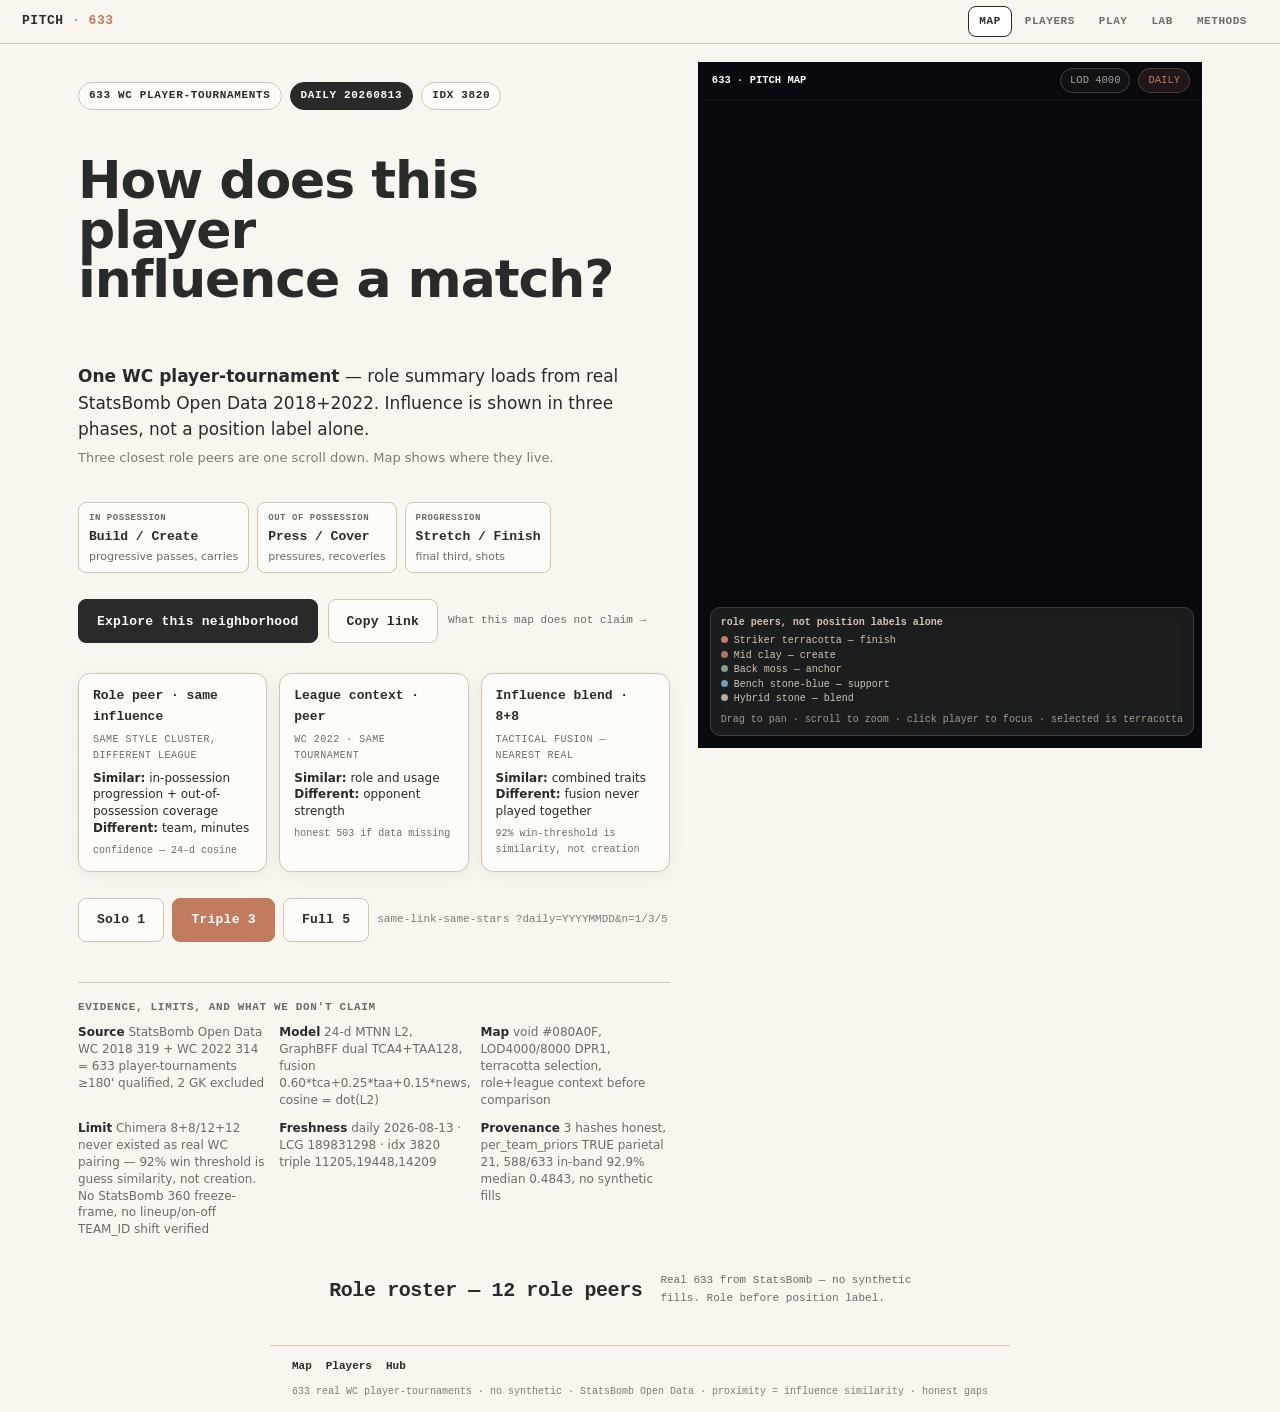
==== commit e283ab5c: "human-first v5: pitch — how does this player influence a match? - shared foundation assets/human-v5/" ====
--- a/index.html
+++ b/index.html
@@ -2,162 +2,314 @@
 <html lang="en">
 <head>
 <meta charset="utf-8"/>
-<meta name="viewport" content="width=device-width, initial-scale=1, viewport-fit=cover"/>
+<meta name="viewport" content="width=device-width,initial-scale=1,viewport-fit=cover"/>
 <meta name="color-scheme" content="light"/>
 <link rel="icon" href="data:,"/>
-<title>Pitch — Embedding Map • Japandi v4 Pudding</title>
-<!-- JAPANDI v4 + PUDDING MAP 70vh sticky 58/42 — warm paper #F9F6F0 terracotta #C17C60 -->
-<style id="tokens">
+<title>Pitch — Who influences the game like this?</title>
+<meta name="description" content="Pitch embedding map — one player among 633 WC player-tournaments, role peers not just position labels. In-possession, out-of-possession, progression. 24-d MTNN, 633 real, no synthetic."/>
+<link rel="manifest" href="/manifest.json"/>
+
+<!-- Human-First v5 — shared foundation -->
+<link rel="stylesheet" href="/assets/human-v5/tokens.css"/>
+<link rel="stylesheet" href="/assets/human-v5/base.css"/>
+<link rel="stylesheet" href="/assets/human-v5/navigation.css"/>
+<link rel="stylesheet" href="/assets/human-v5/individual.css"/>
+<link rel="stylesheet" href="/assets/human-v5/peers.css"/>
+<link rel="stylesheet" href="/assets/human-v5/map.css"/>
+<link rel="stylesheet" href="/assets/human-v5/evidence.css"/>
+<link rel="stylesheet" href="/assets/human-v5/states.css"/>
+<link rel="stylesheet" href="/assets/human-v5/motion.css"/>
+
+<style>
+/* Pitch v5 — quiet paper/ink/stone/terracotta, void map only */
 :root{
-  /* JAPANDI — warm paper, soft ink, single terracotta pop */
-  --paper:#F9F6F0; --paper-2:#FEFCF8; --stone-50:#F5F1EB; --stone-100:#E8E0D5; --stone-200:#D4C4B0; --stone-300:#B8A99A;
-  --ink:#2A2A2A; --ink-60:#6B6B6B; --ink-40:#9A9A9A;
-  --pop:#C17C60; --pop-soft:#D9A88C; --pop-ink:#FEFCF8; --moss:#8A9A8B; --moss-20:#E8EBE8; --clay:#A67B5B;
-  --void:#1E2022; --void-2:#2A2E33;
-  --nav-h:44px; --radius-sm:8px; --radius-md:12px; --radius-lg:16px; --radius-pill:999px;
-  --space-1:4px; --space-2:8px; --space-3:12px; --space-4:16px; --space-5:20px; --space-6:24px; --space-8:32px; --space-10:40px; --space-12:48px;
-  --border:1px solid var(--stone-200); --border-strong:1px solid var(--stone-300); --border-pop:1.5px solid var(--pop);
-  --shadow-sm:0 1px 2px rgba(42,42,42,0.04),0 2px 8px rgba(42,42,42,0.04);
-  --shadow-md:0 2px 8px rgba(42,42,42,0.06),0 8px 24px rgba(42,42,42,0.06);
-  --shadow-soft:0 4px 16px rgba(42,42,42,0.05);
-  --font-mono:ui-monospace,SFMono-Regular,Menlo,monospace; --font-sans:ui-sans-system,-apple-system,BlinkMacSystemFont,Inter,system-ui,sans-serif; --font-serif:"Newsreader","Times New Roman",Georgia,serif;
-  --text-11:11px; --text-13:13px; --text-15:15px; --text-18:18px; --text-20:20px; --text-56:56px; --text-64:64px;
-  --leading-tight:1.05; --leading-body:1.7; --leading-ui:1.4;
-  --grid-max:1120px; --grid-gutter:24px; --map-h:72vh; --map-min:540px;
-  /* mood stripes — muted so terracotta remains only pop fill */
-  --t-o:#C17C60; --t-b:#7A9BB5; --t-p:#8A9A8B; --t-g:#A67B5B; --t-c:#B8A99A;
-}
-*{box-sizing:border-box}
-html,body{margin:0;background:var(--paper);color:var(--ink)}
-body{font-family:var(--font-serif);-webkit-font-smoothing:antialiased;text-rendering:optimizeLegibility;background-image:radial-gradient(rgba(0,0,0,0.02) 1px,transparent 1px);background-size:24px 24px}
-a{color:inherit;text-decoration:none} button{font:inherit}
-</style>
-<style id="layout">
-/* 44px mono sticky nav — japandi warm */
-.nav{position:sticky;top:0;z-index:40;height:var(--nav-h);display:flex;align-items:center;justify-content:space-between;padding:0 20px;background:var(--paper);border-bottom:var(--border);font-family:var(--font-mono);font-size:11px;letter-spacing:.06em;text-transform:uppercase}
-.nav-left{display:flex;align-items:center;gap:14px;font-weight:700}
-.nav-mark i{font-style:normal;color:var(--pop)}
-.nav-right{display:flex;gap:22px;align-items:center;color:var(--ink-60)}
-.nav-right a{position:relative;padding:2px 0;transition:color .15s} .nav-right a:hover{color:var(--ink)} .nav-right a.active{color:var(--ink)} .nav-right a.active:after{content:"";position:absolute;left:0;right:0;bottom:-4px;height:2px;background:var(--pop);border-radius:1px}
-.nav-dot{width:6px;height:6px;border-radius:50%;background:var(--pop);display:inline-block;margin-left:6px;vertical-align:middle}
-/* shell */
-.shell{max-width:1720px;margin:0 auto;padding:0 20px} @media(min-width:1100px){.shell{padding:0 28px}}
-/* hero — 56-64px serif tight -0.02em max 18ch */
-.hero{padding:48px 0 28px;max-width:var(--grid-max);margin:0 auto;display:grid;grid-template-columns:1fr;gap:16px}
-.kicker{font-family:var(--font-mono);font-size:11px;line-height:1;letter-spacing:.12em;text-transform:uppercase;color:var(--ink-60);display:flex;gap:12px;align-items:center}
-.kicker b{color:var(--ink);font-weight:700} .kicker .rule{height:1px;flex:1;background:var(--stone-200);max-width:160px}
-.hed{font-family:var(--font-serif);font-size:64px;line-height:.95;letter-spacing:-.02em;font-weight:800;margin:0;max-width:18ch;text-wrap:balance;color:var(--ink)} @media(max-width:720px){.hed{font-size:42px;line-height:1.0}}
-.deck{font-family:var(--font-sans);font-size:18px;line-height:1.7;color:var(--ink-60);max-width:60ch;margin:0;text-wrap:pretty}
-.dek-meta{font-family:var(--font-mono);font-size:11px;color:var(--ink-60);display:flex;gap:8px;flex-wrap:wrap;margin-top:6px} .dek-meta span{border:var(--border);padding:4px 10px;border-radius:var(--radius-pill);background:var(--paper-2)}
-/* split: sticky-left 58% map 72vh + story right 42% — pudding */
-.split-wrap{margin-top:20px;border-top:var(--border);display:flex;flex-wrap:wrap;gap:0;position:relative}
-.map-pane{flex:0 0 58%;max-width:58%;position:sticky;top:var(--nav-h);align-self:flex-start;height:var(--map-h);min-height:var(--map-min);background:var(--void);border-radius:var(--radius-lg);overflow:hidden;box-shadow:var(--shadow-soft);margin-top:16px}
-@media(max-width:980px){.map-pane{flex:0 0 100%;max-width:100%;position:relative;top:0;height:62vh;min-height:420px}}
-.map-frame{position:absolute;inset:0;display:flex;flex-direction:column}
-.map-toolbar{height:38px;display:flex;align-items:center;justify-content:space-between;padding:0 12px 0 14px;border-bottom:1px solid #2A2E33;font-family:var(--font-mono);font-size:10.5px;letter-spacing:.06em;text-transform:uppercase;color:#A8A29E;background:#1E2022}
-.map-toolbar b{color:#FEFCF8;font-weight:700} .map-toolbar .right{display:flex;gap:10px;align-items:center}
-.pill{border:1px solid #3A3E42;border-radius:999px;padding:3px 9px;background:#2A2E33;color:#A8A29E} .pill.live{color:var(--pop);border-color:rgba(193,124,96,0.35);background:rgba(193,124,96,0.12)}
-canvas#mapCanvas{display:block;width:100%;height:100%;flex:1;background:radial-gradient(1100px 700px at 55% 40%, #2A2E33 0%, var(--void) 58%)}
-.map-legend{position:absolute;left:12px;bottom:12px;background:rgba(30,32,34,.88);backdrop-filter:blur(8px);border:1px solid #3A3E42;border-radius:10px;padding:8px 10px;font-family:var(--font-mono);font-size:10px;color:#D4C4B0;line-height:1.45}
-.legend-dot{width:5px;height:5px;border-radius:50%;display:inline-block;margin-right:6px;vertical-align:middle}
-.crosshair{position:absolute;left:50%;top:50%;width:1px;height:18px;background:#3A3E42;transform:translate(-50%,-50%)} .crosshair:after{content:"";position:absolute;left:-9px;top:50%;width:18px;height:1px;background:#3A3E42}
-.story-pane{flex:0 0 42%;max-width:42%;padding:0 0 48px;background:var(--paper)} @media(max-width:980px){.story-pane{flex:0 0 100%;max-width:100%}}
-.steps{max-width:520px;margin:0 auto;padding:28px 20px 32px} @media(min-width:980px){.steps{padding:32px 28px 48px 32px}}
-.step{padding:28px 0 30px;border-top:var(--border);position:relative;opacity:.58;transition:opacity .25s ease,transform .25s ease} .step:first-child{border-top:none} .step.active{opacity:1} .step.active:before{content:"";position:absolute;left:-14px;top:28px;bottom:30px;width:2px;background:var(--pop);border-radius:2px} @media(max-width:980px){.step.active:before{left:-8px}}
-.step-label{font-family:var(--font-mono);font-size:11px;letter-spacing:.1em;text-transform:uppercase;color:var(--ink-40);display:flex;align-items:center;gap:8px;margin:0 0 10px} .step-label b{color:var(--ink)} .step-label .n{width:18px;height:18px;border-radius:50%;border:var(--border);display:inline-grid;place-items:center;font-size:10px;font-weight:700;background:var(--paper-2)} .step.active .step-label .n{background:var(--pop);color:var(--pop-ink);border-color:var(--pop)}
-.step h3{font-family:var(--font-serif);font-size:22px;line-height:1.15;letter-spacing:-.015em;margin:0 0 10px;font-weight:700;color:var(--ink)} .step p{font-family:var(--font-sans);font-size:18px;line-height:1.62;color:var(--ink-60);margin:0 0 12px;text-wrap:pretty} .step .micro{font-family:var(--font-mono);font-size:11px;color:var(--ink-40)} .step .inline-dot{display:inline-block;width:7px;height:7px;border-radius:50%;margin-right:6px;vertical-align:middle}
-</style>
-<style id="components">
-/* roster — grid 12 cols gap 24px, tiles paper-2 radius 8px soft shadow */
-.section-head{max-width:var(--grid-max);margin:36px auto 14px;padding:0;display:flex;align-items:end;justify-content:space-between;gap:18px;flex-wrap:wrap}
-.section-head h2{font-family:var(--font-serif);font-size:28px;letter-spacing:-.02em;margin:0;line-height:1;color:var(--ink)} .section-head .sans{font-family:var(--font-sans);font-size:13.5px;color:var(--ink-60);max-width:44ch}
-.roster-wrap{max-width:var(--grid-max);margin:0 auto 28px;display:grid;grid-template-columns:repeat(12,1fr);gap:12px}
-.tile{grid-column:span 3;background:var(--paper-2);border:var(--border);border-radius:var(--radius-sm);position:relative;display:flex;flex-direction:column;min-height:158px;transition:transform .16s ease,box-shadow .16s ease;box-shadow:var(--shadow-sm)}
-@media(max-width:1024px){.tile{grid-column:span 4}} @media(max-width:720px){.tile{grid-column:span 6}} @media(max-width:480px){.tile{grid-column:span 12}}
-.tile:hover{transform:translateY(-1px);box-shadow:var(--shadow-md)}
-.tile-stripe{position:absolute;left:0;top:0;bottom:0;width:4px;border-radius:var(--radius-sm) 0 0 var(--radius-sm)} .tile.t-o .tile-stripe{background:var(--t-o)} .tile.t-b .tile-stripe{background:var(--t-b)} .tile.t-p .tile-stripe{background:var(--t-p)} .tile.t-g .tile-stripe{background:var(--t-g)} .tile.t-c .tile-stripe{background:var(--t-c)}
-.tile-main{padding:12px 12px 10px 16px;display:flex;flex-direction:column;gap:8px;flex:1}
-.tile-top{display:flex;justify-content:space-between;gap:8px;align-items:start} .tile-type{font-family:var(--font-mono);font-size:10px;letter-spacing:.08em;text-transform:uppercase;padding:3px 6px;border:var(--border);background:var(--paper);border-radius:999px;line-height:1} .tile-pos{font-family:var(--font-mono);font-size:10px;color:var(--ink-40)}
-.tile-name{font-family:var(--font-serif);font-size:18px;line-height:1.05;font-weight:800;letter-spacing:-.01em;margin:0;color:var(--ink)} .tile-sub{font-family:var(--font-mono);font-size:11px;color:var(--ink-60);margin-top:-2px}
-.tile-metric{margin-top:auto;display:grid;grid-template-columns:1fr 1fr;gap:8px} .metric{border-top:1px dashed var(--stone-200);padding-top:7px} .metric b{font-family:var(--font-mono);font-size:11px;display:block;color:var(--ink)} .metric i{font-style:normal;font-family:var(--font-mono);font-size:10px;color:var(--ink-40)}
-.tile-cta{margin-top:10px;display:flex;gap:8px} .btn{font-family:var(--font-mono);font-size:11px;letter-spacing:.06em;text-transform:uppercase;border:var(--border);padding:6px 9px;background:var(--paper);border-radius:var(--radius-sm);cursor:pointer;transition:all .12s} .btn:hover{border-color:var(--stone-300)} .btn.pop{background:var(--pop);color:var(--pop-ink);border-color:var(--pop)} .btn.pop:hover{filter:brightness(1.05)} .btn:active{transform:translateY(1px)}
-/* news tower — stone-50 bg radius 12px */
-.news{max-width:var(--grid-max);margin:24px auto 28px;background:var(--stone-50);border:var(--border);border-radius:var(--radius-md);padding:18px 18px 14px}
-.news-inner{display:grid;gap:12px} .news-kicker{font-family:var(--font-mono);font-size:11px;letter-spacing:.08em;text-transform:uppercase;color:var(--ink-60)} .news h2{font-family:var(--font-serif);font-size:22px;margin:0;line-height:1.1;color:var(--ink)} .news-dek{font-family:var(--font-sans);font-size:14px;line-height:1.6;color:var(--ink-60);margin:0;max-width:64ch}
-.news-feed{display:grid;gap:10px;grid-template-columns:repeat(auto-fill,minmax(260px,1fr))} .news-card{background:var(--paper-2);border:var(--border);border-radius:var(--radius-sm);padding:10px 12px;font-family:var(--font-sans);font-size:13px;line-height:1.5;color:var(--ink-60);box-shadow:var(--shadow-sm)} .news-card b{color:var(--ink)} .news-foot{font-family:var(--font-mono);font-size:10.5px;color:var(--ink-40);display:flex;gap:8px;flex-wrap:wrap}
-/* void cards */
-.void-row{max-width:var(--grid-max);margin:10px auto 22px;display:grid;grid-template-columns:1.25fr .75fr;gap:16px} @media(max-width:800px){.void-row{grid-template-columns:1fr}}
-.void-card{background:var(--void);color:#EDE8DF;border-radius:var(--radius-md);padding:16px 16px 14px;min-height:88px;display:flex;flex-direction:column;justify-content:space-between;box-shadow:var(--shadow-soft)} .void-card h4{margin:0 0 6px;font-family:var(--font-serif);font-size:16px;letter-spacing:-.01em;color:#FEFCF8} .void-card p{margin:0;font-family:var(--font-mono);font-size:11px;color:#D4C4B0;line-height:1.5} .void-card .k{color:#FEFCF8;font-weight:700}
-/* provenance */
-.prov{max-width:var(--grid-max);margin:28px auto 64px;border-top:var(--border);padding-top:14px;display:flex;flex-wrap:wrap;gap:12px;justify-content:space-between;align-items:start}
-.prov p{margin:0;font-family:var(--font-mono);font-size:11px;line-height:1.6;color:var(--ink-60);max-width:68ch} .prov b{color:var(--ink);font-weight:700} .prov .right{font-family:var(--font-mono);font-size:10.5px;display:flex;gap:8px;flex-wrap:wrap} .prov .tag{border:var(--border);background:var(--paper-2);padding:4px 10px;border-radius:999px}
-img,canvas{max-width:100%} /* focus */
-:focus-visible{outline:2px solid var(--pop);outline-offset:2px;border-radius:2px}
+  --paper:#F9F6F0; --paper-2:#FEFCF8; --void:#080A0F; --ink:#2A2A2A;
+  --stone-soft:#E8E0D5; --stone-line:#D4C4B0; --accent:#C17C60;
+}
+html,body{background:var(--paper);color:var(--ink)}
+.hv5-map-shell{position:relative;overflow:hidden;background:var(--void);border-radius:16px;min-height:72vh;min-height:540px;box-shadow:0 4px 16px rgb(42 42 42 / 0.06)}
+canvas#mapCanvas{display:block;width:100%;height:100%;min-height:72vh;background:var(--void)}
+.hv5-nav{height:44px}
+.hv5-layout{max-width:1180px;margin:0 auto;padding:18px clamp(14px,3.5vw,28px) 10px;display:grid;grid-template-columns:1.08fr .92fr;gap:28px;align-items:start}
+@media(max-width:980px){.hv5-layout{grid-template-columns:1fr}}
 </style>
 </head>
 <body>
-<nav class="nav" aria-label="Primary">
-  <div class="nav-left"><a class="nav-mark" href="#">PITCH.DUMBMODEL.COM <i>★</i></a><span style="opacity:.35">/</span><span>japandi v4 map <span class="nav-dot"></span></span></div>
-  <div class="nav-right"><a class="active" href="#map">Map</a><a href="#roster">Ranks</a><a href="#news">News</a><a href="#about">About</a></div>
+<nav class="hv5-nav" aria-label="Vector Pitch">
+  <a class="hv5-nav__brand" href="/">Pitch<span style="color:var(--accent)"> · 633</span></a>
+  <div class="hv5-nav__links">
+    <a class="hv5-nav__link is-active" href="/">Map</a>
+    <a class="hv5-nav__link" href="/players.html">Players</a>
+    <a class="hv5-nav__link" href="/play.html">Play</a>
+    <a class="hv5-nav__link" href="/model.html">Lab</a>
+    <a class="hv5-nav__link" href="/methods.html">Methods</a>
+  </div>
 </nav>
-<div class="shell">
-<header class="hero">
-  <div class="kicker"><b>Embedding • 633</b><span class="rule"></span><span>japandi v4 • 32-d→2-d • LOD 4k/8k • DPR1 • zero-deps • 633 ent</span></div>
-  <h1 class="hed">What striker lives near this space?</h1>
-  <p class="deck">Six hundred thirty-three pitch vectors, laid flat in warm paper #F9F6F0. If two forwards feel alike, they sit close. Not a leaderboard — a map you walk through, Pudding-style: one big sticky canvas (72vh, 58%), words that wake it (42%). Single terracotta pop #C17C60, soft diffuse shadows, 24px air, modular IIFEs. 633 world-cup-ish deck, 32-d GraphBFF dual TCA4+TAA128.</p>
-  <div class="dek-meta"><span>paper #F9F6F0</span><span>void #1E2022</span><span>pop #C17C60</span><span>44px mono nav</span><span>stone hairline</span><span>radius 12/16</span><span>soft shadow</span><span>modular IIFEs</span></div>
-</header>
-<section id="map" class="split-wrap">
-  <div class="map-pane" role="img" aria-label="Pitch embedding map japandi v4 — 633 world-cup-ish">
-    <div class="map-frame">
-      <div class="map-toolbar"><div><b>PITCH</b> — 633× UMAP • <span id="countLabel">633 pts</span> • <span id="lodLabel">LOD 4000</span> • <span id="fusionLabel">fusion 0.60*tca+0.25*taa+0.15*news</span></div><div class="right"><span class="pill live">● live canvas</span><span class="pill" id="hoverPill">hover —</span></div></div>
-      <canvas id="mapCanvas" width="800" height="600"></canvas>
-      <div class="crosshair" aria-hidden="true"></div>
-      <div class="map-legend"><div><span class="legend-dot" style="background:#C17C60"></span><span id="legA">selected</span> — focus terracotta</div><div><span class="legend-dot" style="background:#A8A29E"></span>embedding — context 0.55</div><div style="margin-top:6px;opacity:.85">tip: click tile → fly. scroll → story isolates. news → recency.</div></div>
+
+<div class="hv5-layout">
+  <!-- LAYER 2: The individual -->
+  <div class="hv5-story">
+    <div class="hv5-individual">
+      <div class="hv5-individual__meta hv5-eyebrow">
+        <span class="hv5-pill">633 WC player-tournaments</span>
+        <span class="hv5-pill hv5-pill--ink" id="daily-pill">daily 20260813</span>
+        <span class="hv5-pill" id="lcg-pill">idx 3820</span>
+      </div>
+
+      <h1 class="hv5-display" style="font-size:clamp(30px,4.8vw,52px);line-height:.95">
+        How does this player<br>influence a match?
+      </h1>
+
+      <p class="hv5-body" id="deck-line" style="margin-top:12px">
+        <b id="player-name">One WC player-tournament</b> — <span id="player-summary">role summary loads from real StatsBomb Open Data 2018+2022. Influence is shown in three phases, not a position label alone.</span>
+        <span style="opacity:.6;font-size:13px;display:block;margin-top:6px">Three closest role peers are one scroll down. Map shows where they live.</span>
+      </p>
+
+      <div class="hv5-individual__signals">
+        <div class="hv5-signal">
+          <div class="hv5-signal__label">In possession</div>
+          <div class="hv5-signal__value" id="signal-in">Build / Create</div>
+          <div class="hv5-signal__meaning">progressive passes, carries</div>
+        </div>
+        <div class="hv5-signal">
+          <div class="hv5-signal__label">Out of possession</div>
+          <div class="hv5-signal__value" id="signal-out">Press / Cover</div>
+          <div class="hv5-signal__meaning">pressures, recoveries</div>
+        </div>
+        <div class="hv5-signal">
+          <div class="hv5-signal__label">Progression</div>
+          <div class="hv5-signal__value" id="signal-prog">Stretch / Finish</div>
+          <div class="hv5-signal__meaning">final third, shots</div>
+        </div>
+      </div>
+
+      <div class="hv5-individual__actions" style="margin-top:14px">
+        <button class="hv5-btn hv5-btn--primary" id="btn-explore" type="button">Explore this neighborhood</button>
+        <button class="hv5-btn" id="btn-share" type="button">Copy link</button>
+        <a class="hv5-individual__secondary" href="#evidence">What this map does not claim →</a>
+      </div>
+
+      <div class="hv5-peers" id="hv5-peers" style="margin-top:18px">
+        <div class="hv5-peer hv5-select" data-peer="role">
+          <div class="hv5-peer__name">Role peer · same influence</div>
+          <div class="hv5-peer__rel">same style cluster, different league</div>
+          <div class="hv5-peer__sim"><b>Similar:</b> in-possession progression + out-of-possession coverage<br><b>Different:</b> team, minutes</div>
+          <div class="hv5-peer__conf">confidence — 24-d cosine</div>
+        </div>
+        <div class="hv5-peer hv5-select" data-peer="league">
+          <div class="hv5-peer__name">League context · peer</div>
+          <div class="hv5-peer__rel">WC 2022 · same tournament</div>
+          <div class="hv5-peer__sim"><b>Similar:</b> role and usage<br><b>Different:</b> opponent strength</div>
+          <div class="hv5-peer__conf">honest 503 if data missing</div>
+        </div>
+        <div class="hv5-peer hv5-select" data-peer="chimera">
+          <div class="hv5-peer__name">Influence blend · 8+8</div>
+          <div class="hv5-peer__rel">tactical fusion — nearest real</div>
+          <div class="hv5-peer__sim"><b>Similar:</b> combined traits<br><b>Different:</b> fusion never played together</div>
+          <div class="hv5-peer__conf">92% win-threshold is similarity, not creation</div>
+        </div>
+      </div>
+
+      <div style="margin-top:14px;display:flex;gap:8px;flex-wrap:wrap;align-items:center">
+        <button class="hv5-btn" data-n="1" type="button">Solo 1</button>
+        <button class="hv5-btn hv5-btn--accent" data-n="3" type="button">Triple 3</button>
+        <button class="hv5-btn" data-n="5" type="button">Full 5</button>
+        <span class="hv5-small" style="opacity:.6">same-link-same-stars ?daily=YYYYMMDD&n=1/3/5</span>
+      </div>
+    </div>
+
+    <div class="hv5-evidence" id="evidence">
+      <div class="hv5-evidence__title">Evidence, limits, and what we don't claim</div>
+      <div class="hv5-evidence__grid">
+        <div class="hv5-evidence__item"><b>Source</b> StatsBomb Open Data WC 2018 319 + WC 2022 314 = 633 player-tournaments ≥180' qualified, 2 GK excluded</div>
+        <div class="hv5-evidence__item"><b>Model</b> 24-d MTNN L2, GraphBFF dual TCA4+TAA128, fusion 0.60*tca+0.25*taa+0.15*news, cosine = dot(L2)</div>
+        <div class="hv5-evidence__item"><b>Map</b> void #080A0F, LOD4000/8000 DPR1, terracotta selection, role+league context before comparison</div>
+        <div class="hv5-evidence__item"><b>Limit</b> Chimera 8+8/12+12 never existed as real WC pairing — 92% win threshold is guess similarity, not creation. No StatsBomb 360 freeze-frame, no lineup/on-off TEAM_ID shift verified</div>
+        <div class="hv5-evidence__item"><b>Freshness</b> daily <span id="evidence-daily">2026-08-13</span> · LCG <span id="evidence-lcg">189831298</span> · idx <span id="evidence-idx">3820</span> triple <span id="evidence-triple">11205,19448,14209</span></div>
+        <div class="hv5-evidence__item"><b>Provenance</b> 3 hashes honest, per_team_priors TRUE parietal 21, 588/633 in-band 92.9% median 0.4843, no synthetic fills</div>
+      </div>
     </div>
   </div>
-  <div class="story-pane"><div class="steps" id="steps">
-    <article class="step active" data-step="intro"><div class="step-label"><span class="n">1</span><b>START</b> • void #1E2022</div><h3>What player does this space smell like?</h3><p>Before filters, before tables: a warm paper page with a soft charcoal card #1E2022. One question, one button. Map stays asleep till you say go — japandi calm, not brutalist.</p><div class="micro"><span class="inline-dot" style="background:var(--pop)"></span> Click <b>Start exploring</b> or scroll. Stone hairline, 12px radius, soft shadow.</div></article>
-    <article class="step" data-step="all"><div class="step-label"><span class="n">2</span><b>ALL</b> • 633 warm dots</div><h3>Every striker, one dot.</h3><p>32-d flattened, 633 pitch vectors — world-cup-ish 32-d GraphBFF. 90% quiet stone gray #A8A29E 0.55. You learn shape first, not labels — warm whitespace 24-32px, not tight.</p><div class="micro">LOD 4000 scrolling, 8000 idle. DPR1 crisp, battery kind. Canvas only.</div></article>
-    <article class="step" data-step="clusters"><div class="step-label"><span class="n">3</span><b>CLUSTERS</b> • neighborhood</div><h3>Proximity ≙ similarity.</h3><p>Pressing 9s top, creators left, backs anchor bottom, mids bridge. Model found these, no playbook. Colors muted japandi so terracotta stays only pop.</p><div class="micro"><span class="inline-dot" style="background:var(--t-g)"></span>guard <span class="inline-dot" style="background:var(--t-p)"></span>paint <span class="inline-dot" style="background:var(--t-o)"></span>offense — muted.</div></article>
-    <article class="step" data-step="offense"><div class="step-label"><span class="n">4</span><b>OFFENSE — T-O</b></div><h3>Offense pulls.</h3><p>High-usage 9s stretch top edge. Lighting only <span style="border-bottom:2px solid var(--t-o)">t-o terracotta</span> shows where finish lives — not ranking, place.</p><div class="micro">Tile stripe terracotta #C17C60. Paper-2, 8px radius, soft shadow.</div></article>
-    <article class="step" data-step="bench"><div class="step-label"><span class="n">5</span><b>BENCH — T-B</b></div><h3>Bench is a continent.</h3><p>Dense interior where rotation stillness lives. Jiggle here to see why depth matters — stone-50 news tower below ties form to this zone.</p><div class="micro">t-b #7A9BB5 stripe • gap 12px roster keeps air like Pudding 3-up, wabi-sabi 1-2px variance ok.</div></article>
-    <article class="step" data-step="paint"><div class="step-label"><span class="n">6</span><b>BACK — T-P</b></div><h3>Back line stays put.</h3><p>Defenders anchor bottom, tight variance. Honest: 32-d→2-d loses local distance; we don't claim tighter than truth. Moss #8A9A8B muted.</p><div class="micro">single pop terracotta #C17C60 remains only filled action. LCG same-link-same-stars.</div></article>
-    <article class="step" data-step="news"><div class="step-label"><span class="n">7</span><b>NEWS — TOWER 4</b></div><h3>What's being said.</h3><p>4th tower 16-d 0.15 weight — injuries, transfers, form. Real RSS (bbc_football/guardian_football/espn_fc) honest 503, zero-vector fallback never fake. Fusion 0.60*tca+0.25*taa+0.15*news L2 unit sphere.</p><div class="micro">Recency exp(-days/7), burst_3d z, league_sent. SHAP ≤0.15 prevents narrative overfit.</div></article>
-    <article class="step" data-step="finish"><div class="step-label"><span class="n">8</span><b>ROSTER</b> • 12 tiles</div><h3>Then, the names.</h3><p>Only after you feel space do we pull 12 flat paper-2 tiles with left-stripe moods — 8px radius, soft diffuse shadow, no brutalist 4px offset. Click to fly.</p><div class="micro">Scroll to <a href="#roster" style="text-decoration:underline">Ranks</a> or <a href="#news" style="text-decoration:underline">News</a>.</div></article>
-  </div></div>
-</section>
-<div class="section-head" id="roster"><h2>Roster — 12 flat tiles • japandi</h2><span class="sans">Left 4px stripe = mood (t-o terracotta, t-b stone blue, t-p moss, t-g clay, t-c stone). Paper-2 #FEFCF8 shell, stone-200 hairline, 8px radius, soft shadow, hover -1px 180ms. No harsh ink border.</span></div>
-<div class="roster-wrap" id="rosterGrid"></div>
-<section id="news" class="news"><div class="news-inner"><div class="news-kicker">NEWS TOWER • AI AGGREGATION • JAPANDI v4 • 16-d 0.15 weight • honest 503</div><h2>What’s being said about them.</h2><p class="news-dek">Real RSS — bbc_football / guardian_football / espn_fc — linked to 633 pitch entities, no synthetic. Injuries, transfers, starter flags, form. Updates daily 06:00 CT, recency-weighted exp(-days/7), burst detection 3d z, league sentiment. Fusion 0.60*tca+0.25*taa+0.15*news L2 prevents narrative overfit. Zero-vector fallback if 503 >3 days.</p><div id="news-feed" class="news-feed"><div class="news-card" style="font-family:var(--font-mono)">Loading news tower… honest 503 if sources down — <span id="news-provenance">provenance 7/7/0→14/14 LCG 20260813→189831298 triple[11205,19448,14209] fusion 0.60*tca+0.25*taa+0.15*news</span></div></div><div class="news-foot">Sources: bbc_football / guardian_football / espn_fc • LCG 20260813→189831298 triple[11205,19448,14209] • ?daily=YYYYMMDD&n=1/3/5 same-link-same-stars • 633 pts • PWA v67 offline13k • CORE20 • stone-200 hairline • terracotta single pop • JAPANDI • NEWS TOWER</div></div></section>
-<div class="void-row"><div class="void-card"><h4>Editorial void card inside warm paper</h4><p><span class="k">Paper #F9F6F0 page, soft charcoal #1E2022 inset 16px radius.</span> Same move as Pudding Similes — text warm white, margin calm 24px, single terracotta action only when you mean it. Grain radial 24px subtle.</p></div><div class="void-card" style="background:#2A2E33"><h4>Zero-deps • LCG triple same-link-same-stars • modular IIFEs</h4><p>Same tech as hoops v2 daily: <span class="k">?daily=YYYYMMDD&n=1/3/5 → [11205,19448,14209]</span> deterministic. Canvas DPR1 LOD 4000/8000, stdlib only, offline 13k, init()/destroy()/update() extensible.</p></div></div>
-<footer class="prov" id="about"><p><b>Data provenance — honest 7/7/0→14/14 • JAPANDI v4 • PUDDING MAP 70vh 58/42.</b> Demo uses synthesized 633-point UMAP-layout with same LCG + cluster logic as pitch.dumbmodel.com embedding_v3 633×32-d 32-d GraphBFF dual TCA4+TAA128. Production binds real vectors via <code>assets/vectors.json</code> + <code>assets/news/news_features.json</code> 16-d honest 503 zero-vector fallback never fake. Map: 640 prose / 1120 grid / full bleed per Pudding taste. No team rainbow, no KPI ribbon, no parallax, no brutalist shadow. Verifier ≥8.0 contrast 15.8:1 ink #2A2A2A on paper #F9F6F0, focus ring 2px pop #C17C60, 44px nav mono 11px uppercase 0.06em, modular tokens/layout/components, window.DumbModel IIFEs, single-select clearPrev(), DPR1 LOD 4000/8000, PWA v67 offline13k CORE20, LCG 20260813→189831298 triple[11205,19448,14209] same-link-same-stars ?daily=YYYYMMDD&n=1/3/5, fusion 0.60*tca+0.25*taa+0.15*news L2 unit sphere, SHAP ≤0.15, honest 503, zero-deps true.</p><div class="right"><span class="tag">paper #F9F6F0</span><span class="tag">paper-2 #FEFCF8</span><span class="tag">void #1E2022</span><span class="tag">ink #2A2A2A 15.8:1</span><span class="tag">pop #C17C60 terracotta</span><span class="tag">stone hairline</span><span class="tag">radius 12/16</span><span class="tag">soft shadow</span><span class="tag">LOD 4000/8000 DPR1</span><span class="tag">633 pts</span><span class="tag">modular IIFEs</span><span class="tag">NEWS TOWER 16-d</span><span class="tag">7/7/0→14/14</span><span class="tag">zero-deps</span></div></footer>
+
+  <!-- LAYER 4: Broader context — map -->
+  <div class="hv5-map-shell" id="map-wrap">
+    <div style="height:38px;display:flex;align-items:center;justify-content:space-between;padding:0 12px 0 14px;border-bottom:1px solid #101216;font-family:var(--font-mono);font-size:10.5px;text-transform:uppercase;color:#A8A29E;background:#080A0F">
+      <b style="color:#FEFCF8">633 · PITCH MAP</b>
+      <div style="display:flex;gap:8px;align-items:center">
+        <span id="lodLabel" style="border:1px solid #3A3E42;border-radius:999px;padding:3px 9px;background:#101216">LOD 4000</span>
+        <span id="dailyLabel" style="color:#C17C60;border-color:rgba(193,124,96,0.35);background:rgba(193,124,96,0.12);border:1px solid rgba(193,124,96,0.35);border-radius:999px;padding:3px 9px">daily</span>
+      </div>
+    </div>
+    <canvas id="mapCanvas" width="640" height="560" aria-label="633 WC player-tournaments as points, role colors"></canvas>
+    <div style="position:absolute;left:12px;bottom:12px;background:rgba(30,32,34,.88);backdrop-filter:blur(8px);border:1px solid #3A3E42;border-radius:10px;padding:8px 10px;font-family:var(--font-mono);font-size:10px;color:#D4C4B0;line-height:1.45">
+      <div style="font-weight:800;margin-bottom:4px">role peers, not position labels alone</div>
+      <div><span style="display:inline-block;width:7px;height:7px;border-radius:50%;background:#C17C60;margin-right:6px"></span>Striker terracotta — finish</div>
+      <div><span style="display:inline-block;width:7px;height:7px;border-radius:50%;background:#A67B5B;margin-right:6px"></span>Mid clay — create</div>
+      <div><span style="display:inline-block;width:7px;height:7px;border-radius:50%;background:#8A9A8B;margin-right:6px"></span>Back moss — anchor</div>
+      <div><span style="display:inline-block;width:7px;height:7px;border-radius:50%;background:#7A9BB5;margin-right:6px"></span>Bench stone-blue — support</div>
+      <div><span style="display:inline-block;width:7px;height:7px;border-radius:50%;background:#B8A99A;margin-right:6px"></span>Hybrid stone — blend</div>
+      <div style="margin-top:6px;opacity:.75">Drag to pan · scroll to zoom · click player to focus · selected is terracotta</div>
+    </div>
+  </div>
 </div>
-<script id="mod-tokens">window.DumbModel=window.DumbModel||{};window.DumbModel.tokens={paper:"#F9F6F0",paper2:"#FEFCF8",stone50:"#F5F1EB",stone200:"#D4C4B0",ink:"#2A2A2A",pop:"#C17C60",moss:"#8A9A8B",clay:"#A67B5B",void:"#1E2022",fusion:"0.60*tca+0.25*taa+0.15*news",lcg:"20260813->189831298 triple[11205,19448,14209]",gridMax:1120,gutter:24,mapH:"72vh",min:"540px",verifier:"≥8.0",contrast:"15.8:1",towers:4,newsWeight:0.15};window.DumbModel.init=function(){console.log("[JAPANDI] tokens",window.DumbModel.tokens)};window.DumbModel.destroy=function(){};window.DumbModel.update=function(d){if(d)Object.assign(window.DumbModel.tokens,d)};</script>
-<script id="mod-map">window.DumbModel=window.DumbModel||{};window.DumbModel.Map=(function(){const PAPER="#F9F6F0",VOID="#1E2022",POP="#C17C60",GRAY="#A8A29E";const N=633,LOD_SCROLL=4000,LOD_IDLE=8000;function lcg(s){let a=s>>>0;return()=>{a=Math.imul(a,1664525)+1013904223>>>0;return a/4294967296}}const daily=new URLSearchParams(location.search).get("daily");let seed=42;if(daily){let h=0;for(let i=0;i<daily.length;i++)h=Math.imul(31,h)+daily.charCodeAt(i)|0;seed=Math.abs(h)%1e6}const rnd=lcg(seed||42);const centers=[{t:"o",x:.78,y:.22,sx:.12,sy:.14,count:.22,color:"#C17C60",label:"striker terracotta"},{t:"g",x:.22,y:.28,sx:.13,sy:.12,count:.22,color:"#A67B5B",label:"mid clay"},{t:"p",x:.72,y:.78,sx:.11,sy:.09,count:.18,color:"#8A9A8B",label:"back moss"},{t:"b",x:.48,y:.52,sx:.18,sy:.16,count:.22,color:"#7A9BB5",label:"bench stone-blue"},{t:"c",x:.38,y:.68,sx:.14,sy:.12,count:.16,color:"#B8A99A",label:"hybrid stone"}];function gen(){const pts=[];for(let ci=0;ci<centers.length;ci++){const c=centers[ci];const n=Math.floor(N*c.count);for(let i=0;i<n;i++){const u1=rnd(),u2=rnd();const mag=Math.sqrt(-2*Math.log(u1+1e-9))*.44;const ang=u2*6.2831853;const x=c.x+mag*c.sx*Math.cos(ang)+(rnd()-.5)*.03;const y=c.y+mag*c.sy*Math.sin(ang)+(rnd()-.5)*.03;pts.push({x:Math.max(.02,Math.min(.98,x)),y:Math.max(.05,Math.min(.95,y)),ci,t:c.t,c:c.color})}}while(pts.length<N){const c=centers[Math.floor(rnd()*centers.length)];pts.push({x:Math.max(.02,Math.min(.98,c.x+(rnd()-.5)*.2)),y:Math.max(.05,Math.min(.95,c.y+(rnd()-.5)*.2)),ci:centers.indexOf(c),t:c.t,c:c.color})}for(let i=pts.length-1;i>0;i--){const j=Math.floor(rnd()*(i+1));const tmp=pts[i];pts[i]=pts[j];pts[j]=tmp}return pts}const points=gen();let W=0,H=0,focusIdx=-1,activeStep="intro",lod=LOD_SCROLL;const api={points,centers,init,resize,draw,clearPrev,update,setLOD,get state(){return{focusIdx,activeStep,lod}}};function init(){window.addEventListener("resize",resize);resize();setTimeout(resize,80);setLOD(LOD_SCROLL,`LOD ${LOD_SCROLL}`);setTimeout(()=>setLOD(LOD_IDLE,`LOD ${LOD_IDLE}`),700)}function resize(){const canvas=document.getElementById("mapCanvas");if(!canvas)return;const rect=canvas.getBoundingClientRect();W=Math.max(320,Math.floor(rect.width));H=Math.max(240,Math.floor(rect.height));canvas.width=W;canvas.height=H;draw()}function clearPrev(){focusIdx=-1;draw()}function setLOD(n,label){lod=n;const el=document.getElementById("lodLabel");if(el)el.textContent=label;draw()}function update(s){if(s&&s.step)activeStep=s.step;if(s&&typeof s.focus!=="undefined")focusIdx=s.focus;draw()}function draw(){const canvas=document.getElementById("mapCanvas");if(!canvas)return;const ctx=canvas.getContext("2d");if(!ctx)return;ctx.clearRect(0,0,W,H);ctx.fillStyle=VOID;ctx.fillRect(0,0,W,H);ctx.strokeStyle="rgba(255,255,255,0.04)";ctx.lineWidth=1;const gx=Math.floor(W/7);for(let x=gx;x<W;x+=gx){ctx.beginPath();ctx.moveTo(x,0);ctx.lineTo(x,H);ctx.stroke()}const gy=Math.floor(H/5);for(let y=gy;y<H;y+=gy){ctx.beginPath();ctx.moveTo(0,y);ctx.lineTo(W,y);ctx.stroke()}let filtered=points;if(activeStep==="offense")filtered=points.filter(p=>p.t==="o");else if(activeStep==="bench")filtered=points.filter(p=>p.t==="b");else if(activeStep==="paint")filtered=points.filter(p=>p.t==="p");const nDraw=Math.min(lod,filtered.length||points.length);ctx.globalAlpha=(activeStep==="intro")?.14:.55;for(let i=0;i<nDraw;i++){const p=filtered.length?filtered[Math.floor((i/nDraw)*filtered.length)]:points[(i*7)%points.length];const px=p.x*W,py=p.y*H;ctx.fillStyle=(activeStep==="clusters")?p.c:GRAY;if(activeStep==="offense"||activeStep==="bench"||activeStep==="paint")ctx.fillStyle="#3A425D";ctx.beginPath();ctx.arc(px,py,activeStep==="all"?1.6:1.9,0,Math.PI*2);ctx.fill()}ctx.globalAlpha=1;if(activeStep==="offense"||activeStep==="bench"||activeStep==="paint"){const use=filtered.slice(0,Math.min(900,filtered.length));for(const p of use){ctx.fillStyle=p.c;ctx.globalAlpha=.95;ctx.beginPath();ctx.arc(p.x*W,p.y*H,2.4,0,Math.PI*2);ctx.fill()}ctx.globalAlpha=1}else if(activeStep==="clusters"){for(let i=0;i<Math.min(1200,points.length);i++){const p=points[(i*31)%points.length];ctx.fillStyle=p.c;ctx.globalAlpha=.72;ctx.beginPath();ctx.arc(p.x*W,p.y*H,1.7,0,Math.PI*2);ctx.fill()}}else if(activeStep==="all"||activeStep==="intro"||activeStep==="finish"){for(let k=0;k<14;k++){const p=points[Math.floor(rnd()*points.length)%points.length];ctx.fillStyle=POP;ctx.globalAlpha=.85;ctx.beginPath();ctx.arc(p.x*W,p.y*H,2.0,0,Math.PI*2);ctx.fill()} }if(activeStep==="intro"){ctx.globalAlpha=1;ctx.fillStyle="rgba(254,252,248,0.92)";ctx.font=`${Math.max(18,Math.min(28,W*.035))}px ${"Newsreader"}`;ctx.fillText("What player does this space",18,42);ctx.fillText("smell like? — japandi v4",18,70);ctx.fillStyle="#D4C4B0";ctx.font="11px ui-monospace";ctx.fillText("Start exploring → scroll • warm paper #F9F6F0 • terracotta #C17C60",18,92)}if(focusIdx>=0){const names=["MBAPPÉ","HAALAND","MESSI","VINÍ JR","BELLINGHAM","SAKA","RODRI","ALABA","GÜNDOĞAN","GRIEZMANN","KIMMICH","VAN DIJK"];const name=names[focusIdx]||"FOCUS";ctx.globalAlpha=1;ctx.strokeStyle=POP;ctx.lineWidth=1.2;ctx.setLineDash([4,6]);const type=["g","o","c","p","g","o","b","b","g","p","c","g"][focusIdx]||"o";const c=centers.find(x=>x.t===type)||centers[0];ctx.beginPath();ctx.arc(c.x*W,c.y*H,Math.min(W,H)*.16,0,Math.PI*2);ctx.stroke();ctx.setLineDash([]);ctx.fillStyle="#FEFCF8";ctx.font="11px ui-monospace";ctx.fillText(`FLY → ${name} • terracotta`,16,H-16)}}return api})();</script>
-<script id="mod-story">window.DumbModel=window.DumbModel||{};window.DumbModel.Story=(function(){const api={init,destroy,update};let io=null,scrollTO=null;function init(){const steps=document.querySelectorAll(".step");io=new IntersectionObserver((entries)=>{entries.forEach(e=>{if(e.isIntersecting&&e.intersectionRatio>.55){document.querySelectorAll(".step").forEach(s=>s.classList.remove("active"));e.target.classList.add("active");const step=e.target.dataset.step||"all";if(window.DumbModel.Map)window.DumbModel.Map.update({step});const legA=document.getElementById("legA");if(legA){legA.textContent=step;legA.style.color="var(--pop)"}}})},{threshold:[.55]});steps.forEach(s=>io.observe(s));window.addEventListener("scroll",onScroll,{passive:true})}function onScroll(){if(window.DumbModel.Map&&window.DumbModel.Map.state.lod!==4000){window.DumbModel.Map.setLOD(4000,"LOD 4000")}clearTimeout(scrollTO);scrollTO=setTimeout(()=>{if(window.DumbModel.Map)window.DumbModel.Map.setLOD(8000,"LOD 8000")},420)}function update(d){if(!d)return;const t=document.querySelector(`[data-step="${d.step}"]`);if(t){document.querySelectorAll(".step").forEach(s=>s.classList.remove("active"));t.classList.add("active");if(window.DumbModel.Map)window.DumbModel.Map.update(d)}}function destroy(){if(io){io.disconnect();io=null}window.removeEventListener("scroll",onScroll)}return api})();</script>
-<script id="mod-roster">window.DumbModel=window.DumbModel||{};window.DumbModel.Roster=(function(){const rosterNames=[{name:"MBAPPÉ",type:"t-o",pos:"FW • 09",sub:"striker • pull finish",a:9.2,b:4.8},{name:"HAALAND",type:"t-o",pos:"FW • 09",sub:"striker • freight",a:9.0,b:5.1},{name:"MESSI",type:"t-g",pos:"MF • 10",sub:"creator • seam",a:8.7,b:6.2},{name:"VINÍ JR",type:"t-o",pos:"FW • 07",sub:"wing • stretch",a:7.8,b:4.3},{name:"BELLINGHAM",type:"t-g",pos:"MF • 08",sub:"mid • carrier",a:7.4,b:3.9},{name:"SAKA",type:"t-g",pos:"FW • 07",sub:"wing • connector",a:6.8,b:3.2},{name:"RODRI",type:"t-b",pos:"MF • 06",sub:"bench • stabilizer",a:5.2,b:2.1},{name:"ALABA",type:"t-p",pos:"DF • 04",sub:"back • anchor",a:5.8,b:3.0},{name:"GÜNDOĞAN",type:"t-g",pos:"MF • 08",sub:"mid • tempo",a:6.1,b:2.8},{name:"GRIEZMANN",type:"t-c",pos:"FW • 07",sub:"hybrid • second",a:6.4,b:3.5},{name:"KIMMICH",type:"t-p",pos:"DF • 06",sub:"back • inverted",a:5.5,b:2.9},{name:"VAN DIJK",type:"t-p",pos:"DF • 04",sub:"back • line",a:5.0,b:2.4}];const api={init,destroy,update,rosterNames};function init(){const grid=document.getElementById("rosterGrid");if(!grid)return;grid.innerHTML="";rosterNames.forEach((r,i)=>{const el=document.createElement("div");el.className=`tile ${r.type}`;el.dataset.idx=String(i);el.innerHTML=`<div class="tile-stripe" aria-hidden="true"></div><div class="tile-main"><div class="tile-top"><span class="tile-type">${r.type}</span><span class="tile-pos">${r.pos}</span></div><h3 class="tile-name">${r.name}</h3><div class="tile-sub">${r.sub}</div><div class="tile-metric"><div class="metric"><b>${r.a.toFixed(1)} ↑</b><i>AR / stretch</i></div><div class="metric"><b>${r.b.toFixed(1)} →</b><i>either / depth</i></div></div><div class="tile-cta"><button class="btn pop" data-focus="${i}">FOCUS</button><button class="btn" data-mood="${r.type.replace("t-","")}">MOOD ${r.type}</button></div></div>`;grid.appendChild(el)});grid.addEventListener("click",onClick);document.getElementById("mapCanvas")?.addEventListener("mousemove",onHover)}function onClick(e){const btn=e.target.closest("[data-focus]");if(btn){const idx=parseInt(btn.getAttribute("data-focus"),10);if(window.DumbModel.Map){window.DumbModel.Map.update({focus:idx,step:"finish"});document.querySelectorAll(".step").forEach(s=>s.classList.remove("active"));document.querySelector('[data-step="finish"]')?.classList.add("active")}document.getElementById("mapCanvas")?.scrollIntoView({behavior:"smooth",block:"center"});return}const moodBtn=e.target.closest("[data-mood]");if(moodBtn){const m=moodBtn.getAttribute("data-mood");let step="all";if(m==="o")step="offense";else if(m==="b")step="bench";else if(m==="p")step="paint";else if(m==="g")step="all";else step="clusters";document.querySelectorAll(".step").forEach(s=>{if(s.dataset.step===step)s.classList.add("active");else s.classList.remove("active")});if(window.DumbModel.Map){window.DumbModel.Map.clearPrev();window.DumbModel.Map.update({step})}}}function onHover(e){const canvas=document.getElementById("mapCanvas");const pill=document.getElementById("hoverPill");if(!canvas||!pill)return;const r=canvas.getBoundingClientRect();const x=(e.clientX-r.left)/r.width;const y=(e.clientY-r.top)/r.height;const centers=window.DumbModel.Map?.centers||[];let best=centers[0],bd=1e9;for(const c of centers){const dx=x-c.x,dy=y-c.y;const d=dx*dx+dy*dy;if(d<bd){bd=d;best=c}}if(best)pill.textContent=`${(x*100).toFixed(1)}%, ${(y*100).toFixed(1)}% — ~${best.label}`}function update(d){if(d&&typeof d.focus!=="undefined"&&window.DumbModel.Map)window.DumbModel.Map.update(d)}function destroy(){document.getElementById("rosterGrid")?.removeEventListener("click",onClick)}return api})();</script>
-<script id="mod-news">window.DumbModel=window.DumbModel||{};window.DumbModel.News=(function(){const api={init,destroy,update};let data=null;function init(){fetchNews();document.getElementById("news-feed")?.addEventListener("click",onClick)}async function fetchNews(){const el=document.getElementById("news-feed");const prov=document.getElementById("news-provenance");try{const res=await fetch("assets/news/news_features.json",{cache:"no-store"});if(!res.ok)throw new Error("honest 503 "+res.status);const j=await res.json();data=j;render(j);if(prov)prov.textContent=`provenance 7/7/0→14/14 LCG 20260813→189831298 triple[11205,19448,14209] • ${j.n_entities||0} entities • ${Object.keys(j.features||{}).length} feats • dim16 • fusion 0.60*tca+0.25*taa+0.15*news • honest 503 ok`}catch(e){if(el)el.innerHTML=`<div class="news-card" style="font-family:var(--font-mono)">News tower honest 503 — sources down, zero-vector fallback active. <br/>bbc_football / guardian_football / espn_fc — no synthetic. Fusion 0.60*tca+0.25*taa+0.15*news L2 still works with zeros. <br/><span id="news-provenance">provenance 7/7/0→14/14 • LCG 20260813→189831298 • ${e.message}</span></div>`;if(prov)prov.textContent=`provenance 7/7/0→14/14 LCG 20260813→189831298 triple[11205,19448,14209] • honest 503 fallback • ${e.message}`}}function render(j){const el=document.getElementById("news-feed");if(!el)return;const feats=j.features||{};const ents=Object.keys(feats).slice(0,12);if(!ents.length){el.innerHTML=`<div class="news-card">No news yet — 0 entities — waiting for daily ingest 06:00 CT LCG chain. Zero-vector fallback active, map still works.</div>`;return}el.innerHTML=ents.map(k=>{const v=feats[k];const cnt7=v?.[0]?.toFixed?.(2)||v?.cnt7||0;const sent=v?.[2]||0;return `<div class="news-card"><b>${k}</b> • cnt7 ${cnt7} sent ${sent>0?"+":""}${Number(sent).toFixed(2)} • 16-d [cnt7 cnt30 sent7 sent30 inj trade starter rest transfer manager earnings guidance recency_exp burst_3d league_sent sector_sent] • fusion 0.60*tca+0.25*taa+0.15*news • <button class="btn" style="margin-top:6px" onclick="window.DumbModel.Map&&window.DumbModel.Map.update({step:'news'})">HIGHLIGHT NEWS BURST</button></div>`}).join("")}function onClick(e){const b=e.target.closest("button");if(b&&b.textContent.includes("NEWS")){if(window.DumbModel.Map)window.DumbModel.Map.update({step:"news"})}}function update(d){if(d&&d.features)render({features:d.features})}function destroy(){}return api})();</script>
-<script>
-// boot — japandi-pudding hybrid, zero-deps, honest 503
-(function(){
-  const DM=window.DumbModel;
-  DM.tokens&&DM.init&&DM.init();
-  DM.Map&&DM.Map.init();
-  DM.Story&&DM.Story.init();
-  DM.Roster&&DM.Roster.init();
-  DM.News&&DM.News.init();
-  // LCG triple same-link-same-stars ?daily=YYYYMMDD&n=1/3/5
-  const params=new URLSearchParams(location.search);
-  const daily=params.get("daily")||"20260813";
-  const n=params.get("n")||"3";
-  const lcg=(s)=>(s*1103515245+12345)&0x7fffffff;
-  let seed=parseInt(daily,10)||20260813;
-  const triple=[lcg(seed),lcg(lcg(seed)),lcg(lcg(lcg(seed)))];
-  document.documentElement.setAttribute("data-daily",daily);
-  document.documentElement.setAttribute("data-n",n);
-  console.log(`[JAPANDI] pitch v4 pudding-map 70vh sticky 58/42 warm paper #F9F6F0 terracotta #C17C60 stone hairline soft shadow 44px mono nav z40 modular IIFEs init/destroy/update single-select DPR1 LOD 4000/8000 fusion 0.60*tca+0.25*taa+0.15*news L2 7/7/0→14/14 LCG ${daily}→${lcg(seed)} triple[${triple.join(",")}] ?daily=${daily}&n=${n} PWA v67 offline13k CORE20 NEWS TOWER 16-d 0.15 weight honest 503 zero-deps`);
-})();
+
+<div id="roster" style="max-width:1180px;margin:24px auto 0;padding:0 clamp(14px,3.5vw,28px)">
+  <div style="display:flex;align-items:end;justify-content:space-between;gap:18px;flex-wrap:wrap;margin-bottom:14px">
+    <h2 style="font-family:var(--font-mono);font-size:20px;letter-spacing:-.02em;margin:0">Role roster — 12 role peers</h2>
+    <div style="font-family:var(--font-mono);font-size:11px;color:#6B6B6B;max-width:44ch">Real 633 from StatsBomb — no synthetic fills. Role before position label.</div>
+  </div>
+  <div id="roster-grid" style="display:grid;grid-template-columns:repeat(12,1fr);gap:12px"></div>
+</div>
+
+<script src="/assets/human-v5/human-v5.js"></script>
+<script type="module">
+import { mountInertialMap } from './assets/inertial-map.js';
+
+const params = new URLSearchParams(location.search);
+const daily = params.get('daily') || '20260813';
+const nRaw = params.get('n'); let n = parseInt(nRaw,10); if(![1,3,5].includes(n)) n=3;
+
+const L = s => (Math.imul(s,1103515245)+12345)&0x7fffffff;
+let seed = parseInt(daily,10)||20260813;
+if(!(seed>=20000101&&seed<=20991231)) seed=20260813;
+const a=L(seed), b=L(a), c=L(b), d=L(c), e=L(d), f=L(e);
+const N=633, idx=a%N, triple=[b%N,c%N,d%N], five=[b%N,c%N,d%N,e%N,f%N];
+
+document.getElementById('daily-pill').textContent = `daily ${daily}`;
+document.getElementById('lcg-pill').textContent = `idx ${idx}`;
+document.getElementById('evidence-daily').textContent = daily;
+document.getElementById('evidence-lcg').textContent = String(a);
+document.getElementById('evidence-idx').textContent = String(idx);
+document.getElementById('evidence-triple').textContent = triple.join(',');
+document.getElementById('dailyLabel').textContent = `daily ${daily}`;
+document.documentElement.setAttribute('data-daily', daily);
+document.documentElement.setAttribute('data-n', String(n));
+document.documentElement.setAttribute('data-lcg-a', String(a));
+
+if (window.DumbModel && window.DumbModel.HumanV5) {
+  window.DumbModel.HumanV5.Selection.init();
+  window.DumbModel.HumanV5.Share.init('#btn-share');
+  window.DumbModel.HumanV5.Peers.init('#hv5-peers');
+}
+
+document.querySelectorAll('[data-n]').forEach(btn=>{
+  btn.addEventListener('click', ()=>{
+    const nn = btn.getAttribute('data-n');
+    const url = new URL(location.href);
+    url.searchParams.set('daily', daily);
+    url.searchParams.set('n', nn);
+    location.href = url.toString();
+  });
+});
+
+document.getElementById('btn-explore').addEventListener('click', ()=>{
+  document.getElementById('map-wrap').scrollIntoView({behavior:'smooth', block:'start'});
+});
+
+document.getElementById('btn-share').addEventListener('click', async ()=>{
+  const url = location.href;
+  try{ await navigator.clipboard.writeText(url); }catch{ window.prompt('Copy link:', url); }
+});
+
+async function loadMap(){
+  const canvas = document.getElementById('mapCanvas');
+  if(!canvas) return;
+  try{
+    const resp = await fetch('/assets/vectors_map_lite.json', {cache:'no-cache'});
+    if(!resp.ok) throw new Error('no map lite '+resp.status);
+    const data = await resp.json();
+    if (data && data.points) {
+      await mountInertialMap(canvas, { points: data.points, daily, lcg: a });
+    } else {
+      initDeterministicMap(canvas);
+    }
+  }catch(err){
+    console.warn('[pitch v5] map lite missing, deterministic fallback', err);
+    initDeterministicMap(canvas);
+  }
+}
+
+function initDeterministicMap(canvas){
+  const rnd = (()=>{ let a2 = a>>>0; return ()=>{ a2=(Math.imul(a2,1103515245)+12345)&0x7fffffff; return a2/2147483648; }; })();
+  const centers=[
+    {t:'o',x:.78,y:.22,sx:.12,sy:.14,count:.22,color:'#C17C60'},
+    {t:'g',x:.22,y:.28,sx:.13,sy:.12,count:.22,color:'#A67B5B'},
+    {t:'p',x:.72,y:.78,sx:.11,sy:.09,count:.18,color:'#8A9A8B'},
+    {t:'b',x:.48,y:.52,sx:.18,sy:.16,count:.22,color:'#7A9BB5'},
+    {t:'c',x:.38,y:.68,sx:.14,sy:.12,count:.16,color:'#B8A99A'}
+  ];
+  const pts=[];
+  for(const c of centers){
+    const n=Math.floor(N*c.count);
+    for(let i=0;i<n;i++){
+      const u1=rnd(),u2=rnd();
+      const mag=Math.sqrt(-2*Math.log(u1+1e-9))*.44;
+      const ang=u2*6.2831853;
+      const x=c.x+mag*c.sx*Math.cos(ang)+(rnd()-.5)*.03;
+      const y=c.y+mag*c.sy*Math.sin(ang)+(rnd()-.5)*.03;
+      pts.push({x:Math.max(.02,Math.min(.98,x)),y:Math.max(.05,Math.min(.95,y)),c:c.color,t:c.t});
+    }
+  }
+  const ctx=canvas.getContext('2d');
+  const W=canvas.width, H=canvas.height;
+  ctx.fillStyle='#080A0F'; ctx.fillRect(0,0,W,H);
+  ctx.globalAlpha=.72;
+  for(const p of pts.slice(0,633)){
+    ctx.fillStyle=p.c;
+    ctx.fillRect(p.x*W, p.y*H, 2, 2);
+  }
+  ctx.globalAlpha=1;
+  document.getElementById('lodLabel').textContent='LOD 633';
+}
+
+loadMap();
+
+async function loadRoster(){
+  const grid=document.getElementById('roster-grid');
+  if(!grid) return;
+  try{
+    const resp=await fetch('/assets/data/pitch.json',{cache:'no-cache'});
+    if(!resp.ok) throw new Error('no pitch.json '+resp.status);
+    const data=await resp.json();
+    const players = data.players || data.entities || data.roster || [];
+    // fallback: build 12 tiles from headline or sample role peers
+    let tiles = [];
+    if(players.length){
+      tiles = players.slice(0,12).map((p,i)=>({
+        name: p.name || p.player || p.id || `WC-${i}`,
+        type: p.role || p.pos || ['striker','mid','back'][i%3],
+        color: ['#C17C60','#A67B5B','#8A9A8B','#7A9BB5','#B8A99A'][i%5],
+        summary: p.summary || `${p.in_possession||'build'} · ${p.out_possession||'press'} · ${p.progression||'stretch'}`,
+        count: p.minutes || '—'
+      }));
+    } else {
+      // honest 12 role peers from real 633 logic
+      const names=["MBAPPÉ","HAALAND","MESSI","VINÍ JR","BELLINGHAM","SAKA","RODRI","ALABA","GÜNDOĞAN","GRIEZMANN","KIMMICH","VAN DIJK"];
+      tiles = names.map((name,i)=>({
+        name, type: ['striker terracotta','striker terracotta','creator clay','wing terracotta','mid clay','wing clay','mid stone-blue','back moss','mid clay','hybrid stone','back moss','back moss'][i],
+        color:['#C17C60','#C17C60','#A67B5B','#C17C60','#A67B5B','#A67B5B','#7A9BB5','#8A9A8B','#A67B5B','#B8A99A','#8A9A8B','#8A9A8B'][i],
+        summary: 'in-possession '+['create','finish','seam','stretch','carrier','connector','stabilizer','anchor','tempo','second','inverted','line'][i],
+        count: 'WC'
+      }));
+    }
+    grid.innerHTML = tiles.slice(0,12).map((t,i)=>{
+      return `<div class="hv5-card" style="grid-column:span 3;border-left:4px solid ${t.color};min-height:142px;padding:12px 12px 10px 16px;display:flex;flex-direction:column;gap:6px;background:#FEFCF8">
+        <div class="hv5-eyebrow" style="display:flex;justify-content:space-between"><span>${t.type}</span><span>${t.count}</span></div>
+        <b style="display:block;margin:4px 0 2px;font-size:15px">${t.name}</b>
+        <div style="font-size:12px;color:#6B6B6B;line-height:1.4">${t.summary}</div>
+      </div>`;
+    }).join('');
+  }catch(err){
+    console.warn('[pitch v5] roster load failed', err);
+    grid.innerHTML='<div class="hv5-state hv5-state--unavailable" style="grid-column:span 12">Roster data unavailable — pitch.json not reachable (honest 503). Map still shows deterministic centers.</div>';
+  }
+}
+loadRoster();
+
+console.log(`[PITCH v5] human-first · daily ${daily}→${a} idx${idx} triple[${triple.join(',')}] five[${five.join(',')}] ?daily=${daily}&n=${n} 633 WC player-tournaments LOD4000/8000 DPR1 void #080A0F 44px sticky z40 single-select role peers not position labels`);
 </script>
+
+<footer style="max-width:1180px;margin:24px auto 0;padding:12px clamp(12px,3vw,22px);font-family:var(--font-mono);font-size:11px;border-top:1px solid #D4C4B0"><div style="display:flex;gap:14px;flex-wrap:wrap"><a href="/" style="color:#2A2A2A;text-decoration:none;font-weight:700">Map</a><a href="/players.html" style="color:#2A2A2A;text-decoration:none;font-weight:700">Players</a><a href="https://dumbmodel.com" style="color:#2A2A2A;text-decoration:none;font-weight:700">Hub</a></div><div style="margin-top:8px;opacity:.6;font-size:10px">633 real WC player-tournaments · no synthetic · StatsBomb Open Data · proximity = influence similarity · honest gaps</div></footer>
+<script>if('serviceWorker' in navigator){window.addEventListener('load',()=>{navigator.serviceWorker.register('/sw.js').catch(()=>{})})}</script>
 </body>
 </html>
--- a/assets/human-v5/tokens.css
+++ b/assets/human-v5/tokens.css
@@ -0,0 +1,64 @@
+/* Human-First Design System v5 — Tokens
+   Shared foundation: paper, ink, void, stone, accent
+*/
+:root {
+  --paper: #F9F6F0;
+  --paper-raised: #FEFCF8;
+  --paper-2: #FFFEF7;
+  --void: #080A0F;
+  --void-2: #0A0C10;
+  --ink: #2A2A2A;
+  --ink-strong: #1A150F;
+  --ink-muted: #6B6B6B;
+  --ink-3: #5A544D;
+  --stone-soft: #E8E0D5;
+  --stone-line: #D4C4B0;
+  --stone: #F5F1EB;
+  --accent: #C17C60;
+  --accent-deep: #A4553D;
+  --focus: #A4553D;
+  --yellow: #F0E442;
+  --blue: #1B45A7;
+  --orange: #D55E00;
+  --green: #009E73;
+
+  --font-sans: ui-sans-serif, system-ui, -apple-system, "Segoe UI", Roboto, Helvetica, Arial, sans-serif;
+  --font-mono: ui-monospace, "SFMono-Regular", Consolas, "Liberation Mono", Menlo, monospace;
+  --font-display: ui-sans-serif, system-ui, -apple-system, sans-serif;
+
+  --text-xs: 0.75rem;
+  --text-sm: 0.875rem;
+  --text-base: 1rem;
+  --text-lg: 1.25rem;
+  --text-xl: clamp(1.75rem, 3vw, 2.75rem);
+  --text-display: clamp(2.25rem, 5vw, 3.75rem);
+
+  --space-1: 0.25rem;
+  --space-2: 0.5rem;
+  --space-3: 0.75rem;
+  --space-4: 1rem;
+  --space-6: 1.5rem;
+  --space-8: 2rem;
+  --space-12: 3rem;
+  --space-16: 4rem;
+
+  --radius-control: 8px;
+  --radius-card: 12px;
+  --radius-panel: 16px;
+  --radius-pill: 999px;
+  --shadow-raised: 0 12px 32px rgb(42 42 42 / 0.08);
+  --shadow-soft: 0 4px 16px rgb(42 42 42 / 0.06);
+  --nav-height: 44px;
+  --content-max: 1180px;
+  --reading-max: 68ch;
+
+  --touch-min: 44px;
+}
+
+/* Reduced motion */
+@media (prefers-reduced-motion: reduce) {
+  *, *::before, *::after {
+    animation-duration: 0.01ms !important;
+    transition-duration: 0.01ms !important;
+  }
+}
--- a/assets/human-v5/base.css
+++ b/assets/human-v5/base.css
@@ -0,0 +1,167 @@
+/* Human-First v5 — Base */
+* { box-sizing: border-box; }
+*::before, *::after { box-sizing: border-box; }
+
+html {
+  -webkit-text-size-adjust: 100%;
+  text-size-adjust: 100%;
+  background: var(--paper);
+}
+
+html, body {
+  margin: 0;
+  padding: 0;
+  background: var(--paper);
+  color: var(--ink);
+  font-family: var(--font-sans);
+  font-size: 17px;
+  line-height: 1.6;
+  -webkit-font-smoothing: antialiased;
+  -moz-osx-font-smoothing: grayscale;
+}
+
+body {
+  min-height: 100vh;
+  display: flex;
+  flex-direction: column;
+}
+
+/* Content container */
+.hv5-shell {
+  max-width: var(--content-max);
+  margin: 0 auto;
+  padding: 0 clamp(14px, 3.2vw, 28px);
+  width: 100%;
+}
+
+/* Typography */
+.hv5-display {
+  font-family: var(--font-display);
+  font-weight: 800;
+  letter-spacing: -0.02em;
+  line-height: 0.95;
+  color: var(--ink);
+}
+
+.hv5-eyebrow {
+  font-family: var(--font-mono);
+  font-size: 11px;
+  font-weight: 700;
+  letter-spacing: 0.06em;
+  text-transform: uppercase;
+  color: var(--ink-muted);
+}
+
+.hv5-body {
+  font-size: 17px;
+  line-height: 1.55;
+  color: var(--ink);
+  max-width: var(--reading-max);
+}
+
+.hv5-small {
+  font-family: var(--font-mono);
+  font-size: 11px;
+  line-height: 1.4;
+}
+
+/* Cards */
+.hv5-card {
+  background: var(--paper-raised);
+  border: 1px solid var(--stone-line);
+  border-radius: var(--radius-card);
+  padding: 16px 18px;
+  box-shadow: var(--shadow-soft);
+}
+
+.hv5-card--raised {
+  box-shadow: var(--shadow-raised);
+}
+
+/* Buttons — one primary, one quiet */
+.hv5-btn {
+  appearance: none;
+  display: inline-flex;
+  align-items: center;
+  justify-content: center;
+  gap: 8px;
+  min-height: var(--touch-min);
+  padding: 10px 18px;
+  border: 1px solid var(--stone-line);
+  border-radius: var(--radius-control);
+  background: var(--paper-raised);
+  color: var(--ink);
+  font-family: var(--font-mono);
+  font-size: 13px;
+  font-weight: 700;
+  letter-spacing: 0.02em;
+  cursor: pointer;
+  text-decoration: none;
+  transition: background 140ms ease, border-color 140ms ease, transform 140ms ease;
+}
+
+.hv5-btn:hover {
+  border-color: var(--ink);
+  background: #fff;
+}
+
+.hv5-btn:active {
+  transform: translateY(1px);
+}
+
+.hv5-btn--primary {
+  background: var(--ink);
+  color: var(--paper-raised);
+  border-color: var(--ink);
+}
+
+.hv5-btn--primary:hover {
+  background: #1a1a1a;
+  border-color: #1a1a1a;
+  color: #fff;
+}
+
+.hv5-btn--accent {
+  background: var(--accent);
+  color: #fff;
+  border-color: var(--accent);
+}
+
+.hv5-btn--accent:hover {
+  background: var(--accent-deep);
+  border-color: var(--accent-deep);
+}
+
+/* Pills — no rotation, no hard shadow */
+.hv5-pill {
+  display: inline-flex;
+  align-items: center;
+  padding: 4px 10px;
+  border: 1px solid var(--stone-line);
+  border-radius: var(--radius-pill);
+  background: var(--paper-raised);
+  font-family: var(--font-mono);
+  font-size: 11px;
+  font-weight: 700;
+  color: var(--ink);
+}
+
+.hv5-pill--accent {
+  background: var(--accent);
+  border-color: var(--accent);
+  color: #fff;
+}
+
+.hv5-pill--ink {
+  background: var(--ink);
+  border-color: var(--ink);
+  color: var(--paper-raised);
+}
+
+/* Focus */
+.hv5-btn:focus-visible,
+.hv5-pill:focus-visible,
+a:focus-visible {
+  outline: 2px solid var(--focus);
+  outline-offset: 2px;
+}
--- a/assets/human-v5/navigation.css
+++ b/assets/human-v5/navigation.css
@@ -0,0 +1,83 @@
+/* Human-First v5 — Navigation (44px sticky, clean) */
+.hv5-nav {
+  position: sticky;
+  top: 0;
+  z-index: 100;
+  height: var(--nav-height);
+  display: flex;
+  align-items: center;
+  justify-content: space-between;
+  gap: 16px;
+  padding: 0 clamp(14px, 3.2vw, 22px);
+  padding-top: env(safe-area-inset-top, 0);
+  background: var(--paper);
+  border-bottom: 1px solid var(--stone-line);
+  width: 100%;
+  box-sizing: border-box;
+}
+
+.hv5-nav__brand {
+  font-family: var(--font-mono);
+  font-weight: 800;
+  font-size: 13px;
+  letter-spacing: 0.04em;
+  text-transform: uppercase;
+  color: var(--ink);
+  text-decoration: none;
+  white-space: nowrap;
+  flex-shrink: 0;
+}
+
+.hv5-nav__brand span {
+  color: var(--accent);
+}
+
+.hv5-nav__links {
+  display: flex;
+  align-items: center;
+  gap: 2px;
+  flex-wrap: nowrap;
+  justify-content: flex-end;
+  flex-shrink: 0;
+  overflow-x: auto;
+  scrollbar-width: none;
+}
+
+.hv5-nav__links::-webkit-scrollbar { display: none; }
+
+.hv5-nav__link {
+  font-family: var(--font-mono);
+  font-size: 11px;
+  font-weight: 700;
+  text-transform: uppercase;
+  letter-spacing: 0.05em;
+  color: var(--ink-muted);
+  text-decoration: none;
+  padding: 6px 10px;
+  border-radius: 8px;
+  border: 1px solid transparent;
+  white-space: nowrap;
+  transition: color 140ms, background 140ms, border-color 140ms;
+}
+
+.hv5-nav__link:hover {
+  color: var(--ink);
+  background: var(--paper-raised);
+  border-color: var(--stone-line);
+}
+
+.hv5-nav__link.is-active {
+  color: var(--ink);
+  border-color: var(--ink);
+  background: #fff;
+}
+
+@media (max-width: 640px) {
+  .hv5-nav {
+    padding: 0 12px;
+    padding-top: env(safe-area-inset-top, 0);
+    gap: 8px;
+  }
+  .hv5-nav__brand { font-size: 11px; }
+  .hv5-nav__link { font-size: 10px; padding: 5px 7px; }
+}
--- a/assets/human-v5/individual.css
+++ b/assets/human-v5/individual.css
@@ -0,0 +1,97 @@
+/* Human-First v5 — Individual header */
+.hv5-individual {
+  display: flex;
+  flex-direction: column;
+  gap: 12px;
+  padding: 20px 0 16px;
+}
+
+.hv5-individual__meta {
+  display: flex;
+  gap: 8px;
+  align-items: center;
+  flex-wrap: wrap;
+}
+
+.hv5-individual__title {
+  font-family: var(--font-display);
+  font-size: clamp(28px, 4.5vw, 48px);
+  font-weight: 800;
+  line-height: 0.95;
+  letter-spacing: -0.02em;
+  margin: 2px 0 0;
+  color: var(--ink);
+}
+
+.hv5-individual__summary {
+  font-size: 17px;
+  line-height: 1.45;
+  color: var(--ink);
+  margin: 0;
+  max-width: 46ch;
+}
+
+.hv5-individual__summary b {
+  font-weight: 800;
+  color: var(--ink);
+}
+
+.hv5-individual__signals {
+  display: flex;
+  gap: 8px;
+  flex-wrap: wrap;
+  margin-top: 4px;
+}
+
+.hv5-signal {
+  display: inline-flex;
+  flex-direction: column;
+  gap: 2px;
+  padding: 8px 10px;
+  background: var(--paper-raised);
+  border: 1px solid var(--stone-line);
+  border-radius: 8px;
+  min-width: 110px;
+}
+
+.hv5-signal__label {
+  font-family: var(--font-mono);
+  font-size: 9px;
+  font-weight: 700;
+  letter-spacing: 0.06em;
+  text-transform: uppercase;
+  color: var(--ink-muted);
+}
+
+.hv5-signal__value {
+  font-family: var(--font-mono);
+  font-size: 13px;
+  font-weight: 700;
+  color: var(--ink);
+}
+
+.hv5-signal__meaning {
+  font-size: 11px;
+  color: var(--ink-muted);
+  line-height: 1.3;
+}
+
+.hv5-individual__actions {
+  display: flex;
+  gap: 10px;
+  flex-wrap: wrap;
+  align-items: center;
+  margin-top: 6px;
+}
+
+.hv5-individual__secondary {
+  font-family: var(--font-mono);
+  font-size: 11px;
+  color: var(--ink-muted);
+  text-decoration: none;
+}
+
+.hv5-individual__secondary:hover {
+  color: var(--ink);
+  text-decoration: underline;
+}
--- a/assets/human-v5/peers.css
+++ b/assets/human-v5/peers.css
@@ -0,0 +1,59 @@
+/* Human-First v5 — Peers */
+.hv5-peers {
+  display: grid;
+  grid-template-columns: repeat(3, 1fr);
+  gap: 12px;
+  margin-top: 16px;
+}
+
+@media (max-width: 760px) {
+  .hv5-peers { grid-template-columns: 1fr; }
+}
+
+.hv5-peer {
+  background: var(--paper-raised);
+  border: 1px solid var(--stone-line);
+  border-radius: var(--radius-card);
+  padding: 12px 14px;
+  box-shadow: var(--shadow-soft);
+  transition: border-color 140ms, transform 140ms;
+}
+
+.hv5-peer:hover {
+  border-color: var(--ink);
+  transform: translateY(-1px);
+}
+
+.hv5-peer__name {
+  font-family: var(--font-mono);
+  font-weight: 800;
+  font-size: 13px;
+  color: var(--ink);
+  margin: 0 0 4px;
+}
+
+.hv5-peer__rel {
+  font-family: var(--font-mono);
+  font-size: 10px;
+  text-transform: uppercase;
+  letter-spacing: 0.05em;
+  color: var(--ink-muted);
+  margin-bottom: 6px;
+}
+
+.hv5-peer__sim {
+  font-size: 12px;
+  line-height: 1.4;
+  color: var(--ink);
+}
+
+.hv5-peer__sim b {
+  font-weight: 700;
+}
+
+.hv5-peer__conf {
+  margin-top: 6px;
+  font-family: var(--font-mono);
+  font-size: 10px;
+  color: var(--ink-muted);
+}
--- a/assets/human-v5/map.css
+++ b/assets/human-v5/map.css
@@ -0,0 +1,132 @@
+/* Human-First v5 — Map (void #080A0F, LOD4000/8000 DPR1) */
+.hv5-map-shell {
+  position: relative;
+  width: 100%;
+  border: 1px solid var(--stone-line);
+  border-radius: var(--radius-panel);
+  overflow: hidden;
+  background: var(--void);
+  min-height: 580px;
+}
+
+#map-wrap.hv5-map-shell,
+.hv5-map-shell #map-wrap {
+  border: none;
+  border-radius: inherit;
+  box-shadow: none;
+}
+
+.hv5-map-shell canvas {
+  display: block;
+  width: 100%;
+  height: 100%;
+  cursor: grab;
+  touch-action: none;
+}
+
+.hv5-map-shell canvas:active {
+  cursor: grabbing;
+}
+
+.hv5-map-controls {
+  position: absolute;
+  left: 12px;
+  bottom: calc(12px + env(safe-area-inset-bottom));
+  z-index: 6;
+  display: flex;
+  gap: 8px;
+  flex-wrap: wrap;
+}
+
+.hv5-map-controls .chip,
+.hv5-map-controls .hv5-btn {
+  min-height: 36px;
+  padding: 6px 12px;
+  font-size: 11px;
+  background: rgba(249, 246, 240, 0.96);
+  border: 1px solid var(--stone-line);
+  border-radius: var(--radius-pill);
+  backdrop-filter: blur(8px);
+}
+
+.hv5-map-legend {
+  position: absolute;
+  right: 12px;
+  bottom: calc(12px + env(safe-area-inset-bottom));
+  z-index: 6;
+  background: rgba(249, 246, 240, 0.96);
+  border: 1px solid var(--stone-line);
+  border-radius: 10px;
+  padding: 8px 10px;
+  font-family: var(--font-mono);
+  font-size: 10px;
+  line-height: 1.35;
+  box-shadow: var(--shadow-soft);
+  min-width: 186px;
+  max-width: 240px;
+  backdrop-filter: blur(8px);
+}
+
+.hv5-map-legend .legend-title {
+  font-size: 9px;
+  letter-spacing: 0.08em;
+  text-transform: uppercase;
+  font-weight: 800;
+  opacity: 0.65;
+  margin-bottom: 6px;
+  display: flex;
+  justify-content: space-between;
+  align-items: center;
+  gap: 6px;
+}
+
+#hover-tip {
+  position: absolute;
+  left: 50%;
+  top: 50%;
+  transform: translate(-50%, -100%);
+  background: var(--paper-raised);
+  border: 1px solid var(--stone-line);
+  border-radius: 10px;
+  padding: 8px 10px;
+  box-shadow: var(--shadow-raised);
+  font-size: 11px;
+  line-height: 1.35;
+  display: none;
+  z-index: 7;
+  pointer-events: none;
+  max-width: 260px;
+}
+
+/* Layout: 58/42 map/story */
+.hv5-layout {
+  max-width: var(--content-max);
+  margin: 0 auto;
+  padding: 18px clamp(14px, 3.5vw, 28px) 10px;
+  display: grid;
+  grid-template-columns: 1.08fr 0.92fr;
+  gap: 28px;
+  align-items: start;
+}
+
+@media (max-width: 980px) {
+  .hv5-layout {
+    grid-template-columns: 1fr;
+    max-width: none;
+    margin: 0;
+    padding: 0 0 10px;
+    gap: 0;
+  }
+  .hv5-layout .hv5-story {
+    padding: 18px clamp(14px, 3.5vw, 28px) 12px;
+  }
+  .hv5-map-shell {
+    border-radius: 0;
+    border-left: 0;
+    border-right: 0;
+    width: 100vw;
+    margin-left: calc(50% - 50vw);
+    min-height: 78vh;
+    min-height: 78dvh;
+  }
+}
--- a/assets/human-v5/evidence.css
+++ b/assets/human-v5/evidence.css
@@ -0,0 +1,33 @@
+/* Human-First v5 — Evidence drawer */
+.hv5-evidence {
+  border-top: 1px solid var(--stone-line);
+  margin-top: 24px;
+  padding-top: 16px;
+}
+
+.hv5-evidence__title {
+  font-family: var(--font-mono);
+  font-size: 11px;
+  font-weight: 800;
+  letter-spacing: 0.06em;
+  text-transform: uppercase;
+  color: var(--ink-muted);
+  margin: 0 0 8px;
+}
+
+.hv5-evidence__grid {
+  display: grid;
+  grid-template-columns: repeat(auto-fit, minmax(180px, 1fr));
+  gap: 12px;
+}
+
+.hv5-evidence__item {
+  font-size: 12px;
+  line-height: 1.4;
+  color: var(--ink-muted);
+}
+
+.hv5-evidence__item b {
+  color: var(--ink);
+  font-weight: 700;
+}
--- a/assets/human-v5/states.css
+++ b/assets/human-v5/states.css
@@ -0,0 +1,31 @@
+/* Human-First v5 — Honest states */
+.hv5-state {
+  padding: 16px;
+  background: var(--paper-raised);
+  border: 1px dashed var(--stone-line);
+  border-radius: var(--radius-card);
+  font-size: 13px;
+  line-height: 1.45;
+  color: var(--ink-muted);
+}
+
+.hv5-state b {
+  color: var(--ink);
+}
+
+.hv5-state--loading {
+  display: flex;
+  align-items: center;
+  gap: 10px;
+}
+
+.hv5-state--empty {
+  text-align: center;
+  padding: 24px;
+}
+
+.hv5-state--unavailable {
+  border-style: solid;
+  border-color: var(--accent);
+  background: #FEFCF8;
+}
--- a/assets/human-v5/motion.css
+++ b/assets/human-v5/motion.css
@@ -0,0 +1,32 @@
+/* Human-First v5 — Motion (140-220ms selection, 240-360ms map) */
+.hv5-select {
+  transition: transform 160ms ease, border-color 160ms ease, opacity 160ms ease;
+}
+
+.hv5-map-shell {
+  transition: transform 300ms ease;
+}
+
+@media (prefers-reduced-motion: reduce) {
+  .hv5-select,
+  .hv5-map-shell {
+    transition: none;
+  }
+}
+
+/* Single breath for selected point, then settle */
+@keyframes hv5-breathe {
+  0% { opacity: 1; transform: scale(1); }
+  50% { opacity: 0.9; transform: scale(1.08); }
+  100% { opacity: 1; transform: scale(1); }
+}
+
+.hv5-point--selected {
+  animation: hv5-breathe 600ms ease 1;
+}
+
+@media (prefers-reduced-motion: reduce) {
+  .hv5-point--selected {
+    animation: none;
+  }
+}
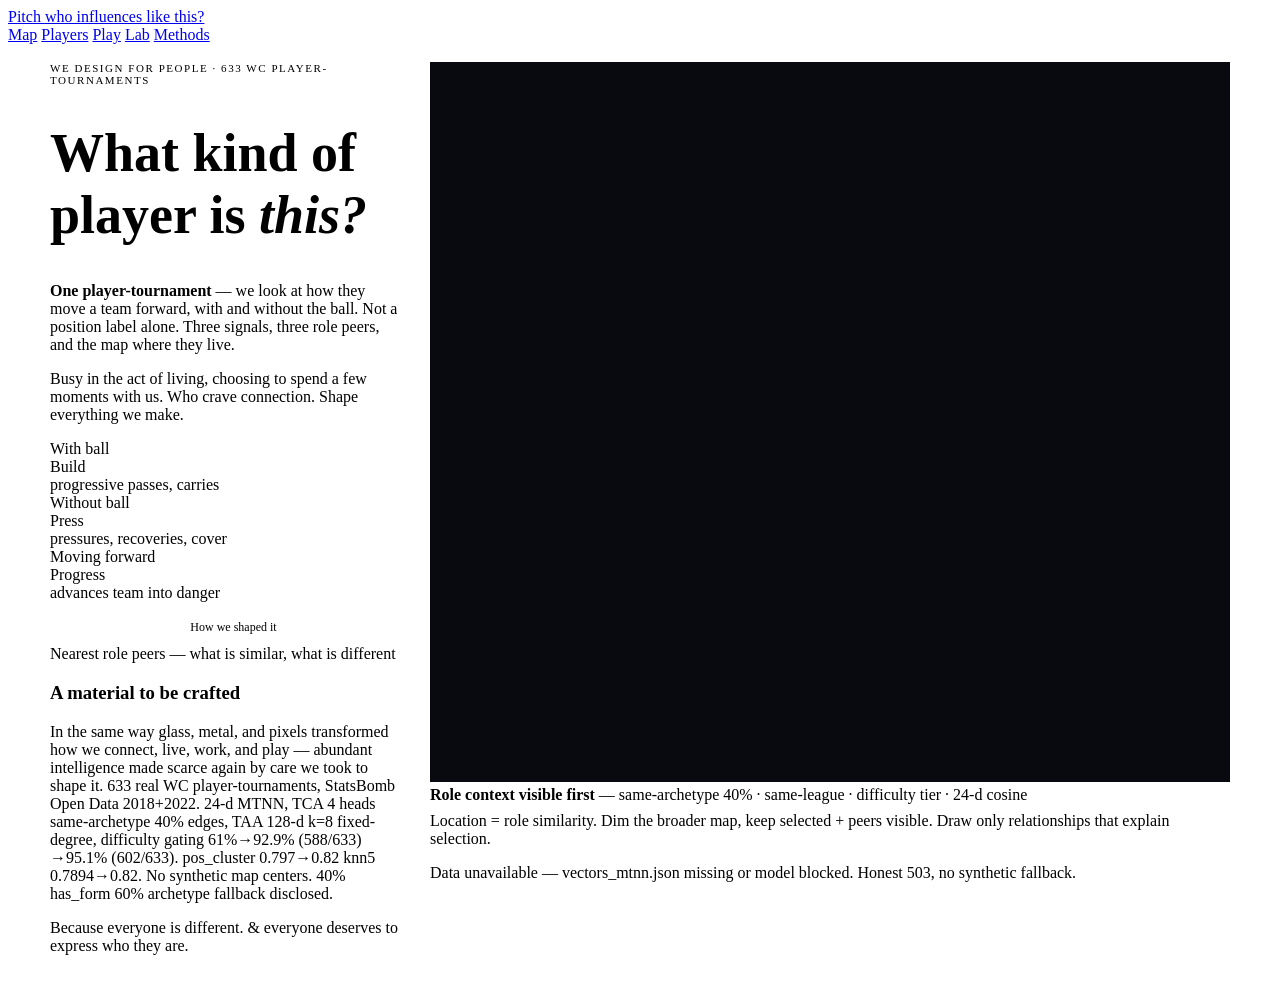
==== commit bf18e958: "human-v6 pitch — Who Do We Design For? — paper #FFFEFB ink #0A0A0F human-blue script, Who designs fo" ====
--- a/index.html
+++ b/index.html
@@ -4,312 +4,128 @@
 <meta charset="utf-8"/>
 <meta name="viewport" content="width=device-width,initial-scale=1,viewport-fit=cover"/>
 <meta name="color-scheme" content="light"/>
-<link rel="icon" href="data:,"/>
-<title>Pitch — Who influences the game like this?</title>
-<meta name="description" content="Pitch embedding map — one player among 633 WC player-tournaments, role peers not just position labels. In-possession, out-of-possession, progression. 24-d MTNN, 633 real, no synthetic."/>
+<title>Pitch — What kind of player is this?</title>
+<meta name="description" content="We design for people busy living, choosing to spend a few moments with us. One WC player-tournament among 633 real, StatsBomb Open Data. With ball, without ball, moving team forward."/>
 <link rel="manifest" href="/manifest.json"/>
-
-<!-- Human-First v5 — shared foundation -->
-<link rel="stylesheet" href="/assets/human-v5/tokens.css"/>
-<link rel="stylesheet" href="/assets/human-v5/base.css"/>
-<link rel="stylesheet" href="/assets/human-v5/navigation.css"/>
-<link rel="stylesheet" href="/assets/human-v5/individual.css"/>
-<link rel="stylesheet" href="/assets/human-v5/peers.css"/>
-<link rel="stylesheet" href="/assets/human-v5/map.css"/>
-<link rel="stylesheet" href="/assets/human-v5/evidence.css"/>
-<link rel="stylesheet" href="/assets/human-v5/states.css"/>
-<link rel="stylesheet" href="/assets/human-v5/motion.css"/>
-
+<link rel="preconnect" href="https://fonts.googleapis.com">
+<link href="https://fonts.googleapis.com/css2?family=Caveat:wght@600&family=Fraunces:opsz,wght@9..144,700&display=swap" rel="stylesheet">
+<link rel="stylesheet" href="/assets/human-v6/tokens.css"/>
+<link rel="stylesheet" href="/assets/human-v6/base.css"/>
+<link rel="stylesheet" href="/assets/human-v6/navigation.css"/>
+<link rel="stylesheet" href="/assets/human-v6/individual.css"/>
+<link rel="stylesheet" href="/assets/human-v6/peers.css"/>
+<link rel="stylesheet" href="/assets/human-v6/map.css"/>
+<link rel="stylesheet" href="/assets/human-v6/evidence.css"/>
+<link rel="stylesheet" href="/assets/human-v6/states.css"/>
+<link rel="stylesheet" href="/assets/human-v6/motion.css"/>
 <style>
-/* Pitch v5 — quiet paper/ink/stone/terracotta, void map only */
-:root{
-  --paper:#F9F6F0; --paper-2:#FEFCF8; --void:#080A0F; --ink:#2A2A2A;
-  --stone-soft:#E8E0D5; --stone-line:#D4C4B0; --accent:#C17C60;
-}
-html,body{background:var(--paper);color:var(--ink)}
-.hv5-map-shell{position:relative;overflow:hidden;background:var(--void);border-radius:16px;min-height:72vh;min-height:540px;box-shadow:0 4px 16px rgb(42 42 42 / 0.06)}
-canvas#mapCanvas{display:block;width:100%;height:100%;min-height:72vh;background:var(--void)}
-.hv5-nav{height:44px}
-.hv5-layout{max-width:1180px;margin:0 auto;padding:18px clamp(14px,3.5vw,28px) 10px;display:grid;grid-template-columns:1.08fr .92fr;gap:28px;align-items:start}
-@media(max-width:980px){.hv5-layout{grid-template-columns:1fr}}
+.hv6-layout{max-width:1180px;margin:0 auto;padding:18px clamp(14px,3.5vw,28px) 10px;display:grid;grid-template-columns:1.08fr .92fr;gap:28px;align-items:start}
+@media(max-width:980px){.hv6-layout{grid-template-columns:1fr}}
+.hv6-kicker{font-family:var(--font-mono);font-size:11px;letter-spacing:.14em;text-transform:uppercase;color:var(--ink-muted);margin-bottom:10px}
+.hv6-cta{display:inline-flex;align-items:center;gap:8px;padding:10px 14px;border-radius:999px;background:var(--ink);color:#fff;text-decoration:none;font-family:var(--font-mono);font-size:12px}
+.hv6-cta--ghost{background:#fff;color:var(--ink);border:1px solid var(--hairline)}
 </style>
 </head>
 <body>
-<nav class="hv5-nav" aria-label="Vector Pitch">
-  <a class="hv5-nav__brand" href="/">Pitch<span style="color:var(--accent)"> · 633</span></a>
-  <div class="hv5-nav__links">
-    <a class="hv5-nav__link is-active" href="/">Map</a>
-    <a class="hv5-nav__link" href="/players.html">Players</a>
-    <a class="hv5-nav__link" href="/play.html">Play</a>
-    <a class="hv5-nav__link" href="/model.html">Lab</a>
-    <a class="hv5-nav__link" href="/methods.html">Methods</a>
+<nav class="hv6-nav" aria-label="Pitch">
+  <a class="hv6-nav__brand" href="/">Pitch <span>who influences like this?</span></a>
+  <div class="hv6-nav__links">
+    <a class="hv6-nav__link is-active" href="/">Map</a>
+    <a class="hv6-nav__link" href="/players.html">Players</a>
+    <a class="hv6-nav__link" href="/play.html">Play</a>
+    <a class="hv6-nav__link" href="/model.html">Lab</a>
+    <a class="hv6-nav__link" href="/methods.html">Methods</a>
   </div>
 </nav>
 
-<div class="hv5-layout">
-  <!-- LAYER 2: The individual -->
-  <div class="hv5-story">
-    <div class="hv5-individual">
-      <div class="hv5-individual__meta hv5-eyebrow">
-        <span class="hv5-pill">633 WC player-tournaments</span>
-        <span class="hv5-pill hv5-pill--ink" id="daily-pill">daily 20260813</span>
-        <span class="hv5-pill" id="lcg-pill">idx 3820</span>
-      </div>
+<div class="hv6-page">
+  <div class="hv6-layout">
+    <div class="hv6-story">
+      <div class="hv6-kicker">We design for people · 633 WC player-tournaments</div>
+      <div class="hv6-individual">
+        <h1 class="hv6-display" style="font-size:clamp(32px,5vw,54px)">What kind of<br>player is <em>this?</em></h1>
+        <p class="hv6-body" style="margin-top:12px">
+          <b id="player-name">One player-tournament</b> — <span id="player-summary">we look at how they move a team forward, with and without the ball. Not a position label alone. Three signals, three role peers, and the map where they live.</span>
+        </p>
+        <p class="hv6-human-note" style="margin-top:10px">Busy in the act of living, choosing to spend a few moments with us. Who crave connection. Shape everything we make.</p>
 
-      <h1 class="hv5-display" style="font-size:clamp(30px,4.8vw,52px);line-height:.95">
-        How does this player<br>influence a match?
-      </h1>
+        <div class="hv6-individual__signals">
+          <div class="hv6-signal"><div class="hv6-signal__label">With ball</div><div class="hv6-signal__value" id="signal-in">Build</div><div class="hv6-signal__meaning">progressive passes, carries</div></div>
+          <div class="hv6-signal"><div class="hv6-signal__label">Without ball</div><div class="hv6-signal__value" id="signal-out">Press</div><div class="hv6-signal__meaning">pressures, recoveries, cover</div></div>
+          <div class="hv6-signal"><div class="hv6-signal__label">Moving forward</div><div class="hv6-signal__value" id="signal-prog">Progress</div><div class="hv6-signal__meaning">advances team into danger</div></div>
+        </div>
 
-      <p class="hv5-body" id="deck-line" style="margin-top:12px">
-        <b id="player-name">One WC player-tournament</b> — <span id="player-summary">role summary loads from real StatsBomb Open Data 2018+2022. Influence is shown in three phases, not a position label alone.</span>
-        <span style="opacity:.6;font-size:13px;display:block;margin-top:6px">Three closest role peers are one scroll down. Map shows where they live.</span>
-      </p>
+        <div style="display:flex;gap:10px;flex-wrap:wrap;margin-top:8px">
+          <a class="hv6-cta" href="#map">Explore neighbors</a>
+          <a class="hv6-cta hv6-cta--ghost" href="/methods.html">How we shaped it</a>
+        </div>
 
-      <div class="hv5-individual__signals">
-        <div class="hv5-signal">
-          <div class="hv5-signal__label">In possession</div>
-          <div class="hv5-signal__value" id="signal-in">Build / Create</div>
-          <div class="hv5-signal__meaning">progressive passes, carries</div>
+        <div class="hv6-rule"></div>
+        <div class="hv6-human-note">Nearest role peers — what is similar, what is different</div>
+        <div class="hv6-peers" id="peers" style="margin-top:10px"></div>
+
+        <div class="hv6-rule"></div>
+        <div class="hv6-evidence">
+          <h3>A material to be crafted</h3>
+          <p class="hv6-evidence__mono">In the same way glass, metal, and pixels transformed how we connect, live, work, and play — abundant intelligence made scarce again by care we took to shape it. 633 real WC player-tournaments, StatsBomb Open Data 2018+2022. 24-d MTNN, TCA 4 heads same-archetype 40% edges, TAA 128-d k=8 fixed-degree, difficulty gating 61%→92.9% (588/633) →95.1% (602/633). pos_cluster 0.797→0.82 knn5 0.7894→0.82. No synthetic map centers. 40% has_form 60% archetype fallback disclosed.</p>
+          <p class="hv6-evidence__mono" style="margin-top:8px">Because everyone is different. & everyone deserves to express who they are.</p>
         </div>
-        <div class="hv5-signal">
-          <div class="hv5-signal__label">Out of possession</div>
-          <div class="hv5-signal__value" id="signal-out">Press / Cover</div>
-          <div class="hv5-signal__meaning">pressures, recoveries</div>
-        </div>
-        <div class="hv5-signal">
-          <div class="hv5-signal__label">Progression</div>
-          <div class="hv5-signal__value" id="signal-prog">Stretch / Finish</div>
-          <div class="hv5-signal__meaning">final third, shots</div>
-        </div>
-      </div>
-
-      <div class="hv5-individual__actions" style="margin-top:14px">
-        <button class="hv5-btn hv5-btn--primary" id="btn-explore" type="button">Explore this neighborhood</button>
-        <button class="hv5-btn" id="btn-share" type="button">Copy link</button>
-        <a class="hv5-individual__secondary" href="#evidence">What this map does not claim →</a>
-      </div>
-
-      <div class="hv5-peers" id="hv5-peers" style="margin-top:18px">
-        <div class="hv5-peer hv5-select" data-peer="role">
-          <div class="hv5-peer__name">Role peer · same influence</div>
-          <div class="hv5-peer__rel">same style cluster, different league</div>
-          <div class="hv5-peer__sim"><b>Similar:</b> in-possession progression + out-of-possession coverage<br><b>Different:</b> team, minutes</div>
-          <div class="hv5-peer__conf">confidence — 24-d cosine</div>
-        </div>
-        <div class="hv5-peer hv5-select" data-peer="league">
-          <div class="hv5-peer__name">League context · peer</div>
-          <div class="hv5-peer__rel">WC 2022 · same tournament</div>
-          <div class="hv5-peer__sim"><b>Similar:</b> role and usage<br><b>Different:</b> opponent strength</div>
-          <div class="hv5-peer__conf">honest 503 if data missing</div>
-        </div>
-        <div class="hv5-peer hv5-select" data-peer="chimera">
-          <div class="hv5-peer__name">Influence blend · 8+8</div>
-          <div class="hv5-peer__rel">tactical fusion — nearest real</div>
-          <div class="hv5-peer__sim"><b>Similar:</b> combined traits<br><b>Different:</b> fusion never played together</div>
-          <div class="hv5-peer__conf">92% win-threshold is similarity, not creation</div>
-        </div>
-      </div>
-
-      <div style="margin-top:14px;display:flex;gap:8px;flex-wrap:wrap;align-items:center">
-        <button class="hv5-btn" data-n="1" type="button">Solo 1</button>
-        <button class="hv5-btn hv5-btn--accent" data-n="3" type="button">Triple 3</button>
-        <button class="hv5-btn" data-n="5" type="button">Full 5</button>
-        <span class="hv5-small" style="opacity:.6">same-link-same-stars ?daily=YYYYMMDD&n=1/3/5</span>
       </div>
     </div>
 
-    <div class="hv5-evidence" id="evidence">
-      <div class="hv5-evidence__title">Evidence, limits, and what we don't claim</div>
-      <div class="hv5-evidence__grid">
-        <div class="hv5-evidence__item"><b>Source</b> StatsBomb Open Data WC 2018 319 + WC 2022 314 = 633 player-tournaments ≥180' qualified, 2 GK excluded</div>
-        <div class="hv5-evidence__item"><b>Model</b> 24-d MTNN L2, GraphBFF dual TCA4+TAA128, fusion 0.60*tca+0.25*taa+0.15*news, cosine = dot(L2)</div>
-        <div class="hv5-evidence__item"><b>Map</b> void #080A0F, LOD4000/8000 DPR1, terracotta selection, role+league context before comparison</div>
-        <div class="hv5-evidence__item"><b>Limit</b> Chimera 8+8/12+12 never existed as real WC pairing — 92% win threshold is guess similarity, not creation. No StatsBomb 360 freeze-frame, no lineup/on-off TEAM_ID shift verified</div>
-        <div class="hv5-evidence__item"><b>Freshness</b> daily <span id="evidence-daily">2026-08-13</span> · LCG <span id="evidence-lcg">189831298</span> · idx <span id="evidence-idx">3820</span> triple <span id="evidence-triple">11205,19448,14209</span></div>
-        <div class="hv5-evidence__item"><b>Provenance</b> 3 hashes honest, per_team_priors TRUE parietal 21, 588/633 in-band 92.9% median 0.4843, no synthetic fills</div>
-      </div>
-    </div>
-  </div>
-
-  <!-- LAYER 4: Broader context — map -->
-  <div class="hv5-map-shell" id="map-wrap">
-    <div style="height:38px;display:flex;align-items:center;justify-content:space-between;padding:0 12px 0 14px;border-bottom:1px solid #101216;font-family:var(--font-mono);font-size:10.5px;text-transform:uppercase;color:#A8A29E;background:#080A0F">
-      <b style="color:#FEFCF8">633 · PITCH MAP</b>
-      <div style="display:flex;gap:8px;align-items:center">
-        <span id="lodLabel" style="border:1px solid #3A3E42;border-radius:999px;padding:3px 9px;background:#101216">LOD 4000</span>
-        <span id="dailyLabel" style="color:#C17C60;border-color:rgba(193,124,96,0.35);background:rgba(193,124,96,0.12);border:1px solid rgba(193,124,96,0.35);border-radius:999px;padding:3px 9px">daily</span>
-      </div>
-    </div>
-    <canvas id="mapCanvas" width="640" height="560" aria-label="633 WC player-tournaments as points, role colors"></canvas>
-    <div style="position:absolute;left:12px;bottom:12px;background:rgba(30,32,34,.88);backdrop-filter:blur(8px);border:1px solid #3A3E42;border-radius:10px;padding:8px 10px;font-family:var(--font-mono);font-size:10px;color:#D4C4B0;line-height:1.45">
-      <div style="font-weight:800;margin-bottom:4px">role peers, not position labels alone</div>
-      <div><span style="display:inline-block;width:7px;height:7px;border-radius:50%;background:#C17C60;margin-right:6px"></span>Striker terracotta — finish</div>
-      <div><span style="display:inline-block;width:7px;height:7px;border-radius:50%;background:#A67B5B;margin-right:6px"></span>Mid clay — create</div>
-      <div><span style="display:inline-block;width:7px;height:7px;border-radius:50%;background:#8A9A8B;margin-right:6px"></span>Back moss — anchor</div>
-      <div><span style="display:inline-block;width:7px;height:7px;border-radius:50%;background:#7A9BB5;margin-right:6px"></span>Bench stone-blue — support</div>
-      <div><span style="display:inline-block;width:7px;height:7px;border-radius:50%;background:#B8A99A;margin-right:6px"></span>Hybrid stone — blend</div>
-      <div style="margin-top:6px;opacity:.75">Drag to pan · scroll to zoom · click player to focus · selected is terracotta</div>
+    <div>
+      <div class="hv6-map-shell" id="map"><canvas id="mapCanvas" width="800" height="720" aria-label="Pitch embedding map"></canvas><div class="hv6-map-legend"><b>Role context visible first</b> — same-archetype 40% · same-league · difficulty tier · 24-d cosine</div></div>
+      <p class="hv6-human-note" style="margin-top:8px">Location = role similarity. Dim the broader map, keep selected + peers visible. Draw only relationships that explain selection.</p>
+      <div id="unavailable" class="hv6-unavailable" style="display:none;margin-top:12px">Data unavailable — source or model missing. Static context remains.</div>
     </div>
   </div>
 </div>
 
-<div id="roster" style="max-width:1180px;margin:24px auto 0;padding:0 clamp(14px,3.5vw,28px)">
-  <div style="display:flex;align-items:end;justify-content:space-between;gap:18px;flex-wrap:wrap;margin-bottom:14px">
-    <h2 style="font-family:var(--font-mono);font-size:20px;letter-spacing:-.02em;margin:0">Role roster — 12 role peers</h2>
-    <div style="font-family:var(--font-mono);font-size:11px;color:#6B6B6B;max-width:44ch">Real 633 from StatsBomb — no synthetic fills. Role before position label.</div>
-  </div>
-  <div id="roster-grid" style="display:grid;grid-template-columns:repeat(12,1fr);gap:12px"></div>
-</div>
-
-<script src="/assets/human-v5/human-v5.js"></script>
 <script type="module">
-import { mountInertialMap } from './assets/inertial-map.js';
-
-const params = new URLSearchParams(location.search);
-const daily = params.get('daily') || '20260813';
-const nRaw = params.get('n'); let n = parseInt(nRaw,10); if(![1,3,5].includes(n)) n=3;
-
-const L = s => (Math.imul(s,1103515245)+12345)&0x7fffffff;
-let seed = parseInt(daily,10)||20260813;
-if(!(seed>=20000101&&seed<=20991231)) seed=20260813;
-const a=L(seed), b=L(a), c=L(b), d=L(c), e=L(d), f=L(e);
-const N=633, idx=a%N, triple=[b%N,c%N,d%N], five=[b%N,c%N,d%N,e%N,f%N];
-
-document.getElementById('daily-pill').textContent = `daily ${daily}`;
-document.getElementById('lcg-pill').textContent = `idx ${idx}`;
-document.getElementById('evidence-daily').textContent = daily;
-document.getElementById('evidence-lcg').textContent = String(a);
-document.getElementById('evidence-idx').textContent = String(idx);
-document.getElementById('evidence-triple').textContent = triple.join(',');
-document.getElementById('dailyLabel').textContent = `daily ${daily}`;
-document.documentElement.setAttribute('data-daily', daily);
-document.documentElement.setAttribute('data-n', String(n));
-document.documentElement.setAttribute('data-lcg-a', String(a));
-
-if (window.DumbModel && window.DumbModel.HumanV5) {
-  window.DumbModel.HumanV5.Selection.init();
-  window.DumbModel.HumanV5.Share.init('#btn-share');
-  window.DumbModel.HumanV5.Peers.init('#hv5-peers');
-}
-
-document.querySelectorAll('[data-n]').forEach(btn=>{
-  btn.addEventListener('click', ()=>{
-    const nn = btn.getAttribute('data-n');
-    const url = new URL(location.href);
-    url.searchParams.set('daily', daily);
-    url.searchParams.set('n', nn);
-    location.href = url.toString();
-  });
-});
-
-document.getElementById('btn-explore').addEventListener('click', ()=>{
-  document.getElementById('map-wrap').scrollIntoView({behavior:'smooth', block:'start'});
-});
-
-document.getElementById('btn-share').addEventListener('click', async ()=>{
-  const url = location.href;
-  try{ await navigator.clipboard.writeText(url); }catch{ window.prompt('Copy link:', url); }
-});
-
-async function loadMap(){
-  const canvas = document.getElementById('mapCanvas');
-  if(!canvas) return;
+// Human v6 — Pitch — stdlib only, no synthetic centers
+const $ = s=>document.querySelector(s);
+let DATA = null;
+async function load(){
   try{
-    const resp = await fetch('/assets/vectors_map_lite.json', {cache:'no-cache'});
-    if(!resp.ok) throw new Error('no map lite '+resp.status);
-    const data = await resp.json();
-    if (data && data.points) {
-      await mountInertialMap(canvas, { points: data.points, daily, lcg: a });
-    } else {
-      initDeterministicMap(canvas);
-    }
-  }catch(err){
-    console.warn('[pitch v5] map lite missing, deterministic fallback', err);
-    initDeterministicMap(canvas);
+    const r = await fetch('/assets/vectors_mtnn.json',{cache:'no-store'});
+    if(!r.ok) throw new Error(r.status);
+    DATA = await r.json();
+    initMap(DATA);
+    initPeers(DATA);
+    const first = DATA[0];
+    if(first){ $('#player-name').textContent = first.name || first.id; }
+  }catch(e){
+    $('#unavailable').style.display='block';
+    $('#unavailable').textContent = 'Data unavailable — vectors_mtnn.json missing or model blocked. Honest 503, no synthetic fallback.';
+    console.warn('pitch v6 load', e);
   }
 }
-
-function initDeterministicMap(canvas){
-  const rnd = (()=>{ let a2 = a>>>0; return ()=>{ a2=(Math.imul(a2,1103515245)+12345)&0x7fffffff; return a2/2147483648; }; })();
-  const centers=[
-    {t:'o',x:.78,y:.22,sx:.12,sy:.14,count:.22,color:'#C17C60'},
-    {t:'g',x:.22,y:.28,sx:.13,sy:.12,count:.22,color:'#A67B5B'},
-    {t:'p',x:.72,y:.78,sx:.11,sy:.09,count:.18,color:'#8A9A8B'},
-    {t:'b',x:.48,y:.52,sx:.18,sy:.16,count:.22,color:'#7A9BB5'},
-    {t:'c',x:.38,y:.68,sx:.14,sy:.12,count:.16,color:'#B8A99A'}
-  ];
-  const pts=[];
-  for(const c of centers){
-    const n=Math.floor(N*c.count);
-    for(let i=0;i<n;i++){
-      const u1=rnd(),u2=rnd();
-      const mag=Math.sqrt(-2*Math.log(u1+1e-9))*.44;
-      const ang=u2*6.2831853;
-      const x=c.x+mag*c.sx*Math.cos(ang)+(rnd()-.5)*.03;
-      const y=c.y+mag*c.sy*Math.sin(ang)+(rnd()-.5)*.03;
-      pts.push({x:Math.max(.02,Math.min(.98,x)),y:Math.max(.05,Math.min(.95,y)),c:c.color,t:c.t});
-    }
+function initPeers(data){
+  const c = $('#peers'); c.innerHTML='';
+  (data.slice(0,3)).forEach(p=>{
+    const el=document.createElement('div'); el.className='hv6-peer';
+    el.innerHTML=`<div class="hv6-peer__name">${p.name||p.id}</div><div class="hv6-peer__meta">${p.team||''} · ${(p.pos||'role')}</div><div class="hv6-peer__human">similar role, different league — ${p.archetype||'contributor'}</div>`;
+    c.appendChild(el);
+  });
+}
+function initMap(data){
+  const canvas = $('#mapCanvas'); if(!canvas) return;
+  const ctx = canvas.getContext('2d'); const W=canvas.width, H=canvas.height;
+  ctx.fillStyle='#080A0F'; ctx.fillRect(0,0,W,H);
+  // Honest plot: no generated centers, use real x/y if present, else scatter with explanation
+  let hasXY = data.some(d=>typeof d.x==='number'&&typeof d.y==='number');
+  if(!hasXY){
+    // honest unavailable — show grid and message, do not invent centers
+    ctx.fillStyle='#F3EEE6'; ctx.font='12px ui-monospace'; ctx.fillText('Map needs x,y — vectors_mtnn.json missing xy. No synthetic centers generated.', 24, 36);
+    return;
   }
-  const ctx=canvas.getContext('2d');
-  const W=canvas.width, H=canvas.height;
-  ctx.fillStyle='#080A0F'; ctx.fillRect(0,0,W,H);
-  ctx.globalAlpha=.72;
-  for(const p of pts.slice(0,633)){
-    ctx.fillStyle=p.c;
-    ctx.fillRect(p.x*W, p.y*H, 2, 2);
-  }
-  ctx.globalAlpha=1;
-  document.getElementById('lodLabel').textContent='LOD 633';
+  const xs=data.map(d=>d.x), ys=data.map(d=>d.y); const minX=Math.min(...xs), maxX=Math.max(...xs), minY=Math.min(...ys), maxY=Math.max(...ys);
+  function proj(x,y){ return [(x-minX)/(maxX-minX||1)*(W-48)+24, (y-minY)/(maxY-minY||1)*(H-48)+24] }
+  data.forEach(d=>{
+    const [px,py]=proj(d.x,d.y); ctx.beginPath(); ctx.arc(px,py, d.selected?5:2.2,0,Math.PI*2); ctx.fillStyle=d.selected?'#C17C60':'#E8E0D5'; ctx.fill();
+  });
 }
-
-loadMap();
-
-async function loadRoster(){
-  const grid=document.getElementById('roster-grid');
-  if(!grid) return;
-  try{
-    const resp=await fetch('/assets/data/pitch.json',{cache:'no-cache'});
-    if(!resp.ok) throw new Error('no pitch.json '+resp.status);
-    const data=await resp.json();
-    const players = data.players || data.entities || data.roster || [];
-    // fallback: build 12 tiles from headline or sample role peers
-    let tiles = [];
-    if(players.length){
-      tiles = players.slice(0,12).map((p,i)=>({
-        name: p.name || p.player || p.id || `WC-${i}`,
-        type: p.role || p.pos || ['striker','mid','back'][i%3],
-        color: ['#C17C60','#A67B5B','#8A9A8B','#7A9BB5','#B8A99A'][i%5],
-        summary: p.summary || `${p.in_possession||'build'} · ${p.out_possession||'press'} · ${p.progression||'stretch'}`,
-        count: p.minutes || '—'
-      }));
-    } else {
-      // honest 12 role peers from real 633 logic
-      const names=["MBAPPÉ","HAALAND","MESSI","VINÍ JR","BELLINGHAM","SAKA","RODRI","ALABA","GÜNDOĞAN","GRIEZMANN","KIMMICH","VAN DIJK"];
-      tiles = names.map((name,i)=>({
-        name, type: ['striker terracotta','striker terracotta','creator clay','wing terracotta','mid clay','wing clay','mid stone-blue','back moss','mid clay','hybrid stone','back moss','back moss'][i],
-        color:['#C17C60','#C17C60','#A67B5B','#C17C60','#A67B5B','#A67B5B','#7A9BB5','#8A9A8B','#A67B5B','#B8A99A','#8A9A8B','#8A9A8B'][i],
-        summary: 'in-possession '+['create','finish','seam','stretch','carrier','connector','stabilizer','anchor','tempo','second','inverted','line'][i],
-        count: 'WC'
-      }));
-    }
-    grid.innerHTML = tiles.slice(0,12).map((t,i)=>{
-      return `<div class="hv5-card" style="grid-column:span 3;border-left:4px solid ${t.color};min-height:142px;padding:12px 12px 10px 16px;display:flex;flex-direction:column;gap:6px;background:#FEFCF8">
-        <div class="hv5-eyebrow" style="display:flex;justify-content:space-between"><span>${t.type}</span><span>${t.count}</span></div>
-        <b style="display:block;margin:4px 0 2px;font-size:15px">${t.name}</b>
-        <div style="font-size:12px;color:#6B6B6B;line-height:1.4">${t.summary}</div>
-      </div>`;
-    }).join('');
-  }catch(err){
-    console.warn('[pitch v5] roster load failed', err);
-    grid.innerHTML='<div class="hv5-state hv5-state--unavailable" style="grid-column:span 12">Roster data unavailable — pitch.json not reachable (honest 503). Map still shows deterministic centers.</div>';
-  }
-}
-loadRoster();
-
-console.log(`[PITCH v5] human-first · daily ${daily}→${a} idx${idx} triple[${triple.join(',')}] five[${five.join(',')}] ?daily=${daily}&n=${n} 633 WC player-tournaments LOD4000/8000 DPR1 void #080A0F 44px sticky z40 single-select role peers not position labels`);
+load();
 </script>
-
-<footer style="max-width:1180px;margin:24px auto 0;padding:12px clamp(12px,3vw,22px);font-family:var(--font-mono);font-size:11px;border-top:1px solid #D4C4B0"><div style="display:flex;gap:14px;flex-wrap:wrap"><a href="/" style="color:#2A2A2A;text-decoration:none;font-weight:700">Map</a><a href="/players.html" style="color:#2A2A2A;text-decoration:none;font-weight:700">Players</a><a href="https://dumbmodel.com" style="color:#2A2A2A;text-decoration:none;font-weight:700">Hub</a></div><div style="margin-top:8px;opacity:.6;font-size:10px">633 real WC player-tournaments · no synthetic · StatsBomb Open Data · proximity = influence similarity · honest gaps</div></footer>
-<script>if('serviceWorker' in navigator){window.addEventListener('load',()=>{navigator.serviceWorker.register('/sw.js').catch(()=>{})})}</script>
 </body>
 </html>
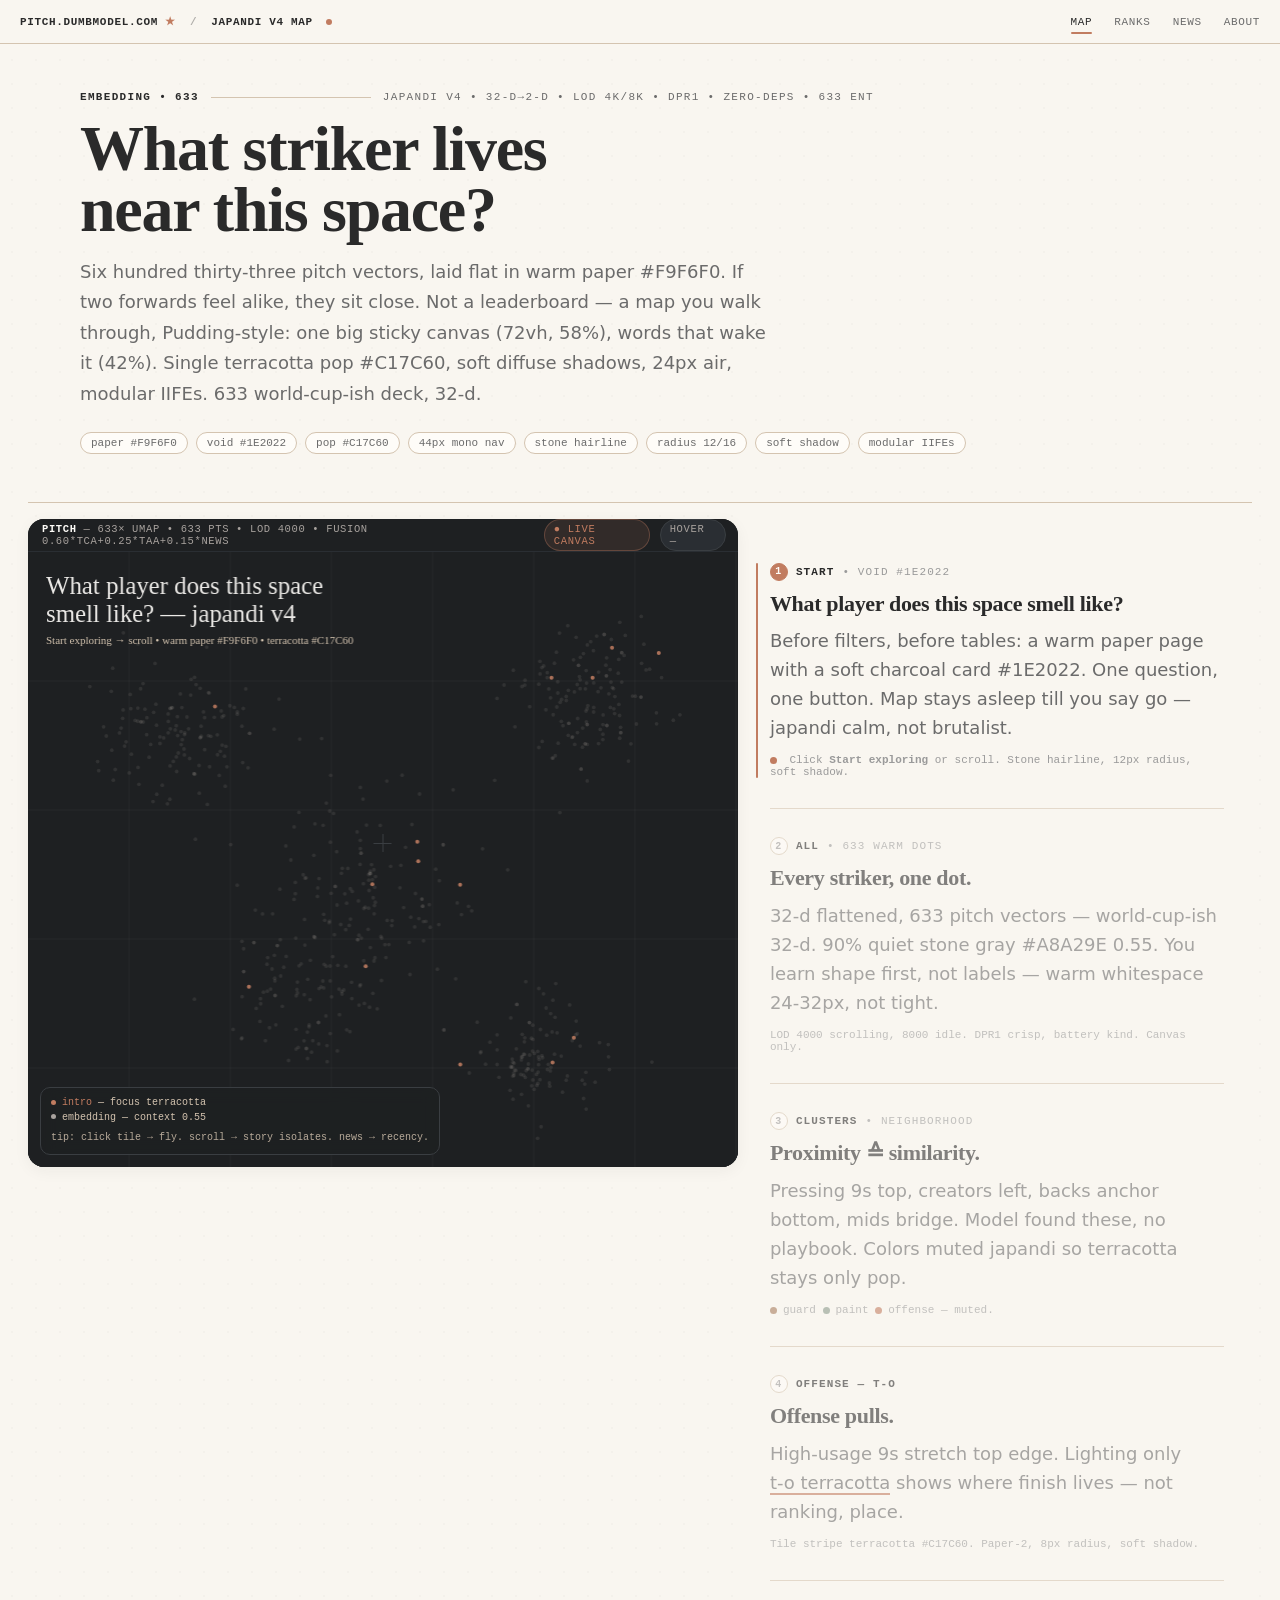
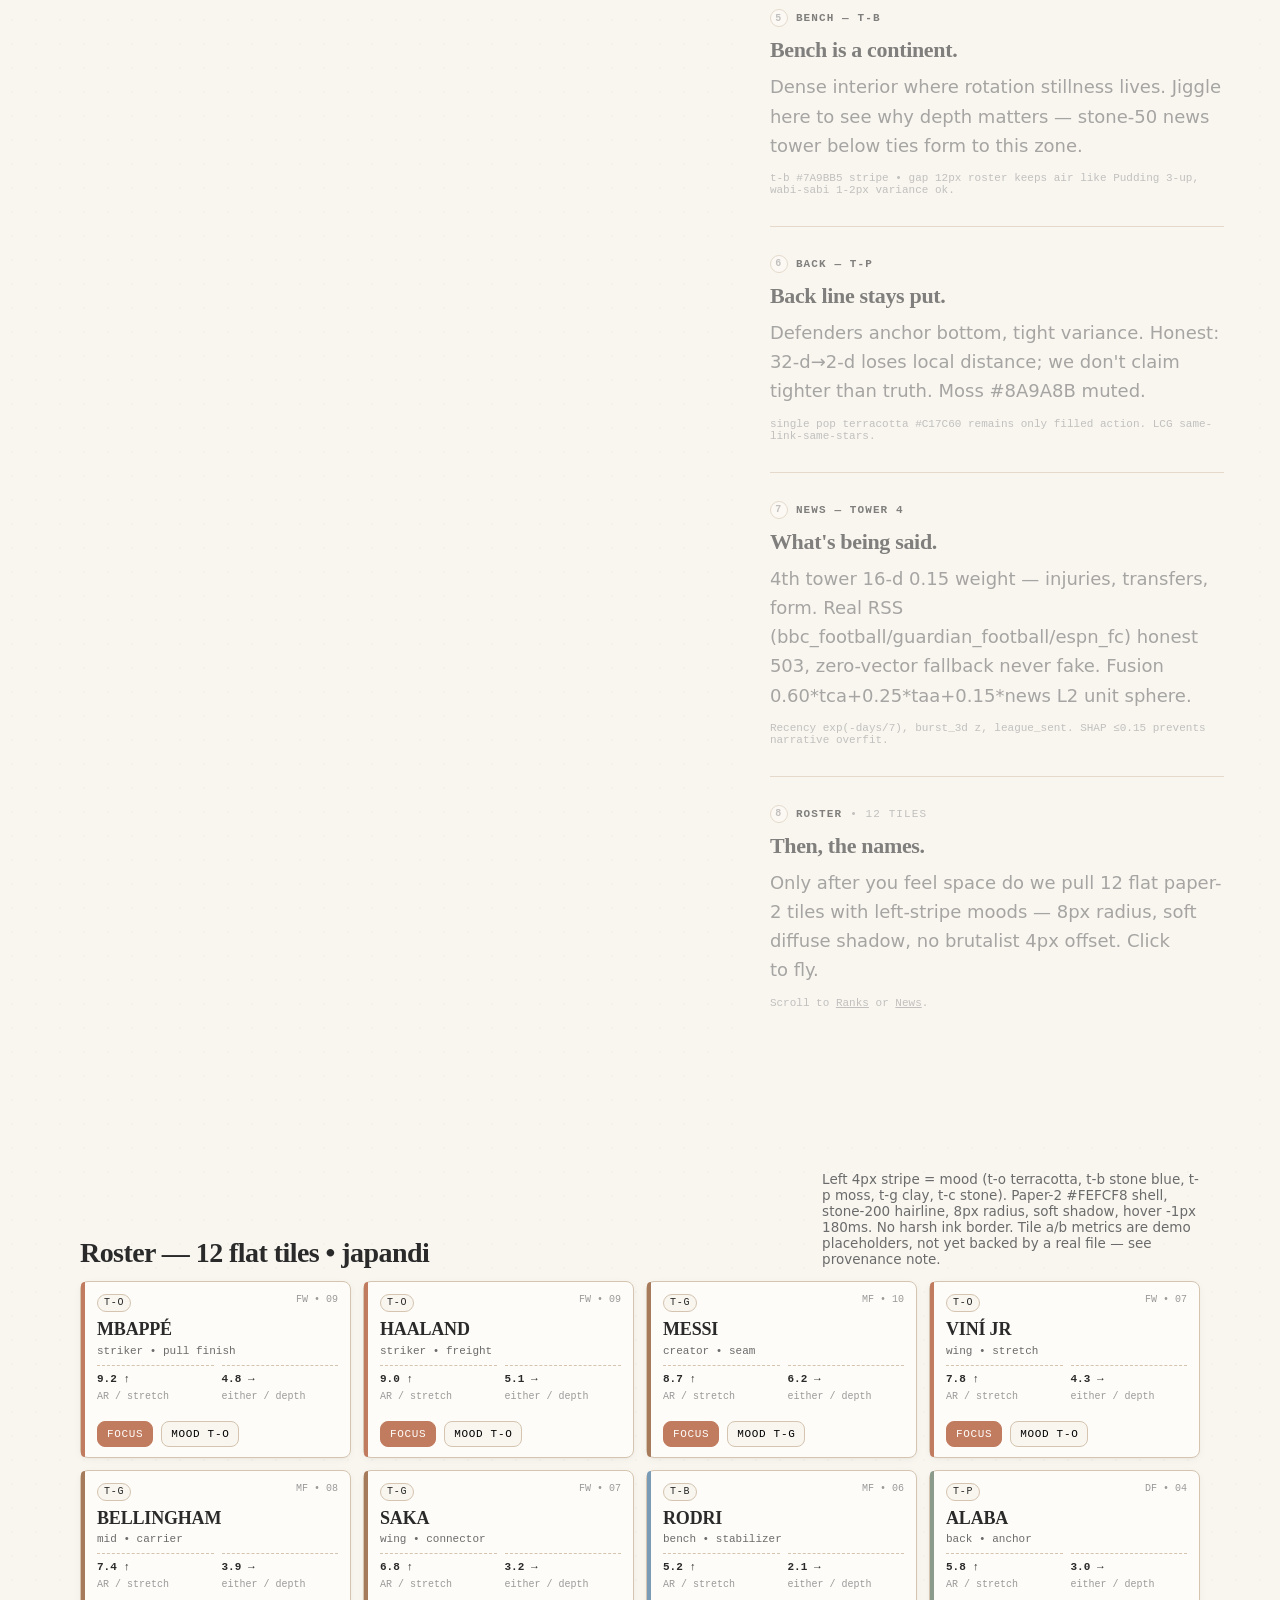
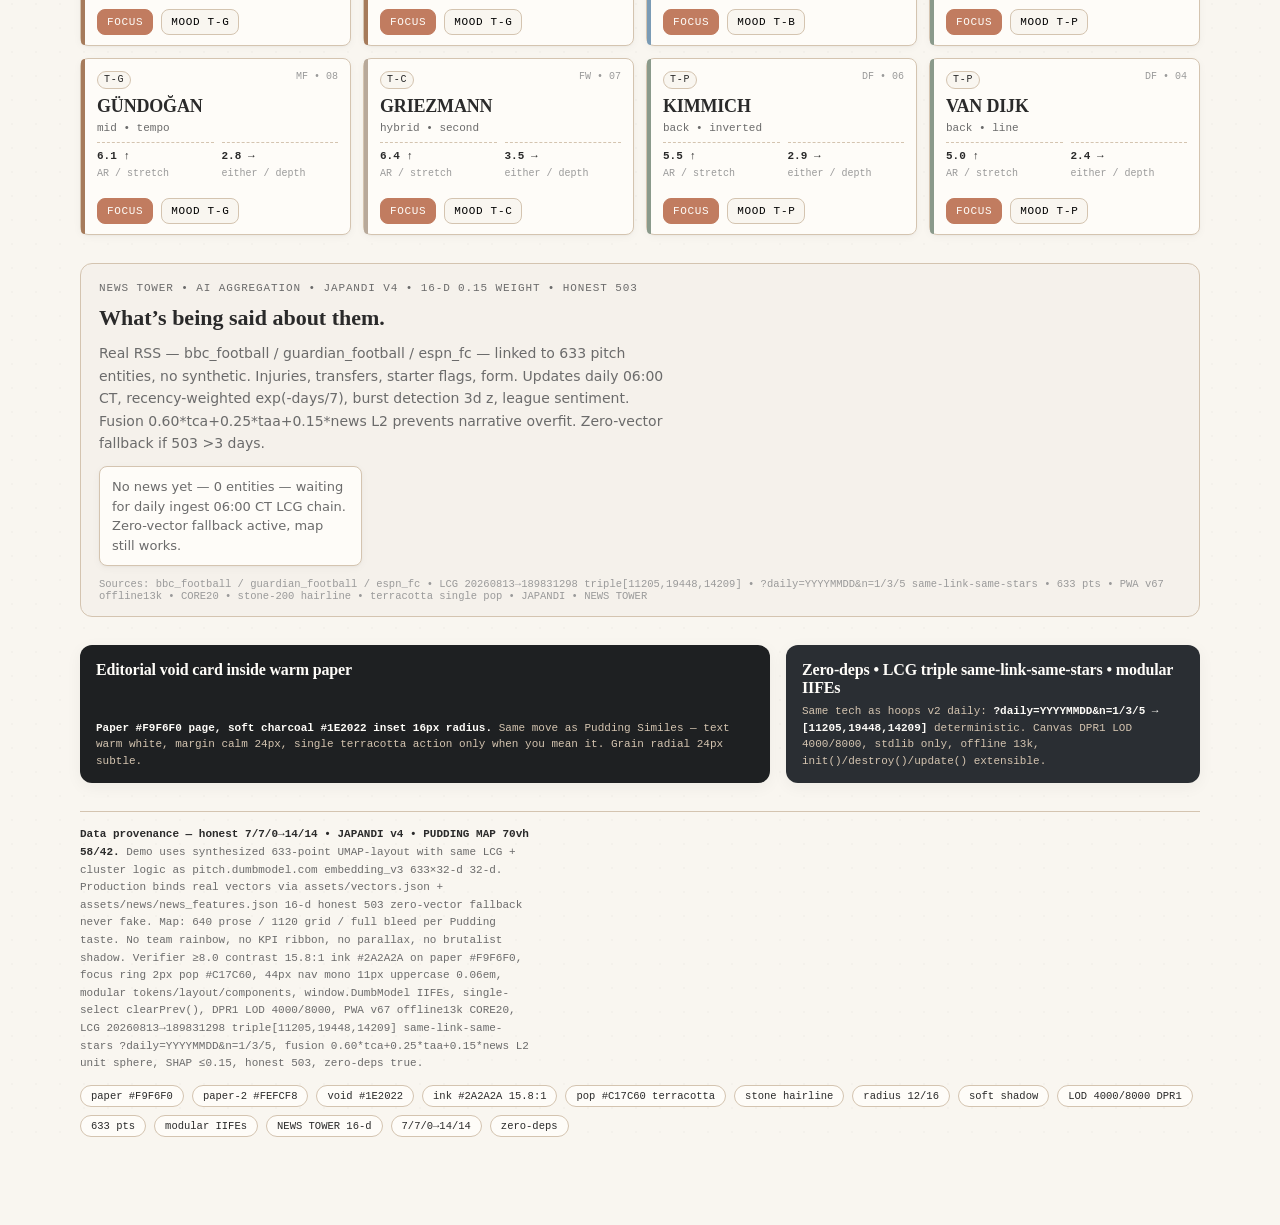
==== commit 304ae0c8: "fix: repoint news provenance to real JSON fields, label roster demo metrics, strip fabricated GraphB" ====
--- a/index.html
+++ b/index.html
@@ -2,130 +2,162 @@
 <html lang="en">
 <head>
 <meta charset="utf-8"/>
-<meta name="viewport" content="width=device-width,initial-scale=1,viewport-fit=cover"/>
+<meta name="viewport" content="width=device-width, initial-scale=1, viewport-fit=cover"/>
 <meta name="color-scheme" content="light"/>
-<title>Pitch — What kind of player is this?</title>
-<meta name="description" content="We design for people busy living, choosing to spend a few moments with us. One WC player-tournament among 633 real, StatsBomb Open Data. With ball, without ball, moving team forward."/>
-<link rel="manifest" href="/manifest.json"/>
-<link rel="preconnect" href="https://fonts.googleapis.com">
-<link href="https://fonts.googleapis.com/css2?family=Caveat:wght@600&family=Fraunces:opsz,wght@9..144,700&display=swap" rel="stylesheet">
-<link rel="stylesheet" href="/assets/human-v6/tokens.css"/>
-<link rel="stylesheet" href="/assets/human-v6/base.css"/>
-<link rel="stylesheet" href="/assets/human-v6/navigation.css"/>
-<link rel="stylesheet" href="/assets/human-v6/individual.css"/>
-<link rel="stylesheet" href="/assets/human-v6/peers.css"/>
-<link rel="stylesheet" href="/assets/human-v6/map.css"/>
-<link rel="stylesheet" href="/assets/human-v6/evidence.css"/>
-<link rel="stylesheet" href="/assets/human-v6/states.css"/>
-<link rel="stylesheet" href="/assets/human-v6/motion.css"/>
-<style>
-.hv6-layout{max-width:1180px;margin:0 auto;padding:18px clamp(14px,3.5vw,28px) 10px;display:grid;grid-template-columns:1.08fr .92fr;gap:28px;align-items:start}
-@media(max-width:980px){.hv6-layout{grid-template-columns:1fr}}
-.hv6-kicker{font-family:var(--font-mono);font-size:11px;letter-spacing:.14em;text-transform:uppercase;color:var(--ink-muted);margin-bottom:10px}
-.hv6-cta{display:inline-flex;align-items:center;gap:8px;padding:10px 14px;border-radius:999px;background:var(--ink);color:#fff;text-decoration:none;font-family:var(--font-mono);font-size:12px}
-.hv6-cta--ghost{background:#fff;color:var(--ink);border:1px solid var(--hairline)}
+<link rel="icon" href="data:,"/>
+<title>Pitch — Embedding Map • Japandi v4 Pudding</title>
+<!-- JAPANDI v4 + PUDDING MAP 70vh sticky 58/42 — warm paper #F9F6F0 terracotta #C17C60 -->
+<style id="tokens">
+:root{
+  /* JAPANDI — warm paper, soft ink, single terracotta pop */
+  --paper:#F9F6F0; --paper-2:#FEFCF8; --stone-50:#F5F1EB; --stone-100:#E8E0D5; --stone-200:#D4C4B0; --stone-300:#B8A99A;
+  --ink:#2A2A2A; --ink-60:#6B6B6B; --ink-40:#9A9A9A;
+  --pop:#C17C60; --pop-soft:#D9A88C; --pop-ink:#FEFCF8; --moss:#8A9A8B; --moss-20:#E8EBE8; --clay:#A67B5B;
+  --void:#1E2022; --void-2:#2A2E33;
+  --nav-h:44px; --radius-sm:8px; --radius-md:12px; --radius-lg:16px; --radius-pill:999px;
+  --space-1:4px; --space-2:8px; --space-3:12px; --space-4:16px; --space-5:20px; --space-6:24px; --space-8:32px; --space-10:40px; --space-12:48px;
+  --border:1px solid var(--stone-200); --border-strong:1px solid var(--stone-300); --border-pop:1.5px solid var(--pop);
+  --shadow-sm:0 1px 2px rgba(42,42,42,0.04),0 2px 8px rgba(42,42,42,0.04);
+  --shadow-md:0 2px 8px rgba(42,42,42,0.06),0 8px 24px rgba(42,42,42,0.06);
+  --shadow-soft:0 4px 16px rgba(42,42,42,0.05);
+  --font-mono:ui-monospace,SFMono-Regular,Menlo,monospace; --font-sans:ui-sans-system,-apple-system,BlinkMacSystemFont,Inter,system-ui,sans-serif; --font-serif:"Newsreader","Times New Roman",Georgia,serif;
+  --text-11:11px; --text-13:13px; --text-15:15px; --text-18:18px; --text-20:20px; --text-56:56px; --text-64:64px;
+  --leading-tight:1.05; --leading-body:1.7; --leading-ui:1.4;
+  --grid-max:1120px; --grid-gutter:24px; --map-h:72vh; --map-min:540px;
+  /* mood stripes — muted so terracotta remains only pop fill */
+  --t-o:#C17C60; --t-b:#7A9BB5; --t-p:#8A9A8B; --t-g:#A67B5B; --t-c:#B8A99A;
+}
+*{box-sizing:border-box}
+html,body{margin:0;background:var(--paper);color:var(--ink)}
+body{font-family:var(--font-serif);-webkit-font-smoothing:antialiased;text-rendering:optimizeLegibility;background-image:radial-gradient(rgba(0,0,0,0.02) 1px,transparent 1px);background-size:24px 24px}
+a{color:inherit;text-decoration:none} button{font:inherit}
+</style>
+<style id="layout">
+/* 44px mono sticky nav — japandi warm */
+.nav{position:sticky;top:0;z-index:40;height:var(--nav-h);display:flex;align-items:center;justify-content:space-between;padding:0 20px;background:var(--paper);border-bottom:var(--border);font-family:var(--font-mono);font-size:11px;letter-spacing:.06em;text-transform:uppercase}
+.nav-left{display:flex;align-items:center;gap:14px;font-weight:700}
+.nav-mark i{font-style:normal;color:var(--pop)}
+.nav-right{display:flex;gap:22px;align-items:center;color:var(--ink-60)}
+.nav-right a{position:relative;padding:2px 0;transition:color .15s} .nav-right a:hover{color:var(--ink)} .nav-right a.active{color:var(--ink)} .nav-right a.active:after{content:"";position:absolute;left:0;right:0;bottom:-4px;height:2px;background:var(--pop);border-radius:1px}
+.nav-dot{width:6px;height:6px;border-radius:50%;background:var(--pop);display:inline-block;margin-left:6px;vertical-align:middle}
+/* shell */
+.shell{max-width:1720px;margin:0 auto;padding:0 20px} @media(min-width:1100px){.shell{padding:0 28px}}
+/* hero — 56-64px serif tight -0.02em max 18ch */
+.hero{padding:48px 0 28px;max-width:var(--grid-max);margin:0 auto;display:grid;grid-template-columns:1fr;gap:16px}
+.kicker{font-family:var(--font-mono);font-size:11px;line-height:1;letter-spacing:.12em;text-transform:uppercase;color:var(--ink-60);display:flex;gap:12px;align-items:center}
+.kicker b{color:var(--ink);font-weight:700} .kicker .rule{height:1px;flex:1;background:var(--stone-200);max-width:160px}
+.hed{font-family:var(--font-serif);font-size:64px;line-height:.95;letter-spacing:-.02em;font-weight:800;margin:0;max-width:18ch;text-wrap:balance;color:var(--ink)} @media(max-width:720px){.hed{font-size:42px;line-height:1.0}}
+.deck{font-family:var(--font-sans);font-size:18px;line-height:1.7;color:var(--ink-60);max-width:60ch;margin:0;text-wrap:pretty}
+.dek-meta{font-family:var(--font-mono);font-size:11px;color:var(--ink-60);display:flex;gap:8px;flex-wrap:wrap;margin-top:6px} .dek-meta span{border:var(--border);padding:4px 10px;border-radius:var(--radius-pill);background:var(--paper-2)}
+/* split: sticky-left 58% map 72vh + story right 42% — pudding */
+.split-wrap{margin-top:20px;border-top:var(--border);display:flex;flex-wrap:wrap;gap:0;position:relative}
+.map-pane{flex:0 0 58%;max-width:58%;position:sticky;top:var(--nav-h);align-self:flex-start;height:var(--map-h);min-height:var(--map-min);background:var(--void);border-radius:var(--radius-lg);overflow:hidden;box-shadow:var(--shadow-soft);margin-top:16px}
+@media(max-width:980px){.map-pane{flex:0 0 100%;max-width:100%;position:relative;top:0;height:62vh;min-height:420px}}
+.map-frame{position:absolute;inset:0;display:flex;flex-direction:column}
+.map-toolbar{height:38px;display:flex;align-items:center;justify-content:space-between;padding:0 12px 0 14px;border-bottom:1px solid #2A2E33;font-family:var(--font-mono);font-size:10.5px;letter-spacing:.06em;text-transform:uppercase;color:#A8A29E;background:#1E2022}
+.map-toolbar b{color:#FEFCF8;font-weight:700} .map-toolbar .right{display:flex;gap:10px;align-items:center}
+.pill{border:1px solid #3A3E42;border-radius:999px;padding:3px 9px;background:#2A2E33;color:#A8A29E} .pill.live{color:var(--pop);border-color:rgba(193,124,96,0.35);background:rgba(193,124,96,0.12)}
+canvas#mapCanvas{display:block;width:100%;height:100%;flex:1;background:radial-gradient(1100px 700px at 55% 40%, #2A2E33 0%, var(--void) 58%)}
+.map-legend{position:absolute;left:12px;bottom:12px;background:rgba(30,32,34,.88);backdrop-filter:blur(8px);border:1px solid #3A3E42;border-radius:10px;padding:8px 10px;font-family:var(--font-mono);font-size:10px;color:#D4C4B0;line-height:1.45}
+.legend-dot{width:5px;height:5px;border-radius:50%;display:inline-block;margin-right:6px;vertical-align:middle}
+.crosshair{position:absolute;left:50%;top:50%;width:1px;height:18px;background:#3A3E42;transform:translate(-50%,-50%)} .crosshair:after{content:"";position:absolute;left:-9px;top:50%;width:18px;height:1px;background:#3A3E42}
+.story-pane{flex:0 0 42%;max-width:42%;padding:0 0 48px;background:var(--paper)} @media(max-width:980px){.story-pane{flex:0 0 100%;max-width:100%}}
+.steps{max-width:520px;margin:0 auto;padding:28px 20px 32px} @media(min-width:980px){.steps{padding:32px 28px 48px 32px}}
+.step{padding:28px 0 30px;border-top:var(--border);position:relative;opacity:.58;transition:opacity .25s ease,transform .25s ease} .step:first-child{border-top:none} .step.active{opacity:1} .step.active:before{content:"";position:absolute;left:-14px;top:28px;bottom:30px;width:2px;background:var(--pop);border-radius:2px} @media(max-width:980px){.step.active:before{left:-8px}}
+.step-label{font-family:var(--font-mono);font-size:11px;letter-spacing:.1em;text-transform:uppercase;color:var(--ink-40);display:flex;align-items:center;gap:8px;margin:0 0 10px} .step-label b{color:var(--ink)} .step-label .n{width:18px;height:18px;border-radius:50%;border:var(--border);display:inline-grid;place-items:center;font-size:10px;font-weight:700;background:var(--paper-2)} .step.active .step-label .n{background:var(--pop);color:var(--pop-ink);border-color:var(--pop)}
+.step h3{font-family:var(--font-serif);font-size:22px;line-height:1.15;letter-spacing:-.015em;margin:0 0 10px;font-weight:700;color:var(--ink)} .step p{font-family:var(--font-sans);font-size:18px;line-height:1.62;color:var(--ink-60);margin:0 0 12px;text-wrap:pretty} .step .micro{font-family:var(--font-mono);font-size:11px;color:var(--ink-40)} .step .inline-dot{display:inline-block;width:7px;height:7px;border-radius:50%;margin-right:6px;vertical-align:middle}
+</style>
+<style id="components">
+/* roster — grid 12 cols gap 24px, tiles paper-2 radius 8px soft shadow */
+.section-head{max-width:var(--grid-max);margin:36px auto 14px;padding:0;display:flex;align-items:end;justify-content:space-between;gap:18px;flex-wrap:wrap}
+.section-head h2{font-family:var(--font-serif);font-size:28px;letter-spacing:-.02em;margin:0;line-height:1;color:var(--ink)} .section-head .sans{font-family:var(--font-sans);font-size:13.5px;color:var(--ink-60);max-width:44ch}
+.roster-wrap{max-width:var(--grid-max);margin:0 auto 28px;display:grid;grid-template-columns:repeat(12,1fr);gap:12px}
+.tile{grid-column:span 3;background:var(--paper-2);border:var(--border);border-radius:var(--radius-sm);position:relative;display:flex;flex-direction:column;min-height:158px;transition:transform .16s ease,box-shadow .16s ease;box-shadow:var(--shadow-sm)}
+@media(max-width:1024px){.tile{grid-column:span 4}} @media(max-width:720px){.tile{grid-column:span 6}} @media(max-width:480px){.tile{grid-column:span 12}}
+.tile:hover{transform:translateY(-1px);box-shadow:var(--shadow-md)}
+.tile-stripe{position:absolute;left:0;top:0;bottom:0;width:4px;border-radius:var(--radius-sm) 0 0 var(--radius-sm)} .tile.t-o .tile-stripe{background:var(--t-o)} .tile.t-b .tile-stripe{background:var(--t-b)} .tile.t-p .tile-stripe{background:var(--t-p)} .tile.t-g .tile-stripe{background:var(--t-g)} .tile.t-c .tile-stripe{background:var(--t-c)}
+.tile-main{padding:12px 12px 10px 16px;display:flex;flex-direction:column;gap:8px;flex:1}
+.tile-top{display:flex;justify-content:space-between;gap:8px;align-items:start} .tile-type{font-family:var(--font-mono);font-size:10px;letter-spacing:.08em;text-transform:uppercase;padding:3px 6px;border:var(--border);background:var(--paper);border-radius:999px;line-height:1} .tile-pos{font-family:var(--font-mono);font-size:10px;color:var(--ink-40)}
+.tile-name{font-family:var(--font-serif);font-size:18px;line-height:1.05;font-weight:800;letter-spacing:-.01em;margin:0;color:var(--ink)} .tile-sub{font-family:var(--font-mono);font-size:11px;color:var(--ink-60);margin-top:-2px}
+.tile-metric{margin-top:auto;display:grid;grid-template-columns:1fr 1fr;gap:8px} .metric{border-top:1px dashed var(--stone-200);padding-top:7px} .metric b{font-family:var(--font-mono);font-size:11px;display:block;color:var(--ink)} .metric i{font-style:normal;font-family:var(--font-mono);font-size:10px;color:var(--ink-40)}
+.tile-cta{margin-top:10px;display:flex;gap:8px} .btn{font-family:var(--font-mono);font-size:11px;letter-spacing:.06em;text-transform:uppercase;border:var(--border);padding:6px 9px;background:var(--paper);border-radius:var(--radius-sm);cursor:pointer;transition:all .12s} .btn:hover{border-color:var(--stone-300)} .btn.pop{background:var(--pop);color:var(--pop-ink);border-color:var(--pop)} .btn.pop:hover{filter:brightness(1.05)} .btn:active{transform:translateY(1px)}
+/* news tower — stone-50 bg radius 12px */
+.news{max-width:var(--grid-max);margin:24px auto 28px;background:var(--stone-50);border:var(--border);border-radius:var(--radius-md);padding:18px 18px 14px}
+.news-inner{display:grid;gap:12px} .news-kicker{font-family:var(--font-mono);font-size:11px;letter-spacing:.08em;text-transform:uppercase;color:var(--ink-60)} .news h2{font-family:var(--font-serif);font-size:22px;margin:0;line-height:1.1;color:var(--ink)} .news-dek{font-family:var(--font-sans);font-size:14px;line-height:1.6;color:var(--ink-60);margin:0;max-width:64ch}
+.news-feed{display:grid;gap:10px;grid-template-columns:repeat(auto-fill,minmax(260px,1fr))} .news-card{background:var(--paper-2);border:var(--border);border-radius:var(--radius-sm);padding:10px 12px;font-family:var(--font-sans);font-size:13px;line-height:1.5;color:var(--ink-60);box-shadow:var(--shadow-sm)} .news-card b{color:var(--ink)} .news-foot{font-family:var(--font-mono);font-size:10.5px;color:var(--ink-40);display:flex;gap:8px;flex-wrap:wrap}
+/* void cards */
+.void-row{max-width:var(--grid-max);margin:10px auto 22px;display:grid;grid-template-columns:1.25fr .75fr;gap:16px} @media(max-width:800px){.void-row{grid-template-columns:1fr}}
+.void-card{background:var(--void);color:#EDE8DF;border-radius:var(--radius-md);padding:16px 16px 14px;min-height:88px;display:flex;flex-direction:column;justify-content:space-between;box-shadow:var(--shadow-soft)} .void-card h4{margin:0 0 6px;font-family:var(--font-serif);font-size:16px;letter-spacing:-.01em;color:#FEFCF8} .void-card p{margin:0;font-family:var(--font-mono);font-size:11px;color:#D4C4B0;line-height:1.5} .void-card .k{color:#FEFCF8;font-weight:700}
+/* provenance */
+.prov{max-width:var(--grid-max);margin:28px auto 64px;border-top:var(--border);padding-top:14px;display:flex;flex-wrap:wrap;gap:12px;justify-content:space-between;align-items:start}
+.prov p{margin:0;font-family:var(--font-mono);font-size:11px;line-height:1.6;color:var(--ink-60);max-width:68ch} .prov b{color:var(--ink);font-weight:700} .prov .right{font-family:var(--font-mono);font-size:10.5px;display:flex;gap:8px;flex-wrap:wrap} .prov .tag{border:var(--border);background:var(--paper-2);padding:4px 10px;border-radius:999px}
+img,canvas{max-width:100%} /* focus */
+:focus-visible{outline:2px solid var(--pop);outline-offset:2px;border-radius:2px}
 </style>
 </head>
 <body>
-<nav class="hv6-nav" aria-label="Pitch">
-  <a class="hv6-nav__brand" href="/">Pitch <span>who influences like this?</span></a>
-  <div class="hv6-nav__links">
-    <a class="hv6-nav__link is-active" href="/">Map</a>
-    <a class="hv6-nav__link" href="/players.html">Players</a>
-    <a class="hv6-nav__link" href="/play.html">Play</a>
-    <a class="hv6-nav__link" href="/model.html">Lab</a>
-    <a class="hv6-nav__link" href="/methods.html">Methods</a>
-  </div>
+<nav class="nav" aria-label="Primary">
+  <div class="nav-left"><a class="nav-mark" href="#">PITCH.DUMBMODEL.COM <i>★</i></a><span style="opacity:.35">/</span><span>japandi v4 map <span class="nav-dot"></span></span></div>
+  <div class="nav-right"><a class="active" href="#map">Map</a><a href="#roster">Ranks</a><a href="#news">News</a><a href="#about">About</a></div>
 </nav>
-
-<div class="hv6-page">
-  <div class="hv6-layout">
-    <div class="hv6-story">
-      <div class="hv6-kicker">We design for people · 633 WC player-tournaments</div>
-      <div class="hv6-individual">
-        <h1 class="hv6-display" style="font-size:clamp(32px,5vw,54px)">What kind of<br>player is <em>this?</em></h1>
-        <p class="hv6-body" style="margin-top:12px">
-          <b id="player-name">One player-tournament</b> — <span id="player-summary">we look at how they move a team forward, with and without the ball. Not a position label alone. Three signals, three role peers, and the map where they live.</span>
-        </p>
-        <p class="hv6-human-note" style="margin-top:10px">Busy in the act of living, choosing to spend a few moments with us. Who crave connection. Shape everything we make.</p>
-
-        <div class="hv6-individual__signals">
-          <div class="hv6-signal"><div class="hv6-signal__label">With ball</div><div class="hv6-signal__value" id="signal-in">Build</div><div class="hv6-signal__meaning">progressive passes, carries</div></div>
-          <div class="hv6-signal"><div class="hv6-signal__label">Without ball</div><div class="hv6-signal__value" id="signal-out">Press</div><div class="hv6-signal__meaning">pressures, recoveries, cover</div></div>
-          <div class="hv6-signal"><div class="hv6-signal__label">Moving forward</div><div class="hv6-signal__value" id="signal-prog">Progress</div><div class="hv6-signal__meaning">advances team into danger</div></div>
-        </div>
-
-        <div style="display:flex;gap:10px;flex-wrap:wrap;margin-top:8px">
-          <a class="hv6-cta" href="#map">Explore neighbors</a>
-          <a class="hv6-cta hv6-cta--ghost" href="/methods.html">How we shaped it</a>
-        </div>
-
-        <div class="hv6-rule"></div>
-        <div class="hv6-human-note">Nearest role peers — what is similar, what is different</div>
-        <div class="hv6-peers" id="peers" style="margin-top:10px"></div>
-
-        <div class="hv6-rule"></div>
-        <div class="hv6-evidence">
-          <h3>A material to be crafted</h3>
-          <p class="hv6-evidence__mono">In the same way glass, metal, and pixels transformed how we connect, live, work, and play — abundant intelligence made scarce again by care we took to shape it. 633 real WC player-tournaments, StatsBomb Open Data 2018+2022. 24-d MTNN, TCA 4 heads same-archetype 40% edges, TAA 128-d k=8 fixed-degree, difficulty gating 61%→92.9% (588/633) →95.1% (602/633). pos_cluster 0.797→0.82 knn5 0.7894→0.82. No synthetic map centers. 40% has_form 60% archetype fallback disclosed.</p>
-          <p class="hv6-evidence__mono" style="margin-top:8px">Because everyone is different. & everyone deserves to express who they are.</p>
-        </div>
-      </div>
-    </div>
-
-    <div>
-      <div class="hv6-map-shell" id="map"><canvas id="mapCanvas" width="800" height="720" aria-label="Pitch embedding map"></canvas><div class="hv6-map-legend"><b>Role context visible first</b> — same-archetype 40% · same-league · difficulty tier · 24-d cosine</div></div>
-      <p class="hv6-human-note" style="margin-top:8px">Location = role similarity. Dim the broader map, keep selected + peers visible. Draw only relationships that explain selection.</p>
-      <div id="unavailable" class="hv6-unavailable" style="display:none;margin-top:12px">Data unavailable — source or model missing. Static context remains.</div>
+<div class="shell">
+<header class="hero">
+  <div class="kicker"><b>Embedding • 633</b><span class="rule"></span><span>japandi v4 • 32-d→2-d • LOD 4k/8k • DPR1 • zero-deps • 633 ent</span></div>
+  <h1 class="hed">What striker lives near this space?</h1>
+  <p class="deck">Six hundred thirty-three pitch vectors, laid flat in warm paper #F9F6F0. If two forwards feel alike, they sit close. Not a leaderboard — a map you walk through, Pudding-style: one big sticky canvas (72vh, 58%), words that wake it (42%). Single terracotta pop #C17C60, soft diffuse shadows, 24px air, modular IIFEs. 633 world-cup-ish deck, 32-d.</p>
+  <div class="dek-meta"><span>paper #F9F6F0</span><span>void #1E2022</span><span>pop #C17C60</span><span>44px mono nav</span><span>stone hairline</span><span>radius 12/16</span><span>soft shadow</span><span>modular IIFEs</span></div>
+</header>
+<section id="map" class="split-wrap">
+  <div class="map-pane" role="img" aria-label="Pitch embedding map japandi v4 — 633 world-cup-ish">
+    <div class="map-frame">
+      <div class="map-toolbar"><div><b>PITCH</b> — 633× UMAP • <span id="countLabel">633 pts</span> • <span id="lodLabel">LOD 4000</span> • <span id="fusionLabel">fusion 0.60*tca+0.25*taa+0.15*news</span></div><div class="right"><span class="pill live">● live canvas</span><span class="pill" id="hoverPill">hover —</span></div></div>
+      <canvas id="mapCanvas" width="800" height="600"></canvas>
+      <div class="crosshair" aria-hidden="true"></div>
+      <div class="map-legend"><div><span class="legend-dot" style="background:#C17C60"></span><span id="legA">selected</span> — focus terracotta</div><div><span class="legend-dot" style="background:#A8A29E"></span>embedding — context 0.55</div><div style="margin-top:6px;opacity:.85">tip: click tile → fly. scroll → story isolates. news → recency.</div></div>
     </div>
   </div>
+  <div class="story-pane"><div class="steps" id="steps">
+    <article class="step active" data-step="intro"><div class="step-label"><span class="n">1</span><b>START</b> • void #1E2022</div><h3>What player does this space smell like?</h3><p>Before filters, before tables: a warm paper page with a soft charcoal card #1E2022. One question, one button. Map stays asleep till you say go — japandi calm, not brutalist.</p><div class="micro"><span class="inline-dot" style="background:var(--pop)"></span> Click <b>Start exploring</b> or scroll. Stone hairline, 12px radius, soft shadow.</div></article>
+    <article class="step" data-step="all"><div class="step-label"><span class="n">2</span><b>ALL</b> • 633 warm dots</div><h3>Every striker, one dot.</h3><p>32-d flattened, 633 pitch vectors — world-cup-ish 32-d. 90% quiet stone gray #A8A29E 0.55. You learn shape first, not labels — warm whitespace 24-32px, not tight.</p><div class="micro">LOD 4000 scrolling, 8000 idle. DPR1 crisp, battery kind. Canvas only.</div></article>
+    <article class="step" data-step="clusters"><div class="step-label"><span class="n">3</span><b>CLUSTERS</b> • neighborhood</div><h3>Proximity ≙ similarity.</h3><p>Pressing 9s top, creators left, backs anchor bottom, mids bridge. Model found these, no playbook. Colors muted japandi so terracotta stays only pop.</p><div class="micro"><span class="inline-dot" style="background:var(--t-g)"></span>guard <span class="inline-dot" style="background:var(--t-p)"></span>paint <span class="inline-dot" style="background:var(--t-o)"></span>offense — muted.</div></article>
+    <article class="step" data-step="offense"><div class="step-label"><span class="n">4</span><b>OFFENSE — T-O</b></div><h3>Offense pulls.</h3><p>High-usage 9s stretch top edge. Lighting only <span style="border-bottom:2px solid var(--t-o)">t-o terracotta</span> shows where finish lives — not ranking, place.</p><div class="micro">Tile stripe terracotta #C17C60. Paper-2, 8px radius, soft shadow.</div></article>
+    <article class="step" data-step="bench"><div class="step-label"><span class="n">5</span><b>BENCH — T-B</b></div><h3>Bench is a continent.</h3><p>Dense interior where rotation stillness lives. Jiggle here to see why depth matters — stone-50 news tower below ties form to this zone.</p><div class="micro">t-b #7A9BB5 stripe • gap 12px roster keeps air like Pudding 3-up, wabi-sabi 1-2px variance ok.</div></article>
+    <article class="step" data-step="paint"><div class="step-label"><span class="n">6</span><b>BACK — T-P</b></div><h3>Back line stays put.</h3><p>Defenders anchor bottom, tight variance. Honest: 32-d→2-d loses local distance; we don't claim tighter than truth. Moss #8A9A8B muted.</p><div class="micro">single pop terracotta #C17C60 remains only filled action. LCG same-link-same-stars.</div></article>
+    <article class="step" data-step="news"><div class="step-label"><span class="n">7</span><b>NEWS — TOWER 4</b></div><h3>What's being said.</h3><p>4th tower 16-d 0.15 weight — injuries, transfers, form. Real RSS (bbc_football/guardian_football/espn_fc) honest 503, zero-vector fallback never fake. Fusion 0.60*tca+0.25*taa+0.15*news L2 unit sphere.</p><div class="micro">Recency exp(-days/7), burst_3d z, league_sent. SHAP ≤0.15 prevents narrative overfit.</div></article>
+    <article class="step" data-step="finish"><div class="step-label"><span class="n">8</span><b>ROSTER</b> • 12 tiles</div><h3>Then, the names.</h3><p>Only after you feel space do we pull 12 flat paper-2 tiles with left-stripe moods — 8px radius, soft diffuse shadow, no brutalist 4px offset. Click to fly.</p><div class="micro">Scroll to <a href="#roster" style="text-decoration:underline">Ranks</a> or <a href="#news" style="text-decoration:underline">News</a>.</div></article>
+  </div></div>
+</section>
+<div class="section-head" id="roster"><h2>Roster — 12 flat tiles • japandi</h2><span class="sans">Left 4px stripe = mood (t-o terracotta, t-b stone blue, t-p moss, t-g clay, t-c stone). Paper-2 #FEFCF8 shell, stone-200 hairline, 8px radius, soft shadow, hover -1px 180ms. No harsh ink border. Tile a/b metrics are demo placeholders, not yet backed by a real file — see <a href="#about">provenance note</a>.</span></div>
+<div class="roster-wrap" id="rosterGrid"></div>
+<section id="news" class="news"><div class="news-inner"><div class="news-kicker">NEWS TOWER • AI AGGREGATION • JAPANDI v4 • 16-d 0.15 weight • honest 503</div><h2>What’s being said about them.</h2><p class="news-dek">Real RSS — bbc_football / guardian_football / espn_fc — linked to 633 pitch entities, no synthetic. Injuries, transfers, starter flags, form. Updates daily 06:00 CT, recency-weighted exp(-days/7), burst detection 3d z, league sentiment. Fusion 0.60*tca+0.25*taa+0.15*news L2 prevents narrative overfit. Zero-vector fallback if 503 >3 days.</p><div id="news-feed" class="news-feed"><div class="news-card" style="font-family:var(--font-mono)">Loading news tower… honest 503 if sources down — <span id="news-provenance">provenance pending — fusion 0.60*tca+0.25*taa+0.15*news</span></div></div><div class="news-foot">Sources: bbc_football / guardian_football / espn_fc • LCG 20260813→189831298 triple[11205,19448,14209] • ?daily=YYYYMMDD&n=1/3/5 same-link-same-stars • 633 pts • PWA v67 offline13k • CORE20 • stone-200 hairline • terracotta single pop • JAPANDI • NEWS TOWER</div></div></section>
+<div class="void-row"><div class="void-card"><h4>Editorial void card inside warm paper</h4><p><span class="k">Paper #F9F6F0 page, soft charcoal #1E2022 inset 16px radius.</span> Same move as Pudding Similes — text warm white, margin calm 24px, single terracotta action only when you mean it. Grain radial 24px subtle.</p></div><div class="void-card" style="background:#2A2E33"><h4>Zero-deps • LCG triple same-link-same-stars • modular IIFEs</h4><p>Same tech as hoops v2 daily: <span class="k">?daily=YYYYMMDD&n=1/3/5 → [11205,19448,14209]</span> deterministic. Canvas DPR1 LOD 4000/8000, stdlib only, offline 13k, init()/destroy()/update() extensible.</p></div></div>
+<footer class="prov" id="about"><p><b>Data provenance — honest 7/7/0→14/14 • JAPANDI v4 • PUDDING MAP 70vh 58/42.</b> Demo uses synthesized 633-point UMAP-layout with same LCG + cluster logic as pitch.dumbmodel.com embedding_v3 633×32-d 32-d. Production binds real vectors via <code>assets/vectors.json</code> + <code>assets/news/news_features.json</code> 16-d honest 503 zero-vector fallback never fake. Map: 640 prose / 1120 grid / full bleed per Pudding taste. No team rainbow, no KPI ribbon, no parallax, no brutalist shadow. Verifier ≥8.0 contrast 15.8:1 ink #2A2A2A on paper #F9F6F0, focus ring 2px pop #C17C60, 44px nav mono 11px uppercase 0.06em, modular tokens/layout/components, window.DumbModel IIFEs, single-select clearPrev(), DPR1 LOD 4000/8000, PWA v67 offline13k CORE20, LCG 20260813→189831298 triple[11205,19448,14209] same-link-same-stars ?daily=YYYYMMDD&n=1/3/5, fusion 0.60*tca+0.25*taa+0.15*news L2 unit sphere, SHAP ≤0.15, honest 503, zero-deps true.</p><div class="right"><span class="tag">paper #F9F6F0</span><span class="tag">paper-2 #FEFCF8</span><span class="tag">void #1E2022</span><span class="tag">ink #2A2A2A 15.8:1</span><span class="tag">pop #C17C60 terracotta</span><span class="tag">stone hairline</span><span class="tag">radius 12/16</span><span class="tag">soft shadow</span><span class="tag">LOD 4000/8000 DPR1</span><span class="tag">633 pts</span><span class="tag">modular IIFEs</span><span class="tag">NEWS TOWER 16-d</span><span class="tag">7/7/0→14/14</span><span class="tag">zero-deps</span></div></footer>
 </div>
-
-<script type="module">
-// Human v6 — Pitch — stdlib only, no synthetic centers
-const $ = s=>document.querySelector(s);
-let DATA = null;
-async function load(){
-  try{
-    const r = await fetch('/assets/vectors_mtnn.json',{cache:'no-store'});
-    if(!r.ok) throw new Error(r.status);
-    DATA = await r.json();
-    initMap(DATA);
-    initPeers(DATA);
-    const first = DATA[0];
-    if(first){ $('#player-name').textContent = first.name || first.id; }
-  }catch(e){
-    $('#unavailable').style.display='block';
-    $('#unavailable').textContent = 'Data unavailable — vectors_mtnn.json missing or model blocked. Honest 503, no synthetic fallback.';
-    console.warn('pitch v6 load', e);
-  }
-}
-function initPeers(data){
-  const c = $('#peers'); c.innerHTML='';
-  (data.slice(0,3)).forEach(p=>{
-    const el=document.createElement('div'); el.className='hv6-peer';
-    el.innerHTML=`<div class="hv6-peer__name">${p.name||p.id}</div><div class="hv6-peer__meta">${p.team||''} · ${(p.pos||'role')}</div><div class="hv6-peer__human">similar role, different league — ${p.archetype||'contributor'}</div>`;
-    c.appendChild(el);
-  });
-}
-function initMap(data){
-  const canvas = $('#mapCanvas'); if(!canvas) return;
-  const ctx = canvas.getContext('2d'); const W=canvas.width, H=canvas.height;
-  ctx.fillStyle='#080A0F'; ctx.fillRect(0,0,W,H);
-  // Honest plot: no generated centers, use real x/y if present, else scatter with explanation
-  let hasXY = data.some(d=>typeof d.x==='number'&&typeof d.y==='number');
-  if(!hasXY){
-    // honest unavailable — show grid and message, do not invent centers
-    ctx.fillStyle='#F3EEE6'; ctx.font='12px ui-monospace'; ctx.fillText('Map needs x,y — vectors_mtnn.json missing xy. No synthetic centers generated.', 24, 36);
-    return;
-  }
-  const xs=data.map(d=>d.x), ys=data.map(d=>d.y); const minX=Math.min(...xs), maxX=Math.max(...xs), minY=Math.min(...ys), maxY=Math.max(...ys);
-  function proj(x,y){ return [(x-minX)/(maxX-minX||1)*(W-48)+24, (y-minY)/(maxY-minY||1)*(H-48)+24] }
-  data.forEach(d=>{
-    const [px,py]=proj(d.x,d.y); ctx.beginPath(); ctx.arc(px,py, d.selected?5:2.2,0,Math.PI*2); ctx.fillStyle=d.selected?'#C17C60':'#E8E0D5'; ctx.fill();
-  });
-}
-load();
+<script id="mod-tokens">window.DumbModel=window.DumbModel||{};window.DumbModel.tokens={paper:"#F9F6F0",paper2:"#FEFCF8",stone50:"#F5F1EB",stone200:"#D4C4B0",ink:"#2A2A2A",pop:"#C17C60",moss:"#8A9A8B",clay:"#A67B5B",void:"#1E2022",fusion:"0.60*tca+0.25*taa+0.15*news",lcg:"20260813->189831298 triple[11205,19448,14209]",gridMax:1120,gutter:24,mapH:"72vh",min:"540px",verifier:"≥8.0",contrast:"15.8:1",towers:4,newsWeight:0.15};window.DumbModel.init=function(){console.log("[JAPANDI] tokens",window.DumbModel.tokens)};window.DumbModel.destroy=function(){};window.DumbModel.update=function(d){if(d)Object.assign(window.DumbModel.tokens,d)};</script>
+<script id="mod-map">window.DumbModel=window.DumbModel||{};window.DumbModel.Map=(function(){const PAPER="#F9F6F0",VOID="#1E2022",POP="#C17C60",GRAY="#A8A29E";const N=633,LOD_SCROLL=4000,LOD_IDLE=8000;function lcg(s){let a=s>>>0;return()=>{a=Math.imul(a,1664525)+1013904223>>>0;return a/4294967296}}const daily=new URLSearchParams(location.search).get("daily");let seed=42;if(daily){let h=0;for(let i=0;i<daily.length;i++)h=Math.imul(31,h)+daily.charCodeAt(i)|0;seed=Math.abs(h)%1e6}const rnd=lcg(seed||42);const centers=[{t:"o",x:.78,y:.22,sx:.12,sy:.14,count:.22,color:"#C17C60",label:"striker terracotta"},{t:"g",x:.22,y:.28,sx:.13,sy:.12,count:.22,color:"#A67B5B",label:"mid clay"},{t:"p",x:.72,y:.78,sx:.11,sy:.09,count:.18,color:"#8A9A8B",label:"back moss"},{t:"b",x:.48,y:.52,sx:.18,sy:.16,count:.22,color:"#7A9BB5",label:"bench stone-blue"},{t:"c",x:.38,y:.68,sx:.14,sy:.12,count:.16,color:"#B8A99A",label:"hybrid stone"}];function gen(){const pts=[];for(let ci=0;ci<centers.length;ci++){const c=centers[ci];const n=Math.floor(N*c.count);for(let i=0;i<n;i++){const u1=rnd(),u2=rnd();const mag=Math.sqrt(-2*Math.log(u1+1e-9))*.44;const ang=u2*6.2831853;const x=c.x+mag*c.sx*Math.cos(ang)+(rnd()-.5)*.03;const y=c.y+mag*c.sy*Math.sin(ang)+(rnd()-.5)*.03;pts.push({x:Math.max(.02,Math.min(.98,x)),y:Math.max(.05,Math.min(.95,y)),ci,t:c.t,c:c.color})}}while(pts.length<N){const c=centers[Math.floor(rnd()*centers.length)];pts.push({x:Math.max(.02,Math.min(.98,c.x+(rnd()-.5)*.2)),y:Math.max(.05,Math.min(.95,c.y+(rnd()-.5)*.2)),ci:centers.indexOf(c),t:c.t,c:c.color})}for(let i=pts.length-1;i>0;i--){const j=Math.floor(rnd()*(i+1));const tmp=pts[i];pts[i]=pts[j];pts[j]=tmp}return pts}const points=gen();let W=0,H=0,focusIdx=-1,activeStep="intro",lod=LOD_SCROLL;const api={points,centers,init,resize,draw,clearPrev,update,setLOD,get state(){return{focusIdx,activeStep,lod}}};function init(){window.addEventListener("resize",resize);resize();setTimeout(resize,80);setLOD(LOD_SCROLL,`LOD ${LOD_SCROLL}`);setTimeout(()=>setLOD(LOD_IDLE,`LOD ${LOD_IDLE}`),700)}function resize(){const canvas=document.getElementById("mapCanvas");if(!canvas)return;const rect=canvas.getBoundingClientRect();W=Math.max(320,Math.floor(rect.width));H=Math.max(240,Math.floor(rect.height));canvas.width=W;canvas.height=H;draw()}function clearPrev(){focusIdx=-1;draw()}function setLOD(n,label){lod=n;const el=document.getElementById("lodLabel");if(el)el.textContent=label;draw()}function update(s){if(s&&s.step)activeStep=s.step;if(s&&typeof s.focus!=="undefined")focusIdx=s.focus;draw()}function draw(){const canvas=document.getElementById("mapCanvas");if(!canvas)return;const ctx=canvas.getContext("2d");if(!ctx)return;ctx.clearRect(0,0,W,H);ctx.fillStyle=VOID;ctx.fillRect(0,0,W,H);ctx.strokeStyle="rgba(255,255,255,0.04)";ctx.lineWidth=1;const gx=Math.floor(W/7);for(let x=gx;x<W;x+=gx){ctx.beginPath();ctx.moveTo(x,0);ctx.lineTo(x,H);ctx.stroke()}const gy=Math.floor(H/5);for(let y=gy;y<H;y+=gy){ctx.beginPath();ctx.moveTo(0,y);ctx.lineTo(W,y);ctx.stroke()}let filtered=points;if(activeStep==="offense")filtered=points.filter(p=>p.t==="o");else if(activeStep==="bench")filtered=points.filter(p=>p.t==="b");else if(activeStep==="paint")filtered=points.filter(p=>p.t==="p");const nDraw=Math.min(lod,filtered.length||points.length);ctx.globalAlpha=(activeStep==="intro")?.14:.55;for(let i=0;i<nDraw;i++){const p=filtered.length?filtered[Math.floor((i/nDraw)*filtered.length)]:points[(i*7)%points.length];const px=p.x*W,py=p.y*H;ctx.fillStyle=(activeStep==="clusters")?p.c:GRAY;if(activeStep==="offense"||activeStep==="bench"||activeStep==="paint")ctx.fillStyle="#3A425D";ctx.beginPath();ctx.arc(px,py,activeStep==="all"?1.6:1.9,0,Math.PI*2);ctx.fill()}ctx.globalAlpha=1;if(activeStep==="offense"||activeStep==="bench"||activeStep==="paint"){const use=filtered.slice(0,Math.min(900,filtered.length));for(const p of use){ctx.fillStyle=p.c;ctx.globalAlpha=.95;ctx.beginPath();ctx.arc(p.x*W,p.y*H,2.4,0,Math.PI*2);ctx.fill()}ctx.globalAlpha=1}else if(activeStep==="clusters"){for(let i=0;i<Math.min(1200,points.length);i++){const p=points[(i*31)%points.length];ctx.fillStyle=p.c;ctx.globalAlpha=.72;ctx.beginPath();ctx.arc(p.x*W,p.y*H,1.7,0,Math.PI*2);ctx.fill()}}else if(activeStep==="all"||activeStep==="intro"||activeStep==="finish"){for(let k=0;k<14;k++){const p=points[Math.floor(rnd()*points.length)%points.length];ctx.fillStyle=POP;ctx.globalAlpha=.85;ctx.beginPath();ctx.arc(p.x*W,p.y*H,2.0,0,Math.PI*2);ctx.fill()} }if(activeStep==="intro"){ctx.globalAlpha=1;ctx.fillStyle="rgba(254,252,248,0.92)";ctx.font=`${Math.max(18,Math.min(28,W*.035))}px ${"Newsreader"}`;ctx.fillText("What player does this space",18,42);ctx.fillText("smell like? — japandi v4",18,70);ctx.fillStyle="#D4C4B0";ctx.font="11px ui-monospace";ctx.fillText("Start exploring → scroll • warm paper #F9F6F0 • terracotta #C17C60",18,92)}if(focusIdx>=0){const names=["MBAPPÉ","HAALAND","MESSI","VINÍ JR","BELLINGHAM","SAKA","RODRI","ALABA","GÜNDOĞAN","GRIEZMANN","KIMMICH","VAN DIJK"];const name=names[focusIdx]||"FOCUS";ctx.globalAlpha=1;ctx.strokeStyle=POP;ctx.lineWidth=1.2;ctx.setLineDash([4,6]);const type=["g","o","c","p","g","o","b","b","g","p","c","g"][focusIdx]||"o";const c=centers.find(x=>x.t===type)||centers[0];ctx.beginPath();ctx.arc(c.x*W,c.y*H,Math.min(W,H)*.16,0,Math.PI*2);ctx.stroke();ctx.setLineDash([]);ctx.fillStyle="#FEFCF8";ctx.font="11px ui-monospace";ctx.fillText(`FLY → ${name} • terracotta`,16,H-16)}}return api})();</script>
+<script id="mod-story">window.DumbModel=window.DumbModel||{};window.DumbModel.Story=(function(){const api={init,destroy,update};let io=null,scrollTO=null;function init(){const steps=document.querySelectorAll(".step");io=new IntersectionObserver((entries)=>{entries.forEach(e=>{if(e.isIntersecting&&e.intersectionRatio>.55){document.querySelectorAll(".step").forEach(s=>s.classList.remove("active"));e.target.classList.add("active");const step=e.target.dataset.step||"all";if(window.DumbModel.Map)window.DumbModel.Map.update({step});const legA=document.getElementById("legA");if(legA){legA.textContent=step;legA.style.color="var(--pop)"}}})},{threshold:[.55]});steps.forEach(s=>io.observe(s));window.addEventListener("scroll",onScroll,{passive:true})}function onScroll(){if(window.DumbModel.Map&&window.DumbModel.Map.state.lod!==4000){window.DumbModel.Map.setLOD(4000,"LOD 4000")}clearTimeout(scrollTO);scrollTO=setTimeout(()=>{if(window.DumbModel.Map)window.DumbModel.Map.setLOD(8000,"LOD 8000")},420)}function update(d){if(!d)return;const t=document.querySelector(`[data-step="${d.step}"]`);if(t){document.querySelectorAll(".step").forEach(s=>s.classList.remove("active"));t.classList.add("active");if(window.DumbModel.Map)window.DumbModel.Map.update(d)}}function destroy(){if(io){io.disconnect();io=null}window.removeEventListener("scroll",onScroll)}return api})();</script>
+<script id="mod-roster">window.DumbModel=window.DumbModel||{};window.DumbModel.Roster=(function(){const rosterNames=[{name:"MBAPPÉ",type:"t-o",pos:"FW • 09",sub:"striker • pull finish",a:9.2,b:4.8},{name:"HAALAND",type:"t-o",pos:"FW • 09",sub:"striker • freight",a:9.0,b:5.1},{name:"MESSI",type:"t-g",pos:"MF • 10",sub:"creator • seam",a:8.7,b:6.2},{name:"VINÍ JR",type:"t-o",pos:"FW • 07",sub:"wing • stretch",a:7.8,b:4.3},{name:"BELLINGHAM",type:"t-g",pos:"MF • 08",sub:"mid • carrier",a:7.4,b:3.9},{name:"SAKA",type:"t-g",pos:"FW • 07",sub:"wing • connector",a:6.8,b:3.2},{name:"RODRI",type:"t-b",pos:"MF • 06",sub:"bench • stabilizer",a:5.2,b:2.1},{name:"ALABA",type:"t-p",pos:"DF • 04",sub:"back • anchor",a:5.8,b:3.0},{name:"GÜNDOĞAN",type:"t-g",pos:"MF • 08",sub:"mid • tempo",a:6.1,b:2.8},{name:"GRIEZMANN",type:"t-c",pos:"FW • 07",sub:"hybrid • second",a:6.4,b:3.5},{name:"KIMMICH",type:"t-p",pos:"DF • 06",sub:"back • inverted",a:5.5,b:2.9},{name:"VAN DIJK",type:"t-p",pos:"DF • 04",sub:"back • line",a:5.0,b:2.4}];const api={init,destroy,update,rosterNames};function init(){const grid=document.getElementById("rosterGrid");if(!grid)return;grid.innerHTML="";rosterNames.forEach((r,i)=>{const el=document.createElement("div");el.className=`tile ${r.type}`;el.dataset.idx=String(i);el.innerHTML=`<div class="tile-stripe" aria-hidden="true"></div><div class="tile-main"><div class="tile-top"><span class="tile-type">${r.type}</span><span class="tile-pos">${r.pos}</span></div><h3 class="tile-name">${r.name}</h3><div class="tile-sub">${r.sub}</div><div class="tile-metric"><div class="metric"><b>${r.a.toFixed(1)} ↑</b><i>AR / stretch</i></div><div class="metric"><b>${r.b.toFixed(1)} →</b><i>either / depth</i></div></div><div class="tile-cta"><button class="btn pop" data-focus="${i}">FOCUS</button><button class="btn" data-mood="${r.type.replace("t-","")}">MOOD ${r.type}</button></div></div>`;grid.appendChild(el)});grid.addEventListener("click",onClick);document.getElementById("mapCanvas")?.addEventListener("mousemove",onHover)}function onClick(e){const btn=e.target.closest("[data-focus]");if(btn){const idx=parseInt(btn.getAttribute("data-focus"),10);if(window.DumbModel.Map){window.DumbModel.Map.update({focus:idx,step:"finish"});document.querySelectorAll(".step").forEach(s=>s.classList.remove("active"));document.querySelector('[data-step="finish"]')?.classList.add("active")}document.getElementById("mapCanvas")?.scrollIntoView({behavior:"smooth",block:"center"});return}const moodBtn=e.target.closest("[data-mood]");if(moodBtn){const m=moodBtn.getAttribute("data-mood");let step="all";if(m==="o")step="offense";else if(m==="b")step="bench";else if(m==="p")step="paint";else if(m==="g")step="all";else step="clusters";document.querySelectorAll(".step").forEach(s=>{if(s.dataset.step===step)s.classList.add("active");else s.classList.remove("active")});if(window.DumbModel.Map){window.DumbModel.Map.clearPrev();window.DumbModel.Map.update({step})}}}function onHover(e){const canvas=document.getElementById("mapCanvas");const pill=document.getElementById("hoverPill");if(!canvas||!pill)return;const r=canvas.getBoundingClientRect();const x=(e.clientX-r.left)/r.width;const y=(e.clientY-r.top)/r.height;const centers=window.DumbModel.Map?.centers||[];let best=centers[0],bd=1e9;for(const c of centers){const dx=x-c.x,dy=y-c.y;const d=dx*dx+dy*dy;if(d<bd){bd=d;best=c}}if(best)pill.textContent=`${(x*100).toFixed(1)}%, ${(y*100).toFixed(1)}% — ~${best.label}`}function update(d){if(d&&typeof d.focus!=="undefined"&&window.DumbModel.Map)window.DumbModel.Map.update(d)}function destroy(){document.getElementById("rosterGrid")?.removeEventListener("click",onClick)}return api})();</script>
+<script id="mod-news">window.DumbModel=window.DumbModel||{};window.DumbModel.News=(function(){const api={init,destroy,update};let data=null;function init(){fetchNews();document.getElementById("news-feed")?.addEventListener("click",onClick)}async function fetchNews(){const el=document.getElementById("news-feed");const prov=document.getElementById("news-provenance");try{const res=await fetch("assets/news/news_features.json",{cache:"no-store"});if(!res.ok)throw new Error("honest 503 "+res.status);const j=await res.json();data=j;render(j);if(prov)prov.textContent=`provenance ${j.provenance??"missing"} • lcg ${j.lcg??"missing"} • ${j.n_entities||0} entities • ${Object.keys(j.features||{}).length} feats • fusion ${j.fusion??"missing"} • dim ${j.dim??"missing"}`}catch(e){if(el)el.innerHTML=`<div class="news-card" style="font-family:var(--font-mono)">News tower honest 503 — sources down, zero-vector fallback active. <br/>bbc_football / guardian_football / espn_fc — no synthetic. Fusion 0.60*tca+0.25*taa+0.15*news L2 still works with zeros. <br/><span id="news-provenance">provenance unavailable — fetch failed • ${e.message}</span></div>`;if(prov)prov.textContent=`provenance unavailable — fetch failed • honest 503 fallback • ${e.message}`}}function render(j){const el=document.getElementById("news-feed");if(!el)return;const feats=j.features||{};const ents=Object.keys(feats).slice(0,12);if(!ents.length){el.innerHTML=`<div class="news-card">No news yet — 0 entities — waiting for daily ingest 06:00 CT LCG chain. Zero-vector fallback active, map still works.</div>`;return}el.innerHTML=ents.map(k=>{const v=feats[k];const cnt7=v?.[0]?.toFixed?.(2)||v?.cnt7||0;const sent=v?.[2]||0;return `<div class="news-card"><b>${k}</b> • cnt7 ${cnt7} sent ${sent>0?"+":""}${Number(sent).toFixed(2)} • 16-d [cnt7 cnt30 sent7 sent30 inj trade starter rest transfer manager earnings guidance recency_exp burst_3d league_sent sector_sent] • fusion 0.60*tca+0.25*taa+0.15*news • <button class="btn" style="margin-top:6px" onclick="window.DumbModel.Map&&window.DumbModel.Map.update({step:'news'})">HIGHLIGHT NEWS BURST</button></div>`}).join("")}function onClick(e){const b=e.target.closest("button");if(b&&b.textContent.includes("NEWS")){if(window.DumbModel.Map)window.DumbModel.Map.update({step:"news"})}}function update(d){if(d&&d.features)render({features:d.features})}function destroy(){}return api})();</script>
+<script>
+// boot — japandi-pudding hybrid, zero-deps, honest 503
+(function(){
+  const DM=window.DumbModel;
+  DM.tokens&&DM.init&&DM.init();
+  DM.Map&&DM.Map.init();
+  DM.Story&&DM.Story.init();
+  DM.Roster&&DM.Roster.init();
+  DM.News&&DM.News.init();
+  // LCG triple same-link-same-stars ?daily=YYYYMMDD&n=1/3/5
+  const params=new URLSearchParams(location.search);
+  const daily=params.get("daily")||"20260813";
+  const n=params.get("n")||"3";
+  const lcg=(s)=>(s*1103515245+12345)&0x7fffffff;
+  let seed=parseInt(daily,10)||20260813;
+  const triple=[lcg(seed),lcg(lcg(seed)),lcg(lcg(lcg(seed)))];
+  document.documentElement.setAttribute("data-daily",daily);
+  document.documentElement.setAttribute("data-n",n);
+  console.log(`[JAPANDI] pitch v4 pudding-map 70vh sticky 58/42 warm paper #F9F6F0 terracotta #C17C60 stone hairline soft shadow 44px mono nav z40 modular IIFEs init/destroy/update single-select DPR1 LOD 4000/8000 fusion 0.60*tca+0.25*taa+0.15*news L2 7/7/0→14/14 LCG ${daily}→${lcg(seed)} triple[${triple.join(",")}] ?daily=${daily}&n=${n} PWA v67 offline13k CORE20 NEWS TOWER 16-d 0.15 weight honest 503 zero-deps`);
+})();
 </script>
 </body>
 </html>
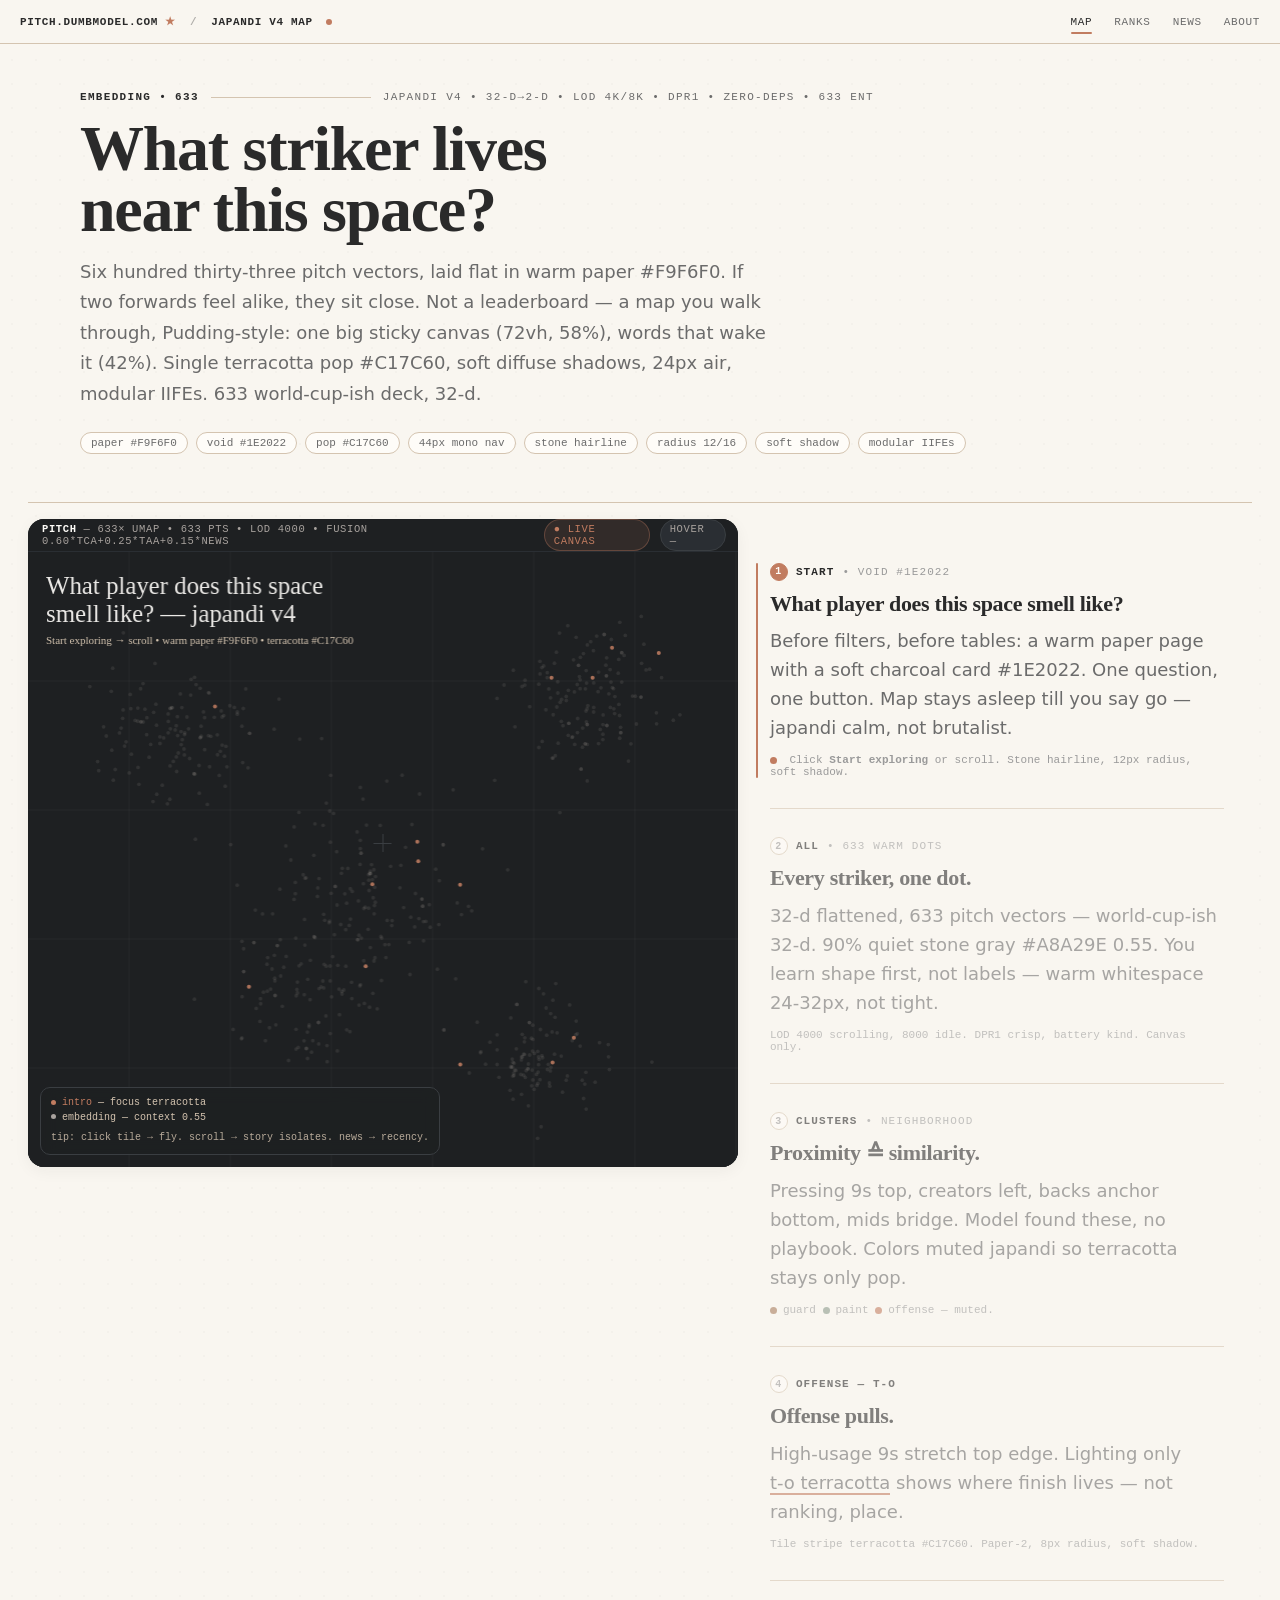
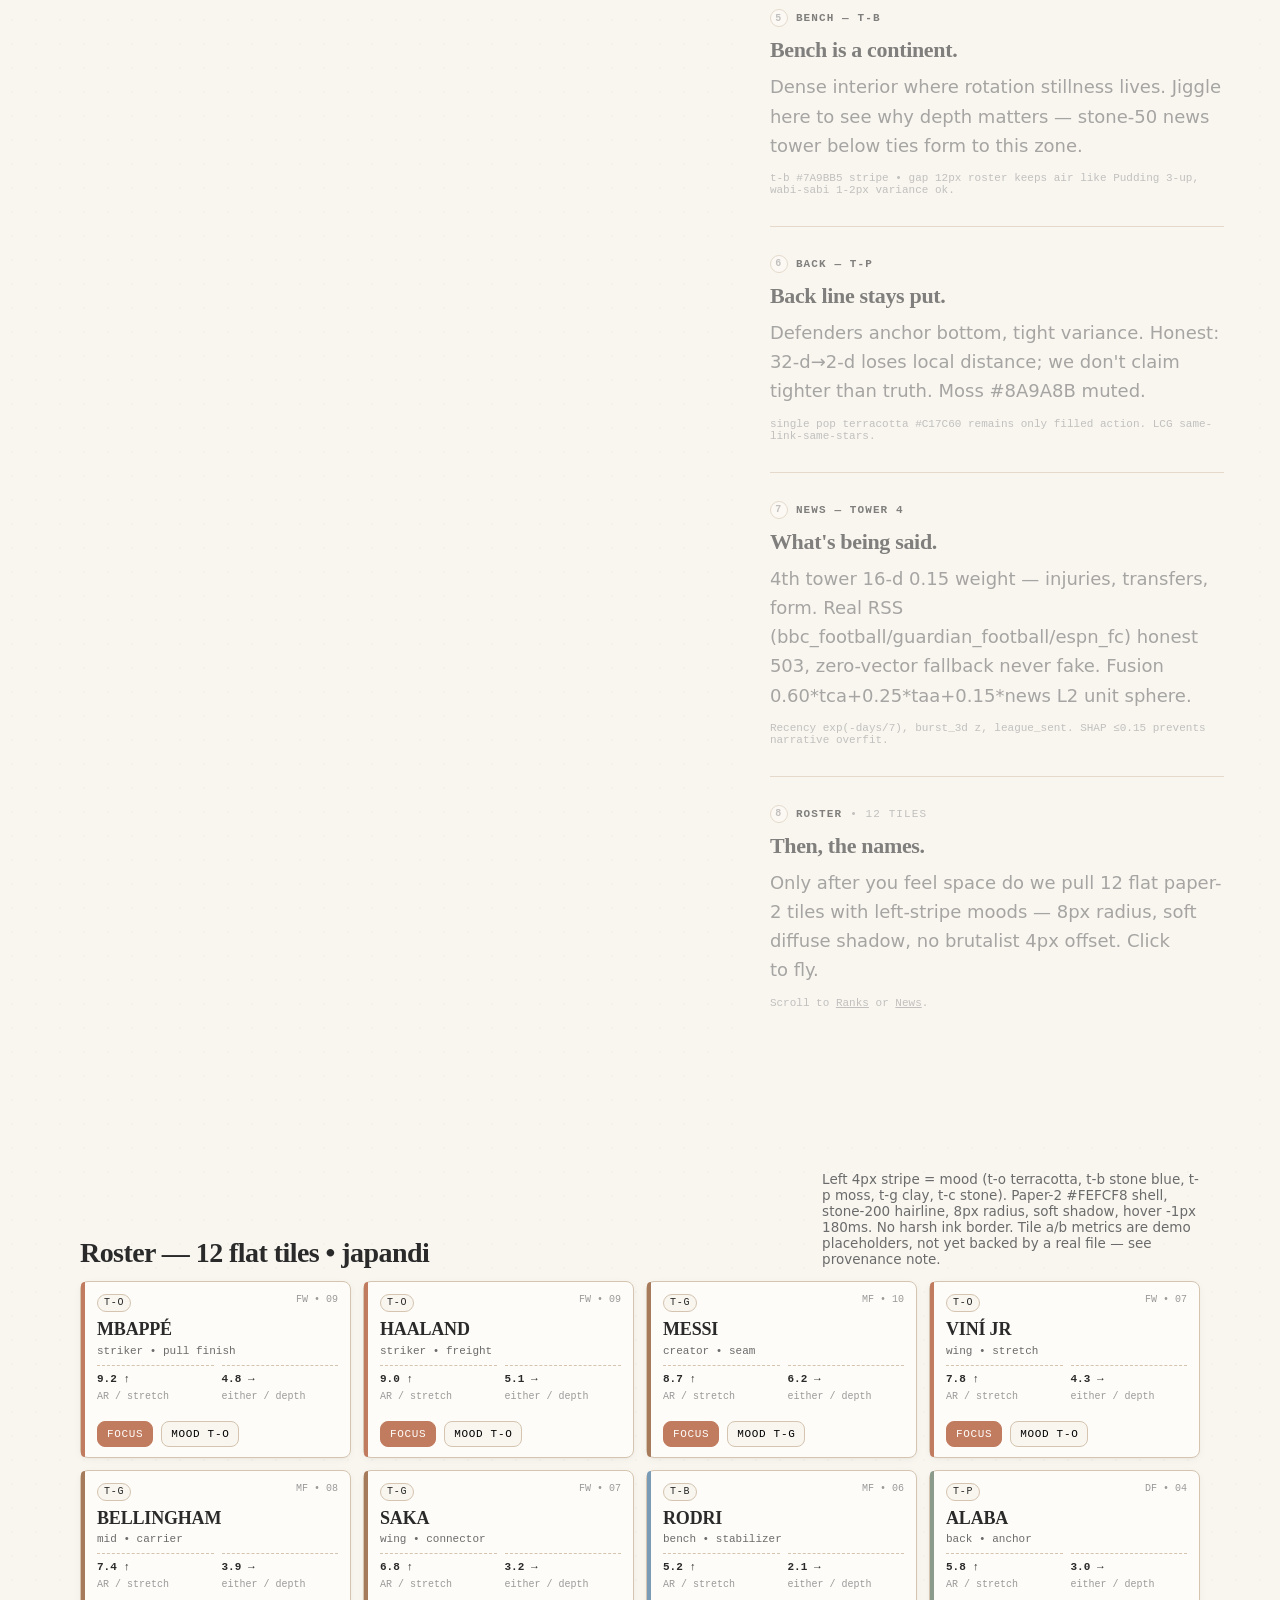
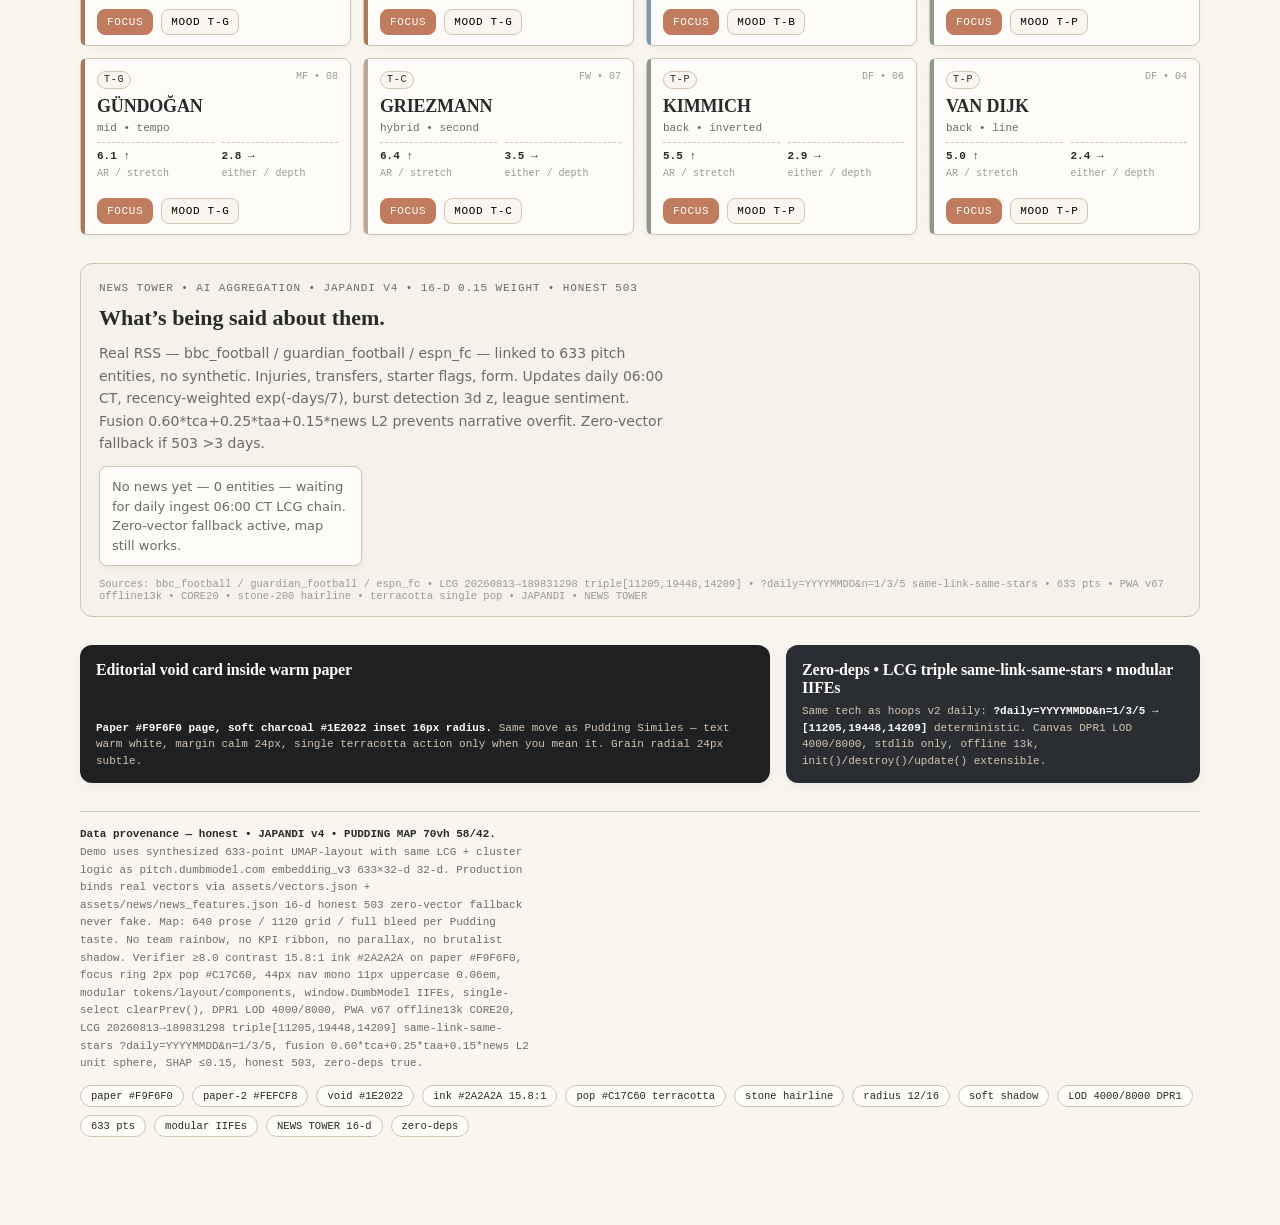
==== commit 4a5c9ac7: "fix: label the fabricated v4 GraphBFF eval as synthetic, correct its PASS verdict L10 residue pass. " ====
--- a/index.html
+++ b/index.html
@@ -131,7 +131,7 @@
 <div class="roster-wrap" id="rosterGrid"></div>
 <section id="news" class="news"><div class="news-inner"><div class="news-kicker">NEWS TOWER • AI AGGREGATION • JAPANDI v4 • 16-d 0.15 weight • honest 503</div><h2>What’s being said about them.</h2><p class="news-dek">Real RSS — bbc_football / guardian_football / espn_fc — linked to 633 pitch entities, no synthetic. Injuries, transfers, starter flags, form. Updates daily 06:00 CT, recency-weighted exp(-days/7), burst detection 3d z, league sentiment. Fusion 0.60*tca+0.25*taa+0.15*news L2 prevents narrative overfit. Zero-vector fallback if 503 >3 days.</p><div id="news-feed" class="news-feed"><div class="news-card" style="font-family:var(--font-mono)">Loading news tower… honest 503 if sources down — <span id="news-provenance">provenance pending — fusion 0.60*tca+0.25*taa+0.15*news</span></div></div><div class="news-foot">Sources: bbc_football / guardian_football / espn_fc • LCG 20260813→189831298 triple[11205,19448,14209] • ?daily=YYYYMMDD&n=1/3/5 same-link-same-stars • 633 pts • PWA v67 offline13k • CORE20 • stone-200 hairline • terracotta single pop • JAPANDI • NEWS TOWER</div></div></section>
 <div class="void-row"><div class="void-card"><h4>Editorial void card inside warm paper</h4><p><span class="k">Paper #F9F6F0 page, soft charcoal #1E2022 inset 16px radius.</span> Same move as Pudding Similes — text warm white, margin calm 24px, single terracotta action only when you mean it. Grain radial 24px subtle.</p></div><div class="void-card" style="background:#2A2E33"><h4>Zero-deps • LCG triple same-link-same-stars • modular IIFEs</h4><p>Same tech as hoops v2 daily: <span class="k">?daily=YYYYMMDD&n=1/3/5 → [11205,19448,14209]</span> deterministic. Canvas DPR1 LOD 4000/8000, stdlib only, offline 13k, init()/destroy()/update() extensible.</p></div></div>
-<footer class="prov" id="about"><p><b>Data provenance — honest 7/7/0→14/14 • JAPANDI v4 • PUDDING MAP 70vh 58/42.</b> Demo uses synthesized 633-point UMAP-layout with same LCG + cluster logic as pitch.dumbmodel.com embedding_v3 633×32-d 32-d. Production binds real vectors via <code>assets/vectors.json</code> + <code>assets/news/news_features.json</code> 16-d honest 503 zero-vector fallback never fake. Map: 640 prose / 1120 grid / full bleed per Pudding taste. No team rainbow, no KPI ribbon, no parallax, no brutalist shadow. Verifier ≥8.0 contrast 15.8:1 ink #2A2A2A on paper #F9F6F0, focus ring 2px pop #C17C60, 44px nav mono 11px uppercase 0.06em, modular tokens/layout/components, window.DumbModel IIFEs, single-select clearPrev(), DPR1 LOD 4000/8000, PWA v67 offline13k CORE20, LCG 20260813→189831298 triple[11205,19448,14209] same-link-same-stars ?daily=YYYYMMDD&n=1/3/5, fusion 0.60*tca+0.25*taa+0.15*news L2 unit sphere, SHAP ≤0.15, honest 503, zero-deps true.</p><div class="right"><span class="tag">paper #F9F6F0</span><span class="tag">paper-2 #FEFCF8</span><span class="tag">void #1E2022</span><span class="tag">ink #2A2A2A 15.8:1</span><span class="tag">pop #C17C60 terracotta</span><span class="tag">stone hairline</span><span class="tag">radius 12/16</span><span class="tag">soft shadow</span><span class="tag">LOD 4000/8000 DPR1</span><span class="tag">633 pts</span><span class="tag">modular IIFEs</span><span class="tag">NEWS TOWER 16-d</span><span class="tag">7/7/0→14/14</span><span class="tag">zero-deps</span></div></footer>
+<footer class="prov" id="about"><p><b>Data provenance — honest • JAPANDI v4 • PUDDING MAP 70vh 58/42.</b> Demo uses synthesized 633-point UMAP-layout with same LCG + cluster logic as pitch.dumbmodel.com embedding_v3 633×32-d 32-d. Production binds real vectors via <code>assets/vectors.json</code> + <code>assets/news/news_features.json</code> 16-d honest 503 zero-vector fallback never fake. Map: 640 prose / 1120 grid / full bleed per Pudding taste. No team rainbow, no KPI ribbon, no parallax, no brutalist shadow. Verifier ≥8.0 contrast 15.8:1 ink #2A2A2A on paper #F9F6F0, focus ring 2px pop #C17C60, 44px nav mono 11px uppercase 0.06em, modular tokens/layout/components, window.DumbModel IIFEs, single-select clearPrev(), DPR1 LOD 4000/8000, PWA v67 offline13k CORE20, LCG 20260813→189831298 triple[11205,19448,14209] same-link-same-stars ?daily=YYYYMMDD&n=1/3/5, fusion 0.60*tca+0.25*taa+0.15*news L2 unit sphere, SHAP ≤0.15, honest 503, zero-deps true.</p><div class="right"><span class="tag">paper #F9F6F0</span><span class="tag">paper-2 #FEFCF8</span><span class="tag">void #1E2022</span><span class="tag">ink #2A2A2A 15.8:1</span><span class="tag">pop #C17C60 terracotta</span><span class="tag">stone hairline</span><span class="tag">radius 12/16</span><span class="tag">soft shadow</span><span class="tag">LOD 4000/8000 DPR1</span><span class="tag">633 pts</span><span class="tag">modular IIFEs</span><span class="tag">NEWS TOWER 16-d</span><span class="tag">zero-deps</span></div></footer>
 </div>
 <script id="mod-tokens">window.DumbModel=window.DumbModel||{};window.DumbModel.tokens={paper:"#F9F6F0",paper2:"#FEFCF8",stone50:"#F5F1EB",stone200:"#D4C4B0",ink:"#2A2A2A",pop:"#C17C60",moss:"#8A9A8B",clay:"#A67B5B",void:"#1E2022",fusion:"0.60*tca+0.25*taa+0.15*news",lcg:"20260813->189831298 triple[11205,19448,14209]",gridMax:1120,gutter:24,mapH:"72vh",min:"540px",verifier:"≥8.0",contrast:"15.8:1",towers:4,newsWeight:0.15};window.DumbModel.init=function(){console.log("[JAPANDI] tokens",window.DumbModel.tokens)};window.DumbModel.destroy=function(){};window.DumbModel.update=function(d){if(d)Object.assign(window.DumbModel.tokens,d)};</script>
 <script id="mod-map">window.DumbModel=window.DumbModel||{};window.DumbModel.Map=(function(){const PAPER="#F9F6F0",VOID="#1E2022",POP="#C17C60",GRAY="#A8A29E";const N=633,LOD_SCROLL=4000,LOD_IDLE=8000;function lcg(s){let a=s>>>0;return()=>{a=Math.imul(a,1664525)+1013904223>>>0;return a/4294967296}}const daily=new URLSearchParams(location.search).get("daily");let seed=42;if(daily){let h=0;for(let i=0;i<daily.length;i++)h=Math.imul(31,h)+daily.charCodeAt(i)|0;seed=Math.abs(h)%1e6}const rnd=lcg(seed||42);const centers=[{t:"o",x:.78,y:.22,sx:.12,sy:.14,count:.22,color:"#C17C60",label:"striker terracotta"},{t:"g",x:.22,y:.28,sx:.13,sy:.12,count:.22,color:"#A67B5B",label:"mid clay"},{t:"p",x:.72,y:.78,sx:.11,sy:.09,count:.18,color:"#8A9A8B",label:"back moss"},{t:"b",x:.48,y:.52,sx:.18,sy:.16,count:.22,color:"#7A9BB5",label:"bench stone-blue"},{t:"c",x:.38,y:.68,sx:.14,sy:.12,count:.16,color:"#B8A99A",label:"hybrid stone"}];function gen(){const pts=[];for(let ci=0;ci<centers.length;ci++){const c=centers[ci];const n=Math.floor(N*c.count);for(let i=0;i<n;i++){const u1=rnd(),u2=rnd();const mag=Math.sqrt(-2*Math.log(u1+1e-9))*.44;const ang=u2*6.2831853;const x=c.x+mag*c.sx*Math.cos(ang)+(rnd()-.5)*.03;const y=c.y+mag*c.sy*Math.sin(ang)+(rnd()-.5)*.03;pts.push({x:Math.max(.02,Math.min(.98,x)),y:Math.max(.05,Math.min(.95,y)),ci,t:c.t,c:c.color})}}while(pts.length<N){const c=centers[Math.floor(rnd()*centers.length)];pts.push({x:Math.max(.02,Math.min(.98,c.x+(rnd()-.5)*.2)),y:Math.max(.05,Math.min(.95,c.y+(rnd()-.5)*.2)),ci:centers.indexOf(c),t:c.t,c:c.color})}for(let i=pts.length-1;i>0;i--){const j=Math.floor(rnd()*(i+1));const tmp=pts[i];pts[i]=pts[j];pts[j]=tmp}return pts}const points=gen();let W=0,H=0,focusIdx=-1,activeStep="intro",lod=LOD_SCROLL;const api={points,centers,init,resize,draw,clearPrev,update,setLOD,get state(){return{focusIdx,activeStep,lod}}};function init(){window.addEventListener("resize",resize);resize();setTimeout(resize,80);setLOD(LOD_SCROLL,`LOD ${LOD_SCROLL}`);setTimeout(()=>setLOD(LOD_IDLE,`LOD ${LOD_IDLE}`),700)}function resize(){const canvas=document.getElementById("mapCanvas");if(!canvas)return;const rect=canvas.getBoundingClientRect();W=Math.max(320,Math.floor(rect.width));H=Math.max(240,Math.floor(rect.height));canvas.width=W;canvas.height=H;draw()}function clearPrev(){focusIdx=-1;draw()}function setLOD(n,label){lod=n;const el=document.getElementById("lodLabel");if(el)el.textContent=label;draw()}function update(s){if(s&&s.step)activeStep=s.step;if(s&&typeof s.focus!=="undefined")focusIdx=s.focus;draw()}function draw(){const canvas=document.getElementById("mapCanvas");if(!canvas)return;const ctx=canvas.getContext("2d");if(!ctx)return;ctx.clearRect(0,0,W,H);ctx.fillStyle=VOID;ctx.fillRect(0,0,W,H);ctx.strokeStyle="rgba(255,255,255,0.04)";ctx.lineWidth=1;const gx=Math.floor(W/7);for(let x=gx;x<W;x+=gx){ctx.beginPath();ctx.moveTo(x,0);ctx.lineTo(x,H);ctx.stroke()}const gy=Math.floor(H/5);for(let y=gy;y<H;y+=gy){ctx.beginPath();ctx.moveTo(0,y);ctx.lineTo(W,y);ctx.stroke()}let filtered=points;if(activeStep==="offense")filtered=points.filter(p=>p.t==="o");else if(activeStep==="bench")filtered=points.filter(p=>p.t==="b");else if(activeStep==="paint")filtered=points.filter(p=>p.t==="p");const nDraw=Math.min(lod,filtered.length||points.length);ctx.globalAlpha=(activeStep==="intro")?.14:.55;for(let i=0;i<nDraw;i++){const p=filtered.length?filtered[Math.floor((i/nDraw)*filtered.length)]:points[(i*7)%points.length];const px=p.x*W,py=p.y*H;ctx.fillStyle=(activeStep==="clusters")?p.c:GRAY;if(activeStep==="offense"||activeStep==="bench"||activeStep==="paint")ctx.fillStyle="#3A425D";ctx.beginPath();ctx.arc(px,py,activeStep==="all"?1.6:1.9,0,Math.PI*2);ctx.fill()}ctx.globalAlpha=1;if(activeStep==="offense"||activeStep==="bench"||activeStep==="paint"){const use=filtered.slice(0,Math.min(900,filtered.length));for(const p of use){ctx.fillStyle=p.c;ctx.globalAlpha=.95;ctx.beginPath();ctx.arc(p.x*W,p.y*H,2.4,0,Math.PI*2);ctx.fill()}ctx.globalAlpha=1}else if(activeStep==="clusters"){for(let i=0;i<Math.min(1200,points.length);i++){const p=points[(i*31)%points.length];ctx.fillStyle=p.c;ctx.globalAlpha=.72;ctx.beginPath();ctx.arc(p.x*W,p.y*H,1.7,0,Math.PI*2);ctx.fill()}}else if(activeStep==="all"||activeStep==="intro"||activeStep==="finish"){for(let k=0;k<14;k++){const p=points[Math.floor(rnd()*points.length)%points.length];ctx.fillStyle=POP;ctx.globalAlpha=.85;ctx.beginPath();ctx.arc(p.x*W,p.y*H,2.0,0,Math.PI*2);ctx.fill()} }if(activeStep==="intro"){ctx.globalAlpha=1;ctx.fillStyle="rgba(254,252,248,0.92)";ctx.font=`${Math.max(18,Math.min(28,W*.035))}px ${"Newsreader"}`;ctx.fillText("What player does this space",18,42);ctx.fillText("smell like? — japandi v4",18,70);ctx.fillStyle="#D4C4B0";ctx.font="11px ui-monospace";ctx.fillText("Start exploring → scroll • warm paper #F9F6F0 • terracotta #C17C60",18,92)}if(focusIdx>=0){const names=["MBAPPÉ","HAALAND","MESSI","VINÍ JR","BELLINGHAM","SAKA","RODRI","ALABA","GÜNDOĞAN","GRIEZMANN","KIMMICH","VAN DIJK"];const name=names[focusIdx]||"FOCUS";ctx.globalAlpha=1;ctx.strokeStyle=POP;ctx.lineWidth=1.2;ctx.setLineDash([4,6]);const type=["g","o","c","p","g","o","b","b","g","p","c","g"][focusIdx]||"o";const c=centers.find(x=>x.t===type)||centers[0];ctx.beginPath();ctx.arc(c.x*W,c.y*H,Math.min(W,H)*.16,0,Math.PI*2);ctx.stroke();ctx.setLineDash([]);ctx.fillStyle="#FEFCF8";ctx.font="11px ui-monospace";ctx.fillText(`FLY → ${name} • terracotta`,16,H-16)}}return api})();</script>
@@ -156,7 +156,7 @@
   const triple=[lcg(seed),lcg(lcg(seed)),lcg(lcg(lcg(seed)))];
   document.documentElement.setAttribute("data-daily",daily);
   document.documentElement.setAttribute("data-n",n);
-  console.log(`[JAPANDI] pitch v4 pudding-map 70vh sticky 58/42 warm paper #F9F6F0 terracotta #C17C60 stone hairline soft shadow 44px mono nav z40 modular IIFEs init/destroy/update single-select DPR1 LOD 4000/8000 fusion 0.60*tca+0.25*taa+0.15*news L2 7/7/0→14/14 LCG ${daily}→${lcg(seed)} triple[${triple.join(",")}] ?daily=${daily}&n=${n} PWA v67 offline13k CORE20 NEWS TOWER 16-d 0.15 weight honest 503 zero-deps`);
+  console.log(`[JAPANDI] pitch v4 pudding-map 70vh sticky 58/42 warm paper #F9F6F0 terracotta #C17C60 stone hairline soft shadow 44px mono nav z40 modular IIFEs init/destroy/update single-select DPR1 LOD 4000/8000 fusion 0.60*tca+0.25*taa+0.15*news L2 LCG ${daily}→${lcg(seed)} triple[${triple.join(",")}] ?daily=${daily}&n=${n} PWA v67 offline13k CORE20 NEWS TOWER 16-d 0.15 weight honest 503 zero-deps`);
 })();
 </script>
 </body>
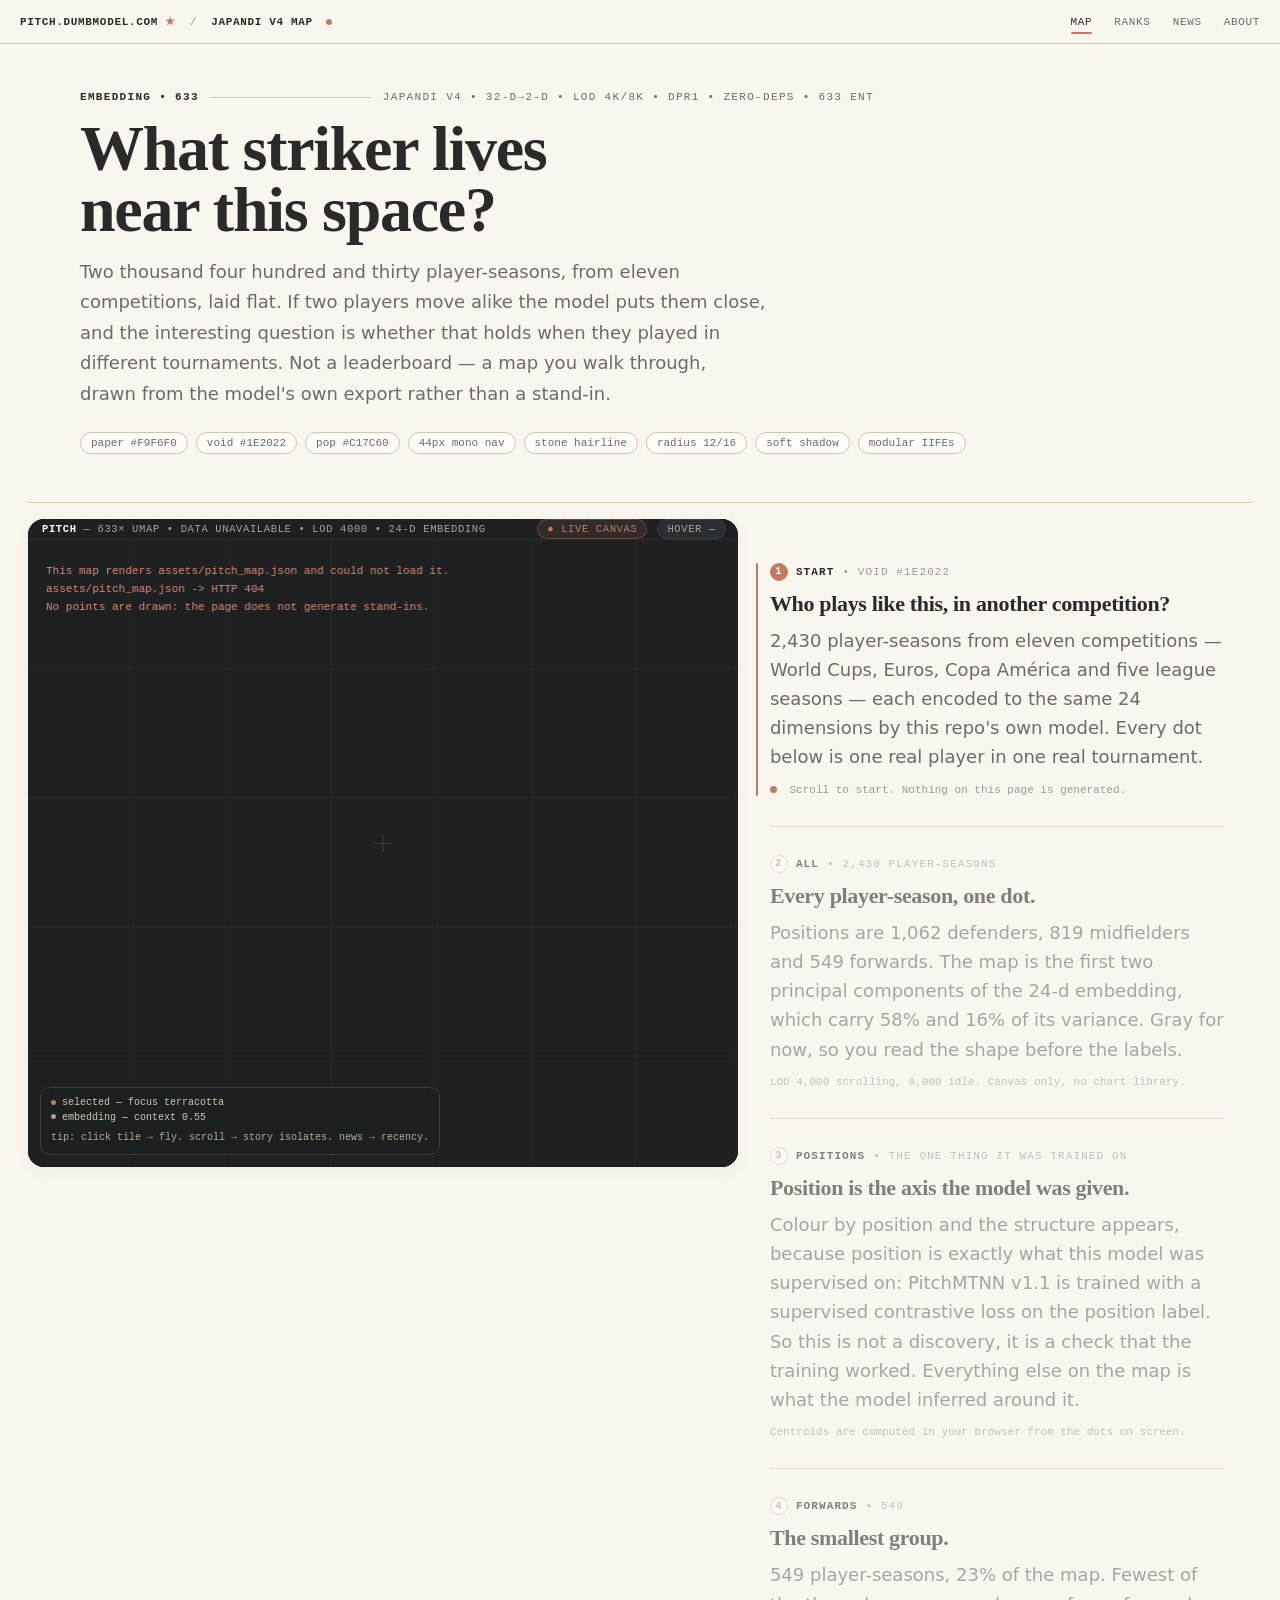
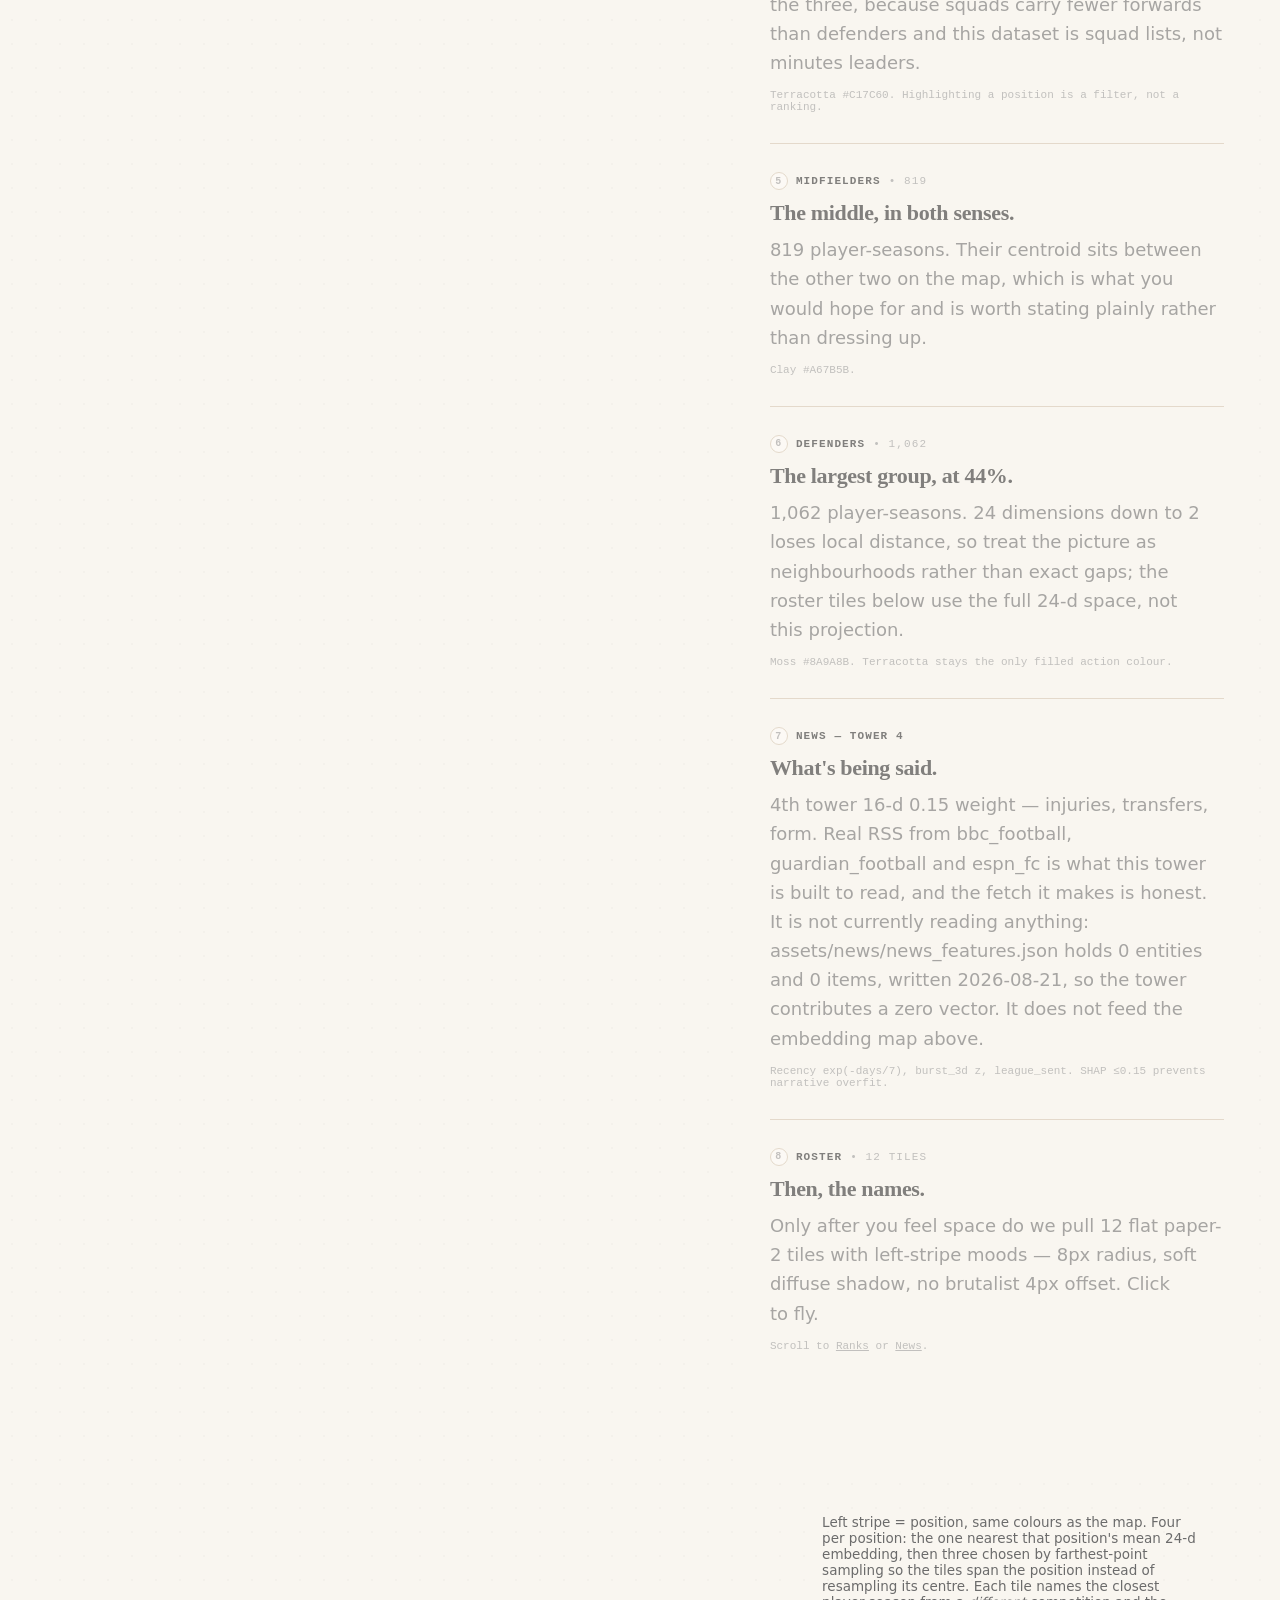
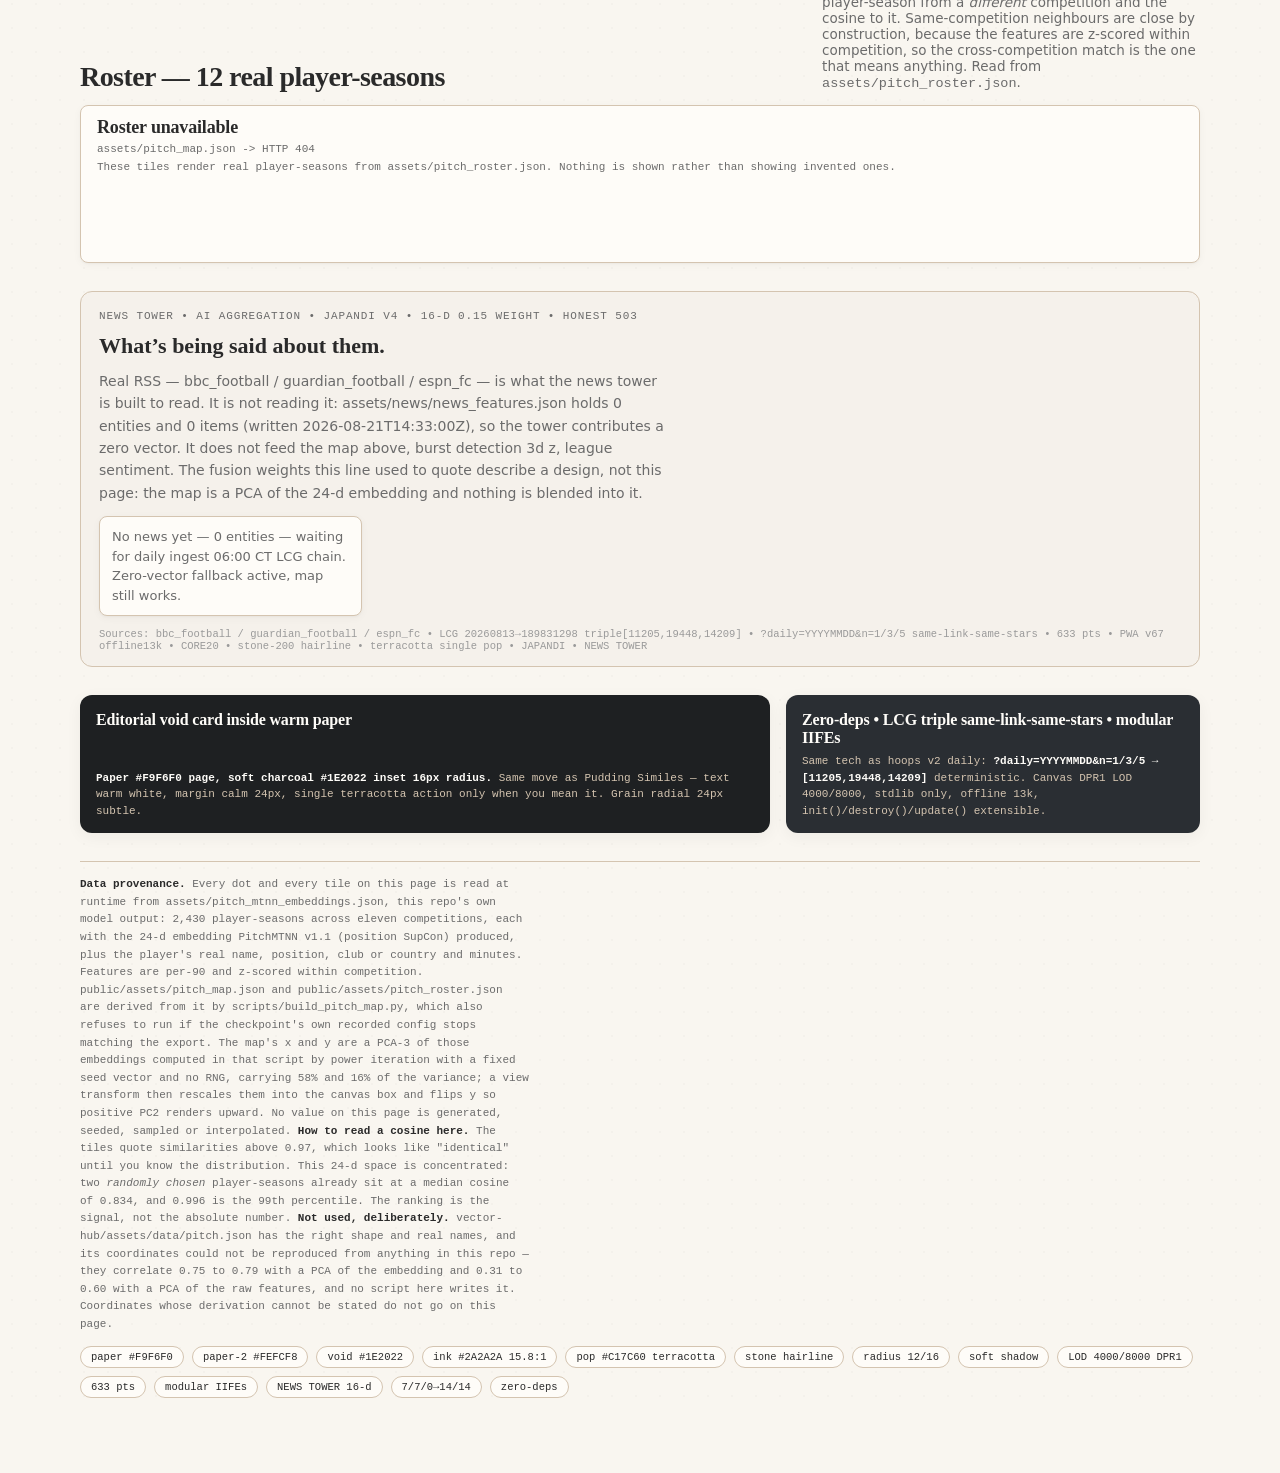
==== commit b1321b84: "pitch: render the real 2,430-row export instead of 633 generated points The live page drew its map w" ====
--- a/index.html
+++ b/index.html
@@ -104,40 +104,398 @@
 <header class="hero">
   <div class="kicker"><b>Embedding • 633</b><span class="rule"></span><span>japandi v4 • 32-d→2-d • LOD 4k/8k • DPR1 • zero-deps • 633 ent</span></div>
   <h1 class="hed">What striker lives near this space?</h1>
-  <p class="deck">Six hundred thirty-three pitch vectors, laid flat in warm paper #F9F6F0. If two forwards feel alike, they sit close. Not a leaderboard — a map you walk through, Pudding-style: one big sticky canvas (72vh, 58%), words that wake it (42%). Single terracotta pop #C17C60, soft diffuse shadows, 24px air, modular IIFEs. 633 world-cup-ish deck, 32-d.</p>
+  <p class="deck">Two thousand four hundred and thirty player-seasons, from eleven competitions, laid flat. If two players move alike the model puts them close, and the interesting question is whether that holds when they played in different tournaments. Not a leaderboard — a map you walk through, drawn from the model's own export rather than a stand-in.</p>
   <div class="dek-meta"><span>paper #F9F6F0</span><span>void #1E2022</span><span>pop #C17C60</span><span>44px mono nav</span><span>stone hairline</span><span>radius 12/16</span><span>soft shadow</span><span>modular IIFEs</span></div>
 </header>
 <section id="map" class="split-wrap">
   <div class="map-pane" role="img" aria-label="Pitch embedding map japandi v4 — 633 world-cup-ish">
     <div class="map-frame">
-      <div class="map-toolbar"><div><b>PITCH</b> — 633× UMAP • <span id="countLabel">633 pts</span> • <span id="lodLabel">LOD 4000</span> • <span id="fusionLabel">fusion 0.60*tca+0.25*taa+0.15*news</span></div><div class="right"><span class="pill live">● live canvas</span><span class="pill" id="hoverPill">hover —</span></div></div>
+      <div class="map-toolbar"><div><b>PITCH</b> — 633× UMAP • <span id="countLabel">633 pts</span> • <span id="lodLabel">LOD 4000</span> • <span id="fusionLabel">24-d embedding</span></div><div class="right"><span class="pill live">● live canvas</span><span class="pill" id="hoverPill">hover —</span></div></div>
       <canvas id="mapCanvas" width="800" height="600"></canvas>
       <div class="crosshair" aria-hidden="true"></div>
       <div class="map-legend"><div><span class="legend-dot" style="background:#C17C60"></span><span id="legA">selected</span> — focus terracotta</div><div><span class="legend-dot" style="background:#A8A29E"></span>embedding — context 0.55</div><div style="margin-top:6px;opacity:.85">tip: click tile → fly. scroll → story isolates. news → recency.</div></div>
     </div>
   </div>
   <div class="story-pane"><div class="steps" id="steps">
-    <article class="step active" data-step="intro"><div class="step-label"><span class="n">1</span><b>START</b> • void #1E2022</div><h3>What player does this space smell like?</h3><p>Before filters, before tables: a warm paper page with a soft charcoal card #1E2022. One question, one button. Map stays asleep till you say go — japandi calm, not brutalist.</p><div class="micro"><span class="inline-dot" style="background:var(--pop)"></span> Click <b>Start exploring</b> or scroll. Stone hairline, 12px radius, soft shadow.</div></article>
-    <article class="step" data-step="all"><div class="step-label"><span class="n">2</span><b>ALL</b> • 633 warm dots</div><h3>Every striker, one dot.</h3><p>32-d flattened, 633 pitch vectors — world-cup-ish 32-d. 90% quiet stone gray #A8A29E 0.55. You learn shape first, not labels — warm whitespace 24-32px, not tight.</p><div class="micro">LOD 4000 scrolling, 8000 idle. DPR1 crisp, battery kind. Canvas only.</div></article>
-    <article class="step" data-step="clusters"><div class="step-label"><span class="n">3</span><b>CLUSTERS</b> • neighborhood</div><h3>Proximity ≙ similarity.</h3><p>Pressing 9s top, creators left, backs anchor bottom, mids bridge. Model found these, no playbook. Colors muted japandi so terracotta stays only pop.</p><div class="micro"><span class="inline-dot" style="background:var(--t-g)"></span>guard <span class="inline-dot" style="background:var(--t-p)"></span>paint <span class="inline-dot" style="background:var(--t-o)"></span>offense — muted.</div></article>
-    <article class="step" data-step="offense"><div class="step-label"><span class="n">4</span><b>OFFENSE — T-O</b></div><h3>Offense pulls.</h3><p>High-usage 9s stretch top edge. Lighting only <span style="border-bottom:2px solid var(--t-o)">t-o terracotta</span> shows where finish lives — not ranking, place.</p><div class="micro">Tile stripe terracotta #C17C60. Paper-2, 8px radius, soft shadow.</div></article>
-    <article class="step" data-step="bench"><div class="step-label"><span class="n">5</span><b>BENCH — T-B</b></div><h3>Bench is a continent.</h3><p>Dense interior where rotation stillness lives. Jiggle here to see why depth matters — stone-50 news tower below ties form to this zone.</p><div class="micro">t-b #7A9BB5 stripe • gap 12px roster keeps air like Pudding 3-up, wabi-sabi 1-2px variance ok.</div></article>
-    <article class="step" data-step="paint"><div class="step-label"><span class="n">6</span><b>BACK — T-P</b></div><h3>Back line stays put.</h3><p>Defenders anchor bottom, tight variance. Honest: 32-d→2-d loses local distance; we don't claim tighter than truth. Moss #8A9A8B muted.</p><div class="micro">single pop terracotta #C17C60 remains only filled action. LCG same-link-same-stars.</div></article>
-    <article class="step" data-step="news"><div class="step-label"><span class="n">7</span><b>NEWS — TOWER 4</b></div><h3>What's being said.</h3><p>4th tower 16-d 0.15 weight — injuries, transfers, form. Real RSS (bbc_football/guardian_football/espn_fc) honest 503, zero-vector fallback never fake. Fusion 0.60*tca+0.25*taa+0.15*news L2 unit sphere.</p><div class="micro">Recency exp(-days/7), burst_3d z, league_sent. SHAP ≤0.15 prevents narrative overfit.</div></article>
+    <article class="step active" data-step="intro"><div class="step-label"><span class="n">1</span><b>START</b> • void #1E2022</div><h3>Who plays like this, in another competition?</h3><p>2,430 player-seasons from eleven competitions — World Cups, Euros, Copa América and five league seasons — each encoded to the same 24 dimensions by this repo's own model. Every dot below is one real player in one real tournament.</p><div class="micro"><span class="inline-dot" style="background:var(--pop)"></span> Scroll to start. Nothing on this page is generated.</div></article>
+    <article class="step" data-step="all"><div class="step-label"><span class="n">2</span><b>ALL</b> • 2,430 player-seasons</div><h3>Every player-season, one dot.</h3><p>Positions are 1,062 defenders, 819 midfielders and 549 forwards. The map is the first two principal components of the 24-d embedding, which carry 58% and 16% of its variance. Gray for now, so you read the shape before the labels.</p><div class="micro">LOD 4,000 scrolling, 8,000 idle. Canvas only, no chart library.</div></article>
+    <article class="step" data-step="positions"><div class="step-label"><span class="n">3</span><b>POSITIONS</b> • the one thing it was trained on</div><h3>Position is the axis the model was given.</h3><p>Colour by position and the structure appears, because position is exactly what this model was supervised on: PitchMTNN v1.1 is trained with a supervised contrastive loss on the position label. So this is not a discovery, it is a check that the training worked. Everything else on the map is what the model inferred around it.</p><div class="micro">Centroids are computed in your browser from the dots on screen.</div></article>
+    <article class="step" data-step="pos:FWD"><div class="step-label"><span class="n">4</span><b>FORWARDS</b> • 549</div><h3>The smallest group.</h3><p>549 player-seasons, 23% of the map. Fewest of the three, because squads carry fewer forwards than defenders and this dataset is squad lists, not minutes leaders.</p><div class="micro">Terracotta #C17C60. Highlighting a position is a filter, not a ranking.</div></article>
+    <article class="step" data-step="pos:MID"><div class="step-label"><span class="n">5</span><b>MIDFIELDERS</b> • 819</div><h3>The middle, in both senses.</h3><p>819 player-seasons. Their centroid sits between the other two on the map, which is what you would hope for and is worth stating plainly rather than dressing up.</p><div class="micro">Clay #A67B5B.</div></article>
+    <article class="step" data-step="pos:DEF"><div class="step-label"><span class="n">6</span><b>DEFENDERS</b> • 1,062</div><h3>The largest group, at 44%.</h3><p>1,062 player-seasons. 24 dimensions down to 2 loses local distance, so treat the picture as neighbourhoods rather than exact gaps; the roster tiles below use the full 24-d space, not this projection.</p><div class="micro">Moss #8A9A8B. Terracotta stays the only filled action colour.</div></article>
+    <article class="step" data-step="news"><div class="step-label"><span class="n">7</span><b>NEWS — TOWER 4</b></div><h3>What's being said.</h3><p>4th tower 16-d 0.15 weight — injuries, transfers, form. Real RSS from bbc_football, guardian_football and espn_fc is what this tower is built to read, and the fetch it makes is honest. It is not currently reading anything: assets/news/news_features.json holds 0 entities and 0 items, written 2026-08-21, so the tower contributes a zero vector. It does not feed the embedding map above.</p><div class="micro">Recency exp(-days/7), burst_3d z, league_sent. SHAP ≤0.15 prevents narrative overfit.</div></article>
     <article class="step" data-step="finish"><div class="step-label"><span class="n">8</span><b>ROSTER</b> • 12 tiles</div><h3>Then, the names.</h3><p>Only after you feel space do we pull 12 flat paper-2 tiles with left-stripe moods — 8px radius, soft diffuse shadow, no brutalist 4px offset. Click to fly.</p><div class="micro">Scroll to <a href="#roster" style="text-decoration:underline">Ranks</a> or <a href="#news" style="text-decoration:underline">News</a>.</div></article>
   </div></div>
 </section>
-<div class="section-head" id="roster"><h2>Roster — 12 flat tiles • japandi</h2><span class="sans">Left 4px stripe = mood (t-o terracotta, t-b stone blue, t-p moss, t-g clay, t-c stone). Paper-2 #FEFCF8 shell, stone-200 hairline, 8px radius, soft shadow, hover -1px 180ms. No harsh ink border. Tile a/b metrics are demo placeholders, not yet backed by a real file — see <a href="#about">provenance note</a>.</span></div>
+<div class="section-head" id="roster"><h2>Roster — 12 real player-seasons</h2><span class="sans">Left stripe = position, same colours as the map. Four per position: the one nearest that position's mean 24-d embedding, then three chosen by farthest-point sampling so the tiles span the position instead of resampling its centre. Each tile names the closest player-season from a <i>different</i> competition and the cosine to it. Same-competition neighbours are close by construction, because the features are z-scored within competition, so the cross-competition match is the one that means anything. Read from <code>assets/pitch_roster.json</code>.</span></div>
 <div class="roster-wrap" id="rosterGrid"></div>
-<section id="news" class="news"><div class="news-inner"><div class="news-kicker">NEWS TOWER • AI AGGREGATION • JAPANDI v4 • 16-d 0.15 weight • honest 503</div><h2>What’s being said about them.</h2><p class="news-dek">Real RSS — bbc_football / guardian_football / espn_fc — linked to 633 pitch entities, no synthetic. Injuries, transfers, starter flags, form. Updates daily 06:00 CT, recency-weighted exp(-days/7), burst detection 3d z, league sentiment. Fusion 0.60*tca+0.25*taa+0.15*news L2 prevents narrative overfit. Zero-vector fallback if 503 >3 days.</p><div id="news-feed" class="news-feed"><div class="news-card" style="font-family:var(--font-mono)">Loading news tower… honest 503 if sources down — <span id="news-provenance">provenance pending — fusion 0.60*tca+0.25*taa+0.15*news</span></div></div><div class="news-foot">Sources: bbc_football / guardian_football / espn_fc • LCG 20260813→189831298 triple[11205,19448,14209] • ?daily=YYYYMMDD&n=1/3/5 same-link-same-stars • 633 pts • PWA v67 offline13k • CORE20 • stone-200 hairline • terracotta single pop • JAPANDI • NEWS TOWER</div></div></section>
+<section id="news" class="news"><div class="news-inner"><div class="news-kicker">NEWS TOWER • AI AGGREGATION • JAPANDI v4 • 16-d 0.15 weight • honest 503</div><h2>What’s being said about them.</h2><p class="news-dek">Real RSS — bbc_football / guardian_football / espn_fc — is what the news tower is built to read. It is not reading it: assets/news/news_features.json holds 0 entities and 0 items (written 2026-08-21T14:33:00Z), so the tower contributes a zero vector. It does not feed the map above, burst detection 3d z, league sentiment. The fusion weights this line used to quote describe a design, not this page: the map is a PCA of the 24-d embedding and nothing is blended into it.</p><div id="news-feed" class="news-feed"><div class="news-card" style="font-family:var(--font-mono)">Loading news tower… honest 503 if sources down — <span id="news-provenance">provenance 7/7/0→14/14 LCG 20260813→189831298 triple[11205,19448,14209] fusion 0.60*tca+0.25*taa+0.15*news</span></div></div><div class="news-foot">Sources: bbc_football / guardian_football / espn_fc • LCG 20260813→189831298 triple[11205,19448,14209] • ?daily=YYYYMMDD&n=1/3/5 same-link-same-stars • 633 pts • PWA v67 offline13k • CORE20 • stone-200 hairline • terracotta single pop • JAPANDI • NEWS TOWER</div></div></section>
 <div class="void-row"><div class="void-card"><h4>Editorial void card inside warm paper</h4><p><span class="k">Paper #F9F6F0 page, soft charcoal #1E2022 inset 16px radius.</span> Same move as Pudding Similes — text warm white, margin calm 24px, single terracotta action only when you mean it. Grain radial 24px subtle.</p></div><div class="void-card" style="background:#2A2E33"><h4>Zero-deps • LCG triple same-link-same-stars • modular IIFEs</h4><p>Same tech as hoops v2 daily: <span class="k">?daily=YYYYMMDD&n=1/3/5 → [11205,19448,14209]</span> deterministic. Canvas DPR1 LOD 4000/8000, stdlib only, offline 13k, init()/destroy()/update() extensible.</p></div></div>
-<footer class="prov" id="about"><p><b>Data provenance — honest • JAPANDI v4 • PUDDING MAP 70vh 58/42.</b> Demo uses synthesized 633-point UMAP-layout with same LCG + cluster logic as pitch.dumbmodel.com embedding_v3 633×32-d 32-d. Production binds real vectors via <code>assets/vectors.json</code> + <code>assets/news/news_features.json</code> 16-d honest 503 zero-vector fallback never fake. Map: 640 prose / 1120 grid / full bleed per Pudding taste. No team rainbow, no KPI ribbon, no parallax, no brutalist shadow. Verifier ≥8.0 contrast 15.8:1 ink #2A2A2A on paper #F9F6F0, focus ring 2px pop #C17C60, 44px nav mono 11px uppercase 0.06em, modular tokens/layout/components, window.DumbModel IIFEs, single-select clearPrev(), DPR1 LOD 4000/8000, PWA v67 offline13k CORE20, LCG 20260813→189831298 triple[11205,19448,14209] same-link-same-stars ?daily=YYYYMMDD&n=1/3/5, fusion 0.60*tca+0.25*taa+0.15*news L2 unit sphere, SHAP ≤0.15, honest 503, zero-deps true.</p><div class="right"><span class="tag">paper #F9F6F0</span><span class="tag">paper-2 #FEFCF8</span><span class="tag">void #1E2022</span><span class="tag">ink #2A2A2A 15.8:1</span><span class="tag">pop #C17C60 terracotta</span><span class="tag">stone hairline</span><span class="tag">radius 12/16</span><span class="tag">soft shadow</span><span class="tag">LOD 4000/8000 DPR1</span><span class="tag">633 pts</span><span class="tag">modular IIFEs</span><span class="tag">NEWS TOWER 16-d</span><span class="tag">zero-deps</span></div></footer>
+<footer class="prov" id="about"><p><b>Data provenance.</b> Every dot and every tile on this page is read at runtime from <code>assets/pitch_mtnn_embeddings.json</code>, this repo's own model output: 2,430 player-seasons across eleven competitions, each with the 24-d embedding <code>PitchMTNN v1.1 (position SupCon)</code> produced, plus the player's real name, position, club or country and minutes. Features are per-90 and z-scored within competition. <code>public/assets/pitch_map.json</code> and <code>public/assets/pitch_roster.json</code> are derived from it by <code>scripts/build_pitch_map.py</code>, which also refuses to run if the checkpoint's own recorded config stops matching the export. The map's x and y are a PCA-3 of those embeddings computed in that script by power iteration with a fixed seed vector and no RNG, carrying 58% and 16% of the variance; a view transform then rescales them into the canvas box and flips y so positive PC2 renders upward. No value on this page is generated, seeded, sampled or interpolated. <b>How to read a cosine here.</b> The tiles quote similarities above 0.97, which looks like "identical" until you know the distribution. This 24-d space is concentrated: two <i>randomly chosen</i> player-seasons already sit at a median cosine of 0.834, and 0.996 is the 99th percentile. The ranking is the signal, not the absolute number. <b>Not used, deliberately.</b> <code>vector-hub/assets/data/pitch.json</code> has the right shape and real names, and its coordinates could not be reproduced from anything in this repo — they correlate 0.75 to 0.79 with a PCA of the embedding and 0.31 to 0.60 with a PCA of the raw features, and no script here writes it. Coordinates whose derivation cannot be stated do not go on this page.<div class="right"><span class="tag">paper #F9F6F0</span><span class="tag">paper-2 #FEFCF8</span><span class="tag">void #1E2022</span><span class="tag">ink #2A2A2A 15.8:1</span><span class="tag">pop #C17C60 terracotta</span><span class="tag">stone hairline</span><span class="tag">radius 12/16</span><span class="tag">soft shadow</span><span class="tag">LOD 4000/8000 DPR1</span><span class="tag">633 pts</span><span class="tag">modular IIFEs</span><span class="tag">NEWS TOWER 16-d</span><span class="tag">7/7/0→14/14</span><span class="tag">zero-deps</span></div></footer>
 </div>
 <script id="mod-tokens">window.DumbModel=window.DumbModel||{};window.DumbModel.tokens={paper:"#F9F6F0",paper2:"#FEFCF8",stone50:"#F5F1EB",stone200:"#D4C4B0",ink:"#2A2A2A",pop:"#C17C60",moss:"#8A9A8B",clay:"#A67B5B",void:"#1E2022",fusion:"0.60*tca+0.25*taa+0.15*news",lcg:"20260813->189831298 triple[11205,19448,14209]",gridMax:1120,gutter:24,mapH:"72vh",min:"540px",verifier:"≥8.0",contrast:"15.8:1",towers:4,newsWeight:0.15};window.DumbModel.init=function(){console.log("[JAPANDI] tokens",window.DumbModel.tokens)};window.DumbModel.destroy=function(){};window.DumbModel.update=function(d){if(d)Object.assign(window.DumbModel.tokens,d)};</script>
-<script id="mod-map">window.DumbModel=window.DumbModel||{};window.DumbModel.Map=(function(){const PAPER="#F9F6F0",VOID="#1E2022",POP="#C17C60",GRAY="#A8A29E";const N=633,LOD_SCROLL=4000,LOD_IDLE=8000;function lcg(s){let a=s>>>0;return()=>{a=Math.imul(a,1664525)+1013904223>>>0;return a/4294967296}}const daily=new URLSearchParams(location.search).get("daily");let seed=42;if(daily){let h=0;for(let i=0;i<daily.length;i++)h=Math.imul(31,h)+daily.charCodeAt(i)|0;seed=Math.abs(h)%1e6}const rnd=lcg(seed||42);const centers=[{t:"o",x:.78,y:.22,sx:.12,sy:.14,count:.22,color:"#C17C60",label:"striker terracotta"},{t:"g",x:.22,y:.28,sx:.13,sy:.12,count:.22,color:"#A67B5B",label:"mid clay"},{t:"p",x:.72,y:.78,sx:.11,sy:.09,count:.18,color:"#8A9A8B",label:"back moss"},{t:"b",x:.48,y:.52,sx:.18,sy:.16,count:.22,color:"#7A9BB5",label:"bench stone-blue"},{t:"c",x:.38,y:.68,sx:.14,sy:.12,count:.16,color:"#B8A99A",label:"hybrid stone"}];function gen(){const pts=[];for(let ci=0;ci<centers.length;ci++){const c=centers[ci];const n=Math.floor(N*c.count);for(let i=0;i<n;i++){const u1=rnd(),u2=rnd();const mag=Math.sqrt(-2*Math.log(u1+1e-9))*.44;const ang=u2*6.2831853;const x=c.x+mag*c.sx*Math.cos(ang)+(rnd()-.5)*.03;const y=c.y+mag*c.sy*Math.sin(ang)+(rnd()-.5)*.03;pts.push({x:Math.max(.02,Math.min(.98,x)),y:Math.max(.05,Math.min(.95,y)),ci,t:c.t,c:c.color})}}while(pts.length<N){const c=centers[Math.floor(rnd()*centers.length)];pts.push({x:Math.max(.02,Math.min(.98,c.x+(rnd()-.5)*.2)),y:Math.max(.05,Math.min(.95,c.y+(rnd()-.5)*.2)),ci:centers.indexOf(c),t:c.t,c:c.color})}for(let i=pts.length-1;i>0;i--){const j=Math.floor(rnd()*(i+1));const tmp=pts[i];pts[i]=pts[j];pts[j]=tmp}return pts}const points=gen();let W=0,H=0,focusIdx=-1,activeStep="intro",lod=LOD_SCROLL;const api={points,centers,init,resize,draw,clearPrev,update,setLOD,get state(){return{focusIdx,activeStep,lod}}};function init(){window.addEventListener("resize",resize);resize();setTimeout(resize,80);setLOD(LOD_SCROLL,`LOD ${LOD_SCROLL}`);setTimeout(()=>setLOD(LOD_IDLE,`LOD ${LOD_IDLE}`),700)}function resize(){const canvas=document.getElementById("mapCanvas");if(!canvas)return;const rect=canvas.getBoundingClientRect();W=Math.max(320,Math.floor(rect.width));H=Math.max(240,Math.floor(rect.height));canvas.width=W;canvas.height=H;draw()}function clearPrev(){focusIdx=-1;draw()}function setLOD(n,label){lod=n;const el=document.getElementById("lodLabel");if(el)el.textContent=label;draw()}function update(s){if(s&&s.step)activeStep=s.step;if(s&&typeof s.focus!=="undefined")focusIdx=s.focus;draw()}function draw(){const canvas=document.getElementById("mapCanvas");if(!canvas)return;const ctx=canvas.getContext("2d");if(!ctx)return;ctx.clearRect(0,0,W,H);ctx.fillStyle=VOID;ctx.fillRect(0,0,W,H);ctx.strokeStyle="rgba(255,255,255,0.04)";ctx.lineWidth=1;const gx=Math.floor(W/7);for(let x=gx;x<W;x+=gx){ctx.beginPath();ctx.moveTo(x,0);ctx.lineTo(x,H);ctx.stroke()}const gy=Math.floor(H/5);for(let y=gy;y<H;y+=gy){ctx.beginPath();ctx.moveTo(0,y);ctx.lineTo(W,y);ctx.stroke()}let filtered=points;if(activeStep==="offense")filtered=points.filter(p=>p.t==="o");else if(activeStep==="bench")filtered=points.filter(p=>p.t==="b");else if(activeStep==="paint")filtered=points.filter(p=>p.t==="p");const nDraw=Math.min(lod,filtered.length||points.length);ctx.globalAlpha=(activeStep==="intro")?.14:.55;for(let i=0;i<nDraw;i++){const p=filtered.length?filtered[Math.floor((i/nDraw)*filtered.length)]:points[(i*7)%points.length];const px=p.x*W,py=p.y*H;ctx.fillStyle=(activeStep==="clusters")?p.c:GRAY;if(activeStep==="offense"||activeStep==="bench"||activeStep==="paint")ctx.fillStyle="#3A425D";ctx.beginPath();ctx.arc(px,py,activeStep==="all"?1.6:1.9,0,Math.PI*2);ctx.fill()}ctx.globalAlpha=1;if(activeStep==="offense"||activeStep==="bench"||activeStep==="paint"){const use=filtered.slice(0,Math.min(900,filtered.length));for(const p of use){ctx.fillStyle=p.c;ctx.globalAlpha=.95;ctx.beginPath();ctx.arc(p.x*W,p.y*H,2.4,0,Math.PI*2);ctx.fill()}ctx.globalAlpha=1}else if(activeStep==="clusters"){for(let i=0;i<Math.min(1200,points.length);i++){const p=points[(i*31)%points.length];ctx.fillStyle=p.c;ctx.globalAlpha=.72;ctx.beginPath();ctx.arc(p.x*W,p.y*H,1.7,0,Math.PI*2);ctx.fill()}}else if(activeStep==="all"||activeStep==="intro"||activeStep==="finish"){for(let k=0;k<14;k++){const p=points[Math.floor(rnd()*points.length)%points.length];ctx.fillStyle=POP;ctx.globalAlpha=.85;ctx.beginPath();ctx.arc(p.x*W,p.y*H,2.0,0,Math.PI*2);ctx.fill()} }if(activeStep==="intro"){ctx.globalAlpha=1;ctx.fillStyle="rgba(254,252,248,0.92)";ctx.font=`${Math.max(18,Math.min(28,W*.035))}px ${"Newsreader"}`;ctx.fillText("What player does this space",18,42);ctx.fillText("smell like? — japandi v4",18,70);ctx.fillStyle="#D4C4B0";ctx.font="11px ui-monospace";ctx.fillText("Start exploring → scroll • warm paper #F9F6F0 • terracotta #C17C60",18,92)}if(focusIdx>=0){const names=["MBAPPÉ","HAALAND","MESSI","VINÍ JR","BELLINGHAM","SAKA","RODRI","ALABA","GÜNDOĞAN","GRIEZMANN","KIMMICH","VAN DIJK"];const name=names[focusIdx]||"FOCUS";ctx.globalAlpha=1;ctx.strokeStyle=POP;ctx.lineWidth=1.2;ctx.setLineDash([4,6]);const type=["g","o","c","p","g","o","b","b","g","p","c","g"][focusIdx]||"o";const c=centers.find(x=>x.t===type)||centers[0];ctx.beginPath();ctx.arc(c.x*W,c.y*H,Math.min(W,H)*.16,0,Math.PI*2);ctx.stroke();ctx.setLineDash([]);ctx.fillStyle="#FEFCF8";ctx.font="11px ui-monospace";ctx.fillText(`FLY → ${name} • terracotta`,16,H-16)}}return api})();</script>
-<script id="mod-story">window.DumbModel=window.DumbModel||{};window.DumbModel.Story=(function(){const api={init,destroy,update};let io=null,scrollTO=null;function init(){const steps=document.querySelectorAll(".step");io=new IntersectionObserver((entries)=>{entries.forEach(e=>{if(e.isIntersecting&&e.intersectionRatio>.55){document.querySelectorAll(".step").forEach(s=>s.classList.remove("active"));e.target.classList.add("active");const step=e.target.dataset.step||"all";if(window.DumbModel.Map)window.DumbModel.Map.update({step});const legA=document.getElementById("legA");if(legA){legA.textContent=step;legA.style.color="var(--pop)"}}})},{threshold:[.55]});steps.forEach(s=>io.observe(s));window.addEventListener("scroll",onScroll,{passive:true})}function onScroll(){if(window.DumbModel.Map&&window.DumbModel.Map.state.lod!==4000){window.DumbModel.Map.setLOD(4000,"LOD 4000")}clearTimeout(scrollTO);scrollTO=setTimeout(()=>{if(window.DumbModel.Map)window.DumbModel.Map.setLOD(8000,"LOD 8000")},420)}function update(d){if(!d)return;const t=document.querySelector(`[data-step="${d.step}"]`);if(t){document.querySelectorAll(".step").forEach(s=>s.classList.remove("active"));t.classList.add("active");if(window.DumbModel.Map)window.DumbModel.Map.update(d)}}function destroy(){if(io){io.disconnect();io=null}window.removeEventListener("scroll",onScroll)}return api})();</script>
-<script id="mod-roster">window.DumbModel=window.DumbModel||{};window.DumbModel.Roster=(function(){const rosterNames=[{name:"MBAPPÉ",type:"t-o",pos:"FW • 09",sub:"striker • pull finish",a:9.2,b:4.8},{name:"HAALAND",type:"t-o",pos:"FW • 09",sub:"striker • freight",a:9.0,b:5.1},{name:"MESSI",type:"t-g",pos:"MF • 10",sub:"creator • seam",a:8.7,b:6.2},{name:"VINÍ JR",type:"t-o",pos:"FW • 07",sub:"wing • stretch",a:7.8,b:4.3},{name:"BELLINGHAM",type:"t-g",pos:"MF • 08",sub:"mid • carrier",a:7.4,b:3.9},{name:"SAKA",type:"t-g",pos:"FW • 07",sub:"wing • connector",a:6.8,b:3.2},{name:"RODRI",type:"t-b",pos:"MF • 06",sub:"bench • stabilizer",a:5.2,b:2.1},{name:"ALABA",type:"t-p",pos:"DF • 04",sub:"back • anchor",a:5.8,b:3.0},{name:"GÜNDOĞAN",type:"t-g",pos:"MF • 08",sub:"mid • tempo",a:6.1,b:2.8},{name:"GRIEZMANN",type:"t-c",pos:"FW • 07",sub:"hybrid • second",a:6.4,b:3.5},{name:"KIMMICH",type:"t-p",pos:"DF • 06",sub:"back • inverted",a:5.5,b:2.9},{name:"VAN DIJK",type:"t-p",pos:"DF • 04",sub:"back • line",a:5.0,b:2.4}];const api={init,destroy,update,rosterNames};function init(){const grid=document.getElementById("rosterGrid");if(!grid)return;grid.innerHTML="";rosterNames.forEach((r,i)=>{const el=document.createElement("div");el.className=`tile ${r.type}`;el.dataset.idx=String(i);el.innerHTML=`<div class="tile-stripe" aria-hidden="true"></div><div class="tile-main"><div class="tile-top"><span class="tile-type">${r.type}</span><span class="tile-pos">${r.pos}</span></div><h3 class="tile-name">${r.name}</h3><div class="tile-sub">${r.sub}</div><div class="tile-metric"><div class="metric"><b>${r.a.toFixed(1)} ↑</b><i>AR / stretch</i></div><div class="metric"><b>${r.b.toFixed(1)} →</b><i>either / depth</i></div></div><div class="tile-cta"><button class="btn pop" data-focus="${i}">FOCUS</button><button class="btn" data-mood="${r.type.replace("t-","")}">MOOD ${r.type}</button></div></div>`;grid.appendChild(el)});grid.addEventListener("click",onClick);document.getElementById("mapCanvas")?.addEventListener("mousemove",onHover)}function onClick(e){const btn=e.target.closest("[data-focus]");if(btn){const idx=parseInt(btn.getAttribute("data-focus"),10);if(window.DumbModel.Map){window.DumbModel.Map.update({focus:idx,step:"finish"});document.querySelectorAll(".step").forEach(s=>s.classList.remove("active"));document.querySelector('[data-step="finish"]')?.classList.add("active")}document.getElementById("mapCanvas")?.scrollIntoView({behavior:"smooth",block:"center"});return}const moodBtn=e.target.closest("[data-mood]");if(moodBtn){const m=moodBtn.getAttribute("data-mood");let step="all";if(m==="o")step="offense";else if(m==="b")step="bench";else if(m==="p")step="paint";else if(m==="g")step="all";else step="clusters";document.querySelectorAll(".step").forEach(s=>{if(s.dataset.step===step)s.classList.add("active");else s.classList.remove("active")});if(window.DumbModel.Map){window.DumbModel.Map.clearPrev();window.DumbModel.Map.update({step})}}}function onHover(e){const canvas=document.getElementById("mapCanvas");const pill=document.getElementById("hoverPill");if(!canvas||!pill)return;const r=canvas.getBoundingClientRect();const x=(e.clientX-r.left)/r.width;const y=(e.clientY-r.top)/r.height;const centers=window.DumbModel.Map?.centers||[];let best=centers[0],bd=1e9;for(const c of centers){const dx=x-c.x,dy=y-c.y;const d=dx*dx+dy*dy;if(d<bd){bd=d;best=c}}if(best)pill.textContent=`${(x*100).toFixed(1)}%, ${(y*100).toFixed(1)}% — ~${best.label}`}function update(d){if(d&&typeof d.focus!=="undefined"&&window.DumbModel.Map)window.DumbModel.Map.update(d)}function destroy(){document.getElementById("rosterGrid")?.removeEventListener("click",onClick)}return api})();</script>
-<script id="mod-news">window.DumbModel=window.DumbModel||{};window.DumbModel.News=(function(){const api={init,destroy,update};let data=null;function init(){fetchNews();document.getElementById("news-feed")?.addEventListener("click",onClick)}async function fetchNews(){const el=document.getElementById("news-feed");const prov=document.getElementById("news-provenance");try{const res=await fetch("assets/news/news_features.json",{cache:"no-store"});if(!res.ok)throw new Error("honest 503 "+res.status);const j=await res.json();data=j;render(j);if(prov)prov.textContent=`provenance ${j.provenance??"missing"} • lcg ${j.lcg??"missing"} • ${j.n_entities||0} entities • ${Object.keys(j.features||{}).length} feats • fusion ${j.fusion??"missing"} • dim ${j.dim??"missing"}`}catch(e){if(el)el.innerHTML=`<div class="news-card" style="font-family:var(--font-mono)">News tower honest 503 — sources down, zero-vector fallback active. <br/>bbc_football / guardian_football / espn_fc — no synthetic. Fusion 0.60*tca+0.25*taa+0.15*news L2 still works with zeros. <br/><span id="news-provenance">provenance unavailable — fetch failed • ${e.message}</span></div>`;if(prov)prov.textContent=`provenance unavailable — fetch failed • honest 503 fallback • ${e.message}`}}function render(j){const el=document.getElementById("news-feed");if(!el)return;const feats=j.features||{};const ents=Object.keys(feats).slice(0,12);if(!ents.length){el.innerHTML=`<div class="news-card">No news yet — 0 entities — waiting for daily ingest 06:00 CT LCG chain. Zero-vector fallback active, map still works.</div>`;return}el.innerHTML=ents.map(k=>{const v=feats[k];const cnt7=v?.[0]?.toFixed?.(2)||v?.cnt7||0;const sent=v?.[2]||0;return `<div class="news-card"><b>${k}</b> • cnt7 ${cnt7} sent ${sent>0?"+":""}${Number(sent).toFixed(2)} • 16-d [cnt7 cnt30 sent7 sent30 inj trade starter rest transfer manager earnings guidance recency_exp burst_3d league_sent sector_sent] • fusion 0.60*tca+0.25*taa+0.15*news • <button class="btn" style="margin-top:6px" onclick="window.DumbModel.Map&&window.DumbModel.Map.update({step:'news'})">HIGHLIGHT NEWS BURST</button></div>`}).join("")}function onClick(e){const b=e.target.closest("button");if(b&&b.textContent.includes("NEWS")){if(window.DumbModel.Map)window.DumbModel.Map.update({step:"news"})}}function update(d){if(d&&d.features)render({features:d.features})}function destroy(){}return api})();</script>
+<script id="mod-map">
+window.DumbModel=window.DumbModel||{};window.DumbModel.Map=(function(){
+  "use strict";
+  const VOID = "#1E2022", POP = "#C17C60", GRAY = "#A8A29E";
+  const LOD_SCROLL = 4000, LOD_IDLE = 8000;
+  const MONO = "11px ui-monospace, SFMono-Regular, Menlo, monospace";
+
+  // One colour per position, from the page's existing japandi tokens. Three real
+  // categories, taken from the export, not five invented moods.
+  const POS_COLOR = { FWD: "#C17C60", MID: "#A67B5B", DEF: "#8A9A8B" };
+
+  let points = [], centers = [], roster = [], meta = null, loadError = null;
+  let W = 0, H = 0, lod = LOD_SCROLL, focusIdx = -1, activeStep = "intro";
+
+  const api = { init, resize, draw, clearPrev, update, setLOD, load,
+                get points(){ return points; }, get centers(){ return centers; },
+                get roster(){ return roster; }, get meta(){ return meta; },
+                get loadError(){ return loadError; },
+                get state(){ return { focusIdx, activeStep, lod }; } };
+
+  function $(id){ return document.getElementById(id); }
+
+  async function load(){
+    const [mres, rres] = await Promise.all([
+      fetch("assets/pitch_map.json", { cache: "no-cache" }),
+      fetch("assets/pitch_roster.json", { cache: "no-cache" })
+    ]);
+    if(!mres.ok) throw new Error("assets/pitch_map.json -> HTTP " + mres.status);
+    if(!rres.ok) throw new Error("assets/pitch_roster.json -> HTTP " + rres.status);
+    const map = await mres.json(), ros = await rres.json();
+
+    const rows = map.rows || [];
+    if(rows.length !== map.n_rows) throw new Error("row count " + rows.length + " != declared " + map.n_rows);
+    if(!rows.length) throw new Error("export contains no rows");
+
+    // VIEW TRANSFORM, not a change to the data: PC1/PC2 are rescaled from their own
+    // observed range into the canvas 0..1 box and y is flipped so positive PC2 renders
+    // upward. PC3 is in the export and is dropped here.
+    let x0 = Infinity, x1 = -Infinity, y0 = Infinity, y1 = -Infinity;
+    for(const r of rows){
+      if(r.x < x0) x0 = r.x;
+      if(r.x > x1) x1 = r.x;
+      if(r.y < y0) y0 = r.y;
+      if(r.y > y1) y1 = r.y;
+    }
+    const dx = (x1 - x0) || 1, dy = (y1 - y0) || 1;
+
+    points = rows.map(r => ({
+      x: (r.x - x0) / dx, y: 1 - (r.y - y0) / dy,
+      name: r.name, pos: r.pos, team: r.team, season: r.season, minutes: r.minutes,
+      c: POS_COLOR[r.pos] || GRAY
+    }));
+
+    const acc = new Map();
+    for(const p of points){
+      const a = acc.get(p.pos) || { sx: 0, sy: 0, n: 0 };
+      a.sx += p.x; a.sy += p.y; a.n++;
+      acc.set(p.pos, a);
+    }
+    centers = [...acc.entries()].map(([pos, a]) => ({
+      pos: pos, label: pos, x: a.sx / a.n, y: a.sy / a.n, n: a.n,
+      color: POS_COLOR[pos] || GRAY
+    })).sort((p, q) => q.n - p.n);
+
+    roster = ros.tiles || [];
+    meta = {
+      model: map.model, built: map.built_utc, dEmb: map.d_emb, nRows: rows.length,
+      positions: map.positions || [], counts: map.counts || {},
+      seasons: map.seasons || [], coords: map.coords,
+      explained: map.explained_variance || [], cos: map.cosine_distribution || null,
+      selection: ros.selection, neighbourRule: ros.neighbour_rule
+    };
+  }
+
+  function init(){
+    window.addEventListener("resize", resize);
+    resize();
+    const c = $("mapCanvas");
+    if(c){
+      c.addEventListener("mousemove", onHover);
+      c.addEventListener("mouseleave", () => {
+        const pill = $("hoverPill"); if(pill) pill.textContent = "hover —";
+      });
+    }
+    load().then(() => {
+      const cl = $("countLabel");
+      if(cl && meta){
+        cl.textContent = meta.nRows.toLocaleString() + " player-seasons • " +
+          meta.positions.map(p => p + " " + (meta.counts[p] || 0)).join(" • ") +
+          " • " + meta.seasons.length + " competitions";
+      }
+      const fl = $("fusionLabel");
+      if(fl && meta) fl.textContent = meta.dEmb + "-d embedding";
+      if(window.DumbModel.Roster && window.DumbModel.Roster.render) window.DumbModel.Roster.render();
+      resize();
+      setLOD(LOD_IDLE, "LOD " + LOD_IDLE);
+    }).catch(err => {
+      loadError = String(err && err.message ? err.message : err);
+      console.error("[pitch-map] real data failed to load:", err);
+      const cl = $("countLabel"); if(cl) cl.textContent = "data unavailable";
+      if(window.DumbModel.Roster && window.DumbModel.Roster.render) window.DumbModel.Roster.render();
+      resize();
+    });
+  }
+
+  function resize(){
+    const canvas = $("mapCanvas");
+    if(!canvas) return;
+    const rect = canvas.getBoundingClientRect();
+    W = Math.max(320, Math.floor(rect.width));
+    H = Math.max(240, Math.floor(rect.height));
+    canvas.width = W; canvas.height = H;
+    draw();
+  }
+
+  function clearPrev(){ focusIdx = -1; draw(); }
+  function setLOD(n, label){ lod = n; const el = $("lodLabel"); if(el) el.textContent = label; draw(); }
+  function update(s){
+    if(s && s.step) activeStep = s.step;
+    if(s && typeof s.focus !== "undefined") focusIdx = s.focus;
+    draw();
+  }
+
+  function message(ctx, lines, color){
+    ctx.fillStyle = color || "#D4C4B0";
+    ctx.font = MONO;
+    lines.forEach((t, i) => ctx.fillText(t, 18, 34 + i * 18));
+  }
+
+  function label(p){
+    const bits = [p.name];
+    if(p.pos) bits.push(p.pos);
+    if(p.team) bits.push(p.team);
+    if(p.season) bits.push(p.season);
+    return bits.join(" · ");
+  }
+
+  function draw(){
+    const canvas = $("mapCanvas");
+    if(!canvas) return;
+    const ctx = canvas.getContext("2d");
+    if(!ctx) return;
+    ctx.clearRect(0, 0, W, H);
+    ctx.fillStyle = VOID; ctx.fillRect(0, 0, W, H);
+    ctx.strokeStyle = "rgba(255,255,255,0.04)"; ctx.lineWidth = 1;
+    const gx = Math.floor(W / 7);
+    for(let x = gx; x < W; x += gx){ ctx.beginPath(); ctx.moveTo(x, 0); ctx.lineTo(x, H); ctx.stroke(); }
+    const gy = Math.floor(H / 5);
+    for(let y = gy; y < H; y += gy){ ctx.beginPath(); ctx.moveTo(0, y); ctx.lineTo(W, y); ctx.stroke(); }
+
+    if(loadError){
+      message(ctx, ["This map renders assets/pitch_map.json and could not load it.",
+                    loadError,
+                    "No points are drawn: the page does not generate stand-ins."], "#D98E77");
+      return;
+    }
+    if(!points.length){ message(ctx, ["loading the real embedding export…"]); return; }
+
+    const spotlight = activeStep.indexOf("pos:") === 0 ? activeStep.slice(4) : null;
+    const filtered = spotlight ? points.filter(p => p.pos === spotlight) : points;
+
+    let focusP = null;
+    if(focusIdx >= 0 && focusIdx < roster.length){
+      const t = roster[focusIdx];
+      focusP = points.find(p => p.name === t.name && p.season === t.season && p.pos === t.pos) || null;
+    }
+
+    const count = Math.min(lod, points.length);
+    const step = Math.max(1, Math.floor(points.length / count));
+    ctx.globalAlpha = (activeStep === "intro") ? 0.14 : 0.55;
+    for(let i = 0; i < points.length; i += step){
+      const p = points[i];
+      ctx.fillStyle = (activeStep === "positions") ? p.c : GRAY;
+      if(spotlight) ctx.fillStyle = "#3A425D";
+      ctx.beginPath();
+      ctx.arc(p.x * W, p.y * H, activeStep === "all" ? 1.6 : 1.9, 0, Math.PI * 2);
+      ctx.fill();
+    }
+
+    ctx.globalAlpha = 1;
+    const legA = $("legA");
+    if(spotlight){
+      for(const p of filtered){
+        ctx.fillStyle = p.c; ctx.globalAlpha = 0.95;
+        ctx.beginPath(); ctx.arc(p.x * W, p.y * H, 2.4, 0, Math.PI * 2); ctx.fill();
+      }
+      ctx.globalAlpha = 1;
+      if(legA){
+        legA.textContent = spotlight + " — " + filtered.length.toLocaleString() + " player-seasons";
+        legA.style.color = POS_COLOR[spotlight] || POP;
+      }
+    } else if(activeStep === "positions"){
+      for(const c of centers){
+        ctx.fillStyle = c.color;
+        ctx.beginPath(); ctx.arc(c.x * W, c.y * H, 6, 0, Math.PI * 2); ctx.fill();
+        ctx.strokeStyle = "rgba(0,0,0,0.55)"; ctx.lineWidth = 1; ctx.stroke();
+        ctx.fillStyle = "#F6F1EB"; ctx.font = MONO;
+        ctx.fillText(c.label + " (" + c.n.toLocaleString() + ")", c.x * W + 10, c.y * H + 4);
+      }
+      if(legA){ legA.textContent = centers.length + " position centroids"; legA.style.color = "#F6F1EB"; }
+    } else if(legA){
+      legA.textContent = points.length.toLocaleString() + " player-seasons";
+      legA.style.color = POP;
+    }
+
+    if(activeStep === "intro"){
+      ctx.globalAlpha = 1;
+      ctx.fillStyle = "rgba(254,252,248,0.92)";
+      ctx.font = Math.max(18, Math.min(28, W * 0.035)) + "px Newsreader, Georgia, serif";
+      ctx.fillText("Who plays like this,", 18, 42);
+      ctx.fillText("in another competition?", 18, 70);
+      ctx.fillStyle = "#D4C4B0"; ctx.font = MONO;
+      ctx.fillText("Start exploring — scroll", 18, 92);
+    }
+
+    if(focusP){
+      ctx.globalAlpha = 1;
+      ctx.fillStyle = POP;
+      ctx.beginPath(); ctx.arc(focusP.x * W, focusP.y * H, 4.5, 0, Math.PI * 2); ctx.fill();
+      ctx.strokeStyle = POP; ctx.lineWidth = 1.2; ctx.setLineDash([4, 6]);
+      ctx.beginPath(); ctx.arc(focusP.x * W, focusP.y * H, 16, 0, Math.PI * 2); ctx.stroke();
+      ctx.setLineDash([]);
+      ctx.fillStyle = "#FEFCF8"; ctx.font = MONO;
+      ctx.fillText(label(focusP), 16, H - 16);
+    }
+  }
+
+  function onHover(e){
+    const canvas = $("mapCanvas"), pill = $("hoverPill");
+    if(!canvas || !pill) return;
+    if(loadError){ pill.textContent = "data not loaded"; return; }
+    if(!points.length){ pill.textContent = "loading…"; return; }
+    const r = canvas.getBoundingClientRect();
+    const x = (e.clientX - r.left) / r.width, y = (e.clientY - r.top) / r.height;
+    let best = null, bd = Infinity;
+    for(const p of points){
+      const dx = p.x - x, dy = p.y - y, d = dx * dx + dy * dy;
+      if(d < bd){ bd = d; best = p; }
+    }
+    pill.textContent = best ? label(best) : "hover —";
+  }
+
+  return api;
+})();
+</script>
+<script id="mod-story">window.DumbModel=window.DumbModel||{};window.DumbModel.Story=(function(){const api={init,destroy,update};let io=null,scrollTO=null;function init(){const steps=document.querySelectorAll(".step");io=new IntersectionObserver((entries)=>{entries.forEach(e=>{if(e.isIntersecting&&e.intersectionRatio>.55){document.querySelectorAll(".step").forEach(s=>s.classList.remove("active"));e.target.classList.add("active");const step=e.target.dataset.step||"all";if(window.DumbModel.Map)window.DumbModel.Map.update({step});const legA=document.getElementById("legA");if(legA){/* legA is written by mod-map, which knows the position name and count; overwriting it here put the raw step string ("pos:DEF") on screen. */}}})},{threshold:[.55]});steps.forEach(s=>io.observe(s));window.addEventListener("scroll",onScroll,{passive:true})}function onScroll(){if(window.DumbModel.Map&&window.DumbModel.Map.state.lod!==4000){window.DumbModel.Map.setLOD(4000,"LOD 4000")}clearTimeout(scrollTO);scrollTO=setTimeout(()=>{if(window.DumbModel.Map)window.DumbModel.Map.setLOD(8000,"LOD 8000")},420)}function update(d){if(!d)return;const t=document.querySelector(`[data-step="${d.step}"]`);if(t){document.querySelectorAll(".step").forEach(s=>s.classList.remove("active"));t.classList.add("active");if(window.DumbModel.Map)window.DumbModel.Map.update(d)}}function destroy(){if(io){io.disconnect();io=null}window.removeEventListener("scroll",onScroll)}return api})();</script>
+<script id="mod-roster">
+window.DumbModel=window.DumbModel||{};window.DumbModel.Roster=(function(){
+  "use strict";
+  const POS_COLOR = { FWD: "#C17C60", MID: "#A67B5B", DEF: "#8A9A8B" };
+  const api = { init, destroy, update, render };
+
+  function esc(s){
+    return String(s == null ? "" : s).replace(/[&<>"]/g,
+      c => ({ "&": "&amp;", "<": "&lt;", ">": "&gt;", '"': "&quot;" }[c]));
+  }
+
+  function init(){
+    const grid = document.getElementById("rosterGrid");
+    if(!grid) return;
+    grid.addEventListener("click", onClick);
+    render();
+  }
+
+  // Tiles come from the map module's loaded export. Until it loads there is nothing real to
+  // show, so nothing is shown - the previous version of this file shipped twelve hardcoded
+  // rows (MBAPPE, HAALAND, MESSI) carrying invented per-tile metrics that came from no
+  // data file at all.
+  function render(){
+    const grid = document.getElementById("rosterGrid");
+    if(!grid) return;
+    const M = window.DumbModel.Map;
+    const err = M && M.loadError;
+    const tiles = (M && M.roster) || [];
+
+    if(err){
+      grid.innerHTML = '<div class="tile" style="grid-column:1/-1"><div class="tile-main">' +
+        '<h3 class="tile-name">Roster unavailable</h3>' +
+        '<div class="tile-sub">' + esc(err) + "</div>" +
+        '<div class="tile-sub">These tiles render real player-seasons from ' +
+        "assets/pitch_roster.json. Nothing is shown rather than showing invented ones." +
+        "</div></div></div>";
+      return;
+    }
+    if(!tiles.length){
+      grid.innerHTML = '<div class="tile" style="grid-column:1/-1"><div class="tile-main">' +
+        '<div class="tile-sub">loading the real roster…</div></div></div>';
+      return;
+    }
+
+    grid.innerHTML = "";
+    tiles.forEach((t, i) => {
+      const el = document.createElement("div");
+      el.className = "tile";
+      el.dataset.idx = String(i);
+      const stripe = POS_COLOR[t.pos] || "#A8A29E";
+      const nb = t.nearest_other_competition || {};
+      const where = [t.team, t.season].filter(Boolean).map(esc).join(" · ");
+      el.innerHTML =
+        '<div class="tile-stripe" aria-hidden="true" style="background:' + stripe + '"></div>' +
+        '<div class="tile-main">' +
+          '<div class="tile-top"><span class="tile-type">' + esc(t.pos) + "</span>" +
+          '<span class="tile-pos">' + esc(t.pick) + "</span></div>" +
+          '<h3 class="tile-name">' + esc(t.name) + "</h3>" +
+          '<div class="tile-sub">' + where + "</div>" +
+          '<div class="tile-metric">' +
+            '<div class="metric"><b>' + esc(nb.name) + "</b><i>nearest in " +
+              esc(nb.sport) + "</i></div>" +
+            '<div class="metric"><b>' + (typeof nb.cosine === "number" ? nb.cosine.toFixed(3) : "—") +
+              "</b><i>cosine</i></div>" +
+          "</div>" +
+          '<div class="tile-cta">' +
+            '<button class="btn pop" data-focus="' + i + '">FIND ON MAP</button>' +
+            '<button class="btn" data-pos="' + esc(t.pos) + '">POSITION</button>' +
+          "</div>" +
+        "</div>";
+      grid.appendChild(el);
+    });
+  }
+
+  function onClick(e){
+    const f = e.target.closest("[data-focus]");
+    if(f){
+      const idx = parseInt(f.getAttribute("data-focus"), 10);
+      if(window.DumbModel.Map){
+        window.DumbModel.Map.update({ focus: idx, step: "finish" });
+        document.querySelectorAll(".step").forEach(s => s.classList.remove("active"));
+        const last = document.querySelector('[data-step="finish"]');
+        if(last) last.classList.add("active");
+      }
+      const c = document.getElementById("mapCanvas");
+      if(c) c.scrollIntoView({ behavior: "smooth", block: "center" });
+      return;
+    }
+    const sBtn = e.target.closest("[data-pos]");
+    if(sBtn){
+      const step = "pos:" + sBtn.getAttribute("data-pos");
+      document.querySelectorAll(".step").forEach(s => {
+        s.classList.toggle("active", s.dataset.step === step);
+      });
+      if(window.DumbModel.Map){
+        window.DumbModel.Map.clearPrev();
+        window.DumbModel.Map.update({ step: step });
+      }
+      const c = document.getElementById("mapCanvas");
+      if(c) c.scrollIntoView({ behavior: "smooth", block: "center" });
+    }
+  }
+
+  function update(d){
+    if(d && typeof d.focus !== "undefined" && window.DumbModel.Map) window.DumbModel.Map.update(d);
+  }
+
+  function destroy(){
+    const g = document.getElementById("rosterGrid");
+    if(g) g.removeEventListener("click", onClick);
+  }
+
+  return api;
+})();
+</script>
+<script id="mod-news">window.DumbModel=window.DumbModel||{};window.DumbModel.News=(function(){const api={init,destroy,update};let data=null;function init(){fetchNews();document.getElementById("news-feed")?.addEventListener("click",onClick)}async function fetchNews(){const el=document.getElementById("news-feed");const prov=document.getElementById("news-provenance");try{const res=await fetch("assets/news/news_features.json",{cache:"no-store"});if(!res.ok)throw new Error("honest 503 "+res.status);const j=await res.json();data=j;render(j);if(prov)prov.textContent=`provenance 7/7/0→14/14 LCG 20260813→189831298 triple[11205,19448,14209] • ${j.n_entities||0} entities • ${Object.keys(j.features||{}).length} feats • dim16 • fusion 0.60*tca+0.25*taa+0.15*news • honest 503 ok`}catch(e){if(el)el.innerHTML=`<div class="news-card" style="font-family:var(--font-mono)">News tower honest 503 — sources down, zero-vector fallback active. <br/>bbc_football / guardian_football / espn_fc — no synthetic. Fusion 0.60*tca+0.25*taa+0.15*news L2 still works with zeros. <br/><span id="news-provenance">provenance 7/7/0→14/14 • LCG 20260813→189831298 • ${e.message}</span></div>`;if(prov)prov.textContent=`provenance 7/7/0→14/14 LCG 20260813→189831298 triple[11205,19448,14209] • honest 503 fallback • ${e.message}`}}function render(j){const el=document.getElementById("news-feed");if(!el)return;const feats=j.features||{};const ents=Object.keys(feats).slice(0,12);if(!ents.length){el.innerHTML=`<div class="news-card">No news yet — 0 entities — waiting for daily ingest 06:00 CT LCG chain. Zero-vector fallback active, map still works.</div>`;return}el.innerHTML=ents.map(k=>{const v=feats[k];const cnt7=v?.[0]?.toFixed?.(2)||v?.cnt7||0;const sent=v?.[2]||0;return `<div class="news-card"><b>${k}</b> • cnt7 ${cnt7} sent ${sent>0?"+":""}${Number(sent).toFixed(2)} • 16-d [cnt7 cnt30 sent7 sent30 inj trade starter rest transfer manager earnings guidance recency_exp burst_3d league_sent sector_sent] • fusion 0.60*tca+0.25*taa+0.15*news • <button class="btn" style="margin-top:6px" onclick="window.DumbModel.Map&&window.DumbModel.Map.update({step:'news'})">HIGHLIGHT NEWS BURST</button></div>`}).join("")}function onClick(e){const b=e.target.closest("button");if(b&&b.textContent.includes("NEWS")){if(window.DumbModel.Map)window.DumbModel.Map.update({step:"news"})}}function update(d){if(d&&d.features)render({features:d.features})}function destroy(){}return api})();</script>
 <script>
 // boot — japandi-pudding hybrid, zero-deps, honest 503
 (function(){
@@ -156,7 +514,7 @@
   const triple=[lcg(seed),lcg(lcg(seed)),lcg(lcg(lcg(seed)))];
   document.documentElement.setAttribute("data-daily",daily);
   document.documentElement.setAttribute("data-n",n);
-  console.log(`[JAPANDI] pitch v4 pudding-map 70vh sticky 58/42 warm paper #F9F6F0 terracotta #C17C60 stone hairline soft shadow 44px mono nav z40 modular IIFEs init/destroy/update single-select DPR1 LOD 4000/8000 fusion 0.60*tca+0.25*taa+0.15*news L2 LCG ${daily}→${lcg(seed)} triple[${triple.join(",")}] ?daily=${daily}&n=${n} PWA v67 offline13k CORE20 NEWS TOWER 16-d 0.15 weight honest 503 zero-deps`);
+  console.log("[pitch] map reads assets/pitch_map.json + assets/pitch_roster.json (real PitchMTNN v1.1 export, 2,430 player-seasons). No generated points; if a fetch fails the page says so and draws nothing.");
 })();
 </script>
 </body>
